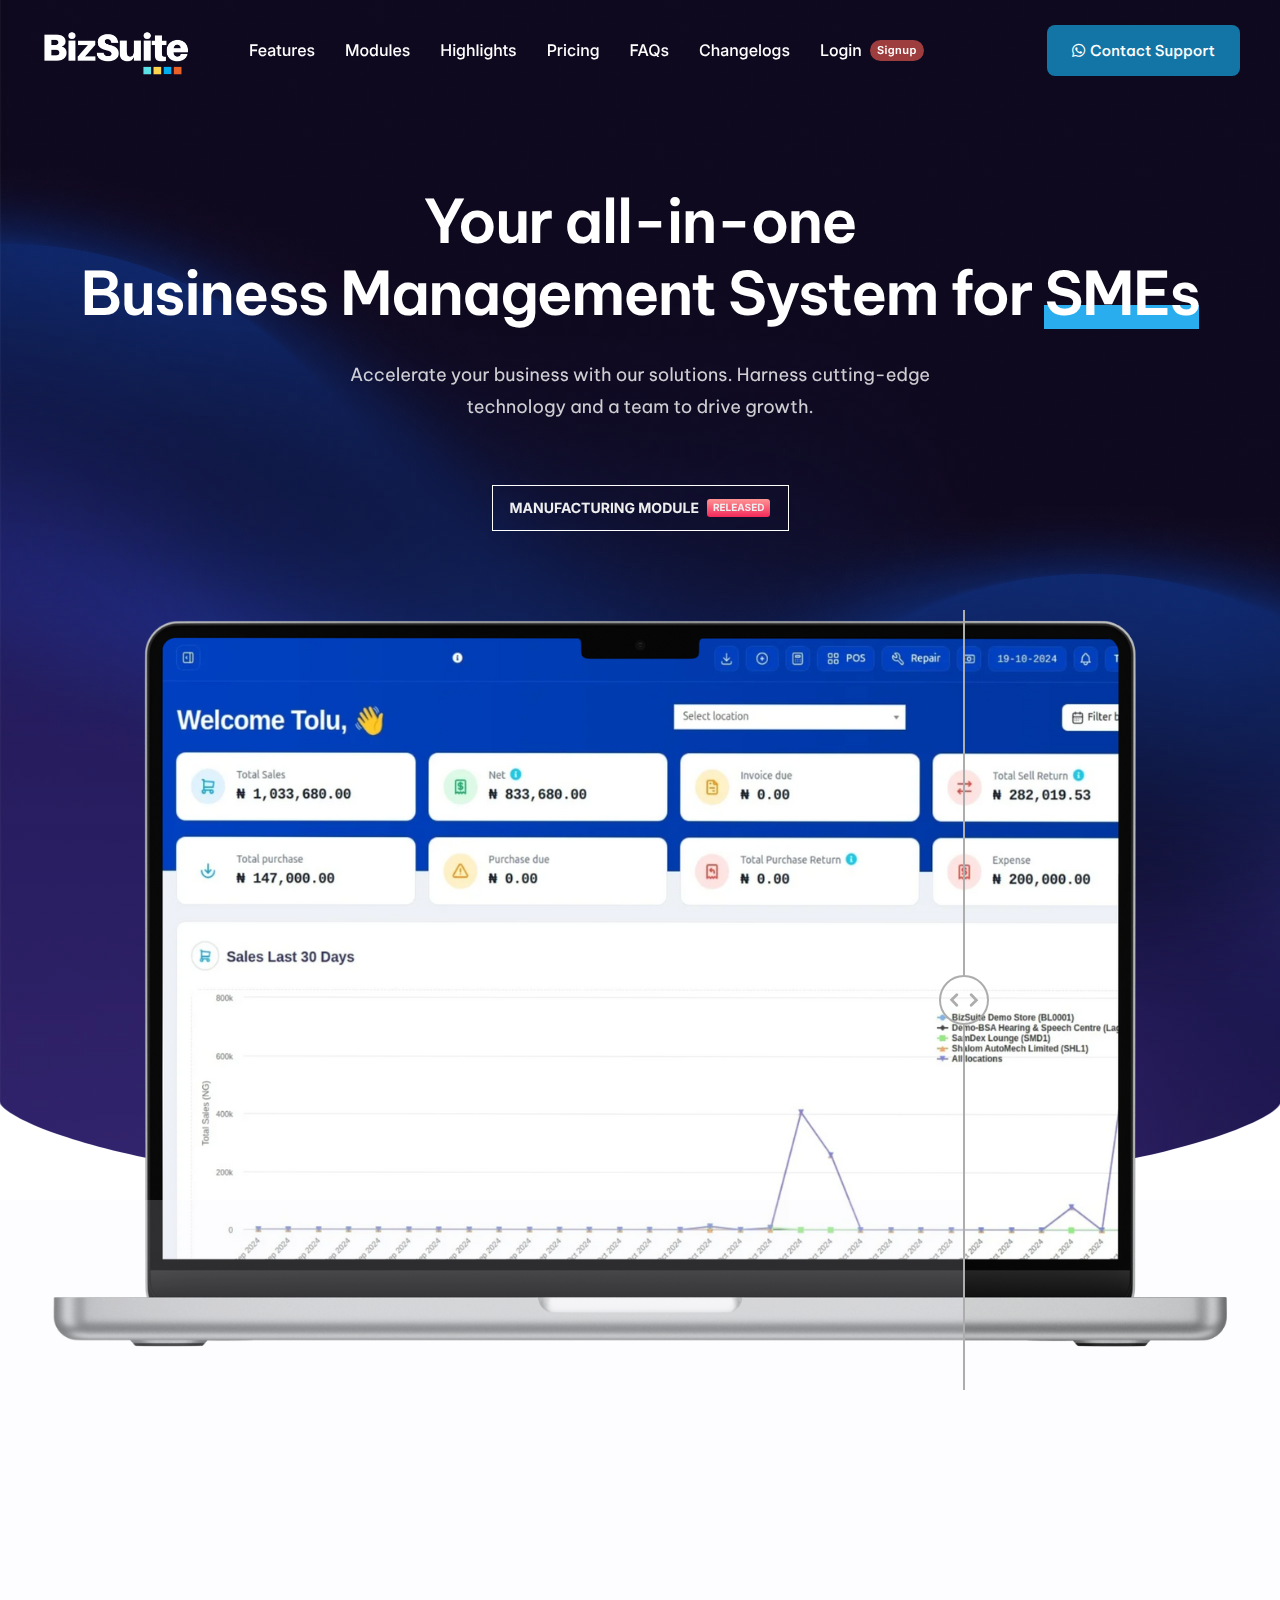
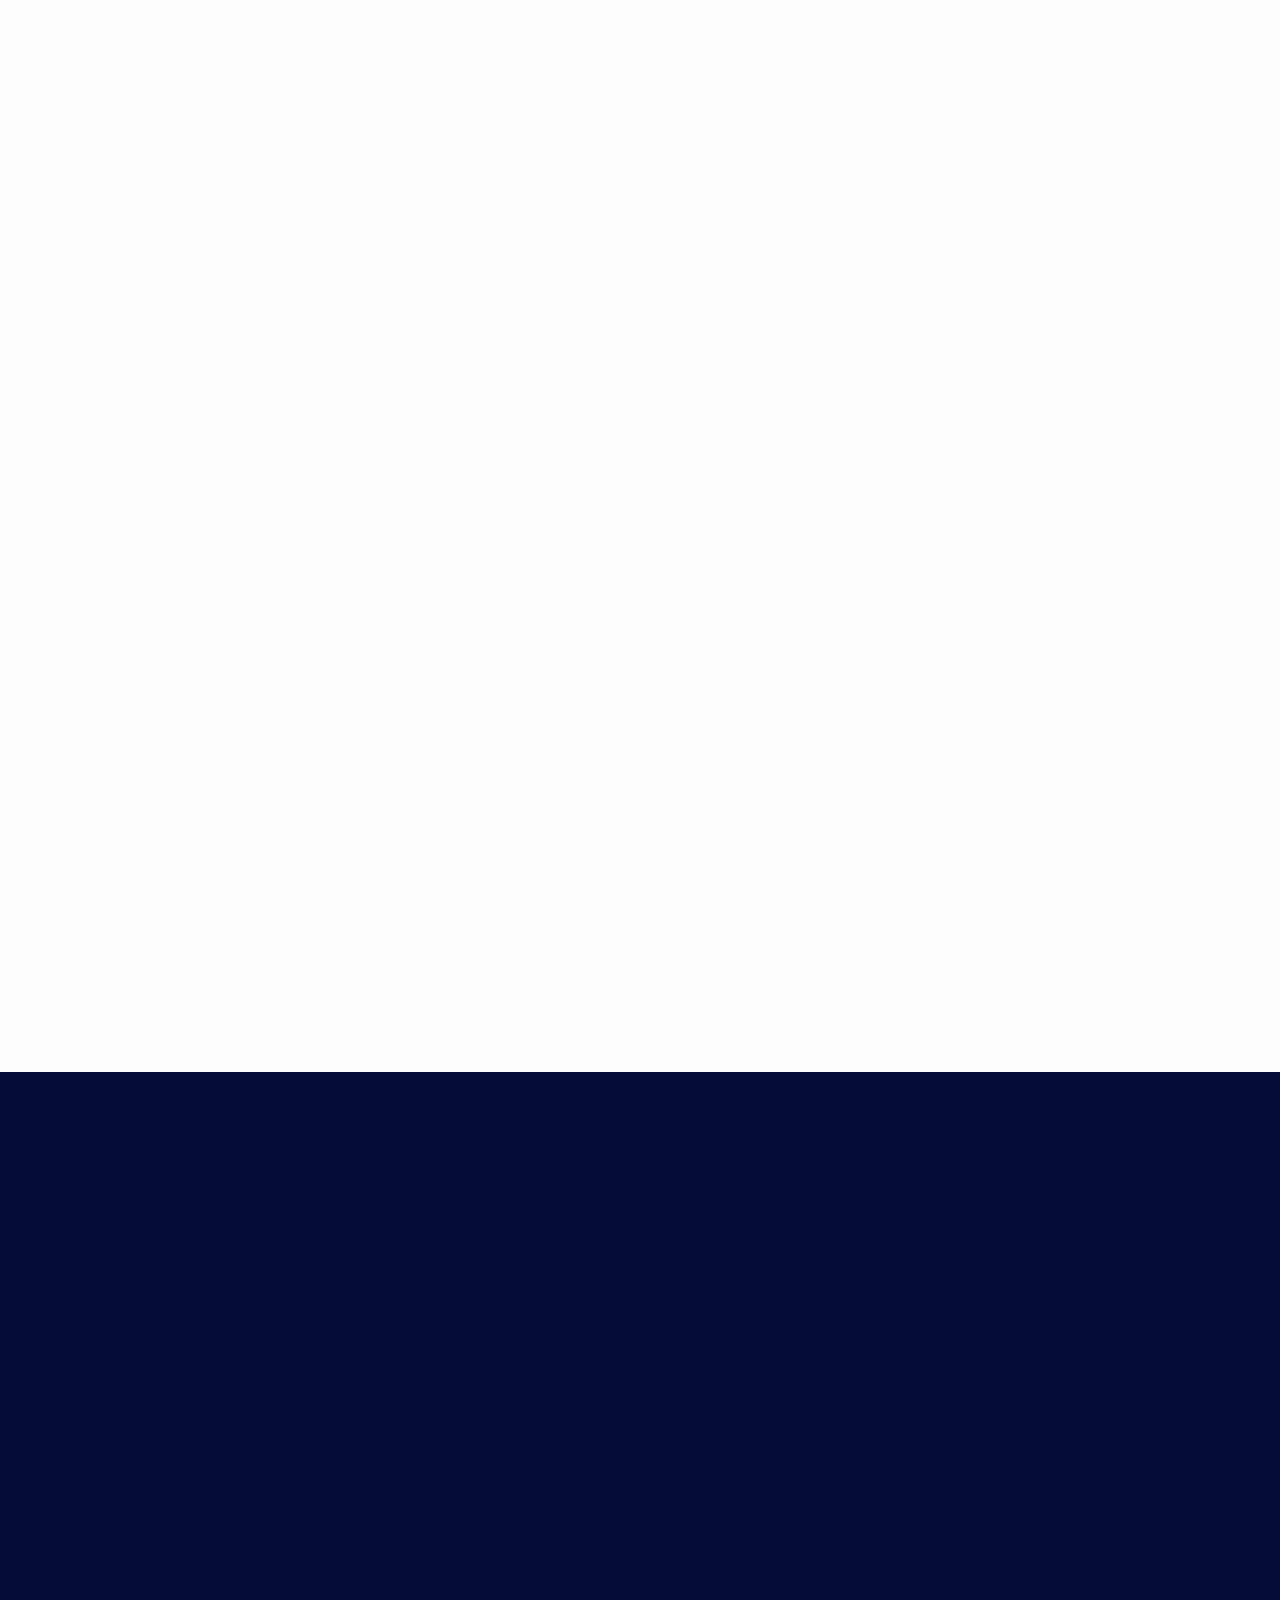
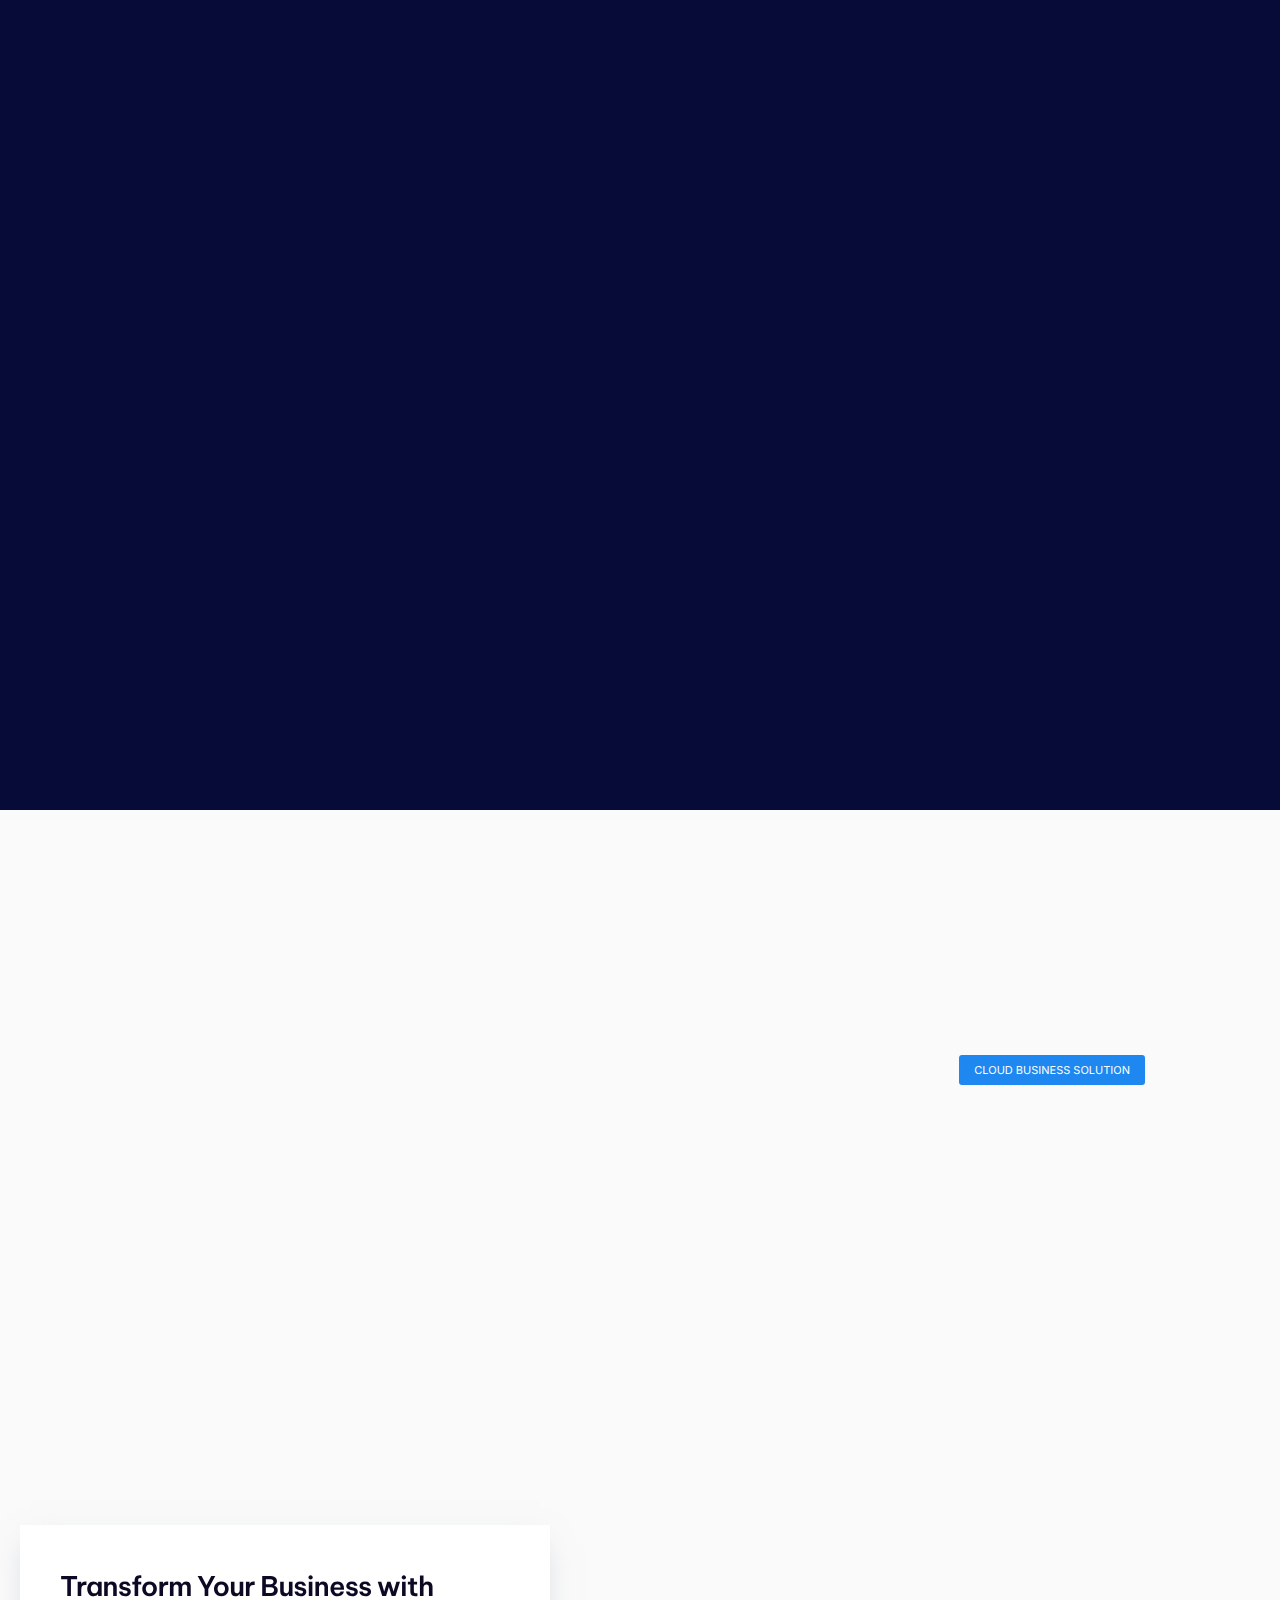
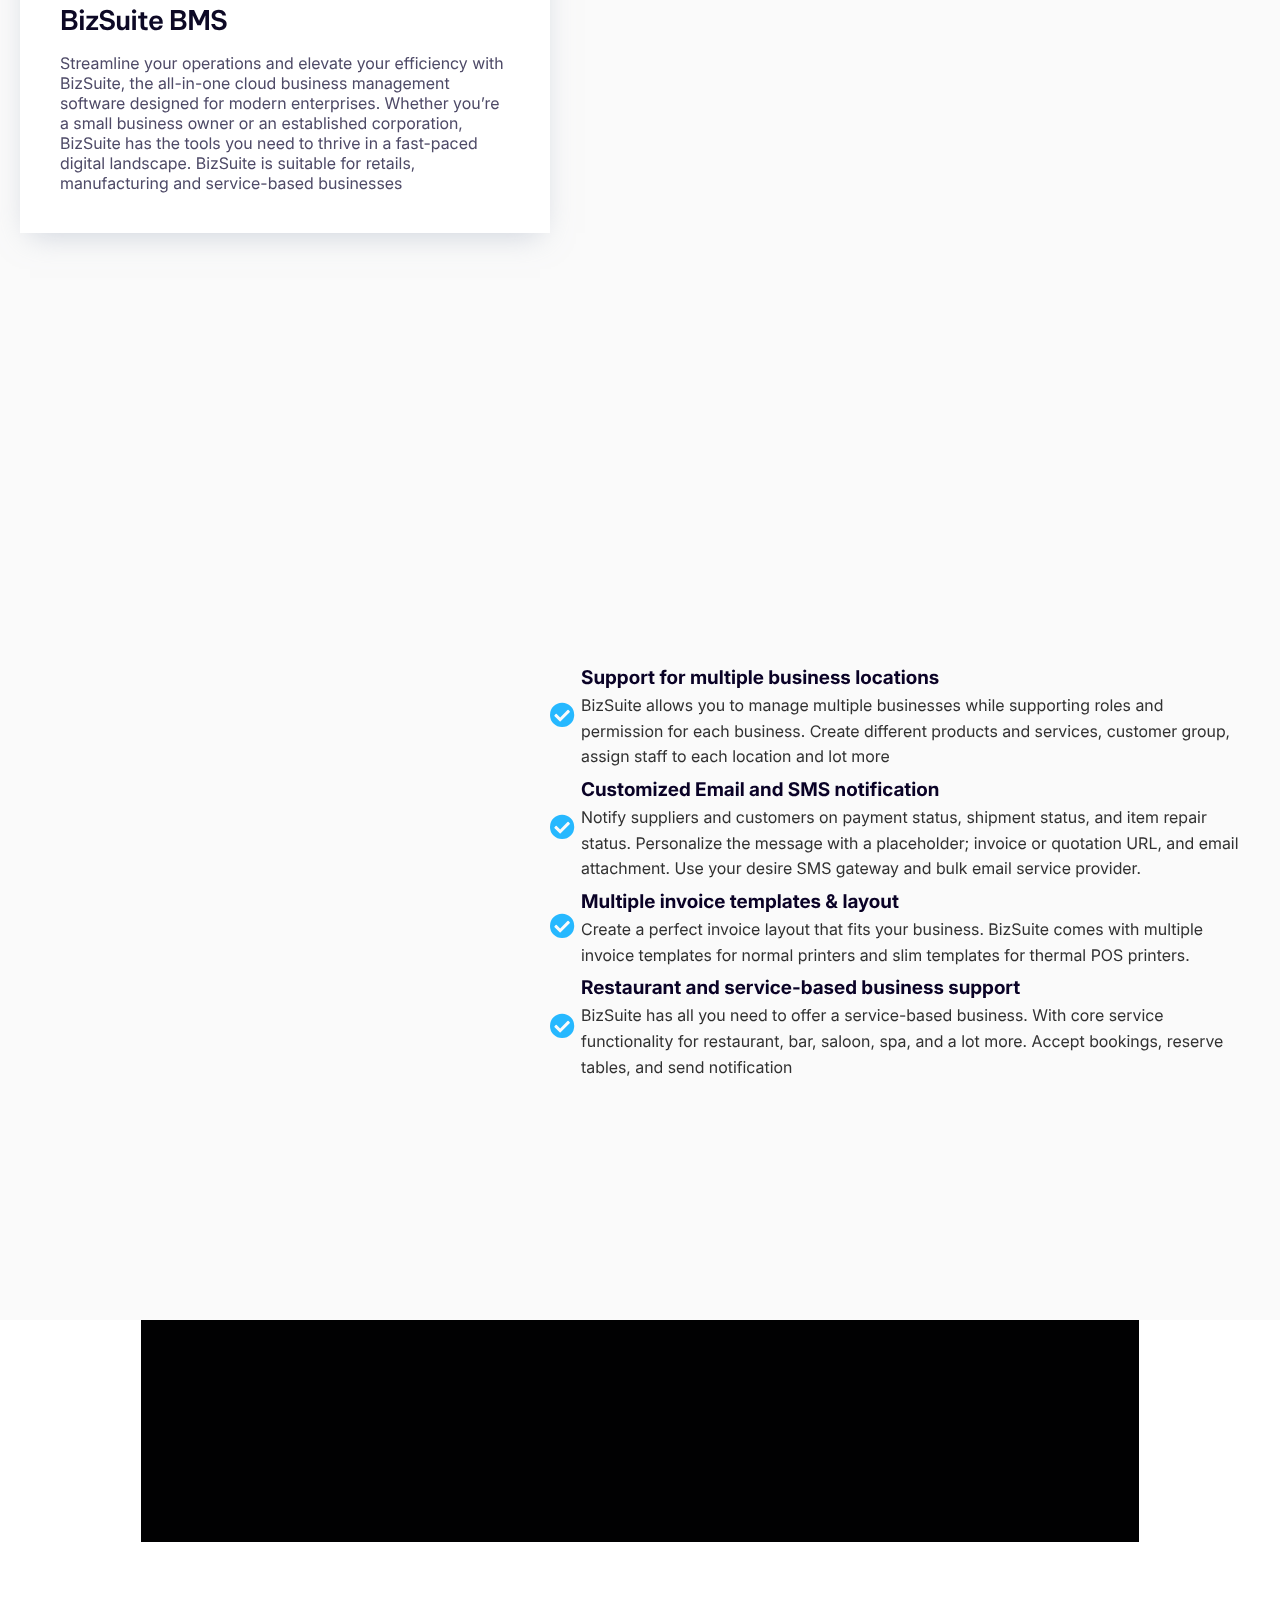
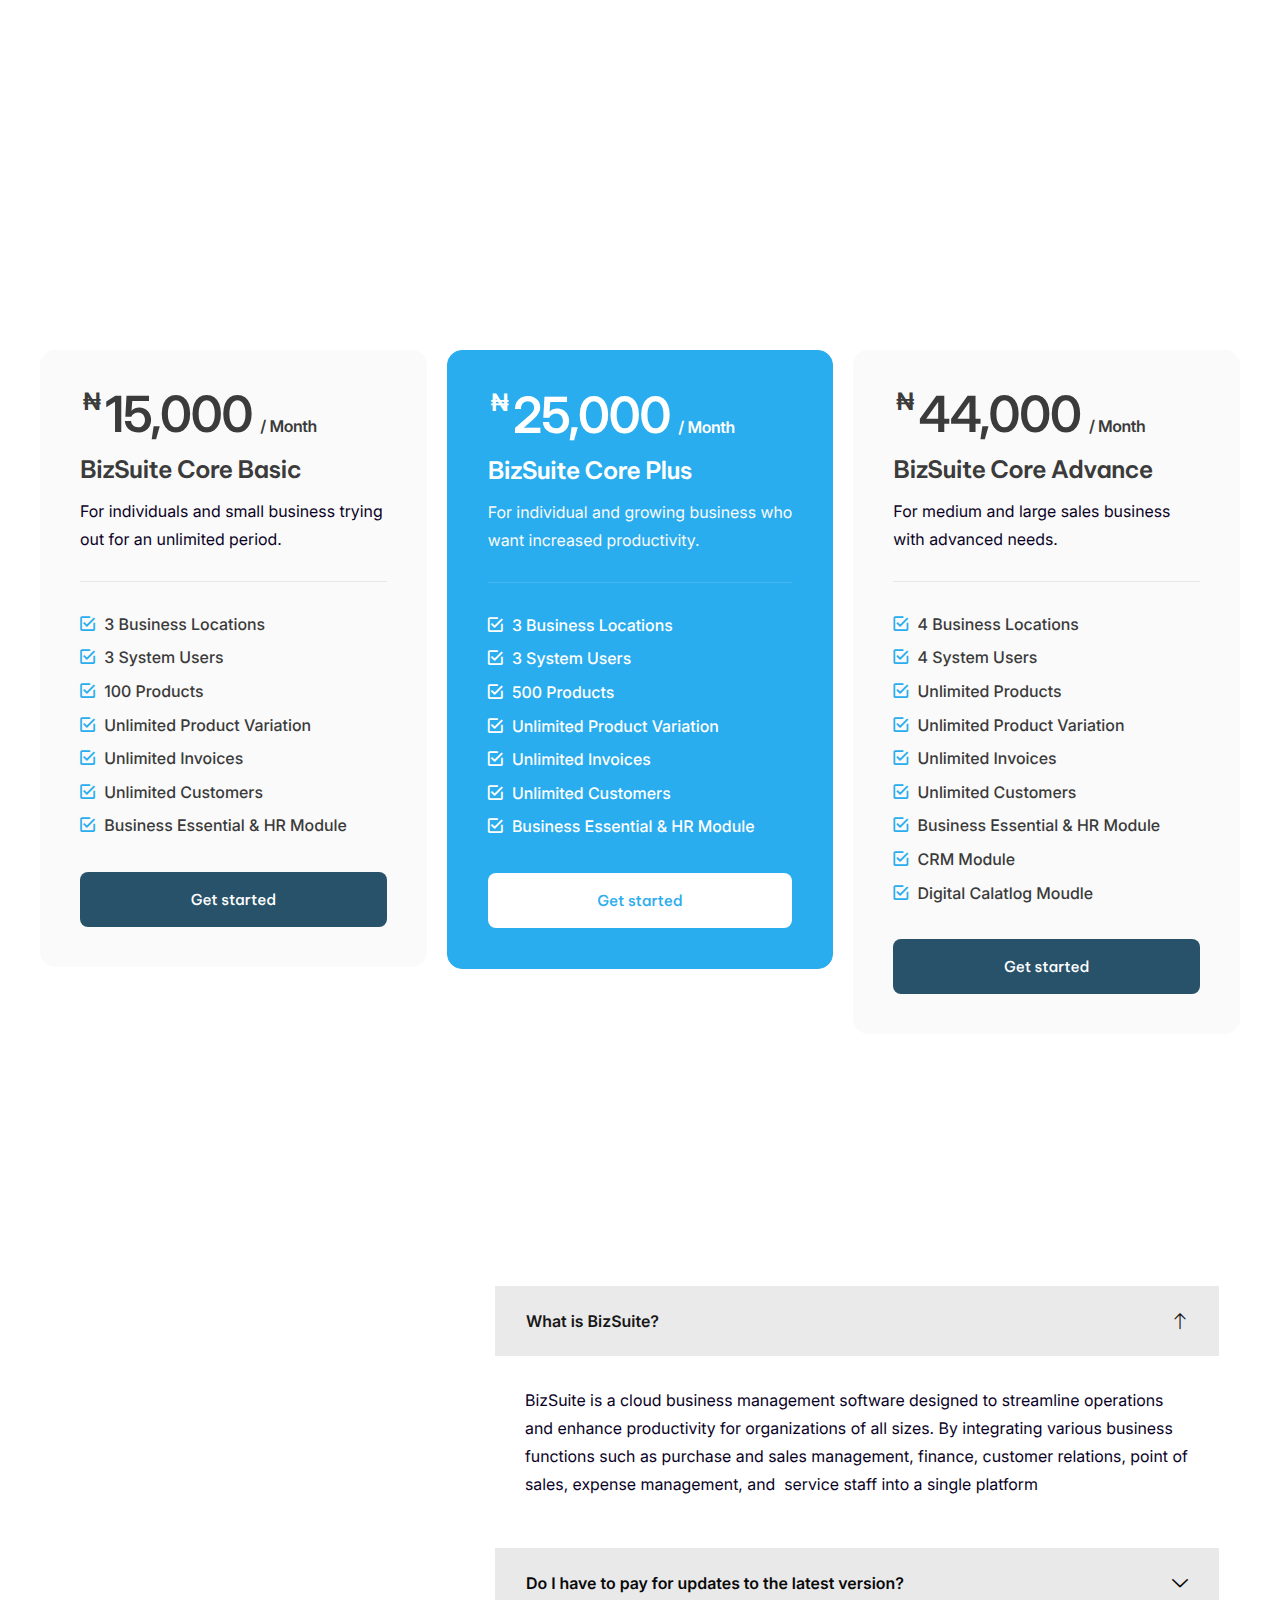
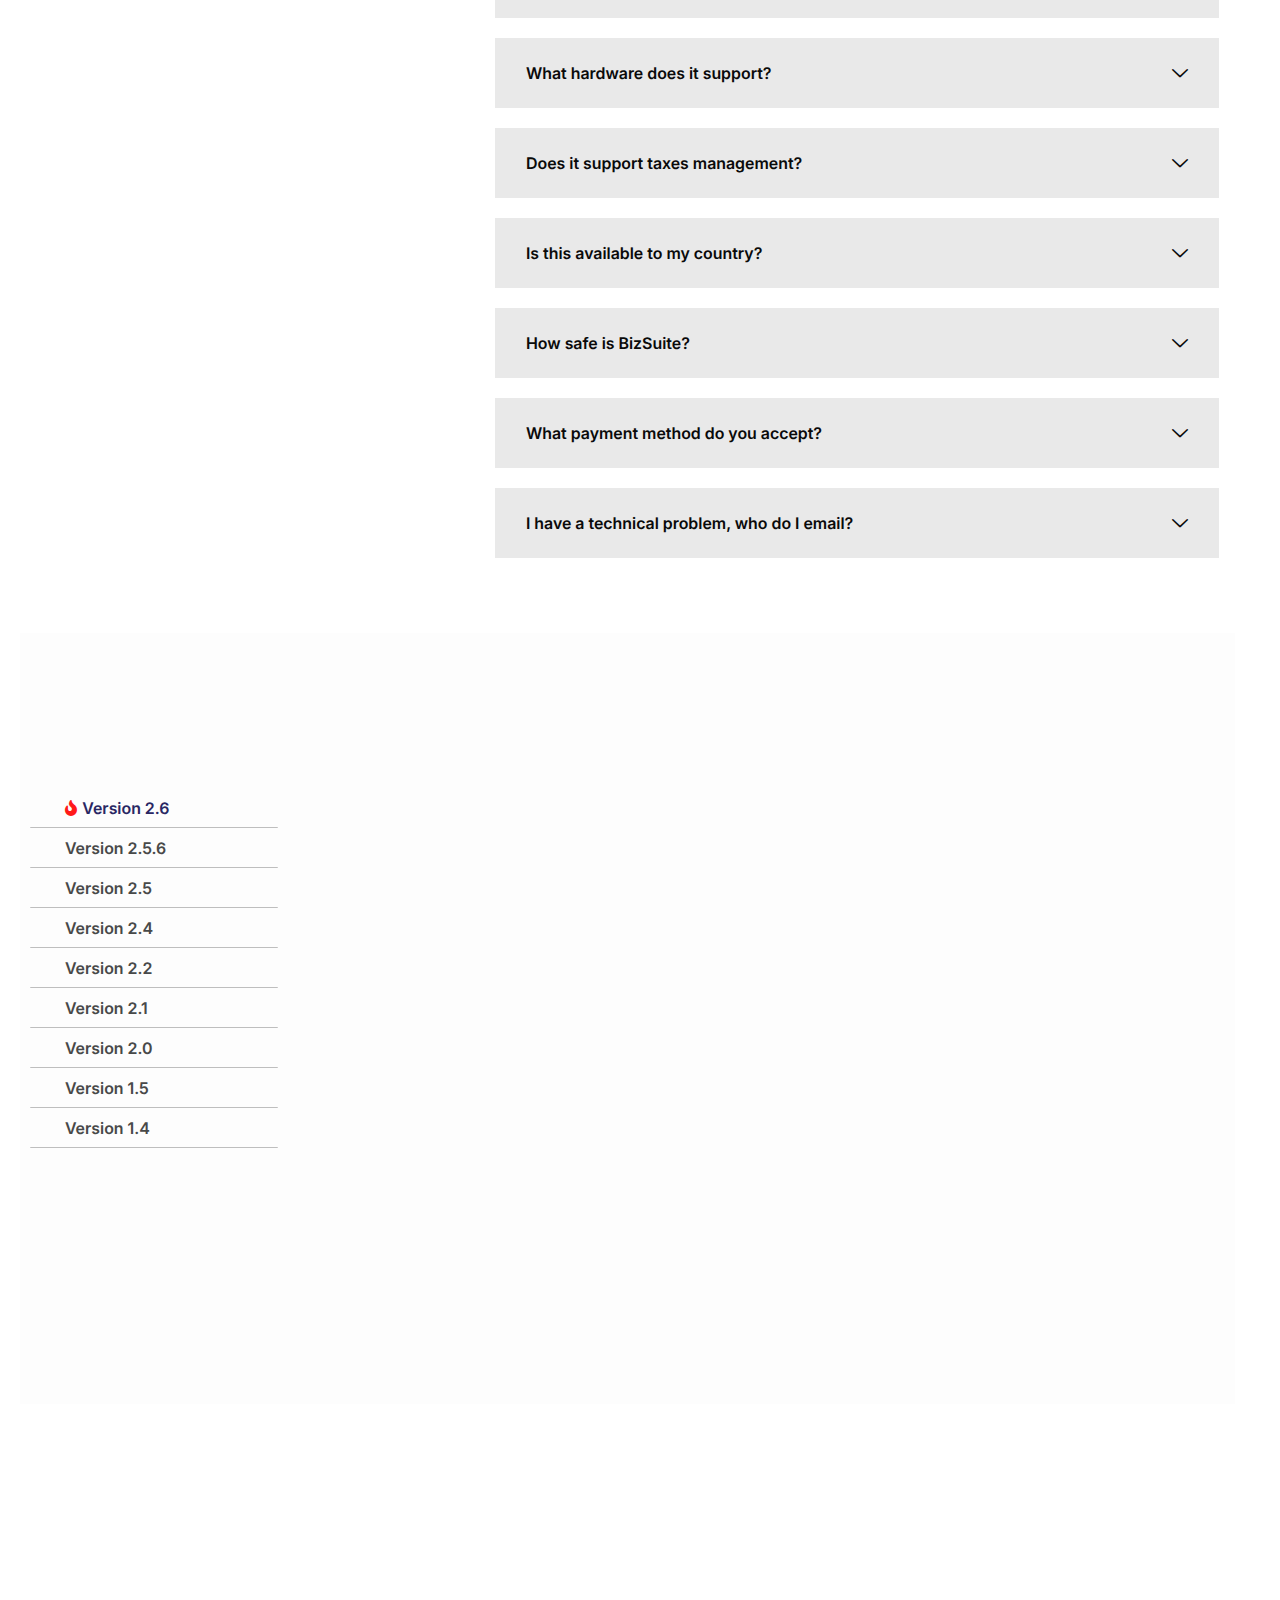
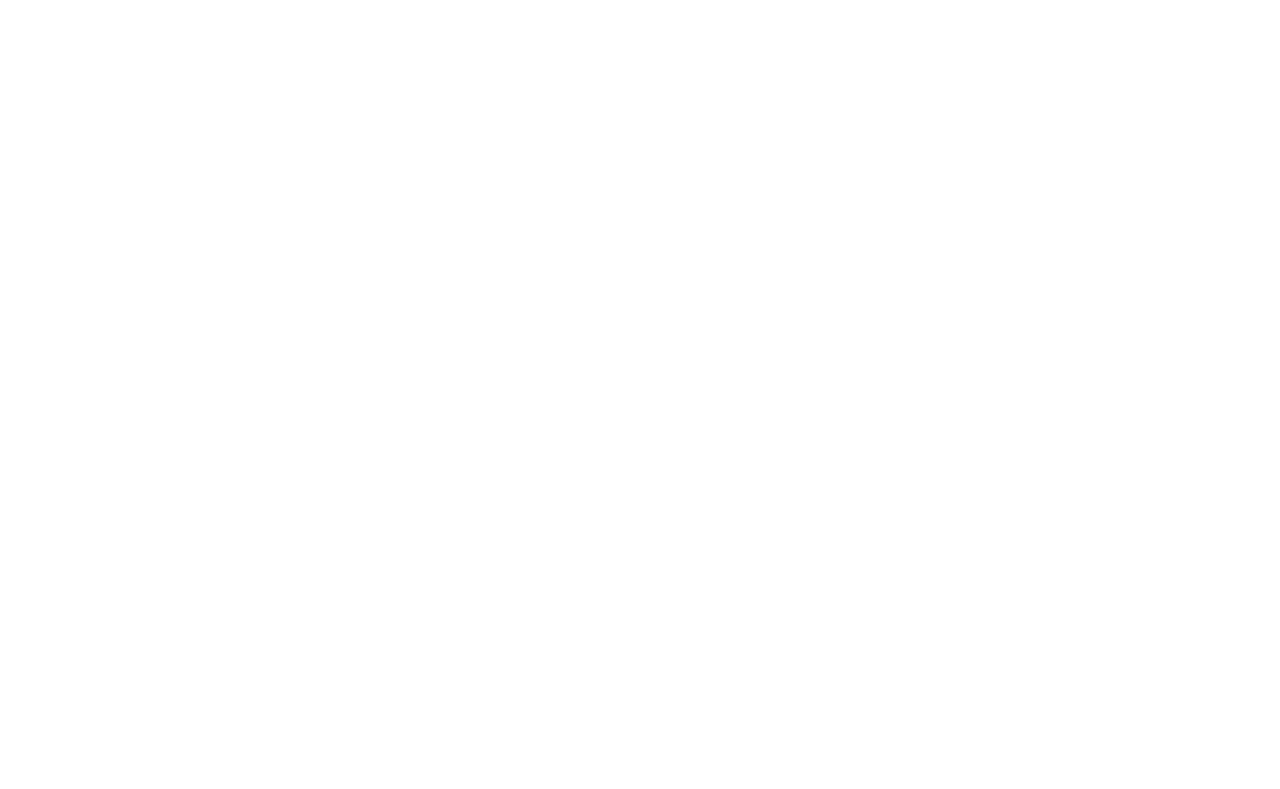
==== index.html @ a60ab734 "First upload" ====
<!DOCTYPE html>
<html lang="en-US">
<head>
	<meta charset="UTF-8">
	<meta name="viewport" content="width=device-width, initial-scale=1.0">
		<!-- Manifest added by SuperPWA - Progressive Web Apps Plugin For WordPress -->
<link rel="manifest" href="./superpwa-manifest.json">
<link rel="prefetch" href="./superpwa-manifest.json">
<meta name="theme-color" content="#1985ea">
<!-- / SuperPWA.com -->
<title>BizSuite BMS - Optimized Business Management System</title>
<meta name="robots" content="max-image-preview:large, max-snippet:-1, max-video-preview:-1">
<link rel="alternate" type="application/rss+xml" title="BizSuite BMS - Optimized Business Management System &raquo; Feed" href="./feed/index.html">
<link rel="alternate" type="application/rss+xml" title="BizSuite BMS - Optimized Business Management System &raquo; Comments Feed" href="./comments/feed/index.html">
<script type="e4d2ead0d7ed2c12fd02fa4e-text/javascript">
window._wpemojiSettings = {"baseUrl":"https:\/\/s.w.org\/images\/core\/emoji\/15.0.3\/72x72\/","ext":".png","svgUrl":"https:\/\/s.w.org\/images\/core\/emoji\/15.0.3\/svg\/","svgExt":".svg","source":{"concatemoji":".\/\/wp-includes\/js\/wp-emoji-release.min.js?ver=6.6.2"}};
/*! This file is auto-generated */
!function(i,n){var o,s,e;function c(e){try{var t={supportTests:e,timestamp:(new Date).valueOf()};sessionStorage.setItem(o,JSON.stringify(t))}catch(e){}}function p(e,t,n){e.clearRect(0,0,e.canvas.width,e.canvas.height),e.fillText(t,0,0);var t=new Uint32Array(e.getImageData(0,0,e.canvas.width,e.canvas.height).data),r=(e.clearRect(0,0,e.canvas.width,e.canvas.height),e.fillText(n,0,0),new Uint32Array(e.getImageData(0,0,e.canvas.width,e.canvas.height).data));return t.every(function(e,t){return e===r[t]})}function u(e,t,n){switch(t){case"flag":return n(e,"🏳️‍⚧️","🏳️​⚧️")?!1:!n(e,"🇺🇳","🇺​🇳")&&!n(e,"🏴󠁧󠁢󠁥󠁮󠁧󠁿","🏴​󠁧​󠁢​󠁥​󠁮​󠁧​󠁿");case"emoji":return!n(e,"🐦‍⬛","🐦​⬛")}return!1}function f(e,t,n){var r="undefined"!=typeof WorkerGlobalScope&&self instanceof WorkerGlobalScope?new OffscreenCanvas(300,150):i.createElement("canvas"),a=r.getContext("2d",{willReadFrequently:!0}),o=(a.textBaseline="top",a.font="600 32px Arial",{});return e.forEach(function(e){o[e]=t(a,e,n)}),o}function t(e){var t=i.createElement("script");t.src=e,t.defer=!0,i.head.appendChild(t)}"undefined"!=typeof Promise&&(o="wpEmojiSettingsSupports",s=["flag","emoji"],n.supports={everything:!0,everythingExceptFlag:!0},e=new Promise(function(e){i.addEventListener("DOMContentLoaded",e,{once:!0})}),new Promise(function(t){var n=function(){try{var e=JSON.parse(sessionStorage.getItem(o));if("object"==typeof e&&"number"==typeof e.timestamp&&(new Date).valueOf()<e.timestamp+604800&&"object"==typeof e.supportTests)return e.supportTests}catch(e){}return null}();if(!n){if("undefined"!=typeof Worker&&"undefined"!=typeof OffscreenCanvas&&"undefined"!=typeof URL&&URL.createObjectURL&&"undefined"!=typeof Blob)try{var e="postMessage("+f.toString()+"("+[JSON.stringify(s),u.toString(),p.toString()].join(",")+"));",r=new Blob([e],{type:"text/javascript"}),a=new Worker(URL.createObjectURL(r),{name:"wpTestEmojiSupports"});return void(a.onmessage=function(e){c(n=e.data),a.terminate(),t(n)})}catch(e){}c(n=f(s,u,p))}t(n)}).then(function(e){for(var t in e)n.supports[t]=e[t],n.supports.everything=n.supports.everything&&n.supports[t],"flag"!==t&&(n.supports.everythingExceptFlag=n.supports.everythingExceptFlag&&n.supports[t]);n.supports.everythingExceptFlag=n.supports.everythingExceptFlag&&!n.supports.flag,n.DOMReady=!1,n.readyCallback=function(){n.DOMReady=!0}}).then(function(){return e}).then(function(){var e;n.supports.everything||(n.readyCallback(),(e=n.source||{}).concatemoji?t(e.concatemoji):e.wpemoji&&e.twemoji&&(t(e.twemoji),t(e.wpemoji)))}))}((window,document),window._wpemojiSettings);
</script>
<link rel="stylesheet" id="elementor-frontend-css" href="./wp-content/plugins/elementor/assets/css/frontend.min.css?ver=3.24.7" media="all">
<link rel="stylesheet" id="elementor-post-96-css" href="./wp-content/uploads/elementor/css/post-96.css?ver=1731414564" media="all">
<link rel="stylesheet" id="elementor-post-823-css" href="./wp-content/uploads/elementor/css/post-823.css?ver=1731414564" media="all">
<style id="wp-emoji-styles-inline-css">img.wp-smiley, img.emoji {
		display: inline !important;
		border: none !important;
		box-shadow: none !important;
		height: 1em !important;
		width: 1em !important;
		margin: 0 0.07em !important;
		vertical-align: -0.1em !important;
		background: none !important;
		padding: 0 !important;
	}</style>
<link rel="stylesheet" id="contact-form-7-css" href="./wp-content/plugins/contact-form-7/includes/css/styles.css?ver=5.9.8" media="all">
<link rel="stylesheet" id="elementor-icons-css" href="./wp-content/plugins/elementor/assets/lib/eicons/css/elementor-icons.min.css?ver=5.31.0" media="all">
<link rel="stylesheet" id="swiper-css" href="./wp-content/plugins/elementor/assets/lib/swiper/v8/css/swiper.min.css?ver=8.4.5" media="all">
<link rel="stylesheet" id="e-swiper-css" href="./wp-content/plugins/elementor/assets/css/conditionals/e-swiper.min.css?ver=3.24.7" media="all">
<link rel="stylesheet" id="elementor-post-6-css" href="./wp-content/uploads/elementor/css/post-6.css?ver=1731260217" media="all">
<link rel="stylesheet" id="cotton-css" href="./wp-content/plugins/elementskit/modules/mouse-cursor/assets/css/style.css?ver=3.7.1" media="all">
<link rel="stylesheet" id="elementor-global-css" href="./wp-content/uploads/elementor/css/global.css?ver=1731260732" media="all">
<link rel="stylesheet" id="e-animation-fadeIn-css" href="./wp-content/plugins/elementor/assets/lib/animations/styles/fadeIn.min.css?ver=3.24.7" media="all">
<link rel="stylesheet" id="widget-heading-css" href="./wp-content/plugins/elementor/assets/css/widget-heading.min.css?ver=3.24.7" media="all">
<link rel="stylesheet" id="e-shapes-css" href="./wp-content/plugins/elementor/assets/css/conditionals/shapes.min.css?ver=3.24.7" media="all">
<link rel="stylesheet" id="e-animation-fadeInUp-css" href="./wp-content/plugins/elementor/assets/lib/animations/styles/fadeInUp.min.css?ver=3.24.7" media="all">
<link rel="stylesheet" id="widget-image-css" href="./wp-content/plugins/elementor/assets/css/widget-image.min.css?ver=3.24.7" media="all">
<link rel="stylesheet" id="e-animation-fadeInLeft-css" href="./wp-content/plugins/elementor/assets/lib/animations/styles/fadeInLeft.min.css?ver=3.24.7" media="all">
<link rel="stylesheet" id="widget-text-editor-css" href="./wp-content/plugins/elementor/assets/css/widget-text-editor.min.css?ver=3.24.7" media="all">
<link rel="stylesheet" id="elementor-post-21189-css" href="./wp-content/uploads/elementor/css/post-21189.css?ver=1731414532" media="all">
<link rel="stylesheet" id="ep-styles-css" href="./wp-content/uploads/element-pack/minified/css/ep-styles.css?ver=1731395729" media="all">
<link rel="stylesheet" id="font-awesome-min-css" href="./wp-content/plugins/keydesign-framework/includes/admin/lib/nuxy/metaboxes/assets/vendors/font-awesome.min.css?ver=1731414911" media="all">
<link rel="stylesheet" id="sierra-variables-css" href="./wp-content/themes/bizsuite/assets/css/variables.css?ver=1.4" media="all">
<link rel="stylesheet" id="sierra-global-css" href="./wp-content/themes/bizsuite/assets/css/global.css?ver=1.4" media="all">
<link rel="stylesheet" id="elementor-icons-ekiticons-css" href="./wp-content/plugins/elementskit-lite/modules/elementskit-icon-pack/assets/css/ekiticons.css?ver=3.2.9" media="all">
<link rel="stylesheet" id="elementskit-parallax-style-css" href="./wp-content/plugins/elementskit/modules/parallax/assets/css/style.css?ver=3.7.1" media="all">
<link rel="stylesheet" id="ekit-widget-styles-css" href="./wp-content/plugins/elementskit-lite/widgets/init/assets/css/widget-styles.css?ver=3.2.9" media="all">
<link rel="stylesheet" id="ekit-widget-styles-pro-css" href="./wp-content/plugins/elementskit/widgets/init/assets/css/widget-styles-pro.css?ver=3.7.1" media="all">
<link rel="stylesheet" id="ekit-responsive-css" href="./wp-content/plugins/elementskit-lite/widgets/init/assets/css/responsive.css?ver=3.2.9" media="all">
<link rel="stylesheet" id="keydesign-frontend-css" href="./wp-content/plugins/keydesign-framework/assets/css/keydesign-framework.css?ver=1.8.1" media="all">
<style id="keydesign-frontend-inline-css">body {}</style>
<link rel="stylesheet" id="keydesign-woocommerce-css" href="./wp-content/plugins/keydesign-framework/assets/css/keydesign-woocommerce.css?ver=1.8.1" media="all">
<link rel="stylesheet" id="bdt-uikit-css" href="./wp-content/plugins/bdthemes-element-pack/assets/css/bdt-uikit.css?ver=3.21.7" media="all">
<link rel="stylesheet" id="ep-helper-css" href="./wp-content/plugins/bdthemes-element-pack/assets/css/ep-helper.css?ver=7.17.0" media="all">
<link rel="stylesheet" id="google-fonts-1-css" href="https://fonts.googleapis.com/css?family=Be+Vietnam+Pro%3A100%2C100italic%2C200%2C200italic%2C300%2C300italic%2C400%2C400italic%2C500%2C500italic%2C600%2C600italic%2C700%2C700italic%2C800%2C800italic%2C900%2C900italic%7CInter%3A100%2C100italic%2C200%2C200italic%2C300%2C300italic%2C400%2C400italic%2C500%2C500italic%2C600%2C600italic%2C700%2C700italic%2C800%2C800italic%2C900%2C900italic&#038;display=swap&#038;ver=6.6.2" media="all">
<link rel="stylesheet" id="elementor-icons-shared-0-css" href="./wp-content/plugins/elementor/assets/lib/font-awesome/css/fontawesome.min.css?ver=5.15.3" media="all">
<link rel="stylesheet" id="elementor-icons-fa-brands-css" href="./wp-content/plugins/elementor/assets/lib/font-awesome/css/brands.min.css?ver=5.15.3" media="all">
<link rel="stylesheet" id="elementor-icons-fa-solid-css" href="./wp-content/plugins/elementor/assets/lib/font-awesome/css/solid.min.css?ver=5.15.3" media="all">
<link rel="preconnect" href="https://fonts.gstatic.com/" crossorigin>
<script src="./wp-includes/js/jquery/jquery.min.js?ver=3.7.1" id="jquery-core-js" type="e4d2ead0d7ed2c12fd02fa4e-text/javascript"></script>
<script src="./wp-includes/js/jquery/jquery-migrate.min.js?ver=3.4.1" id="jquery-migrate-js" type="e4d2ead0d7ed2c12fd02fa4e-text/javascript"></script>
<script src="./wp-content/plugins/keydesign-framework/assets/js/back-to-top.js?ver=1.8.1" id="keydesign-go-top-js" type="e4d2ead0d7ed2c12fd02fa4e-text/javascript"></script>
<script src="./wp-content/plugins/keydesign-framework/assets/js/smooth-scroll.js?ver=1.8.1" id="keydesign-smooth-scroll-js" type="e4d2ead0d7ed2c12fd02fa4e-text/javascript"></script>
<script src="./wp-content/plugins/elementskit/modules/parallax/assets/js/jarallax.js?ver=3.7.1" id="jarallax-js" type="e4d2ead0d7ed2c12fd02fa4e-text/javascript"></script>
<link rel="https://api.w.org/" href="./wp-json/index.html">
<link rel="alternate" title="JSON" type="application/json" href="./wp-json/wp/v2/pages/21189/index.html">
<link rel="EditURI" type="application/rsd+xml" title="RSD" href="./xmlrpc.php?rsd">
<meta name="generator" content="WordPress 6.6.2">
<link rel="shortlink" href="./index.html">
<link rel="alternate" title="oEmbed (JSON)" type="application/json+oembed" href="./wp-json/oembed/1.0/embed/index.html?url=https%3A%2F%2F%2F">
<link rel="alternate" title="oEmbed (XML)" type="text/xml+oembed" href="./wp-json/oembed/1.0/embed/index.html?url=https%3A%2F%2F%2F#038;format=xml">
<!--Start of Tawk.to Script-->
<script type="e4d2ead0d7ed2c12fd02fa4e-text/javascript">var Tawk_API=Tawk_API||{}, Tawk_LoadStart=new Date();
(function(){
var s1=document.createElement("script"),s0=document.getElementsByTagName("script")[0];
s1.async=true;
s1.src='https://embed.tawk.to/5545e8f7108e17b0186dddea/1efjgi04l';
s1.charset='UTF-8';
s1.setAttribute('crossorigin','*');
s0.parentNode.insertBefore(s1,s0);
})();</script>
<!--End of Tawk.to Script-->

<!-- Google tag (gtag.js) -->
<script async src="https://www.googletagmanager.com/gtag/js?id=G-Y4XBD3R45S" type="e4d2ead0d7ed2c12fd02fa4e-text/javascript"></script>
<script type="e4d2ead0d7ed2c12fd02fa4e-text/javascript">window.dataLayer = window.dataLayer || [];
  function gtag(){dataLayer.push(arguments);}
  gtag('js', new Date());

  gtag('config', 'G-Y4XBD3R45S');</script>

<!-- Google tag (gtag.js) -->
<script async src="https://www.googletagmanager.com/gtag/js?id=G-QPMZXM3EKV" type="e4d2ead0d7ed2c12fd02fa4e-text/javascript"></script>
<script type="e4d2ead0d7ed2c12fd02fa4e-text/javascript">window.dataLayer = window.dataLayer || [];
  function gtag(){dataLayer.push(arguments);}
  gtag('js', new Date());

  gtag('config', 'G-QPMZXM3EKV');</script>	<script type="e4d2ead0d7ed2c12fd02fa4e-text/javascript">var stm_wpcfto_ajaxurl = './/wp-admin/admin-ajax.php';</script>

	<style>.vue_is_disabled {
			display: none;
		}</style>
		<script type="e4d2ead0d7ed2c12fd02fa4e-text/javascript">var stm_wpcfto_nonces = {"wpcfto_save_settings":"999f11279c","get_image_url":"2c32b6c33c","wpcfto_upload_file":"22f806653e","wpcfto_search_posts":"8fe596599c"};</script>
	<meta name="generator" content="Elementor 3.24.7; features: additional_custom_breakpoints; settings: css_print_method-external, google_font-enabled, font_display-swap">
<script type="e4d2ead0d7ed2c12fd02fa4e-text/javascript">var elementskit_module_parallax_url = ".//wp-content/plugins/elementskit/modules/parallax/";</script><link rel="canonical" href="./index.html">
<meta name="description" content="Accelerate your business with our solutions. Harness cutting-edge technology and a team to drive growth.">
<meta property="og:title" content="BizSuite BMS - Optimized Business Management System">
<meta property="og:type" content="website">
<meta property="og:image" content="./wp-content/uploads/2024/11/Untitled-design-13.jpg">
<meta property="og:image:width" content="1230">
<meta property="og:image:height" content="799">
<meta property="og:image:alt" content="Untitled Design (13)">
<meta property="og:description" content="Accelerate your business with our solutions. Harness cutting-edge technology and a team to drive growth.">
<meta property="og:url" content="./index.html">
<meta property="og:locale" content="en_US">
<meta property="og:site_name" content="BizSuite BMS - Optimized Business Management System">
<meta name="twitter:card" content="summary_large_image">
<meta name="twitter:image" content="./wp-content/uploads/2024/11/Untitled-design-13.jpg">
<meta name="author" content="femijoshuao">
<meta name="date" content="2023-09-19T14:42:14+00:00">
			<style>.e-con.e-parent:nth-of-type(n+4):not(.e-lazyloaded):not(.e-no-lazyload),
				.e-con.e-parent:nth-of-type(n+4):not(.e-lazyloaded):not(.e-no-lazyload) * {
					background-image: none !important;
				}
				@media screen and (max-height: 1024px) {
					.e-con.e-parent:nth-of-type(n+3):not(.e-lazyloaded):not(.e-no-lazyload),
					.e-con.e-parent:nth-of-type(n+3):not(.e-lazyloaded):not(.e-no-lazyload) * {
						background-image: none !important;
					}
				}
				@media screen and (max-height: 640px) {
					.e-con.e-parent:nth-of-type(n+2):not(.e-lazyloaded):not(.e-no-lazyload),
					.e-con.e-parent:nth-of-type(n+2):not(.e-lazyloaded):not(.e-no-lazyload) * {
						background-image: none !important;
					}
				}</style>
			<link rel="icon" href="./wp-content/uploads/2023/09/cropped-BizSuiteLogo-Blk-X2-32x32.png" sizes="32x32">
<link rel="icon" href="./wp-content/uploads/2023/09/cropped-BizSuiteLogo-Blk-X2-192x192.png" sizes="192x192">
<link rel="apple-touch-icon" href="./wp-content/uploads/2023/09/cropped-BizSuiteLogo-Blk-X2-180x180.png">
<meta name="msapplication-TileImage" content="./wp-content/uploads/2023/09/cropped-BizSuiteLogo-Blk-X2-270x270.png">
</head>
<body class="home page-template-default page page-id-21189  underline-link-effect flip-button-effect keydesign-elementor-library elementor-default elementor-kit-6 elementor-page elementor-page-21189">
<div id="page" class="site">
<header id="site-header" class="site-header sticky-header show-on-scroll"><div class="site-header-wrapper">
<div class="ekit-template-content-markup ekit-template-content-header ekit-template-content-theme-support">
		<div data-elementor-type="wp-post" data-elementor-id="96" class="elementor elementor-96" data-elementor-settings="{&quot;element_pack_global_tooltip_width&quot;:{&quot;unit&quot;:&quot;px&quot;,&quot;size&quot;:&quot;&quot;,&quot;sizes&quot;:[]},&quot;element_pack_global_tooltip_width_tablet&quot;:{&quot;unit&quot;:&quot;px&quot;,&quot;size&quot;:&quot;&quot;,&quot;sizes&quot;:[]},&quot;element_pack_global_tooltip_width_mobile&quot;:{&quot;unit&quot;:&quot;px&quot;,&quot;size&quot;:&quot;&quot;,&quot;sizes&quot;:[]},&quot;element_pack_global_tooltip_padding&quot;:{&quot;unit&quot;:&quot;px&quot;,&quot;top&quot;:&quot;&quot;,&quot;right&quot;:&quot;&quot;,&quot;bottom&quot;:&quot;&quot;,&quot;left&quot;:&quot;&quot;,&quot;isLinked&quot;:true},&quot;element_pack_global_tooltip_padding_tablet&quot;:{&quot;unit&quot;:&quot;px&quot;,&quot;top&quot;:&quot;&quot;,&quot;right&quot;:&quot;&quot;,&quot;bottom&quot;:&quot;&quot;,&quot;left&quot;:&quot;&quot;,&quot;isLinked&quot;:true},&quot;element_pack_global_tooltip_padding_mobile&quot;:{&quot;unit&quot;:&quot;px&quot;,&quot;top&quot;:&quot;&quot;,&quot;right&quot;:&quot;&quot;,&quot;bottom&quot;:&quot;&quot;,&quot;left&quot;:&quot;&quot;,&quot;isLinked&quot;:true},&quot;element_pack_global_tooltip_border_radius&quot;:{&quot;unit&quot;:&quot;px&quot;,&quot;top&quot;:&quot;&quot;,&quot;right&quot;:&quot;&quot;,&quot;bottom&quot;:&quot;&quot;,&quot;left&quot;:&quot;&quot;,&quot;isLinked&quot;:true},&quot;element_pack_global_tooltip_border_radius_tablet&quot;:{&quot;unit&quot;:&quot;px&quot;,&quot;top&quot;:&quot;&quot;,&quot;right&quot;:&quot;&quot;,&quot;bottom&quot;:&quot;&quot;,&quot;left&quot;:&quot;&quot;,&quot;isLinked&quot;:true},&quot;element_pack_global_tooltip_border_radius_mobile&quot;:{&quot;unit&quot;:&quot;px&quot;,&quot;top&quot;:&quot;&quot;,&quot;right&quot;:&quot;&quot;,&quot;bottom&quot;:&quot;&quot;,&quot;left&quot;:&quot;&quot;,&quot;isLinked&quot;:true}}">
				<div class="elementor-element elementor-element-4e456b3b e-flex e-con-boxed e-con e-parent" data-id="4e456b3b" data-element_type="container" data-settings="{&quot;background_background&quot;:&quot;classic&quot;}">
					<div class="e-con-inner">
		<div class="elementor-element elementor-element-68e0879c e-flex e-con-boxed e-con e-child" data-id="68e0879c" data-element_type="container">
					<div class="e-con-inner">
		<div class="elementor-element elementor-element-7974dc91 e-con-full e-flex e-con e-child" data-id="7974dc91" data-element_type="container">
				<div class="elementor-element elementor-element-468a93b4 elementor-widget elementor-widget-kd_site_logo" data-id="468a93b4" data-element_type="widget" data-settings="{&quot;ekit_we_effect_on&quot;:&quot;none&quot;}" data-widget_type="kd_site_logo.default">
				<div class="elementor-widget-container">
			        <div class="site-logo-wrapper">
            <a class="site-logo" href="./index.html">
                <span class="primary-logo"><img fetchpriority="high" width="600" height="192" src="./wp-content/uploads/2023/09/BizSuiteLogo-Blk-X2.png" class="attachment-large size-large wp-image-21694" alt="Bizsuitelogo Blk X2"></span><span class="secondary-logo"><img width="600" height="192" src="./wp-content/uploads/2023/09/BizSuiteLogo-WhtX2.png" class="attachment-large size-large wp-image-21693" alt="Bizsuitelogo Whtx2"></span>            </a>
        </div>
        		</div>
				</div>
				</div>
		<div class="elementor-element elementor-element-df1de6 e-con-full e-flex e-con e-child" data-id="df1de6" data-element_type="container">
				<div class="elementor-element elementor-element-47323288 elementor-widget elementor-widget-ekit-nav-menu" data-id="47323288" data-element_type="widget" data-settings="{&quot;ekit_we_effect_on&quot;:&quot;none&quot;}" data-widget_type="ekit-nav-menu.default">
				<div class="elementor-widget-container">
					<div class="ekit-wid-con ekit_menu_responsive_tablet" data-hamburger-icon="" data-hamburger-icon-type="icon" data-responsive-breakpoint="1024">
			            <button class="elementskit-menu-hamburger elementskit-menu-toggler" type="button" aria-label="hamburger-icon">
                                    <span class="elementskit-menu-hamburger-icon"></span><span class="elementskit-menu-hamburger-icon"></span><span class="elementskit-menu-hamburger-icon"></span>
                            </button>
            <div id="ekit-megamenu-main-menu" class="elementskit-menu-container elementskit-menu-offcanvas-elements elementskit-navbar-nav-default ekit-nav-menu-one-page-yes ekit-nav-dropdown-hover">
<ul id="menu-main-menu" class="elementskit-navbar-nav elementskit-menu-po-right submenu-click-on-">
<li id="menu-item-21943" class="menu-item menu-item-type-custom menu-item-object-custom menu-item-21943 nav-item elementskit-mobile-builder-content" data-vertical-menu="750px"><a href="#features" class="ekit-menu-nav-link">Features</a></li>
<li id="menu-item-21944" class="menu-item menu-item-type-custom menu-item-object-custom menu-item-21944 nav-item elementskit-mobile-builder-content" data-vertical-menu="750px"><a href="#modules" class="ekit-menu-nav-link">Modules</a></li>
<li id="menu-item-21945" class="menu-item menu-item-type-custom menu-item-object-custom menu-item-21945 nav-item elementskit-mobile-builder-content" data-vertical-menu="750px"><a href="#highlights" class="ekit-menu-nav-link">Highlights</a></li>
<li id="menu-item-21946" class="menu-item menu-item-type-custom menu-item-object-custom menu-item-21946 nav-item elementskit-mobile-builder-content" data-vertical-menu="750px"><a href="#pricing" class="ekit-menu-nav-link">Pricing</a></li>
<li id="menu-item-21947" class="menu-item menu-item-type-custom menu-item-object-custom menu-item-21947 nav-item elementskit-mobile-builder-content" data-vertical-menu="750px"><a href="#faqs" class="ekit-menu-nav-link">FAQs</a></li>
<li id="menu-item-21948" class="menu-item menu-item-type-custom menu-item-object-custom menu-item-21948 nav-item elementskit-mobile-builder-content" data-vertical-menu="750px"><a href="#changelogs" class="ekit-menu-nav-link">Changelogs</a></li>
<li id="menu-item-21942" class="menu-item menu-item-type-custom menu-item-object-custom menu-item-21942 nav-item elementskit-mobile-builder-content" data-vertical-menu="750px"><a href="https://app.bizsuite.com.ng/" class="ekit-menu-nav-link"><span style="background:#9e3d3d; color:#ffffff" class="ekit-menu-badge">Signup<i style="border-top-color:#9e3d3d" class="ekit-menu-badge-arrow"></i></span>Login</a></li>
</ul>
<div class="elementskit-nav-identity-panel">
				<div class="elementskit-site-title">
					<a class="elementskit-nav-logo" href="./index.html" target="_self" rel="">
						<img title="" alt="">
					</a> 
				</div>
<button class="elementskit-menu-close elementskit-menu-toggler" type="button">X</button>
</div>
</div>			
			<div class="elementskit-menu-overlay elementskit-menu-offcanvas-elements elementskit-menu-toggler ekit-nav-menu--overlay"></div>		</div>
				</div>
				</div>
				</div>
		<div class="elementor-element elementor-element-767b7b43 e-con-full e-flex e-con e-child" data-id="767b7b43" data-element_type="container">
				<div class="elementor-element elementor-element-8cac915 elementor-hidden-tablet elementor-hidden-mobile elementor-widget elementor-widget-elementskit-button" data-id="8cac915" data-element_type="widget" data-settings="{&quot;ekit_we_effect_on&quot;:&quot;none&quot;}" data-widget_type="elementskit-button.default">
				<div class="elementor-widget-container">
			<div class="ekit-wid-con">		<div class="ekit-btn-wraper">
							<a href="https://wa.me/2347031010500" target="_blank" class="elementskit-btn  whitespace--normal" id="">
					<i aria-hidden="true" class="fab fa-whatsapp"></i>Contact Support				</a>
					</div>
        </div>		</div>
				</div>
				</div>
					</div>
				</div>
					</div>
				</div>
				</div>
		</div>
</div></header>
			<div id="content" class="site-content">
    <div id="primary" class="content-area" data-attr="single-page">
        	<main id="main" class="site-main" role="main">
		

<article id="post-21189" class="post-21189 page type-page status-publish hentry">

    
    <div class="entry-content">
        		<div data-elementor-type="wp-page" data-elementor-id="21189" class="elementor elementor-21189" data-elementor-settings="{&quot;element_pack_global_tooltip_width&quot;:{&quot;unit&quot;:&quot;px&quot;,&quot;size&quot;:&quot;&quot;,&quot;sizes&quot;:[]},&quot;element_pack_global_tooltip_width_tablet&quot;:{&quot;unit&quot;:&quot;px&quot;,&quot;size&quot;:&quot;&quot;,&quot;sizes&quot;:[]},&quot;element_pack_global_tooltip_width_mobile&quot;:{&quot;unit&quot;:&quot;px&quot;,&quot;size&quot;:&quot;&quot;,&quot;sizes&quot;:[]},&quot;element_pack_global_tooltip_padding&quot;:{&quot;unit&quot;:&quot;px&quot;,&quot;top&quot;:&quot;&quot;,&quot;right&quot;:&quot;&quot;,&quot;bottom&quot;:&quot;&quot;,&quot;left&quot;:&quot;&quot;,&quot;isLinked&quot;:true},&quot;element_pack_global_tooltip_padding_tablet&quot;:{&quot;unit&quot;:&quot;px&quot;,&quot;top&quot;:&quot;&quot;,&quot;right&quot;:&quot;&quot;,&quot;bottom&quot;:&quot;&quot;,&quot;left&quot;:&quot;&quot;,&quot;isLinked&quot;:true},&quot;element_pack_global_tooltip_padding_mobile&quot;:{&quot;unit&quot;:&quot;px&quot;,&quot;top&quot;:&quot;&quot;,&quot;right&quot;:&quot;&quot;,&quot;bottom&quot;:&quot;&quot;,&quot;left&quot;:&quot;&quot;,&quot;isLinked&quot;:true},&quot;element_pack_global_tooltip_border_radius&quot;:{&quot;unit&quot;:&quot;px&quot;,&quot;top&quot;:&quot;&quot;,&quot;right&quot;:&quot;&quot;,&quot;bottom&quot;:&quot;&quot;,&quot;left&quot;:&quot;&quot;,&quot;isLinked&quot;:true},&quot;element_pack_global_tooltip_border_radius_tablet&quot;:{&quot;unit&quot;:&quot;px&quot;,&quot;top&quot;:&quot;&quot;,&quot;right&quot;:&quot;&quot;,&quot;bottom&quot;:&quot;&quot;,&quot;left&quot;:&quot;&quot;,&quot;isLinked&quot;:true},&quot;element_pack_global_tooltip_border_radius_mobile&quot;:{&quot;unit&quot;:&quot;px&quot;,&quot;top&quot;:&quot;&quot;,&quot;right&quot;:&quot;&quot;,&quot;bottom&quot;:&quot;&quot;,&quot;left&quot;:&quot;&quot;,&quot;isLinked&quot;:true}}">
				<div class="elementor-element elementor-element-ecf43d0 hero-section e-flex e-con-boxed e-con e-parent" data-id="ecf43d0" data-element_type="container" data-settings="{&quot;background_background&quot;:&quot;classic&quot;,&quot;shape_divider_bottom_negative&quot;:&quot;yes&quot;,&quot;shape_divider_bottom&quot;:&quot;curve&quot;}">
					<div class="e-con-inner">
				<div class="elementor-shape elementor-shape-bottom" data-negative="true">
			<svg xmlns="http://www.w3.org/2000/svg" viewbox="0 0 1000 100" preserveaspectratio="none">
	<path class="elementor-shape-fill" d="M500,97C126.7,96.3,0.8,19.8,0,0v100l1000,0V1C1000,19.4,873.3,97.8,500,97z"></path>
</svg>		</div>
		<div class="elementor-element elementor-element-ee45c8d e-con-full e-flex e-con e-child" data-id="ee45c8d" data-element_type="container">
		<div class="elementor-element elementor-element-ccc801c e-con-full e-flex e-con e-child" data-id="ccc801c" data-element_type="container">
				<div class="elementor-element elementor-element-062e300 animated-fast elementor-invisible elementor-widget elementor-widget-elementskit-fancy-animated-text" data-id="062e300" data-element_type="widget" data-settings="{&quot;_animation&quot;:&quot;fadeIn&quot;,&quot;_animation_delay&quot;:100,&quot;ekit_we_effect_on&quot;:&quot;none&quot;}" data-widget_type="elementskit-fancy-animated-text.default">
				<div class="elementor-widget-container">
			<div class="ekit-wid-con">            <h1 class="ekit-fancy-text zoom-out" data-id="062e300" data-animation-settings="{&quot;animationStyle&quot;:&quot;animated&quot;,&quot;animationDelay&quot;:2000,&quot;loadingBar&quot;:3800,&quot;lettersDelay&quot;:50,&quot;typeLettersDelay&quot;:150,&quot;duration&quot;:500,&quot;revealDuration&quot;:600,&quot;revealAnimationDelay&quot;:1500}">
                            <span class="ekit-fancy-prefix-text">Your </span>
                        <span class="ekit-fancy-text-lists">
                                        <b class="ekit-fancy-text elementor-repeater-item-b9b00af is-visible">all-in-one</b>
                                        <b class="ekit-fancy-text elementor-repeater-item-7c0a76c ">complete</b>
                                        <b class="ekit-fancy-text elementor-repeater-item-7722b76 ">integrated</b>
                                    </span>
                        </h1>
        </div>		</div>
				</div>
				<div class="elementor-element elementor-element-18363a3 animated-fast elementor-invisible elementor-widget elementor-widget-elementskit-heading" data-id="18363a3" data-element_type="widget" data-settings="{&quot;ekit_we_effect_on&quot;:&quot;css&quot;,&quot;_animation&quot;:&quot;fadeIn&quot;,&quot;_animation_delay&quot;:100}" data-widget_type="elementskit-heading.default">
				<div class="elementor-widget-container">
			<div class="ekit-wid-con"><div class="ekit-heading elementskit-section-title-wraper text_center   ekit_heading_tablet-   ekit_heading_mobile-"><h1 class="ekit-heading--title elementskit-section-title ">Business Management System for <span><span>SMEs</span></span>
</h1></div></div>		</div>
				</div>
				<div class="elementor-element elementor-element-f97b5e0 elementor-widget__width-initial animated-fast elementor-invisible elementor-widget elementor-widget-heading" data-id="f97b5e0" data-element_type="widget" data-settings="{&quot;_animation&quot;:&quot;fadeIn&quot;,&quot;_animation_delay&quot;:100,&quot;ekit_we_effect_on&quot;:&quot;none&quot;}" data-widget_type="heading.default">
				<div class="elementor-widget-container">
			<p class="elementor-heading-title elementor-size-default">Accelerate your business with our solutions. Harness cutting-edge technology and a team to drive growth.</p>		</div>
				</div>
				</div>
				<div class="elementor-element elementor-element-64d72e2 elementor-align-center elementor-widget elementor-widget-bdt-advanced-button" data-id="64d72e2" data-element_type="widget" id="latest-dev" data-settings="{&quot;ekit_we_effect_on&quot;:&quot;none&quot;}" data-widget_type="bdt-advanced-button.default">
				<div class="elementor-widget-container">
					<div class="bdt-ep-button-wrapper">
			<a href="javascript:void(0);" class="bdt-ep-attention-button bdt-ep-button bdt-ep-button-effect-a bdt-ep-button-size-md">
						<div class="bdt-ep-button-content-wrapper bdt-flex bdt-flex-middle bdt-flex-center  " data-text="Manufacturing Module">
			
			<div class="bdt-ep-button-text">

				<span class="avdbtn-text">
					Manufacturing Module				</span>

							</div>

							<div class="bdt-ep-button-badge bdt-flex-center bdt-flex-align-right">
					<div class="bdt-ep-button-badge-inner">
						Released					</div>
				</div>
			
		</div>
					</a>
		</div>
				</div>
				</div>
		<div class="elementor-element elementor-element-93b10fc e-con-full e-flex e-con e-child" data-id="93b10fc" data-element_type="container">
		<div class="elementor-element elementor-element-33aee59 e-con-full e-flex e-con e-child" data-id="33aee59" data-element_type="container">
				<div class="elementor-element elementor-element-a4da662 elementor-widget elementor-widget-bdt-image-compare" data-id="a4da662" data-element_type="widget" data-settings="{&quot;ekit_we_effect_on&quot;:&quot;none&quot;}" data-widget_type="bdt-image-compare.default">
				<div class="elementor-widget-container">
					<div class="bdt-image-compare bdt-position-relative">
			<div id="image-compare-a4da662" class="image-compare bdt-image-compare-overlay" data-settings="{&quot;id&quot;:&quot;image-compare-a4da662&quot;,&quot;default_offset_pct&quot;:77,&quot;before_label&quot;:&quot;Light Mode&quot;,&quot;after_label&quot;:&quot;Dark Mode&quot;,&quot;no_overlay&quot;:true,&quot;on_hover&quot;:true,&quot;move_slider_on_hover&quot;:true,&quot;add_circle&quot;:true,&quot;smoothing&quot;:true,&quot;smoothing_amount&quot;:400,&quot;bar_color&quot;:&quot;#ADADAD&quot;}">
				<img decoding="async" width="1200" height="780" src="./wp-content/uploads/2024/10/Untitled-design-4.png" class="attachment-full size-full wp-image-21558" alt="Untitled Design (4)" srcset="./wp-content/uploads/2024/10/Untitled-design-4.png 1200w, ./wp-content/uploads/2024/10/Untitled-design-4-300x195.png 300w, ./wp-content/uploads/2024/10/Untitled-design-4-1024x666.png 1024w, ./wp-content/uploads/2024/10/Untitled-design-4-768x499.png 768w, ./wp-content/uploads/2024/10/Untitled-design-4-710x462.png 710w" sizes="(max-width: 1200px) 100vw, 1200px">				<img decoding="async" width="1200" height="780" src="./wp-content/uploads/2024/10/Untitled-design-4.png" class="attachment-full size-full wp-image-21558" alt="Untitled Design (4)" srcset="./wp-content/uploads/2024/10/Untitled-design-4.png 1200w, ./wp-content/uploads/2024/10/Untitled-design-4-300x195.png 300w, ./wp-content/uploads/2024/10/Untitled-design-4-1024x666.png 1024w, ./wp-content/uploads/2024/10/Untitled-design-4-768x499.png 768w, ./wp-content/uploads/2024/10/Untitled-design-4-710x462.png 710w" sizes="(max-width: 1200px) 100vw, 1200px">			</div>
		</div>

				</div>
				</div>
				</div>
				</div>
				</div>
					</div>
				</div>
		<div class="elementor-element elementor-element-bb709cb e-flex e-con-boxed e-con e-parent" data-id="bb709cb" data-element_type="container" data-settings="{&quot;background_background&quot;:&quot;classic&quot;}">
					<div class="e-con-inner">
		<div class="elementor-element elementor-element-3e24e0ab e-con-full e-flex e-con e-child" data-id="3e24e0ab" data-element_type="container" id="features">
		<div class="elementor-element elementor-element-6dab7a5b e-con-full e-flex e-con e-child" data-id="6dab7a5b" data-element_type="container">
				<div class="elementor-element elementor-element-39e24f30 animated-fast elementor-invisible elementor-widget elementor-widget-elementskit-heading" data-id="39e24f30" data-element_type="widget" data-settings="{&quot;_animation&quot;:&quot;fadeIn&quot;,&quot;_animation_delay&quot;:100,&quot;ekit_we_effect_on&quot;:&quot;none&quot;}" data-widget_type="elementskit-heading.default">
				<div class="elementor-widget-container">
			<div class="ekit-wid-con"><div class="ekit-heading elementskit-section-title-wraper text_center   ekit_heading_tablet-   ekit_heading_mobile-">
<h2 class="ekit-heading--title elementskit-section-title ">A powerful <span><span>easy-to-use</span></span> platform</h2>				<div class="ekit-heading__description">
					<p>BizSuite is a business management software focused on simplicity, functionality, and customization. Complete control over your purchases, sales, inventory, finances and costs.</p>
				</div>
			</div></div>		</div>
				</div>
				</div>
				</div>
		<div class="elementor-element elementor-element-a188f49 e-con-full e-flex e-con e-child" data-id="a188f49" data-element_type="container">
		<div class="elementor-element elementor-element-f5d1b5f e-con-full e-flex e-con e-child" data-id="f5d1b5f" data-element_type="container">
		<div class="elementor-element elementor-element-28ff8ac e-con-full e-flex e-con e-child" data-id="28ff8ac" data-element_type="container">
				<div class="elementor-element elementor-element-5f7ae90 widget-link-underline animated-fast ekit-equal-height-disable elementor-invisible elementor-widget elementor-widget-elementskit-icon-box" data-id="5f7ae90" data-element_type="widget" data-settings="{&quot;_animation&quot;:&quot;fadeInUp&quot;,&quot;_animation_delay&quot;:100,&quot;ekit_we_effect_on&quot;:&quot;none&quot;}" data-widget_type="elementskit-icon-box.default">
				<div class="elementor-widget-container">
			<div class="ekit-wid-con">        <!-- link opening -->
                <!-- end link opening -->

        <div class="elementskit-infobox text-left text-left icon-top-align elementor-animation-   ">
                    <div class="elementskit-box-header elementor-animation-">
                <div class="elementskit-info-box-icon  ">
                    <i aria-hidden="true" class="elementkit-infobox-icon icon icon-target-2"></i>
                </div>
          </div>
                        <div class="box-body">
                            <h3 class="elementskit-info-box-title">
                    Manage Sales                </h3>
                        		  <p>Never miss a sale with our powerful lead and pipeline management tools. Create a tailored sales process to increase efficiency by modeling your sales process and automating tasks.</p>
                                </div>
        
        
                </div>
        </div>		</div>
				</div>
				</div>
		<div class="elementor-element elementor-element-4002de6 e-con-full e-flex e-con e-child" data-id="4002de6" data-element_type="container">
				<div class="elementor-element elementor-element-02ee2c3 widget-link-underline animated-fast ekit-equal-height-disable elementor-invisible elementor-widget elementor-widget-elementskit-icon-box" data-id="02ee2c3" data-element_type="widget" data-settings="{&quot;_animation&quot;:&quot;fadeInUp&quot;,&quot;_animation_delay&quot;:100,&quot;ekit_we_effect_on&quot;:&quot;none&quot;}" data-widget_type="elementskit-icon-box.default">
				<div class="elementor-widget-container">
			<div class="ekit-wid-con">        <!-- link opening -->
                <!-- end link opening -->

        <div class="elementskit-infobox text-left text-left icon-top-align elementor-animation-   ">
                    <div class="elementskit-box-header elementor-animation-">
                <div class="elementskit-info-box-icon  ">
                    <i aria-hidden="true" class="elementkit-infobox-icon icon icon-squares"></i>
                </div>
          </div>
                        <div class="box-body">
                            <h3 class="elementskit-info-box-title">
                    Real-time Inventory                </h3>
                        		  <p>Synchronize every transaction with your stocks to keep your valuation up to date. BizSuite always knows what’s in stock and what’s on order. Track your inventory easily with real-time updates and reports</p>
                                </div>
        
        
                </div>
        </div>		</div>
				</div>
				</div>
		<div class="elementor-element elementor-element-0eb08c9 e-con-full e-flex e-con e-child" data-id="0eb08c9" data-element_type="container">
				<div class="elementor-element elementor-element-cc711f8 widget-link-underline animated-fast ekit-equal-height-disable elementor-invisible elementor-widget elementor-widget-elementskit-icon-box" data-id="cc711f8" data-element_type="widget" data-settings="{&quot;_animation&quot;:&quot;fadeInUp&quot;,&quot;_animation_delay&quot;:100,&quot;ekit_we_effect_on&quot;:&quot;none&quot;}" data-widget_type="elementskit-icon-box.default">
				<div class="elementor-widget-container">
			<div class="ekit-wid-con">        <!-- link opening -->
                <!-- end link opening -->

        <div class="elementskit-infobox text-left text-left icon-top-align elementor-animation-   ">
                    <div class="elementskit-box-header elementor-animation-">
                <div class="elementskit-info-box-icon  ">
                    <i aria-hidden="true" class="elementkit-infobox-icon icon icon-savings"></i>
                </div>
          </div>
                        <div class="box-body">
                            <h3 class="elementskit-info-box-title">
                    Simplified Accounting                </h3>
                        		  <p>Easily create your earnings report, balance sheet, or cash flow statements. Tracks expenses throughout the year, providing you with the data you need to better predict and manage your cash flow.</p>
                                </div>
        
        
                </div>
        </div>		</div>
				</div>
				</div>
				</div>
				</div>
		<div class="elementor-element elementor-element-7515200 e-con-full e-flex e-con e-child" data-id="7515200" data-element_type="container">
		<div class="elementor-element elementor-element-f461219 e-con-full e-flex e-con e-child" data-id="f461219" data-element_type="container">
		<div class="elementor-element elementor-element-50e18da e-con-full e-flex e-con e-child" data-id="50e18da" data-element_type="container">
				<div class="elementor-element elementor-element-f64e48a widget-link-underline animated-fast ekit-equal-height-disable elementor-invisible elementor-widget elementor-widget-elementskit-icon-box" data-id="f64e48a" data-element_type="widget" data-settings="{&quot;_animation&quot;:&quot;fadeInUp&quot;,&quot;_animation_delay&quot;:100,&quot;ekit_we_effect_on&quot;:&quot;none&quot;}" data-widget_type="elementskit-icon-box.default">
				<div class="elementor-widget-container">
			<div class="ekit-wid-con">        <!-- link opening -->
                <!-- end link opening -->

        <div class="elementskit-infobox text-left text-left icon-top-align elementor-animation-   ">
                    <div class="elementskit-box-header elementor-animation-">
                <div class="elementskit-info-box-icon  ">
                    <i aria-hidden="true" class="elementkit-infobox-icon icon icon-user1"></i>
                </div>
          </div>
                        <div class="box-body">
                            <h3 class="elementskit-info-box-title">
                    Customer Relationship Management                </h3>
                        		  <p>CRM can help you look more professional to your customers and help improve business performance at the same time. Know more about your customers with powerful CRM, Build professional, great-looking estimates and invoices with inbuilt SMS and Email notification system</p>
                                </div>
        
        
                </div>
        </div>		</div>
				</div>
				</div>
		<div class="elementor-element elementor-element-b82dbe3 e-con-full e-flex e-con e-child" data-id="b82dbe3" data-element_type="container">
				<div class="elementor-element elementor-element-cfcc190 widget-link-underline animated-fast ekit-equal-height-disable elementor-invisible elementor-widget elementor-widget-elementskit-icon-box" data-id="cfcc190" data-element_type="widget" data-settings="{&quot;_animation&quot;:&quot;fadeInUp&quot;,&quot;_animation_delay&quot;:100,&quot;ekit_we_effect_on&quot;:&quot;none&quot;}" data-widget_type="elementskit-icon-box.default">
				<div class="elementor-widget-container">
			<div class="ekit-wid-con">        <!-- link opening -->
                <!-- end link opening -->

        <div class="elementskit-infobox text-left text-left icon-top-align elementor-animation-   ">
                    <div class="elementskit-box-header elementor-animation-">
                <div class="elementskit-info-box-icon  ">
                    <i aria-hidden="true" class="elementkit-infobox-icon icon icon-shield"></i>
                </div>
          </div>
                        <div class="box-body">
                            <h3 class="elementskit-info-box-title">
                    Secure User Management &amp; Settings                </h3>
                        		  <p>Powerful user and role management system Predefined roles – Admin &amp; Cashier Create different Roles with permission as per your need. Create unlimited users with different roles.</p>
                                </div>
        
        
                </div>
        </div>		</div>
				</div>
				</div>
		<div class="elementor-element elementor-element-5f57805 e-con-full e-flex e-con e-child" data-id="5f57805" data-element_type="container">
				<div class="elementor-element elementor-element-0444372 widget-link-underline animated-fast ekit-equal-height-disable elementor-invisible elementor-widget elementor-widget-elementskit-icon-box" data-id="0444372" data-element_type="widget" data-settings="{&quot;_animation&quot;:&quot;fadeInUp&quot;,&quot;_animation_delay&quot;:100,&quot;ekit_we_effect_on&quot;:&quot;none&quot;}" data-widget_type="elementskit-icon-box.default">
				<div class="elementor-widget-container">
			<div class="ekit-wid-con">        <!-- link opening -->
                <!-- end link opening -->

        <div class="elementskit-infobox text-left text-left icon-top-align elementor-animation-   ">
                    <div class="elementskit-box-header elementor-animation-">
                <div class="elementskit-info-box-icon  ">
                    <i aria-hidden="true" class="elementkit-infobox-icon icon icon-Computer"></i>
                </div>
          </div>
                        <div class="box-body">
                            <h3 class="elementskit-info-box-title">
                    Advanced POS                </h3>
                        		  <p>Set up new stores quickly and easily with just an internet connection. Then use your Point of Sale everywhere, anytime. Support barcode scanning, multiple payment options, credit sales, discounts, and quick quotation generation.</p>
                                </div>
        
        
                </div>
        </div>		</div>
				</div>
				</div>
				</div>
				</div>
					</div>
				</div>
		<div class="elementor-element elementor-element-4849693a e-flex e-con-boxed e-con e-parent" data-id="4849693a" data-element_type="container" id="modules" data-settings="{&quot;background_background&quot;:&quot;classic&quot;}">
					<div class="e-con-inner">
		<div class="elementor-element elementor-element-6db9628a e-con-full e-flex e-con e-child" data-id="6db9628a" data-element_type="container">
		<div class="elementor-element elementor-element-2c62a2da e-con-full e-flex e-con e-child" data-id="2c62a2da" data-element_type="container">
				<div class="elementor-element elementor-element-3983bf35 animated-fast elementor-widget__width-inherit elementor-invisible elementor-widget elementor-widget-elementskit-heading" data-id="3983bf35" data-element_type="widget" data-settings="{&quot;_animation&quot;:&quot;fadeIn&quot;,&quot;_animation_delay&quot;:200,&quot;ekit_we_effect_on&quot;:&quot;none&quot;}" data-widget_type="elementskit-heading.default">
				<div class="elementor-widget-container">
			<div class="ekit-wid-con"><div class="ekit-heading elementskit-section-title-wraper text_center   ekit_heading_tablet-   ekit_heading_mobile-text_center">
<h2 class="ekit-heading--title elementskit-section-title ">Optimized Business Modules For SMEs</h2>				<div class="ekit-heading__description">
					<p>Extend functionalities with adaptive modules that suit your business. BizSuite comes with a lifetime development and integration cycle; new version releases and updates.</p>
				</div>
			</div></div>		</div>
				</div>
				</div>
				</div>
		<div class="elementor-element elementor-element-8623a6d e-con-full e-flex e-con e-child" data-id="8623a6d" data-element_type="container">
		<div class="elementor-element elementor-element-5a000495 e-con-full animated-fast e-flex elementor-invisible e-con e-child" data-id="5a000495" data-element_type="container" data-settings="{&quot;background_background&quot;:&quot;classic&quot;,&quot;animation&quot;:&quot;fadeIn&quot;,&quot;animation_delay&quot;:100}">
		<div class="elementor-element elementor-element-f481fd6 e-con-full e-flex e-con e-child" data-id="f481fd6" data-element_type="container">
				<div class="elementor-element elementor-element-92278fa widget-link-underline animated-fast ekit-equal-height-disable elementor-invisible elementor-widget elementor-widget-elementskit-icon-box" data-id="92278fa" data-element_type="widget" data-settings="{&quot;_animation&quot;:&quot;fadeInUp&quot;,&quot;_animation_delay&quot;:100,&quot;ekit_we_effect_on&quot;:&quot;none&quot;}" data-widget_type="elementskit-icon-box.default">
				<div class="elementor-widget-container">
			<div class="ekit-wid-con">        <!-- link opening -->
                <!-- end link opening -->

        <div class="elementskit-infobox text-left text-left icon-top-align elementor-animation-   ">
                    <div class="elementskit-box-header elementor-animation-">
                <div class="elementskit-info-box-icon  ">
                    <i aria-hidden="true" class="elementkit-infobox-icon fab fa-simplybuilt"></i>
                </div>
          </div>
                        <div class="box-body">
                            <h3 class="elementskit-info-box-title">
                    Manufacturing Module                </h3>
                        		  <p>Streamlines the transformation of raw materials into final products through a structured process. It encompasses two primary steps: Recipe and Production. The Recipe aspect involves specifying exact proportions of raw materials or ingredients to ensure quality in the final product</p>
                                </div>
        
        
                </div>
        </div>		</div>
				</div>
				<div class="elementor-element elementor-element-5ff0b40 widget-link-underline animated-fast ekit-equal-height-disable elementor-invisible elementor-widget elementor-widget-elementskit-icon-box" data-id="5ff0b40" data-element_type="widget" data-settings="{&quot;_animation&quot;:&quot;fadeInUp&quot;,&quot;_animation_delay&quot;:100,&quot;ekit_we_effect_on&quot;:&quot;none&quot;}" data-widget_type="elementskit-icon-box.default">
				<div class="elementor-widget-container">
			<div class="ekit-wid-con">        <!-- link opening -->
                <!-- end link opening -->

        <div class="elementskit-infobox text-left text-left icon-top-align elementor-animation-   ">
                    <div class="elementskit-box-header elementor-animation-">
                <div class="elementskit-info-box-icon  ">
                    <i aria-hidden="true" class="elementkit-infobox-icon fas fa-briefcase"></i>
                </div>
          </div>
                        <div class="box-body">
                            <h3 class="elementskit-info-box-title">
                    Advance Repair Module                </h3>
                        		  <p>It helps with complete repair service management of
electronic goods like Cellphone, Computers, Desktops, Tablets, Television, Watch, Wireless devices, Printers, Electronic instruments and many more similar devices</p>
                                </div>
        
        
                </div>
        </div>		</div>
				</div>
				</div>
		<div class="elementor-element elementor-element-b2685f2 e-con-full e-flex e-con e-child" data-id="b2685f2" data-element_type="container">
				<div class="elementor-element elementor-element-c8101c2 widget-link-underline animated-fast ekit-equal-height-disable elementor-invisible elementor-widget elementor-widget-elementskit-icon-box" data-id="c8101c2" data-element_type="widget" data-settings="{&quot;_animation&quot;:&quot;fadeInUp&quot;,&quot;_animation_delay&quot;:100,&quot;ekit_we_effect_on&quot;:&quot;none&quot;}" data-widget_type="elementskit-icon-box.default">
				<div class="elementor-widget-container">
			<div class="ekit-wid-con">        <!-- link opening -->
                <!-- end link opening -->

        <div class="elementskit-infobox text-left text-left icon-top-align elementor-animation-   ">
                    <div class="elementskit-box-header elementor-animation-">
                <div class="elementskit-info-box-icon  ">
                    <i aria-hidden="true" class="elementkit-infobox-icon fas fa-cubes"></i>
                </div>
          </div>
                        <div class="box-body">
                            <h3 class="elementskit-info-box-title">
                    Digital Product Catalog                </h3>
                        		  <p>Maintain a contactless catalog of your products with Digital Product Catalog Module. Generate a stylish QR Code to create Menus which can be used on posters, stickers, and rollers. Customers can quickly scan and start using the menu</p>
                                </div>
        
        
                </div>
        </div>		</div>
				</div>
				<div class="elementor-element elementor-element-6ecb47e widget-link-underline animated-fast ekit-equal-height-disable elementor-invisible elementor-widget elementor-widget-elementskit-icon-box" data-id="6ecb47e" data-element_type="widget" data-settings="{&quot;_animation&quot;:&quot;fadeInUp&quot;,&quot;_animation_delay&quot;:100,&quot;ekit_we_effect_on&quot;:&quot;none&quot;}" data-widget_type="elementskit-icon-box.default">
				<div class="elementor-widget-container">
			<div class="ekit-wid-con">        <!-- link opening -->
                <!-- end link opening -->

        <div class="elementskit-infobox text-left text-left icon-top-align elementor-animation-   ">
                    <div class="elementskit-box-header elementor-animation-">
                <div class="elementskit-info-box-icon  ">
                    <i aria-hidden="true" class="elementkit-infobox-icon fas fa-people-arrows"></i>
                </div>
          </div>
                        <div class="box-body">
                            <h3 class="elementskit-info-box-title">
                    Human Resource &amp; Business Essential                </h3>
                        		  <p>A simplified management interface for employees and daily communication activities. Manage employees leaves, attendance, and payroll. HR module includes the business essential module for internal; communication and document sharing

</p>
                                </div>
        
        
                </div>
        </div>		</div>
				</div>
				</div>
				</div>
		<div class="elementor-element elementor-element-26eb35e e-con-full e-flex e-con e-child" data-id="26eb35e" data-element_type="container">
				<div class="elementor-element elementor-element-f9c94b7 animated-fast elementor-invisible elementor-widget elementor-widget-image" data-id="f9c94b7" data-element_type="widget" data-settings="{&quot;_animation&quot;:&quot;fadeInUp&quot;,&quot;_animation_delay&quot;:300,&quot;ekit_we_effect_on&quot;:&quot;none&quot;}" data-widget_type="image.default">
				<div class="elementor-widget-container">
													<img loading="lazy" decoding="async" width="515" height="598" src="./wp-content/uploads/2024/11/Add-a-subheading.jpg" class="attachment-full size-full wp-image-21699" alt="Add A Subheading" srcset="./wp-content/uploads/2024/11/Add-a-subheading.jpg 515w, ./wp-content/uploads/2024/11/Add-a-subheading-258x300.jpg 258w" sizes="(max-width: 515px) 100vw, 515px">													</div>
				</div>
				</div>
				</div>
					</div>
				</div>
		<div class="elementor-element elementor-element-57bf4096 e-flex e-con-boxed e-con e-parent" data-id="57bf4096" data-element_type="container" data-settings="{&quot;background_background&quot;:&quot;classic&quot;}">
					<div class="e-con-inner">
		<div class="elementor-element elementor-element-2d4a11a0 e-con-full e-flex e-con e-child" data-id="2d4a11a0" data-element_type="container">
				<div class="elementor-element elementor-element-25ff6c2 elementor-widget__width-inherit elementor-widget elementor-widget-bdt-featured-box" data-id="25ff6c2" data-element_type="widget" data-settings="{&quot;ekit_we_effect_on&quot;:&quot;none&quot;}" data-widget_type="bdt-featured-box.default">
				<div class="elementor-widget-container">
					<div class="bdt-ep-featured-box bdt-ep-featured-box-default">

					<div class="bdt-ep-featured-box-image">
			<div class="bdt-position-relative">
				<img loading="lazy" decoding="async" width="1500" height="1000" src="./wp-content/uploads/2024/11/BizSuite-Backgrounds.jpg" class="attachment-full size-full" alt="Transform Your Business with BizSuite BMS" srcset="./wp-content/uploads/2024/11/BizSuite-Backgrounds.jpg 1500w, ./wp-content/uploads/2024/11/BizSuite-Backgrounds-300x200.jpg 300w, ./wp-content/uploads/2024/11/BizSuite-Backgrounds-1024x683.jpg 1024w, ./wp-content/uploads/2024/11/BizSuite-Backgrounds-768x512.jpg 768w, ./wp-content/uploads/2024/11/BizSuite-Backgrounds-710x473.jpg 710w" sizes="(max-width: 1500px) 100vw, 1500px">					<div class="bdt-ep-featured-box-badge bdt-position-small bdt-position-top-right">
				<span class="bdt-badge bdt-padding-small">
					CLOUD BUSINESS SOLUTION				</span>
			</div>
						</div>
		</div>
		
			<div class="bdt-ep-featured-box-content bdt-position-bottom-left">

									<div class="bdt-ep-featured-box-sub-title">
							</div>
		
					<h3 class="bdt-ep-featured-box-title">
				<span>
					Transform Your Business with BizSuite BMS				</span>
			</h3>
		
					<div class="bdt-ep-featured-box-text">
				Streamline your operations and elevate your efficiency with BizSuite, the all-in-one cloud business management software designed for modern enterprises. Whether you’re a small business owner or an established corporation, BizSuite has the tools you need to thrive in a fast-paced digital landscape.

BizSuite is suitable for retails, manufacturing and service-based businesses			</div>
		
			
			</div>

		</div>

				</div>
				</div>
				</div>
					</div>
				</div>
		<div class="elementor-element elementor-element-1e0c4aa1 e-flex e-con-boxed e-con e-parent" data-id="1e0c4aa1" data-element_type="container" id="highlights" data-settings="{&quot;background_background&quot;:&quot;classic&quot;}">
					<div class="e-con-inner">
		<div class="elementor-element elementor-element-3370100a e-con-full e-flex e-con e-child" data-id="3370100a" data-element_type="container">
				<div class="elementor-element elementor-element-74e31e6 elementor-widget elementor-widget-image" data-id="74e31e6" data-element_type="widget" data-settings="{&quot;ekit_we_effect_on&quot;:&quot;none&quot;}" data-widget_type="image.default">
				<div class="elementor-widget-container">
													<img loading="lazy" decoding="async" width="536" height="800" src="./wp-content/uploads/2024/11/samsung-galaxy-s20-mockup-e1602864226407.png" class="attachment-large size-large wp-image-21866" alt="Samsung Galaxy S20 Mockup E1602864226407" srcset="./wp-content/uploads/2024/11/samsung-galaxy-s20-mockup-e1602864226407.png 536w, ./wp-content/uploads/2024/11/samsung-galaxy-s20-mockup-e1602864226407-201x300.png 201w" sizes="(max-width: 536px) 100vw, 536px">													</div>
				</div>
				</div>
		<div class="elementor-element elementor-element-760a04bd e-con-full e-flex e-con e-child" data-id="760a04bd" data-element_type="container">
				<div class="elementor-element elementor-element-157fc5a2 animated-fast elementor-widget__width-inherit elementor-invisible elementor-widget elementor-widget-elementskit-heading" data-id="157fc5a2" data-element_type="widget" data-settings="{&quot;_animation&quot;:&quot;fadeIn&quot;,&quot;_animation_delay&quot;:100,&quot;ekit_we_effect_on&quot;:&quot;none&quot;}" data-widget_type="elementskit-heading.default">
				<div class="elementor-widget-container">
			<div class="ekit-wid-con"><div class="ekit-heading elementskit-section-title-wraper text_left   ekit_heading_tablet-   ekit_heading_mobile-">
<h6 class="elementskit-section-subtitle   ekit-heading__subtitle-has-border">
						Core Highlights
					</h6>
<h2 class="ekit-heading--title elementskit-section-title ">Monitor Your Sales Anywhere</h2>				<div class="ekit-heading__description">
					<p>BizSuite works seamlessly on any internet-enabled device with a browser. With enhanced support for touch devices, managing your business on the go has become easier.</p>
				</div>
			</div></div>		</div>
				</div>
				<div class="elementor-element elementor-element-ae46295 elementor-widget elementor-widget-elementskit-stylish-list" data-id="ae46295" data-element_type="widget" data-settings="{&quot;ekit_we_effect_on&quot;:&quot;none&quot;}" data-widget_type="elementskit-stylish-list.default">
				<div class="elementor-widget-container">
			<div class="ekit-wid-con">		<ul class="ekit-stylish-list ">
							<li class="ekit-stylish-list-content-wrapper elementor-repeater-item-c99b088">
										<div class="ekit-stylish-list-content">
																			<div class="ekit-stylish-list-content-icon">			
								<i aria-hidden="true" class="fas fa-check-circle"></i>			
							</div>
																		<div class="ekit-stylish-list-content-text">
							<span class="ekit-stylish-list-content-title">Support for multiple business locations</span>
															<span class="ekit-stylish-list-content-description">BizSuite allows you to manage multiple businesses while supporting roles and permission for each business. Create different products and services, customer group, assign staff to each location and lot more</span>
													</div>
											</div>
					
				</li>
											<li class="ekit-stylish-list-content-wrapper elementor-repeater-item-abd2663">
										<div class="ekit-stylish-list-content">
																			<div class="ekit-stylish-list-content-icon">			
								<i aria-hidden="true" class="fas fa-check-circle"></i>			
							</div>
																		<div class="ekit-stylish-list-content-text">
							<span class="ekit-stylish-list-content-title">Customized Email and SMS notification</span>
															<span class="ekit-stylish-list-content-description">Notify suppliers and customers on payment status, shipment status, and item repair status. Personalize the message with a placeholder; invoice or quotation URL, and email attachment. Use your desire SMS gateway and bulk email service provider.</span>
													</div>
											</div>
					
				</li>
											<li class="ekit-stylish-list-content-wrapper elementor-repeater-item-4896749">
										<div class="ekit-stylish-list-content">
																			<div class="ekit-stylish-list-content-icon">			
								<i aria-hidden="true" class="fas fa-check-circle"></i>			
							</div>
																		<div class="ekit-stylish-list-content-text">
							<span class="ekit-stylish-list-content-title">Multiple invoice templates &amp; layout</span>
															<span class="ekit-stylish-list-content-description">Create a perfect invoice layout that fits your business. BizSuite comes with multiple invoice templates for normal printers and slim templates for thermal POS printers.</span>
													</div>
											</div>
					
				</li>
											<li class="ekit-stylish-list-content-wrapper elementor-repeater-item-f41fe42">
										<div class="ekit-stylish-list-content">
																			<div class="ekit-stylish-list-content-icon">			
								<i aria-hidden="true" class="fas fa-check-circle"></i>			
							</div>
																		<div class="ekit-stylish-list-content-text">
							<span class="ekit-stylish-list-content-title">Restaurant and service-based business support</span>
															<span class="ekit-stylish-list-content-description">BizSuite has all you need to offer a service-based business. With core service functionality for restaurant, bar, saloon, spa, and a lot more. Accept bookings, reserve tables, and send notification</span>
													</div>
											</div>
					
				</li>
									</ul>
	</div>		</div>
				</div>
				</div>
					</div>
				</div>
		<div class="elementor-element elementor-element-5654413 e-con-full e-flex e-con e-parent" data-id="5654413" data-element_type="container" data-settings="{&quot;background_background&quot;:&quot;classic&quot;}">
		<div class="elementor-element elementor-element-4458541 e-con-full animated-fast e-flex elementor-invisible e-con e-child" data-id="4458541" data-element_type="container" data-settings="{&quot;background_background&quot;:&quot;classic&quot;,&quot;animation&quot;:&quot;fadeIn&quot;,&quot;animation_delay&quot;:100}">
		<div class="elementor-element elementor-element-4639e3ec e-con-full e-flex e-con e-child" data-id="4639e3ec" data-element_type="container">
				<div class="elementor-element elementor-element-4e10b261 animated-fast ekit-equal-height-disable elementor-invisible elementor-widget elementor-widget-elementskit-icon-box" data-id="4e10b261" data-element_type="widget" data-settings="{&quot;_animation&quot;:&quot;fadeIn&quot;,&quot;_animation_delay&quot;:300,&quot;ekit_we_effect_on&quot;:&quot;none&quot;}" data-widget_type="elementskit-icon-box.default">
				<div class="elementor-widget-container">
			<div class="ekit-wid-con">        <!-- link opening -->
                <a href="#" class="ekit_global_links">
                <!-- end link opening -->

        <div class="elementskit-infobox text-left text- icon-lef-right-aligin elementor-animation-   ">
                        <div class="box-body">
                            <h4 class="elementskit-info-box-title">
                    Sign Up                </h4>
                        		  <p>Sign up and complete the business details, business settings and owner progressive form</p>
                                </div>
        
        
                    <div class="ekit-icon-box-badge ekit_position_top_right">
                <span class="ekit-badge">STEP 1</span>
            </div>
                </div>
                </a>
        </div>		</div>
				</div>
				<div class="elementor-element elementor-element-46c0b622 elementor-widget__width-initial elementor-absolute elementor-hidden-tablet elementor-hidden-mobile animated-fast elementor-view-default elementor-invisible elementor-widget elementor-widget-icon" data-id="46c0b622" data-element_type="widget" data-settings="{&quot;_position&quot;:&quot;absolute&quot;,&quot;_animation&quot;:&quot;fadeInLeft&quot;,&quot;_animation_delay&quot;:300,&quot;ekit_we_effect_on&quot;:&quot;none&quot;}" data-widget_type="icon.default">
				<div class="elementor-widget-container">
					<div class="elementor-icon-wrapper">
			<div class="elementor-icon">
			<i aria-hidden="true" class="icon icon-right-arrow"></i>			</div>
		</div>
				</div>
				</div>
				</div>
		<div class="elementor-element elementor-element-2dce7c50 e-con-full e-flex e-con e-child" data-id="2dce7c50" data-element_type="container">
				<div class="elementor-element elementor-element-20261850 animated-fast ekit-equal-height-disable elementor-invisible elementor-widget elementor-widget-elementskit-icon-box" data-id="20261850" data-element_type="widget" data-settings="{&quot;_animation&quot;:&quot;fadeIn&quot;,&quot;_animation_delay&quot;:300,&quot;ekit_we_effect_on&quot;:&quot;none&quot;}" data-widget_type="elementskit-icon-box.default">
				<div class="elementor-widget-container">
			<div class="ekit-wid-con">        <!-- link opening -->
                <a href="#" class="ekit_global_links">
                <!-- end link opening -->

        <div class="elementskit-infobox text-left text- icon-lef-right-aligin elementor-animation-   ">
                        <div class="box-body">
                            <h4 class="elementskit-info-box-title">
                    Select a Plan                </h4>
                        		  <p>Login after successful signup process and click on settings and then select package plan to subscribe</p>
                                </div>
        
        
                    <div class="ekit-icon-box-badge ekit_position_top_right">
                <span class="ekit-badge">STEP 2</span>
            </div>
                </div>
                </a>
        </div>		</div>
				</div>
				</div>
				</div>
				</div>
		<div class="elementor-element elementor-element-58c46af e-flex e-con-boxed e-con e-parent" data-id="58c46af" data-element_type="container" id="pricing">
					<div class="e-con-inner">
		<div class="elementor-element elementor-element-1e6052c2 e-con-full e-flex e-con e-child" data-id="1e6052c2" data-element_type="container">
		<div class="elementor-element elementor-element-565e68c e-con-full e-flex e-con e-child" data-id="565e68c" data-element_type="container">
				<div class="elementor-element elementor-element-12825347 animated-fast elementor-invisible elementor-widget elementor-widget-elementskit-heading" data-id="12825347" data-element_type="widget" data-settings="{&quot;_animation&quot;:&quot;fadeIn&quot;,&quot;_animation_delay&quot;:100,&quot;ekit_we_effect_on&quot;:&quot;none&quot;}" data-widget_type="elementskit-heading.default">
				<div class="elementor-widget-container">
			<div class="ekit-wid-con"><div class="ekit-heading elementskit-section-title-wraper text_center   ekit_heading_tablet-   ekit_heading_mobile-">
<h6 class="elementskit-section-subtitle   ekit-heading__subtitle-has-border">
						Flexible Pricing
					</h6>
<h2 class="ekit-heading--title elementskit-section-title ">Simple Pricing, Instant Sign Up</h2>				<div class="ekit-heading__description">
					<p>Affordable and transparent pricing that suits Small and Scale Enterprises</p>
				</div>
			</div></div>		</div>
				</div>
				</div>
				</div>
		<div class="elementor-element elementor-element-f7d78d8 e-con-full e-flex e-con e-child" data-id="f7d78d8" data-element_type="container">
		<div class="elementor-element elementor-element-5d6607a e-con-full animated-fast e-flex elementor-invisible e-con e-child" data-id="5d6607a" data-element_type="container" data-settings="{&quot;animation&quot;:&quot;fadeIn&quot;,&quot;animation_delay&quot;:100}">
				<div class="elementor-element elementor-element-cde3d0c elementor-widget elementor-widget-elementskit-advanced-toggle" data-id="cde3d0c" data-element_type="widget" data-settings="{&quot;ekit_we_effect_on&quot;:&quot;none&quot;}" data-widget_type="elementskit-advanced-toggle.default">
				<div class="elementor-widget-container">
			<div class="ekit-wid-con">
<div class="ekit-slide-toggle-wraper">
    <div class="ekit-switch-nav-wraper-outer" role="tablist">
        <label class="nav nav-tabs ekit-slide-toggle" id="nav-tab-cde3d0c">
                    <a class="nav-item nav-link elementskit-switch-nav-link elementskit-switch-nav-link-1  active  elementor-repeater-item-ed823ec" id="content-ed823ec67334b7f57399-tab" data-ekit-toggle="tab" href="#content-ed823ec67334b7f57399" role="tab" aria-controls="content-ed823ec67334b7f57399" aria-selected="true" data-toggled="">
                            <span class="elementskit-tab-title">Monthly</span>
                        </a>
                            
                <input type="checkbox" class="ekit-custom-control-input">
                <i class="ekit-custom-control-label elementor-repeater-item-ed823ec"></i>
                                    <a class="nav-item nav-link elementskit-switch-nav-link elementskit-switch-nav-link-2   elementor-repeater-item-a43fd2c" id="content-a43fd2c67334b7f57399-tab" data-ekit-toggle="tab" href="#content-a43fd2c67334b7f57399" role="tab" aria-controls="content-a43fd2c67334b7f57399" aria-selected="true" data-toggled="1">
                            <span class="elementskit-tab-title">Annually</span>
                        </a>
                                </label>
    </div>

    <div class="tab-content" id="nav-tabContent-cde3d0c">
            <div class="tab-pane fade ekit-toggle-switch-content elementor-repeater-item-ed823ec  active show" id="content-ed823ec67334b7f57399" role="tabpanel" aria-labelledby="content-ed823ec67334b7f57399-tab">   
            <div class="animated fadeIn">
                
		<div class="widgetarea_warper widgetarea_warper_editable" data-elementskit-widgetarea-key="cde3d0c" data-elementskit-widgetarea-index="1">
			<div class="widgetarea_warper_edit" data-elementskit-widgetarea-key="cde3d0c" data-elementskit-widgetarea-index="1">
				<i class="eicon-edit" aria-hidden="true"></i>
				<span>Edit Content</span>
			</div>

								<div class="elementor-widget-container">
							<div data-elementor-type="wp-post" data-elementor-id="112" class="elementor elementor-112" data-elementor-settings="{&quot;element_pack_global_tooltip_width&quot;:{&quot;unit&quot;:&quot;px&quot;,&quot;size&quot;:&quot;&quot;,&quot;sizes&quot;:[]},&quot;element_pack_global_tooltip_width_tablet&quot;:{&quot;unit&quot;:&quot;px&quot;,&quot;size&quot;:&quot;&quot;,&quot;sizes&quot;:[]},&quot;element_pack_global_tooltip_width_mobile&quot;:{&quot;unit&quot;:&quot;px&quot;,&quot;size&quot;:&quot;&quot;,&quot;sizes&quot;:[]},&quot;element_pack_global_tooltip_padding&quot;:{&quot;unit&quot;:&quot;px&quot;,&quot;top&quot;:&quot;&quot;,&quot;right&quot;:&quot;&quot;,&quot;bottom&quot;:&quot;&quot;,&quot;left&quot;:&quot;&quot;,&quot;isLinked&quot;:true},&quot;element_pack_global_tooltip_padding_tablet&quot;:{&quot;unit&quot;:&quot;px&quot;,&quot;top&quot;:&quot;&quot;,&quot;right&quot;:&quot;&quot;,&quot;bottom&quot;:&quot;&quot;,&quot;left&quot;:&quot;&quot;,&quot;isLinked&quot;:true},&quot;element_pack_global_tooltip_padding_mobile&quot;:{&quot;unit&quot;:&quot;px&quot;,&quot;top&quot;:&quot;&quot;,&quot;right&quot;:&quot;&quot;,&quot;bottom&quot;:&quot;&quot;,&quot;left&quot;:&quot;&quot;,&quot;isLinked&quot;:true},&quot;element_pack_global_tooltip_border_radius&quot;:{&quot;unit&quot;:&quot;px&quot;,&quot;top&quot;:&quot;&quot;,&quot;right&quot;:&quot;&quot;,&quot;bottom&quot;:&quot;&quot;,&quot;left&quot;:&quot;&quot;,&quot;isLinked&quot;:true},&quot;element_pack_global_tooltip_border_radius_tablet&quot;:{&quot;unit&quot;:&quot;px&quot;,&quot;top&quot;:&quot;&quot;,&quot;right&quot;:&quot;&quot;,&quot;bottom&quot;:&quot;&quot;,&quot;left&quot;:&quot;&quot;,&quot;isLinked&quot;:true},&quot;element_pack_global_tooltip_border_radius_mobile&quot;:{&quot;unit&quot;:&quot;px&quot;,&quot;top&quot;:&quot;&quot;,&quot;right&quot;:&quot;&quot;,&quot;bottom&quot;:&quot;&quot;,&quot;left&quot;:&quot;&quot;,&quot;isLinked&quot;:true}}">
				<div class="elementor-element elementor-element-30aed60 e-con-full e-flex e-con e-child" data-id="30aed60" data-element_type="container">
		<div class="elementor-element elementor-element-829eff4 e-con-full e-flex e-con e-child" data-id="829eff4" data-element_type="container">
				<div class="elementor-element elementor-element-6e17ffb elementor-widget elementor-widget-elementskit-pricing" data-id="6e17ffb" data-element_type="widget" data-settings="{&quot;ekit_we_effect_on&quot;:&quot;none&quot;}" data-widget_type="elementskit-pricing.default">
				<div class="elementor-widget-container">
			<div class="ekit-wid-con">

        <div class="elementskit-single-pricing d-flex flex-column">
            <div class="elementskit-pricing-header order-2">
								
				                	<h3 class=" elementskit-pricing-title">BizSuite Core Basic					</h3>
								                	<p class=" elementskit-pricing-subtitle">For individuals and small business trying out for an unlimited period.</p>
				            </div>
			            <div class=" elementskit-pricing-price-wraper has-tag order-1">
                <div class="elementskit-pricing-tag"></div>
                <span class="elementskit-pricing-price">
											<sup class="currency">₦</sup>
										<span>15,000</span>
					
										<sub class="period">/ Month</sub>
									</span>
            </div>
			            <div class="elementskit-pricing-content order-3">

                                                    <ul class="elementskit-pricing-lists">
                        							<li class="elementor-repeater-item-7812a8f">
								<i aria-hidden="true" class="icon icon-checkmark"></i>								
								3 Business Locations								
															</li>
                        							<li class="elementor-repeater-item-e839fa5">
								<i aria-hidden="true" class="icon icon-checkmark"></i>								
								3 System Users								
															</li>
                        							<li class="elementor-repeater-item-d945bf6">
								<i aria-hidden="true" class="icon icon-checkmark"></i>								
								100 Products								
															</li>
                        							<li class="elementor-repeater-item-654c828">
								<i aria-hidden="true" class="icon icon-checkmark"></i>								
								Unlimited Product Variation								
															</li>
                        							<li class="elementor-repeater-item-9667910">
								<i aria-hidden="true" class="icon icon-checkmark"></i>								
								Unlimited Invoices								
															</li>
                        							<li class="elementor-repeater-item-fe3157f">
								<i aria-hidden="true" class="icon icon-checkmark"></i>								
								Unlimited Customers								
															</li>
                        							<li class="elementor-repeater-item-af27832">
								<i aria-hidden="true" class="icon icon-checkmark"></i>								
								Business Essential &amp; HR Module								
															</li>
                                            </ul>
                            </div>
            <div class="elementskit-pricing-btn-wraper order-4">
				<a href="https://app.bizsuite.com.ng/login" class="elementskit-pricing-btn  ekit-pricing-btn-icon-pos-">
					Get started				</a>
            </div>
        </div>

    </div>		</div>
				</div>
				</div>
		<div class="elementor-element elementor-element-def0266 e-con-full e-flex e-con e-child" data-id="def0266" data-element_type="container">
				<div class="elementor-element elementor-element-852ffc6 elementor-widget elementor-widget-elementskit-pricing" data-id="852ffc6" data-element_type="widget" data-settings="{&quot;ekit_we_effect_on&quot;:&quot;none&quot;}" data-widget_type="elementskit-pricing.default">
				<div class="elementor-widget-container">
			<div class="ekit-wid-con">

        <div class="elementskit-single-pricing d-flex flex-column">
            <div class="elementskit-pricing-header order-2">
								
				                	<h3 class=" elementskit-pricing-title">BizSuite Core Plus					</h3>
								                	<p class=" elementskit-pricing-subtitle">For individual and growing business who want increased productivity.</p>
				            </div>
			            <div class=" elementskit-pricing-price-wraper has-tag order-1">
                <div class="elementskit-pricing-tag"></div>
                <span class="elementskit-pricing-price">
											<sup class="currency">₦</sup>
										<span>25,000</span>
					
										<sub class="period">/ Month</sub>
									</span>
            </div>
			            <div class="elementskit-pricing-content order-3">

                                                    <ul class="elementskit-pricing-lists">
                        							<li class="elementor-repeater-item-7812a8f">
								<i aria-hidden="true" class="icon icon-checkmark"></i>								
								3 Business Locations								
															</li>
                        							<li class="elementor-repeater-item-c8bb59b">
								<i aria-hidden="true" class="icon icon-checkmark"></i>								
								3 System Users								
															</li>
                        							<li class="elementor-repeater-item-eb35192">
								<i aria-hidden="true" class="icon icon-checkmark"></i>								
								500 Products								
															</li>
                        							<li class="elementor-repeater-item-2b3ccf6">
								<i aria-hidden="true" class="icon icon-checkmark"></i>								
								Unlimited Product Variation								
															</li>
                        							<li class="elementor-repeater-item-5039de8">
								<i aria-hidden="true" class="icon icon-checkmark"></i>								
								Unlimited Invoices								
															</li>
                        							<li class="elementor-repeater-item-26176a3">
								<i aria-hidden="true" class="icon icon-checkmark"></i>								
								Unlimited Customers								
															</li>
                        							<li class="elementor-repeater-item-837c52a">
								<i aria-hidden="true" class="icon icon-checkmark"></i>								
								Business Essential &amp; HR Module								
															</li>
                                            </ul>
                            </div>
            <div class="elementskit-pricing-btn-wraper order-4">
				<a href="https://app.bizsuite.com.ng/login" class="elementskit-pricing-btn  ekit-pricing-btn-icon-pos-">
					Get started				</a>
            </div>
        </div>

    </div>		</div>
				</div>
				</div>
		<div class="elementor-element elementor-element-dc47950 e-con-full e-flex e-con e-child" data-id="dc47950" data-element_type="container">
				<div class="elementor-element elementor-element-96ee519 elementor-widget elementor-widget-elementskit-pricing" data-id="96ee519" data-element_type="widget" data-settings="{&quot;ekit_we_effect_on&quot;:&quot;none&quot;}" data-widget_type="elementskit-pricing.default">
				<div class="elementor-widget-container">
			<div class="ekit-wid-con">

        <div class="elementskit-single-pricing d-flex flex-column">
            <div class="elementskit-pricing-header order-2">
								
				                	<h3 class=" elementskit-pricing-title">BizSuite Core Advance					</h3>
								                	<p class=" elementskit-pricing-subtitle">For medium and large sales business with advanced needs.</p>
				            </div>
			            <div class=" elementskit-pricing-price-wraper has-tag order-1">
                <div class="elementskit-pricing-tag"></div>
                <span class="elementskit-pricing-price">
											<sup class="currency">₦</sup>
										<span>44,000</span>
					
										<sub class="period">/ Month</sub>
									</span>
            </div>
			            <div class="elementskit-pricing-content order-3">

                                                    <ul class="elementskit-pricing-lists">
                        							<li class="elementor-repeater-item-7812a8f">
								<i aria-hidden="true" class="icon icon-checkmark"></i>								
								4 Business Locations								
															</li>
                        							<li class="elementor-repeater-item-e839fa5">
								<i aria-hidden="true" class="icon icon-checkmark"></i>								
								4 System Users								
															</li>
                        							<li class="elementor-repeater-item-d945bf6">
								<i aria-hidden="true" class="icon icon-checkmark"></i>								
								Unlimited Products								
															</li>
                        							<li class="elementor-repeater-item-9667910">
								<i aria-hidden="true" class="icon icon-checkmark"></i>								
								Unlimited Product Variation								
															</li>
                        							<li class="elementor-repeater-item-fe3157f">
								<i aria-hidden="true" class="icon icon-checkmark"></i>								
								Unlimited Invoices								
															</li>
                        							<li class="elementor-repeater-item-e191e7f">
								<i aria-hidden="true" class="icon icon-checkmark"></i>								
								Unlimited Customers								
															</li>
                        							<li class="elementor-repeater-item-44babb6">
								<i aria-hidden="true" class="icon icon-checkmark"></i>								
								Business Essential &amp; HR Module								
															</li>
                        							<li class="elementor-repeater-item-9e65fe3">
								<i aria-hidden="true" class="icon icon-checkmark"></i>								
								CRM Module								
															</li>
                        							<li class="elementor-repeater-item-981ab98">
								<i aria-hidden="true" class="icon icon-checkmark"></i>								
								Digital Calatlog Moudle								
															</li>
                                            </ul>
                            </div>
            <div class="elementskit-pricing-btn-wraper order-4">
				<a href="https://app.bizsuite.com.ng/login" class="elementskit-pricing-btn  ekit-pricing-btn-icon-pos-">
					Get started				</a>
            </div>
        </div>

    </div>		</div>
				</div>
				</div>
				</div>
				</div>
							</div>
						</div>
		            </div>
        </div>
            <div class="tab-pane fade ekit-toggle-switch-content elementor-repeater-item-a43fd2c " id="content-a43fd2c67334b7f57399" role="tabpanel" aria-labelledby="content-a43fd2c67334b7f57399-tab">   
            <div class="animated fadeIn">
                
		<div class="widgetarea_warper widgetarea_warper_editable" data-elementskit-widgetarea-key="cde3d0c" data-elementskit-widgetarea-index="2">
			<div class="widgetarea_warper_edit" data-elementskit-widgetarea-key="cde3d0c" data-elementskit-widgetarea-index="2">
				<i class="eicon-edit" aria-hidden="true"></i>
				<span>Edit Content</span>
			</div>

								<div class="elementor-widget-container">
							<div data-elementor-type="wp-post" data-elementor-id="116" class="elementor elementor-116" data-elementor-settings="{&quot;element_pack_global_tooltip_width&quot;:{&quot;unit&quot;:&quot;px&quot;,&quot;size&quot;:&quot;&quot;,&quot;sizes&quot;:[]},&quot;element_pack_global_tooltip_width_tablet&quot;:{&quot;unit&quot;:&quot;px&quot;,&quot;size&quot;:&quot;&quot;,&quot;sizes&quot;:[]},&quot;element_pack_global_tooltip_width_mobile&quot;:{&quot;unit&quot;:&quot;px&quot;,&quot;size&quot;:&quot;&quot;,&quot;sizes&quot;:[]},&quot;element_pack_global_tooltip_padding&quot;:{&quot;unit&quot;:&quot;px&quot;,&quot;top&quot;:&quot;&quot;,&quot;right&quot;:&quot;&quot;,&quot;bottom&quot;:&quot;&quot;,&quot;left&quot;:&quot;&quot;,&quot;isLinked&quot;:true},&quot;element_pack_global_tooltip_padding_tablet&quot;:{&quot;unit&quot;:&quot;px&quot;,&quot;top&quot;:&quot;&quot;,&quot;right&quot;:&quot;&quot;,&quot;bottom&quot;:&quot;&quot;,&quot;left&quot;:&quot;&quot;,&quot;isLinked&quot;:true},&quot;element_pack_global_tooltip_padding_mobile&quot;:{&quot;unit&quot;:&quot;px&quot;,&quot;top&quot;:&quot;&quot;,&quot;right&quot;:&quot;&quot;,&quot;bottom&quot;:&quot;&quot;,&quot;left&quot;:&quot;&quot;,&quot;isLinked&quot;:true},&quot;element_pack_global_tooltip_border_radius&quot;:{&quot;unit&quot;:&quot;px&quot;,&quot;top&quot;:&quot;&quot;,&quot;right&quot;:&quot;&quot;,&quot;bottom&quot;:&quot;&quot;,&quot;left&quot;:&quot;&quot;,&quot;isLinked&quot;:true},&quot;element_pack_global_tooltip_border_radius_tablet&quot;:{&quot;unit&quot;:&quot;px&quot;,&quot;top&quot;:&quot;&quot;,&quot;right&quot;:&quot;&quot;,&quot;bottom&quot;:&quot;&quot;,&quot;left&quot;:&quot;&quot;,&quot;isLinked&quot;:true},&quot;element_pack_global_tooltip_border_radius_mobile&quot;:{&quot;unit&quot;:&quot;px&quot;,&quot;top&quot;:&quot;&quot;,&quot;right&quot;:&quot;&quot;,&quot;bottom&quot;:&quot;&quot;,&quot;left&quot;:&quot;&quot;,&quot;isLinked&quot;:true}}">
				<div class="elementor-element elementor-element-92ea0fe e-con-full e-flex e-con e-child" data-id="92ea0fe" data-element_type="container">
		<div class="elementor-element elementor-element-68e43a9 e-con-full e-flex e-con e-child" data-id="68e43a9" data-element_type="container">
				<div class="elementor-element elementor-element-e7196a3 elementor-widget elementor-widget-elementskit-pricing" data-id="e7196a3" data-element_type="widget" data-settings="{&quot;ekit_we_effect_on&quot;:&quot;none&quot;}" data-widget_type="elementskit-pricing.default">
				<div class="elementor-widget-container">
			<div class="ekit-wid-con">

        <div class="elementskit-single-pricing d-flex flex-column">
            <div class="elementskit-pricing-header order-2">
								
				                	<h3 class=" elementskit-pricing-title">BizSuite Core Basic					</h3>
								                	<p class=" elementskit-pricing-subtitle">For individuals and small business trying out for an unlimited period.</p>
				            </div>
			            <div class=" elementskit-pricing-price-wraper has-tag order-1">
                <div class="elementskit-pricing-tag"></div>
                <span class="elementskit-pricing-price">
											<sup class="currency">₦ </sup>
										<span>180,000</span>
					
										<sub class="period">/ Year</sub>
									</span>
            </div>
			            <div class="elementskit-pricing-content order-3">

                                                    <ul class="elementskit-pricing-lists">
                        							<li class="elementor-repeater-item-7812a8f">
								<i aria-hidden="true" class="icon icon-checkmark"></i>								
								3 Business Locations								
															</li>
                        							<li class="elementor-repeater-item-e839fa5">
								<i aria-hidden="true" class="icon icon-checkmark"></i>								
								 3 System Users								
															</li>
                        							<li class="elementor-repeater-item-d945bf6">
								<i aria-hidden="true" class="icon icon-checkmark"></i>								
								100 Products								
															</li>
                        							<li class="elementor-repeater-item-9667910">
								<i aria-hidden="true" class="icon icon-checkmark"></i>								
								Unlimited Product Variation								
															</li>
                        							<li class="elementor-repeater-item-fe3157f">
								<i aria-hidden="true" class="icon icon-checkmark"></i>								
								Unlimited Invoices								
															</li>
                        							<li class="elementor-repeater-item-ba33006">
								<i aria-hidden="true" class="icon icon-checkmark"></i>								
								Unlimited Customers								
															</li>                        							
                        							<li class="elementor-repeater-item-d779179">
								<i aria-hidden="true" class="icon icon-checkmark"></i>								
								 Business Essential &amp; HR Module								
															</li>
                                            </ul>
                            </div>
            <div class="elementskit-pricing-btn-wraper order-4">
				<a href="https://app.bizsuite.com.ng/login" target="_blank" class="elementskit-pricing-btn  ekit-pricing-btn-icon-pos-">
					Get started				</a>
            </div>
        </div>

    </div>		</div>
				</div>
				</div>
		<div class="elementor-element elementor-element-fc1d9ce e-con-full e-flex e-con e-child" data-id="fc1d9ce" data-element_type="container">
				<div class="elementor-element elementor-element-9ad7f90 elementor-widget elementor-widget-elementskit-pricing" data-id="9ad7f90" data-element_type="widget" data-settings="{&quot;ekit_we_effect_on&quot;:&quot;none&quot;}" data-widget_type="elementskit-pricing.default">
				<div class="elementor-widget-container">
			<div class="ekit-wid-con">

        <div class="elementskit-single-pricing d-flex flex-column">
            <div class="elementskit-pricing-header order-2">
								
				                	<h3 class=" elementskit-pricing-title">BizSuite Core Plus					</h3>
								                	<p class=" elementskit-pricing-subtitle">For individual and growing business who want increased productivity.</p>
				            </div>
			            <div class=" elementskit-pricing-price-wraper has-tag order-1">
                <div class="elementskit-pricing-tag"></div>
                <span class="elementskit-pricing-price">
											<sup class="currency">₦</sup>
										<span>300,000</span>
					
										<sub class="period">/ Year</sub>
									</span>
            </div>
			            <div class="elementskit-pricing-content order-3">

                                                    <ul class="elementskit-pricing-lists">
                        							<li class="elementor-repeater-item-7812a8f">
								<i aria-hidden="true" class="icon icon-checkmark"></i>								
								3 Business Locations								
															</li>
                        							<li class="elementor-repeater-item-c8bb59b">
								<i aria-hidden="true" class="icon icon-checkmark"></i>								
								3 System Users								
															</li>
                        							<li class="elementor-repeater-item-eb35192">
								<i aria-hidden="true" class="icon icon-checkmark"></i>								
								500 Products								
															</li>
                        							<li class="elementor-repeater-item-2b3ccf6">
								<i aria-hidden="true" class="icon icon-checkmark"></i>								
								Unlimited Product Variation								
															</li>
                        							<li class="elementor-repeater-item-5039de8">
								<i aria-hidden="true" class="icon icon-checkmark"></i>								
								Unlimited Invoices								
															</li>
                        							<li class="elementor-repeater-item-0674eee">
								<i aria-hidden="true" class="icon icon-checkmark"></i>								
								Unlimited Customers								
															</li>
                        							<li class="elementor-repeater-item-26d66be">
								<i aria-hidden="true" class="icon icon-checkmark"></i>								
								Business Essential &amp; HR Module								
															</li>
                                            </ul>
                            </div>
            <div class="elementskit-pricing-btn-wraper order-4">
				<a href="https://app.bizsuite.com.ng/login" target="_blank" class="elementskit-pricing-btn  ekit-pricing-btn-icon-pos-">
					Get started				</a>
            </div>
        </div>

    </div>		</div>
				</div>
				</div>
		<div class="elementor-element elementor-element-a85d499 e-con-full e-flex e-con e-child" data-id="a85d499" data-element_type="container" data-settings="{&quot;background_background&quot;:&quot;classic&quot;}">
				<div class="elementor-element elementor-element-c63da1e elementor-widget elementor-widget-elementskit-pricing" data-id="c63da1e" data-element_type="widget" data-settings="{&quot;ekit_we_effect_on&quot;:&quot;none&quot;}" data-widget_type="elementskit-pricing.default">
				<div class="elementor-widget-container">
			<div class="ekit-wid-con">

        <div class="elementskit-single-pricing d-flex flex-column">
            <div class="elementskit-pricing-header order-2">
								
				                	<h4 class=" elementskit-pricing-title">BizSuite Core Advance					</h4>
								                	<p class=" elementskit-pricing-subtitle">For medium and large sales business with advanced needs.</p>
				            </div>
			            <div class=" elementskit-pricing-price-wraper has-tag order-1">
                <div class="elementskit-pricing-tag"></div>
                <span class="elementskit-pricing-price">
											<sup class="currency">₦</sup>
										<span>528,000</span>
					
										<sub class="period">/ Year</sub>
									</span>
            </div>
			            <div class="elementskit-pricing-content order-3">

                                                    <ul class="elementskit-pricing-lists">
                        							<li class="elementor-repeater-item-7812a8f">
								<i aria-hidden="true" class="icon icon-checkmark"></i>								
								4 Business Locations								
															</li>
                        							<li class="elementor-repeater-item-e839fa5">
								<i aria-hidden="true" class="icon icon-checkmark"></i>								
								4 System Users								
															</li>
                        							<li class="elementor-repeater-item-d945bf6">
								<i aria-hidden="true" class="icon icon-checkmark"></i>								
								Unlimited Products								
															</li>
                        							<li class="elementor-repeater-item-9667910">
								<i aria-hidden="true" class="icon icon-checkmark"></i>								
								Unlimited Product Variation								
															</li>
                        							<li class="elementor-repeater-item-fe3157f">
								<i aria-hidden="true" class="icon icon-checkmark"></i>								
								Unlimited Invoices								
															</li>
                        							<li class="elementor-repeater-item-7518aca">
								<i aria-hidden="true" class="icon icon-checkmark"></i>								
								Unlimited Customers								
															</li>
                        							<li class="elementor-repeater-item-e9cf177">
								<i aria-hidden="true" class="icon icon-checkmark"></i>								
								Business Essential &amp; HR Module								
															</li>
                        							<li class="elementor-repeater-item-f33061d">
								<i aria-hidden="true" class="icon icon-checkmark"></i>								
								CRM Module								
															</li>
                        							<li class="elementor-repeater-item-d9b53bb">
								<i aria-hidden="true" class="icon icon-checkmark"></i>								
								 Digital Calatlog Moudle								
															</li>
                                            </ul>
                            </div>
            <div class="elementskit-pricing-btn-wraper order-4">
				<a href="https://app.bizsuite.com.ng/login" target="_blank" class="elementskit-pricing-btn  ekit-pricing-btn-icon-pos-">
					Get started				</a>
            </div>
        </div>

    </div>		</div>
				</div>
				</div>
				</div>
				</div>
							</div>
						</div>
		            </div>
        </div>
        </div>
</div>
</div>		</div>
				</div>
				<div class="elementor-element elementor-element-dc43b2c elementor-widget elementor-widget-text-editor" data-id="dc43b2c" data-element_type="widget" data-settings="{&quot;ep_scroll_box_enable&quot;:&quot;yes&quot;,&quot;ekit_we_effect_on&quot;:&quot;none&quot;}" data-widget_type="text-editor.default">
				<div class="elementor-widget-container">
							<p>Pricing is billed yearly after the first month</p>						</div>
				</div>
				<div class="elementor-element elementor-element-1d0551f elementor-align-center elementor-widget elementor-widget-bdt-advanced-button" data-id="1d0551f" data-element_type="widget" data-settings="{&quot;ekit_we_effect_on&quot;:&quot;none&quot;}" data-widget_type="bdt-advanced-button.default">
				<div class="elementor-widget-container">
					<div class="bdt-ep-button-wrapper">
			<a href="https://app.bizsuite.com.ng/pricing" class="bdt-ep-button bdt-ep-button-effect-a bdt-ep-button-size-sm">
						<div class="bdt-ep-button-content-wrapper bdt-flex bdt-flex-middle bdt-flex-center  " data-text="Check all subscription plans">
			
			<div class="bdt-ep-button-text">

				<span class="avdbtn-text">
					Check all subscription plans				</span>

							</div>

							<div class="bdt-ep-button-badge bdt-flex-center bdt-flex-align-right">
					<div class="bdt-ep-button-badge-inner">
						Extended					</div>
				</div>
			
		</div>
					</a>
		</div>
				</div>
				</div>
				</div>
				</div>
					</div>
				</div>
		<div class="elementor-element elementor-element-6f6ac06 e-flex e-con-boxed e-con e-parent" data-id="6f6ac06" data-element_type="container" id="faqs">
					<div class="e-con-inner">
		<div class="elementor-element elementor-element-364b081 e-con-full e-flex e-con e-child" data-id="364b081" data-element_type="container">
				<div class="elementor-element elementor-element-4fb8854 animated-fast elementor-invisible elementor-widget elementor-widget-elementskit-heading" data-id="4fb8854" data-element_type="widget" data-settings="{&quot;_animation&quot;:&quot;fadeIn&quot;,&quot;_animation_delay&quot;:100,&quot;ekit_we_effect_on&quot;:&quot;none&quot;}" data-widget_type="elementskit-heading.default">
				<div class="elementor-widget-container">
			<div class="ekit-wid-con"><div class="ekit-heading elementskit-section-title-wraper text_center   ekit_heading_tablet-   ekit_heading_mobile-">
<h2 class="ekit-heading--title elementskit-section-title ">Frequently Asked Questions</h2>				<div class="ekit-heading__description">
					<p>Affordable and transparent pricing that suits Small and Scale Enterprises</p>
				</div>
			</div></div>		</div>
				</div>
				</div>
		<div class="elementor-element elementor-element-f49c926 e-con-full e-flex e-con e-child" data-id="f49c926" data-element_type="container">
				<div class="elementor-element elementor-element-953e305 elementor-widget__width-initial elementor-widget elementor-widget-elementskit-accordion" data-id="953e305" data-element_type="widget" data-settings="{&quot;ekit_we_effect_on&quot;:&quot;none&quot;}" data-widget_type="elementskit-accordion.default">
				<div class="elementor-widget-container">
			<div class="ekit-wid-con">
        <div class="elementskit-accordion accoedion-primary" id="accordion-67334b7f6c4ef">

            
                <div class="elementskit-card active">
                    <div class="elementskit-card-header" id="primaryHeading-0-953e305">
                        <a href="#collapse-77ed3dc67334b7f6c4ef" class="ekit-accordion--toggler elementskit-btn-link collapsed" data-ekit-toggle="collapse" data-target="#Collapse-77ed3dc67334b7f6c4ef" aria-expanded="true" aria-controls="Collapse-77ed3dc67334b7f6c4ef">
                            
                            <span class="ekit-accordion-title">What is BizSuite?</span>

                            
                                <div class="ekit_accordion_icon_group">
                                    <div class="ekit_accordion_normal_icon">
                                        <!-- Normal Icon -->
                                        <i aria-hidden="true" class="icon-open icon-right icon icon-down-arrow1"></i>                                    </div>

                                    <div class="ekit_accordion_active_icon">
                                        <!-- Active Icon -->
                                        <i aria-hidden="true" class="icon-closed icon-right icon icon-up-arrow"></i>                                    </div>

                                </div>

                            
                                                    </a>
                    </div>

                    <div id="Collapse-77ed3dc67334b7f6c4ef" class=" show collapse" aria-labelledby="primaryHeading-0-953e305" data-parent="#accordion-67334b7f6c4ef">

                        <div class="elementskit-card-body ekit-accordion--content">
                            <p>BizSuite is a cloud business management software designed to streamline operations and enhance productivity for organizations of all sizes. By integrating various business functions such as purchase and sales management, finance, customer relations, point of sales, expense management, and  service staff into a single platform</p>                        </div>

                    </div>

                </div>
<!-- .elementskit-card END -->

                
                <div class="elementskit-card ">
                    <div class="elementskit-card-header" id="primaryHeading-1-953e305">
                        <a href="#collapse-8d6cbad67334b7f6c4ef" class="ekit-accordion--toggler elementskit-btn-link collapsed" data-ekit-toggle="collapse" data-target="#Collapse-8d6cbad67334b7f6c4ef" aria-expanded="false" aria-controls="Collapse-8d6cbad67334b7f6c4ef">
                            
                            <span class="ekit-accordion-title">Do I have to pay for updates to the latest version?</span>

                            
                                <div class="ekit_accordion_icon_group">
                                    <div class="ekit_accordion_normal_icon">
                                        <!-- Normal Icon -->
                                        <i aria-hidden="true" class="icon-open icon-right icon icon-down-arrow1"></i>                                    </div>

                                    <div class="ekit_accordion_active_icon">
                                        <!-- Active Icon -->
                                        <i aria-hidden="true" class="icon-closed icon-right icon icon-up-arrow"></i>                                    </div>

                                </div>

                            
                                                    </a>
                    </div>

                    <div id="Collapse-8d6cbad67334b7f6c4ef" class=" collapse" aria-labelledby="primaryHeading-1-953e305" data-parent="#accordion-67334b7f6c4ef">

                        <div class="elementskit-card-body ekit-accordion--content">
                            <p>No. Updates are available to everyone. Being a SaaS solution, all our subscribers receive same update at the same time.</p>                        </div>

                    </div>

                </div>
<!-- .elementskit-card END -->

                
                <div class="elementskit-card ">
                    <div class="elementskit-card-header" id="primaryHeading-2-953e305">
                        <a href="#collapse-2629afb67334b7f6c4ef" class="ekit-accordion--toggler elementskit-btn-link collapsed" data-ekit-toggle="collapse" data-target="#Collapse-2629afb67334b7f6c4ef" aria-expanded="false" aria-controls="Collapse-2629afb67334b7f6c4ef">
                            
                            <span class="ekit-accordion-title">What hardware does it support?</span>

                            
                                <div class="ekit_accordion_icon_group">
                                    <div class="ekit_accordion_normal_icon">
                                        <!-- Normal Icon -->
                                        <i aria-hidden="true" class="icon-open icon-right icon icon-down-arrow1"></i>                                    </div>

                                    <div class="ekit_accordion_active_icon">
                                        <!-- Active Icon -->
                                        <i aria-hidden="true" class="icon-closed icon-right icon icon-up-arrow"></i>                                    </div>

                                </div>

                            
                                                    </a>
                    </div>

                    <div id="Collapse-2629afb67334b7f6c4ef" class=" collapse" aria-labelledby="primaryHeading-2-953e305" data-parent="#accordion-67334b7f6c4ef">

                        <div class="elementskit-card-body ekit-accordion--content">
                            <p>It supports all internet-enabled devices with modern browsers. It supports all major Barcode Scanners, thermal printers (Printer with ESC/POS commands), and label printers</p>                        </div>

                    </div>

                </div>
<!-- .elementskit-card END -->

                
                <div class="elementskit-card ">
                    <div class="elementskit-card-header" id="primaryHeading-3-953e305">
                        <a href="#collapse-7ed522367334b7f6c4ef" class="ekit-accordion--toggler elementskit-btn-link collapsed" data-ekit-toggle="collapse" data-target="#Collapse-7ed522367334b7f6c4ef" aria-expanded="false" aria-controls="Collapse-7ed522367334b7f6c4ef">
                            
                            <span class="ekit-accordion-title">Does it support taxes management?</span>

                            
                                <div class="ekit_accordion_icon_group">
                                    <div class="ekit_accordion_normal_icon">
                                        <!-- Normal Icon -->
                                        <i aria-hidden="true" class="icon-open icon-right icon icon-down-arrow1"></i>                                    </div>

                                    <div class="ekit_accordion_active_icon">
                                        <!-- Active Icon -->
                                        <i aria-hidden="true" class="icon-closed icon-right icon icon-up-arrow"></i>                                    </div>

                                </div>

                            
                                                    </a>
                    </div>

                    <div id="Collapse-7ed522367334b7f6c4ef" class=" collapse" aria-labelledby="primaryHeading-3-953e305" data-parent="#accordion-67334b7f6c4ef">

                        <div class="elementskit-card-body ekit-accordion--content">
                            <p>The tax is completely customizable. You can define GST, VAT, and Group taxes like a combination of CGST + SGST. These taxes can be selected while adding purchase &amp; sale. You can view the tax report to view details of input &amp; output tax during a period.</p>                        </div>

                    </div>

                </div>
<!-- .elementskit-card END -->

                
                <div class="elementskit-card ">
                    <div class="elementskit-card-header" id="primaryHeading-4-953e305">
                        <a href="#collapse-dbc3a7567334b7f6c4ef" class="ekit-accordion--toggler elementskit-btn-link collapsed" data-ekit-toggle="collapse" data-target="#Collapse-dbc3a7567334b7f6c4ef" aria-expanded="false" aria-controls="Collapse-dbc3a7567334b7f6c4ef">
                            
                            <span class="ekit-accordion-title">Is this available to my country?</span>

                            
                                <div class="ekit_accordion_icon_group">
                                    <div class="ekit_accordion_normal_icon">
                                        <!-- Normal Icon -->
                                        <i aria-hidden="true" class="icon-open icon-right icon icon-down-arrow1"></i>                                    </div>

                                    <div class="ekit_accordion_active_icon">
                                        <!-- Active Icon -->
                                        <i aria-hidden="true" class="icon-closed icon-right icon icon-up-arrow"></i>                                    </div>

                                </div>

                            
                                                    </a>
                    </div>

                    <div id="Collapse-dbc3a7567334b7f6c4ef" class=" collapse" aria-labelledby="primaryHeading-4-953e305" data-parent="#accordion-67334b7f6c4ef">

                        <div class="elementskit-card-body ekit-accordion--content">
                            <p>Yes. BizSuite is accessible in most countries</p>                        </div>

                    </div>

                </div>
<!-- .elementskit-card END -->

                
                <div class="elementskit-card ">
                    <div class="elementskit-card-header" id="primaryHeading-5-953e305">
                        <a href="#collapse-04f999467334b7f6c4ef" class="ekit-accordion--toggler elementskit-btn-link collapsed" data-ekit-toggle="collapse" data-target="#Collapse-04f999467334b7f6c4ef" aria-expanded="false" aria-controls="Collapse-04f999467334b7f6c4ef">
                            
                            <span class="ekit-accordion-title">How safe is BizSuite?</span>

                            
                                <div class="ekit_accordion_icon_group">
                                    <div class="ekit_accordion_normal_icon">
                                        <!-- Normal Icon -->
                                        <i aria-hidden="true" class="icon-open icon-right icon icon-down-arrow1"></i>                                    </div>

                                    <div class="ekit_accordion_active_icon">
                                        <!-- Active Icon -->
                                        <i aria-hidden="true" class="icon-closed icon-right icon icon-up-arrow"></i>                                    </div>

                                </div>

                            
                                                    </a>
                    </div>

                    <div id="Collapse-04f999467334b7f6c4ef" class=" collapse" aria-labelledby="primaryHeading-5-953e305" data-parent="#accordion-67334b7f6c4ef">

                        <div class="elementskit-card-body ekit-accordion--content">
                            <p>The safety and security of your BizSuite account is our highest priority and here are some of the steps we take to ensure accounts are safe. Requiring HTTPS on all pages, and use HSTS to ensure browsers only ever connect to us over a secure connection. We never store or log your password in plain text. We perform a routine backup of all accounts every 24 hours, which means we have the last 24 hours of your data. Our backups are stored in a remote dedicated server</p>                        </div>

                    </div>

                </div>
<!-- .elementskit-card END -->

                
                <div class="elementskit-card ">
                    <div class="elementskit-card-header" id="primaryHeading-6-953e305">
                        <a href="#collapse-2a3b71e67334b7f6c4ef" class="ekit-accordion--toggler elementskit-btn-link collapsed" data-ekit-toggle="collapse" data-target="#Collapse-2a3b71e67334b7f6c4ef" aria-expanded="false" aria-controls="Collapse-2a3b71e67334b7f6c4ef">
                            
                            <span class="ekit-accordion-title">What payment method do you accept?</span>

                            
                                <div class="ekit_accordion_icon_group">
                                    <div class="ekit_accordion_normal_icon">
                                        <!-- Normal Icon -->
                                        <i aria-hidden="true" class="icon-open icon-right icon icon-down-arrow1"></i>                                    </div>

                                    <div class="ekit_accordion_active_icon">
                                        <!-- Active Icon -->
                                        <i aria-hidden="true" class="icon-closed icon-right icon icon-up-arrow"></i>                                    </div>

                                </div>

                            
                                                    </a>
                    </div>

                    <div id="Collapse-2a3b71e67334b7f6c4ef" class=" collapse" aria-labelledby="primaryHeading-6-953e305" data-parent="#accordion-67334b7f6c4ef">

                        <div class="elementskit-card-body ekit-accordion--content">
                            <p>We accept online payment via Flutterwave and offline bank transfer</p>                        </div>

                    </div>

                </div>
<!-- .elementskit-card END -->

                
                <div class="elementskit-card ">
                    <div class="elementskit-card-header" id="primaryHeading-7-953e305">
                        <a href="#collapse-e94fcf867334b7f6c4ef" class="ekit-accordion--toggler elementskit-btn-link collapsed" data-ekit-toggle="collapse" data-target="#Collapse-e94fcf867334b7f6c4ef" aria-expanded="false" aria-controls="Collapse-e94fcf867334b7f6c4ef">
                            
                            <span class="ekit-accordion-title">I have a technical problem, who do I email?</span>

                            
                                <div class="ekit_accordion_icon_group">
                                    <div class="ekit_accordion_normal_icon">
                                        <!-- Normal Icon -->
                                        <i aria-hidden="true" class="icon-open icon-right icon icon-down-arrow1"></i>                                    </div>

                                    <div class="ekit_accordion_active_icon">
                                        <!-- Active Icon -->
                                        <i aria-hidden="true" class="icon-closed icon-right icon icon-up-arrow"></i>                                    </div>

                                </div>

                            
                                                    </a>
                    </div>

                    <div id="Collapse-e94fcf867334b7f6c4ef" class=" collapse" aria-labelledby="primaryHeading-7-953e305" data-parent="#accordion-67334b7f6c4ef">

                        <div class="elementskit-card-body ekit-accordion--content">
                            <p>Contact <a href="./cdn-cgi/l/email-protection/index.html" class="__cf_email__" data-cfemail="244c4148484b644b4c56575d57504149570a4a43">[email&#160;protected]</a> or chat directly with our representative at <a href="https://wa.me/2347031010500" target="_blank" rel="noopener">https://wa.me/2347031010500</a></p>                        </div>

                    </div>

                </div>
<!-- .elementskit-card END -->

                                        </div>
    </div>		</div>
				</div>
				</div>
					</div>
				</div>
		<div class="elementor-element elementor-element-ae9c92a e-flex e-con-boxed e-con e-parent" data-id="ae9c92a" data-element_type="container" id="changelogs">
					<div class="e-con-inner">
		<div class="elementor-element elementor-element-d9662a0 e-con-full e-flex e-con e-child" data-id="d9662a0" data-element_type="container" data-settings="{&quot;background_background&quot;:&quot;classic&quot;}">
				<div class="elementor-element elementor-element-3d4c563 animated-fast elementor-invisible elementor-widget elementor-widget-elementskit-heading" data-id="3d4c563" data-element_type="widget" data-settings="{&quot;_animation&quot;:&quot;fadeIn&quot;,&quot;_animation_delay&quot;:100,&quot;ekit_we_effect_on&quot;:&quot;none&quot;}" data-widget_type="elementskit-heading.default">
				<div class="elementor-widget-container">
			<div class="ekit-wid-con"><div class="ekit-heading elementskit-section-title-wraper text_center   ekit_heading_tablet-   ekit_heading_mobile-">
<h2 class="ekit-heading--title elementskit-section-title ">Changelog</h2>				<div class="ekit-heading__description">
					<p>Notable changes made to BizSuite over time. It typically includes updates, bug fixes, new features, improvements, and sometimes even deprecated features.</p>
				</div>
			</div></div>		</div>
				</div>
				<div class="elementor-element elementor-element-d1a7332 elementor-widget elementor-widget-elementskit-tab" data-id="d1a7332" data-element_type="widget" data-settings="{&quot;ekit_we_effect_on&quot;:&quot;none&quot;}" data-widget_type="elementskit-tab.default">
				<div class="elementor-widget-container">
			<div class="ekit-wid-con">        <div class="elementkit-tab-wraper vertical  elementskit-fitcontent-tab ">
            <ul class="nav nav-tabs elementkit-tab-nav  tab-nav-fluid">
                                    <li class="elementkit-nav-item elementor-repeater-item-ce0cb3e">
                        <a class="elementkit-nav-link  active left-pos" id="content-ce0cb3e67334b7f71591-tab" data-ekit-handler-id="version-2-6" data-ekit-toggle="tab" data-target="#content-ce0cb3e67334b7f71591" href="#content-ce0cb3e67334b7f71591" data-ekit-toggle-trigger="click" aria-describedby="content-ce0cb3e67334b7f71591">
                            <span class="fas fa-fire elementskit-tab-icon" aria-hidden="true"></span>                            <div class="ekit-tab-title-group">
                                                                <span class="elementskit-tab-title">Version 2.6</span>
                            </div>
                        </a>
                    </li>
                                        <li class="elementkit-nav-item elementor-repeater-item-8b7e234">
                        <a class="elementkit-nav-link  left-pos" id="content-8b7e23467334b7f71591-tab" data-ekit-handler-id="version-2-5-6" data-ekit-toggle="tab" data-target="#content-8b7e23467334b7f71591" href="#content-8b7e23467334b7f71591" data-ekit-toggle-trigger="click" aria-describedby="content-8b7e23467334b7f71591">
                                                        <div class="ekit-tab-title-group">
                                                                <span class="elementskit-tab-title">Version 2.5.6</span>
                            </div>
                        </a>
                    </li>
                                        <li class="elementkit-nav-item elementor-repeater-item-771e722">
                        <a class="elementkit-nav-link  left-pos" id="content-771e72267334b7f71591-tab" data-ekit-handler-id="version-2-5" data-ekit-toggle="tab" data-target="#content-771e72267334b7f71591" href="#content-771e72267334b7f71591" data-ekit-toggle-trigger="click" aria-describedby="content-771e72267334b7f71591">
                                                        <div class="ekit-tab-title-group">
                                                                <span class="elementskit-tab-title">Version 2.5</span>
                            </div>
                        </a>
                    </li>
                                        <li class="elementkit-nav-item elementor-repeater-item-37edf5e">
                        <a class="elementkit-nav-link  left-pos" id="content-37edf5e67334b7f71591-tab" data-ekit-handler-id="version-2-4" data-ekit-toggle="tab" data-target="#content-37edf5e67334b7f71591" href="#content-37edf5e67334b7f71591" data-ekit-toggle-trigger="click" aria-describedby="content-37edf5e67334b7f71591">
                                                        <div class="ekit-tab-title-group">
                                                                <span class="elementskit-tab-title">Version 2.4</span>
                            </div>
                        </a>
                    </li>
                                        <li class="elementkit-nav-item elementor-repeater-item-9a09239">
                        <a class="elementkit-nav-link  left-pos" id="content-9a0923967334b7f71591-tab" data-ekit-handler-id="version-2-2" data-ekit-toggle="tab" data-target="#content-9a0923967334b7f71591" href="#content-9a0923967334b7f71591" data-ekit-toggle-trigger="click" aria-describedby="content-9a0923967334b7f71591">
                                                        <div class="ekit-tab-title-group">
                                                                <span class="elementskit-tab-title">Version 2.2</span>
                            </div>
                        </a>
                    </li>
                                        <li class="elementkit-nav-item elementor-repeater-item-14c49ad">
                        <a class="elementkit-nav-link  left-pos" id="content-14c49ad67334b7f71591-tab" data-ekit-handler-id="version-2-1" data-ekit-toggle="tab" data-target="#content-14c49ad67334b7f71591" href="#content-14c49ad67334b7f71591" data-ekit-toggle-trigger="click" aria-describedby="content-14c49ad67334b7f71591">
                                                        <div class="ekit-tab-title-group">
                                                                <span class="elementskit-tab-title">Version 2.1</span>
                            </div>
                        </a>
                    </li>
                                        <li class="elementkit-nav-item elementor-repeater-item-a0efeac">
                        <a class="elementkit-nav-link  left-pos" id="content-a0efeac67334b7f71591-tab" data-ekit-handler-id="version-2-0" data-ekit-toggle="tab" data-target="#content-a0efeac67334b7f71591" href="#content-a0efeac67334b7f71591" data-ekit-toggle-trigger="click" aria-describedby="content-a0efeac67334b7f71591">
                                                        <div class="ekit-tab-title-group">
                                                                <span class="elementskit-tab-title">Version 2.0</span>
                            </div>
                        </a>
                    </li>
                                        <li class="elementkit-nav-item elementor-repeater-item-eec3eb5">
                        <a class="elementkit-nav-link  left-pos" id="content-eec3eb567334b7f71591-tab" data-ekit-handler-id="version-1-5" data-ekit-toggle="tab" data-target="#content-eec3eb567334b7f71591" href="#content-eec3eb567334b7f71591" data-ekit-toggle-trigger="click" aria-describedby="content-eec3eb567334b7f71591">
                                                        <div class="ekit-tab-title-group">
                                                                <span class="elementskit-tab-title">Version 1.5</span>
                            </div>
                        </a>
                    </li>
                                        <li class="elementkit-nav-item elementor-repeater-item-7e7520c">
                        <a class="elementkit-nav-link  left-pos" id="content-7e7520c67334b7f71591-tab" data-ekit-handler-id="version-1-4" data-ekit-toggle="tab" data-target="#content-7e7520c67334b7f71591" href="#content-7e7520c67334b7f71591" data-ekit-toggle-trigger="click" aria-describedby="content-7e7520c67334b7f71591">
                                                        <div class="ekit-tab-title-group">
                                                                <span class="elementskit-tab-title">Version 1.4</span>
                            </div>
                        </a>
                    </li>
                                </ul>

            <div class="tab-content elementkit-tab-content">
                                    <div class="tab-pane elementkit-tab-pane elementor-repeater-item-ce0cb3e  active show" id="content-ce0cb3e67334b7f71591" role="tabpanel" aria-labelledby="content-ce0cb3e67334b7f71591-tab">
                        <div class="animated fadeIn">
                            
		<div class="widgetarea_warper widgetarea_warper_editable" data-elementskit-widgetarea-key="d1a7332" data-elementskit-widgetarea-index="ce0cb3e">
			<div class="widgetarea_warper_edit" data-elementskit-widgetarea-key="d1a7332" data-elementskit-widgetarea-index="ce0cb3e">
				<i class="eicon-edit" aria-hidden="true"></i>
				<span>Edit Content</span>
			</div>

								<div class="elementor-widget-container">
							<div data-elementor-type="wp-post" data-elementor-id="21958" class="elementor elementor-21958" data-elementor-settings="{&quot;element_pack_global_tooltip_width&quot;:{&quot;unit&quot;:&quot;px&quot;,&quot;size&quot;:&quot;&quot;,&quot;sizes&quot;:[]},&quot;element_pack_global_tooltip_width_tablet&quot;:{&quot;unit&quot;:&quot;px&quot;,&quot;size&quot;:&quot;&quot;,&quot;sizes&quot;:[]},&quot;element_pack_global_tooltip_width_mobile&quot;:{&quot;unit&quot;:&quot;px&quot;,&quot;size&quot;:&quot;&quot;,&quot;sizes&quot;:[]},&quot;element_pack_global_tooltip_padding&quot;:{&quot;unit&quot;:&quot;px&quot;,&quot;top&quot;:&quot;&quot;,&quot;right&quot;:&quot;&quot;,&quot;bottom&quot;:&quot;&quot;,&quot;left&quot;:&quot;&quot;,&quot;isLinked&quot;:true},&quot;element_pack_global_tooltip_padding_tablet&quot;:{&quot;unit&quot;:&quot;px&quot;,&quot;top&quot;:&quot;&quot;,&quot;right&quot;:&quot;&quot;,&quot;bottom&quot;:&quot;&quot;,&quot;left&quot;:&quot;&quot;,&quot;isLinked&quot;:true},&quot;element_pack_global_tooltip_padding_mobile&quot;:{&quot;unit&quot;:&quot;px&quot;,&quot;top&quot;:&quot;&quot;,&quot;right&quot;:&quot;&quot;,&quot;bottom&quot;:&quot;&quot;,&quot;left&quot;:&quot;&quot;,&quot;isLinked&quot;:true},&quot;element_pack_global_tooltip_border_radius&quot;:{&quot;unit&quot;:&quot;px&quot;,&quot;top&quot;:&quot;&quot;,&quot;right&quot;:&quot;&quot;,&quot;bottom&quot;:&quot;&quot;,&quot;left&quot;:&quot;&quot;,&quot;isLinked&quot;:true},&quot;element_pack_global_tooltip_border_radius_tablet&quot;:{&quot;unit&quot;:&quot;px&quot;,&quot;top&quot;:&quot;&quot;,&quot;right&quot;:&quot;&quot;,&quot;bottom&quot;:&quot;&quot;,&quot;left&quot;:&quot;&quot;,&quot;isLinked&quot;:true},&quot;element_pack_global_tooltip_border_radius_mobile&quot;:{&quot;unit&quot;:&quot;px&quot;,&quot;top&quot;:&quot;&quot;,&quot;right&quot;:&quot;&quot;,&quot;bottom&quot;:&quot;&quot;,&quot;left&quot;:&quot;&quot;,&quot;isLinked&quot;:true}}">
				<div class="elementor-element elementor-element-f948fa6 e-flex e-con-boxed e-con e-parent" data-id="f948fa6" data-element_type="container">
					<div class="e-con-inner">
				<div class="elementor-element elementor-element-6c566de elementor-widget elementor-widget-bdt-changelog" data-id="6c566de" data-element_type="widget" data-settings="{&quot;ekit_we_effect_on&quot;:&quot;none&quot;}" data-widget_type="bdt-changelog.default">
				<div class="elementor-widget-container">
			<div class="bdt-ep-changelog" data-bdt-scrollspy="target: > ul > li; cls: bdt-animation-slide-right-small; delay: 50">
<h3>ADDED</h3>
<ul>
<li>
<span class="bdt-label bdt-added">Added</span>New:Mobile Compatible POS Screen Design on Mobile Devices</li>
<li>
<span class="bdt-label bdt-added">Added</span>New: Service Staff Availability and Replacement modals on POS Screen</li>
</ul>
<h3>UPDATED</h3>
<ul>
<li>
<span class="bdt-label bdt-update">Updated</span>Improvement: Running Order Modal Improved Layout with Categorization(0-1hour = new 1-24hours = delayed 24hours+ = Pending)</li>
<li>
<span class="bdt-label bdt-update">Updated</span>Improvement: POS Screen has basic improvements in terms of Responsiveness</li>
<li>
<span class="bdt-label bdt-update">Updated</span>Improvement: POS header turns dropdown on smaller Screens
Improvement: Add/Edit Invoice Screen Improvement with All features enabled</li>
<li>
<span class="bdt-label bdt-update">Updated</span>Improvement: Default Date range set to 30 days in Filters</li>
<li>
<span class="bdt-label bdt-update">Updated</span>Improvement: Application Fully Optimized RTL Mode for Arabic and Farsi</li>
<li>
<span class="bdt-label bdt-update">Updated</span>Improvement: All Plain Language Strings Translated, BizSuite BMS is now fully Multi Language Compatible</li>
<li>
<span class="bdt-label bdt-update">Updated</span>Improvement: Hover Effect added on sidebar menu links</li>
</ul>
<h3>FIXED</h3>
<ul>
<li>
<span class="bdt-label bdt-fixed">Fixed</span>Fix: Add Reminder Toggle not working on Show Invoice Page</li>
<li>
<span class="bdt-label bdt-fixed">Fixed</span>Fix: View Invoice From URL Amount not formatted</li>
<li>
<span class="bdt-label bdt-fixed">Fixed</span>Fix: Discount update on customer display screen</li>
<li>
<span class="bdt-label bdt-fixed">Fixed</span>Fix: Date/Time Mismatch on POS Screen</li>
<li>
<span class="bdt-label bdt-fixed">Fixed</span>Fix: Calculator On POS Screen is fixed</li>
<li>
<span class="bdt-label bdt-fixed">Fixed</span>Fix: Row ID Duplication issue on Slow internet connections</li>
<li>
<span class="bdt-label bdt-fixed">Fixed</span>Fix: Dark Mode white flash when page loading</li>
</ul>
</div>		</div>
				</div>
					</div>
				</div>
				</div>
							</div>
						</div>
		                        </div>
                    </div>
                                    <div class="tab-pane elementkit-tab-pane elementor-repeater-item-8b7e234 " id="content-8b7e23467334b7f71591" role="tabpanel" aria-labelledby="content-8b7e23467334b7f71591-tab">
                        <div class="animated fadeIn">
                            
		<div class="widgetarea_warper widgetarea_warper_editable" data-elementskit-widgetarea-key="d1a7332" data-elementskit-widgetarea-index="8b7e234">
			<div class="widgetarea_warper_edit" data-elementskit-widgetarea-key="d1a7332" data-elementskit-widgetarea-index="8b7e234">
				<i class="eicon-edit" aria-hidden="true"></i>
				<span>Edit Content</span>
			</div>

								<div class="elementor-widget-container">
							<div data-elementor-type="wp-post" data-elementor-id="21993" class="elementor elementor-21993" data-elementor-settings="{&quot;element_pack_global_tooltip_width&quot;:{&quot;unit&quot;:&quot;px&quot;,&quot;size&quot;:&quot;&quot;,&quot;sizes&quot;:[]},&quot;element_pack_global_tooltip_width_tablet&quot;:{&quot;unit&quot;:&quot;px&quot;,&quot;size&quot;:&quot;&quot;,&quot;sizes&quot;:[]},&quot;element_pack_global_tooltip_width_mobile&quot;:{&quot;unit&quot;:&quot;px&quot;,&quot;size&quot;:&quot;&quot;,&quot;sizes&quot;:[]},&quot;element_pack_global_tooltip_padding&quot;:{&quot;unit&quot;:&quot;px&quot;,&quot;top&quot;:&quot;&quot;,&quot;right&quot;:&quot;&quot;,&quot;bottom&quot;:&quot;&quot;,&quot;left&quot;:&quot;&quot;,&quot;isLinked&quot;:true},&quot;element_pack_global_tooltip_padding_tablet&quot;:{&quot;unit&quot;:&quot;px&quot;,&quot;top&quot;:&quot;&quot;,&quot;right&quot;:&quot;&quot;,&quot;bottom&quot;:&quot;&quot;,&quot;left&quot;:&quot;&quot;,&quot;isLinked&quot;:true},&quot;element_pack_global_tooltip_padding_mobile&quot;:{&quot;unit&quot;:&quot;px&quot;,&quot;top&quot;:&quot;&quot;,&quot;right&quot;:&quot;&quot;,&quot;bottom&quot;:&quot;&quot;,&quot;left&quot;:&quot;&quot;,&quot;isLinked&quot;:true},&quot;element_pack_global_tooltip_border_radius&quot;:{&quot;unit&quot;:&quot;px&quot;,&quot;top&quot;:&quot;&quot;,&quot;right&quot;:&quot;&quot;,&quot;bottom&quot;:&quot;&quot;,&quot;left&quot;:&quot;&quot;,&quot;isLinked&quot;:true},&quot;element_pack_global_tooltip_border_radius_tablet&quot;:{&quot;unit&quot;:&quot;px&quot;,&quot;top&quot;:&quot;&quot;,&quot;right&quot;:&quot;&quot;,&quot;bottom&quot;:&quot;&quot;,&quot;left&quot;:&quot;&quot;,&quot;isLinked&quot;:true},&quot;element_pack_global_tooltip_border_radius_mobile&quot;:{&quot;unit&quot;:&quot;px&quot;,&quot;top&quot;:&quot;&quot;,&quot;right&quot;:&quot;&quot;,&quot;bottom&quot;:&quot;&quot;,&quot;left&quot;:&quot;&quot;,&quot;isLinked&quot;:true}}">
				<div class="elementor-element elementor-element-66538d9a e-flex e-con-boxed e-con e-parent" data-id="66538d9a" data-element_type="container">
					<div class="e-con-inner">
				<div class="elementor-element elementor-element-39b81005 elementor-widget elementor-widget-bdt-changelog" data-id="39b81005" data-element_type="widget" data-settings="{&quot;ekit_we_effect_on&quot;:&quot;none&quot;}" data-widget_type="bdt-changelog.default">
				<div class="elementor-widget-container">
			<div class="bdt-ep-changelog" data-bdt-scrollspy="target: > ul > li; cls: bdt-animation-slide-right-small; delay: 50">
<h3>FIXED</h3>
<ul>
<li>
<span class="bdt-label bdt-fixed">Fixed</span>Fix: Resolved an issue with Saving Redeem Points: values over 1,000 were not saving correctly.</li>
<li>
<span class="bdt-label bdt-fixed">Fixed</span>Fix: Contact Table Columns not aligned properly when RewardPoints are Enabled</li>
<li>
<span class="bdt-label bdt-fixed">Fixed</span>Fix: COGS Formula Corrected (opening stock + purchases − closing stock)</li>
<li>
<span class="bdt-label bdt-fixed">Fixed</span>Fix: Fixed the selling price group selection on the POS screen: now updates correctly when no price group is assigned upon customer selection.</li>
<li>
<span class="bdt-label bdt-fixed">Fixed</span>Fix: Printing KOT from Show-Invoice / Print-Invoice, instead of printing Invoice for Running Restaurant Orders</li>
<li>
<span class="bdt-label bdt-fixed">Fixed</span>Fix: Footer Totals Alignment for the Invoice List Table</li>
</ul>
</div>		</div>
				</div>
					</div>
				</div>
				</div>
							</div>
						</div>
		                        </div>
                    </div>
                                    <div class="tab-pane elementkit-tab-pane elementor-repeater-item-771e722 " id="content-771e72267334b7f71591" role="tabpanel" aria-labelledby="content-771e72267334b7f71591-tab">
                        <div class="animated fadeIn">
                            
		<div class="widgetarea_warper widgetarea_warper_editable" data-elementskit-widgetarea-key="d1a7332" data-elementskit-widgetarea-index="771e722">
			<div class="widgetarea_warper_edit" data-elementskit-widgetarea-key="d1a7332" data-elementskit-widgetarea-index="771e722">
				<i class="eicon-edit" aria-hidden="true"></i>
				<span>Edit Content</span>
			</div>

								<div class="elementor-widget-container">
							<div data-elementor-type="wp-post" data-elementor-id="21998" class="elementor elementor-21998" data-elementor-settings="{&quot;element_pack_global_tooltip_width&quot;:{&quot;unit&quot;:&quot;px&quot;,&quot;size&quot;:&quot;&quot;,&quot;sizes&quot;:[]},&quot;element_pack_global_tooltip_width_tablet&quot;:{&quot;unit&quot;:&quot;px&quot;,&quot;size&quot;:&quot;&quot;,&quot;sizes&quot;:[]},&quot;element_pack_global_tooltip_width_mobile&quot;:{&quot;unit&quot;:&quot;px&quot;,&quot;size&quot;:&quot;&quot;,&quot;sizes&quot;:[]},&quot;element_pack_global_tooltip_padding&quot;:{&quot;unit&quot;:&quot;px&quot;,&quot;top&quot;:&quot;&quot;,&quot;right&quot;:&quot;&quot;,&quot;bottom&quot;:&quot;&quot;,&quot;left&quot;:&quot;&quot;,&quot;isLinked&quot;:true},&quot;element_pack_global_tooltip_padding_tablet&quot;:{&quot;unit&quot;:&quot;px&quot;,&quot;top&quot;:&quot;&quot;,&quot;right&quot;:&quot;&quot;,&quot;bottom&quot;:&quot;&quot;,&quot;left&quot;:&quot;&quot;,&quot;isLinked&quot;:true},&quot;element_pack_global_tooltip_padding_mobile&quot;:{&quot;unit&quot;:&quot;px&quot;,&quot;top&quot;:&quot;&quot;,&quot;right&quot;:&quot;&quot;,&quot;bottom&quot;:&quot;&quot;,&quot;left&quot;:&quot;&quot;,&quot;isLinked&quot;:true},&quot;element_pack_global_tooltip_border_radius&quot;:{&quot;unit&quot;:&quot;px&quot;,&quot;top&quot;:&quot;&quot;,&quot;right&quot;:&quot;&quot;,&quot;bottom&quot;:&quot;&quot;,&quot;left&quot;:&quot;&quot;,&quot;isLinked&quot;:true},&quot;element_pack_global_tooltip_border_radius_tablet&quot;:{&quot;unit&quot;:&quot;px&quot;,&quot;top&quot;:&quot;&quot;,&quot;right&quot;:&quot;&quot;,&quot;bottom&quot;:&quot;&quot;,&quot;left&quot;:&quot;&quot;,&quot;isLinked&quot;:true},&quot;element_pack_global_tooltip_border_radius_mobile&quot;:{&quot;unit&quot;:&quot;px&quot;,&quot;top&quot;:&quot;&quot;,&quot;right&quot;:&quot;&quot;,&quot;bottom&quot;:&quot;&quot;,&quot;left&quot;:&quot;&quot;,&quot;isLinked&quot;:true}}">
				<div class="elementor-element elementor-element-11c50c34 e-flex e-con-boxed e-con e-parent" data-id="11c50c34" data-element_type="container">
					<div class="e-con-inner">
				<div class="elementor-element elementor-element-77c1db4d elementor-widget elementor-widget-bdt-changelog" data-id="77c1db4d" data-element_type="widget" data-settings="{&quot;ekit_we_effect_on&quot;:&quot;none&quot;}" data-widget_type="bdt-changelog.default">
				<div class="elementor-widget-container">
			<div class="bdt-ep-changelog" data-bdt-scrollspy="target: > ul > li; cls: bdt-animation-slide-right-small; delay: 50">
<h3>ADDED</h3>
<ul>
<li>
<span class="bdt-label bdt-added">Added</span>NEW: Adding COGS in Profit-Loss Report</li>
<li>
<span class="bdt-label bdt-added">Added</span>NEW: Displayed product stock remaining in POS screen</li>
<li>
<span class="bdt-label bdt-added">Added</span>NEW: Displayed product image in POS screen</li>
<li>
<span class="bdt-label bdt-added">Added</span>NEW: Add Header on Login page with Repair Module Data</li>
</ul>
<h3>UPDATED</h3>
<ul>
<li>
<span class="bdt-label bdt-update">Updated</span>Improvement: Customer Display to show more details like totals order tax and modifier details</li>
<li>
<span class="bdt-label bdt-update">Updated</span>Improvement: Products adding on POS Screen Speed improved</li>
<li>
<span class="bdt-label bdt-update">Updated</span>Improvement: POS Screen Load Time Improved</li>
<li>
<span class="bdt-label bdt-update">Updated</span>Improvement: Profit Loss Report</li>
<li>
<span class="bdt-label bdt-update">Updated</span>Improvement: POS Screen Layout</li>
</ul>
<h3>FIXED</h3>
<ul>
<li>
<span class="bdt-label bdt-fixed">Fixed</span>Fix: App update not changing Version Fixed</li>
<li>
<span class="bdt-label bdt-fixed">Fixed</span>Fix: Edit/Update Modifier</li>
<li>
<span class="bdt-label bdt-fixed">Fixed</span>Fix: Dark Mode Layout Fixes</li>
</ul>
</div>		</div>
				</div>
					</div>
				</div>
				</div>
							</div>
						</div>
		                        </div>
                    </div>
                                    <div class="tab-pane elementkit-tab-pane elementor-repeater-item-37edf5e " id="content-37edf5e67334b7f71591" role="tabpanel" aria-labelledby="content-37edf5e67334b7f71591-tab">
                        <div class="animated fadeIn">
                            
		<div class="widgetarea_warper widgetarea_warper_editable" data-elementskit-widgetarea-key="d1a7332" data-elementskit-widgetarea-index="37edf5e">
			<div class="widgetarea_warper_edit" data-elementskit-widgetarea-key="d1a7332" data-elementskit-widgetarea-index="37edf5e">
				<i class="eicon-edit" aria-hidden="true"></i>
				<span>Edit Content</span>
			</div>

								<div class="elementor-widget-container">
							<div data-elementor-type="wp-post" data-elementor-id="22003" class="elementor elementor-22003" data-elementor-settings="{&quot;element_pack_global_tooltip_width&quot;:{&quot;unit&quot;:&quot;px&quot;,&quot;size&quot;:&quot;&quot;,&quot;sizes&quot;:[]},&quot;element_pack_global_tooltip_width_tablet&quot;:{&quot;unit&quot;:&quot;px&quot;,&quot;size&quot;:&quot;&quot;,&quot;sizes&quot;:[]},&quot;element_pack_global_tooltip_width_mobile&quot;:{&quot;unit&quot;:&quot;px&quot;,&quot;size&quot;:&quot;&quot;,&quot;sizes&quot;:[]},&quot;element_pack_global_tooltip_padding&quot;:{&quot;unit&quot;:&quot;px&quot;,&quot;top&quot;:&quot;&quot;,&quot;right&quot;:&quot;&quot;,&quot;bottom&quot;:&quot;&quot;,&quot;left&quot;:&quot;&quot;,&quot;isLinked&quot;:true},&quot;element_pack_global_tooltip_padding_tablet&quot;:{&quot;unit&quot;:&quot;px&quot;,&quot;top&quot;:&quot;&quot;,&quot;right&quot;:&quot;&quot;,&quot;bottom&quot;:&quot;&quot;,&quot;left&quot;:&quot;&quot;,&quot;isLinked&quot;:true},&quot;element_pack_global_tooltip_padding_mobile&quot;:{&quot;unit&quot;:&quot;px&quot;,&quot;top&quot;:&quot;&quot;,&quot;right&quot;:&quot;&quot;,&quot;bottom&quot;:&quot;&quot;,&quot;left&quot;:&quot;&quot;,&quot;isLinked&quot;:true},&quot;element_pack_global_tooltip_border_radius&quot;:{&quot;unit&quot;:&quot;px&quot;,&quot;top&quot;:&quot;&quot;,&quot;right&quot;:&quot;&quot;,&quot;bottom&quot;:&quot;&quot;,&quot;left&quot;:&quot;&quot;,&quot;isLinked&quot;:true},&quot;element_pack_global_tooltip_border_radius_tablet&quot;:{&quot;unit&quot;:&quot;px&quot;,&quot;top&quot;:&quot;&quot;,&quot;right&quot;:&quot;&quot;,&quot;bottom&quot;:&quot;&quot;,&quot;left&quot;:&quot;&quot;,&quot;isLinked&quot;:true},&quot;element_pack_global_tooltip_border_radius_mobile&quot;:{&quot;unit&quot;:&quot;px&quot;,&quot;top&quot;:&quot;&quot;,&quot;right&quot;:&quot;&quot;,&quot;bottom&quot;:&quot;&quot;,&quot;left&quot;:&quot;&quot;,&quot;isLinked&quot;:true}}">
				<div class="elementor-element elementor-element-7dc5485e e-flex e-con-boxed e-con e-parent" data-id="7dc5485e" data-element_type="container">
					<div class="e-con-inner">
				<div class="elementor-element elementor-element-aaaa0fa elementor-widget elementor-widget-bdt-changelog" data-id="aaaa0fa" data-element_type="widget" data-settings="{&quot;ekit_we_effect_on&quot;:&quot;none&quot;}" data-widget_type="bdt-changelog.default">
				<div class="elementor-widget-container">
			<div class="bdt-ep-changelog" data-bdt-scrollspy="target: > ul > li; cls: bdt-animation-slide-right-small; delay: 50">
<h3>ADDED</h3>
<ul>
<li>
<span class="bdt-label bdt-added">Added</span>New: Google ReCAPTCHA Protection in Login screen</li>
<li>
<span class="bdt-label bdt-added">Added</span>New: Enhanced Footer added to main application</li>
<li>
<span class="bdt-label bdt-added">Added</span>New: Added light logo to main sidebar used when dark-mode is toggled</li>
<li>
<span class="bdt-label bdt-added">Added</span>New: Now you can select Default Order type from Business Settings -&gt; Restaurant</li>
<li>
<span class="bdt-label bdt-added">Added</span>New: You can Make the order type field required from Business Settings -&gt; Restaurant</li>
</ul>
<h3>UPDATED</h3>
<ul>
<li>
<span class="bdt-label bdt-update">Updated</span>Improvement: Variation on Product screen</li>
<li>
<span class="bdt-label bdt-update">Updated</span>Improvement: Edit/Create user modal added additional fields</li>
<li>
<span class="bdt-label bdt-update">Updated</span>Improvement: Contact Payment Modal added business name if contact name is not present</li>
</ul>
<h3>FIXED</h3>
<ul>
<li>
<span class="bdt-label bdt-fixed">Fixed</span>Fix: Edit button on user edit screen</li>
<li>
<span class="bdt-label bdt-fixed">Fixed</span>Fix: Variation on product screen</li>
<li>
<span class="bdt-label bdt-fixed">Fixed</span>Fix: Dark Mode Layout issues</li>
<li>
<span class="bdt-label bdt-fixed">Fixed</span>Fix: TODO Button on Quick links</li>
<li>
<span class="bdt-label bdt-fixed">Fixed</span>Fix: Item Discount Calculation on POS</li>
</ul>
</div>		</div>
				</div>
					</div>
				</div>
				</div>
							</div>
						</div>
		                        </div>
                    </div>
                                    <div class="tab-pane elementkit-tab-pane elementor-repeater-item-9a09239 " id="content-9a0923967334b7f71591" role="tabpanel" aria-labelledby="content-9a0923967334b7f71591-tab">
                        <div class="animated fadeIn">
                            
		<div class="widgetarea_warper widgetarea_warper_editable" data-elementskit-widgetarea-key="d1a7332" data-elementskit-widgetarea-index="9a09239">
			<div class="widgetarea_warper_edit" data-elementskit-widgetarea-key="d1a7332" data-elementskit-widgetarea-index="9a09239">
				<i class="eicon-edit" aria-hidden="true"></i>
				<span>Edit Content</span>
			</div>

								<div class="elementor-widget-container">
							<div data-elementor-type="wp-post" data-elementor-id="22008" class="elementor elementor-22008" data-elementor-settings="{&quot;element_pack_global_tooltip_width&quot;:{&quot;unit&quot;:&quot;px&quot;,&quot;size&quot;:&quot;&quot;,&quot;sizes&quot;:[]},&quot;element_pack_global_tooltip_width_tablet&quot;:{&quot;unit&quot;:&quot;px&quot;,&quot;size&quot;:&quot;&quot;,&quot;sizes&quot;:[]},&quot;element_pack_global_tooltip_width_mobile&quot;:{&quot;unit&quot;:&quot;px&quot;,&quot;size&quot;:&quot;&quot;,&quot;sizes&quot;:[]},&quot;element_pack_global_tooltip_padding&quot;:{&quot;unit&quot;:&quot;px&quot;,&quot;top&quot;:&quot;&quot;,&quot;right&quot;:&quot;&quot;,&quot;bottom&quot;:&quot;&quot;,&quot;left&quot;:&quot;&quot;,&quot;isLinked&quot;:true},&quot;element_pack_global_tooltip_padding_tablet&quot;:{&quot;unit&quot;:&quot;px&quot;,&quot;top&quot;:&quot;&quot;,&quot;right&quot;:&quot;&quot;,&quot;bottom&quot;:&quot;&quot;,&quot;left&quot;:&quot;&quot;,&quot;isLinked&quot;:true},&quot;element_pack_global_tooltip_padding_mobile&quot;:{&quot;unit&quot;:&quot;px&quot;,&quot;top&quot;:&quot;&quot;,&quot;right&quot;:&quot;&quot;,&quot;bottom&quot;:&quot;&quot;,&quot;left&quot;:&quot;&quot;,&quot;isLinked&quot;:true},&quot;element_pack_global_tooltip_border_radius&quot;:{&quot;unit&quot;:&quot;px&quot;,&quot;top&quot;:&quot;&quot;,&quot;right&quot;:&quot;&quot;,&quot;bottom&quot;:&quot;&quot;,&quot;left&quot;:&quot;&quot;,&quot;isLinked&quot;:true},&quot;element_pack_global_tooltip_border_radius_tablet&quot;:{&quot;unit&quot;:&quot;px&quot;,&quot;top&quot;:&quot;&quot;,&quot;right&quot;:&quot;&quot;,&quot;bottom&quot;:&quot;&quot;,&quot;left&quot;:&quot;&quot;,&quot;isLinked&quot;:true},&quot;element_pack_global_tooltip_border_radius_mobile&quot;:{&quot;unit&quot;:&quot;px&quot;,&quot;top&quot;:&quot;&quot;,&quot;right&quot;:&quot;&quot;,&quot;bottom&quot;:&quot;&quot;,&quot;left&quot;:&quot;&quot;,&quot;isLinked&quot;:true}}">
				<div class="elementor-element elementor-element-769b5f0c e-flex e-con-boxed e-con e-parent" data-id="769b5f0c" data-element_type="container">
					<div class="e-con-inner">
				<div class="elementor-element elementor-element-6d46a92d elementor-widget elementor-widget-bdt-changelog" data-id="6d46a92d" data-element_type="widget" data-settings="{&quot;ekit_we_effect_on&quot;:&quot;none&quot;}" data-widget_type="bdt-changelog.default">
				<div class="elementor-widget-container">
			<div class="bdt-ep-changelog" data-bdt-scrollspy="target: > ul > li; cls: bdt-animation-slide-right-small; delay: 50">
<h3>ADDED</h3>
<ul>
<li>
<span class="bdt-label bdt-added">Added</span>New: Add Print KOT Option in Restaurant Screen via Details Button</li>
<li>
<span class="bdt-label bdt-added">Added</span>New: Added Order Status to Running Orders</li>
<li>
<span class="bdt-label bdt-added">Added</span>New: Only Running Orders will be sent to Kitchen Screen</li>
<li>
<span class="bdt-label bdt-added">Added</span>New: Added Custom labels to product page</li>
<li>
<span class="bdt-label bdt-added">Added</span>New: Added Print Label to Product actions</li>
<li>
<span class="bdt-label bdt-added">Added</span>New: Added Barcode Settings in Settings-&gt;Barcodes</li>
<li>
<span class="bdt-label bdt-added">Added</span>New: Added POS Printer settings in Settings-&gt;Printers</li>
</ul>
<h3>UPDATED</h3>
<ul>
<li>
<span class="bdt-label bdt-update">Updated</span>Improvement: Redesigned Menu ScrollBar to include a thin, clickable scroll bar, replacing the previous scroll buttons for a better user experience.</li>
<li>
<span class="bdt-label bdt-update">Updated</span>Improvement: Main Header Menus optimized opening and closing</li>
</ul>
<h3>FIXED</h3>
<ul>
<li>
<span class="bdt-label bdt-fixed">Fixed</span>Fix: Fix Sidebar Reports</li>
<li>
<span class="bdt-label bdt-fixed">Fixed</span>Fix: Fix Dark Mode button in mobile layout</li>
<li>
<span class="bdt-label bdt-fixed">Fixed</span>Fix: Fixed Fetching Combo Products issue</li>
<li>
<span class="bdt-label bdt-fixed">Fixed</span>Fix: Fixed menu scroll button on mobile screens</li>
<li>
<span class="bdt-label bdt-fixed">Fixed</span>Fix: Fixed Sending ledger via email</li>
<li>
<span class="bdt-label bdt-fixed">Fixed</span>Fix: Fixed Location on Edit Product</li>
<li>
<span class="bdt-label bdt-fixed">Fixed</span>Fix: Fixed Action Buttons layout at Tax Rates Screen</li>
<li>
<span class="bdt-label bdt-fixed">Fixed</span>Fix: Fixed all Select issues throughout the code</li>
<li>
<span class="bdt-label bdt-fixed">Fixed</span>Fix: Fixed Action buttons layout throughout the application</li>
<li>
<span class="bdt-label bdt-fixed">Fixed</span>Fix: Fixed Contact Show Layout</li>
<li>
<span class="bdt-label bdt-fixed">Fixed</span>Fix: Edit Button Layout fixed throughout the application</li>
</ul>
</div>		</div>
				</div>
					</div>
				</div>
				</div>
							</div>
						</div>
		                        </div>
                    </div>
                                    <div class="tab-pane elementkit-tab-pane elementor-repeater-item-14c49ad " id="content-14c49ad67334b7f71591" role="tabpanel" aria-labelledby="content-14c49ad67334b7f71591-tab">
                        <div class="animated fadeIn">
                            
		<div class="widgetarea_warper widgetarea_warper_editable" data-elementskit-widgetarea-key="d1a7332" data-elementskit-widgetarea-index="14c49ad">
			<div class="widgetarea_warper_edit" data-elementskit-widgetarea-key="d1a7332" data-elementskit-widgetarea-index="14c49ad">
				<i class="eicon-edit" aria-hidden="true"></i>
				<span>Edit Content</span>
			</div>

								<div class="elementor-widget-container">
							<div data-elementor-type="wp-post" data-elementor-id="22013" class="elementor elementor-22013" data-elementor-settings="{&quot;element_pack_global_tooltip_width&quot;:{&quot;unit&quot;:&quot;px&quot;,&quot;size&quot;:&quot;&quot;,&quot;sizes&quot;:[]},&quot;element_pack_global_tooltip_width_tablet&quot;:{&quot;unit&quot;:&quot;px&quot;,&quot;size&quot;:&quot;&quot;,&quot;sizes&quot;:[]},&quot;element_pack_global_tooltip_width_mobile&quot;:{&quot;unit&quot;:&quot;px&quot;,&quot;size&quot;:&quot;&quot;,&quot;sizes&quot;:[]},&quot;element_pack_global_tooltip_padding&quot;:{&quot;unit&quot;:&quot;px&quot;,&quot;top&quot;:&quot;&quot;,&quot;right&quot;:&quot;&quot;,&quot;bottom&quot;:&quot;&quot;,&quot;left&quot;:&quot;&quot;,&quot;isLinked&quot;:true},&quot;element_pack_global_tooltip_padding_tablet&quot;:{&quot;unit&quot;:&quot;px&quot;,&quot;top&quot;:&quot;&quot;,&quot;right&quot;:&quot;&quot;,&quot;bottom&quot;:&quot;&quot;,&quot;left&quot;:&quot;&quot;,&quot;isLinked&quot;:true},&quot;element_pack_global_tooltip_padding_mobile&quot;:{&quot;unit&quot;:&quot;px&quot;,&quot;top&quot;:&quot;&quot;,&quot;right&quot;:&quot;&quot;,&quot;bottom&quot;:&quot;&quot;,&quot;left&quot;:&quot;&quot;,&quot;isLinked&quot;:true},&quot;element_pack_global_tooltip_border_radius&quot;:{&quot;unit&quot;:&quot;px&quot;,&quot;top&quot;:&quot;&quot;,&quot;right&quot;:&quot;&quot;,&quot;bottom&quot;:&quot;&quot;,&quot;left&quot;:&quot;&quot;,&quot;isLinked&quot;:true},&quot;element_pack_global_tooltip_border_radius_tablet&quot;:{&quot;unit&quot;:&quot;px&quot;,&quot;top&quot;:&quot;&quot;,&quot;right&quot;:&quot;&quot;,&quot;bottom&quot;:&quot;&quot;,&quot;left&quot;:&quot;&quot;,&quot;isLinked&quot;:true},&quot;element_pack_global_tooltip_border_radius_mobile&quot;:{&quot;unit&quot;:&quot;px&quot;,&quot;top&quot;:&quot;&quot;,&quot;right&quot;:&quot;&quot;,&quot;bottom&quot;:&quot;&quot;,&quot;left&quot;:&quot;&quot;,&quot;isLinked&quot;:true}}">
				<div class="elementor-element elementor-element-67d82d8b e-flex e-con-boxed e-con e-parent" data-id="67d82d8b" data-element_type="container">
					<div class="e-con-inner">
				<div class="elementor-element elementor-element-62340506 elementor-widget elementor-widget-bdt-changelog" data-id="62340506" data-element_type="widget" data-settings="{&quot;ekit_we_effect_on&quot;:&quot;none&quot;}" data-widget_type="bdt-changelog.default">
				<div class="elementor-widget-container">
			<div class="bdt-ep-changelog" data-bdt-scrollspy="target: > ul > li; cls: bdt-animation-slide-right-small; delay: 50">
<h3>ADDED</h3>
<ul>
<li>
<span class="bdt-label bdt-added">Added</span>NEW: KOT (Kitchen Order Ticket).</li>
<li>
<span class="bdt-label bdt-added">Added</span>NEW: ORDER TYPE on POS Page. You can choose order type (Dine-in, Takeaway, Delivery) before placing an order.</li>
<li>
<span class="bdt-label bdt-added">Added</span>NEW: the ability to see and manage modifiers for combo products on the POS page.</li>
<li>
<span class="bdt-label bdt-added">Added</span>NEW: Combo Modifiers on the Product page.</li>
<li>
<span class="bdt-label bdt-added">Added</span>NEW: Running Order modal with real-time updates and options to Edit/Modify Order, Reprint KOT, and Print Pre-Bill.</li>
<li>
<span class="bdt-label bdt-added">Added</span>NEW: Order Notes before placing an order. They’ll reflect on KOT, Invoice, and Running Orders.
-NEW: (+) Dropdown on the Main POS Header with additional options.
-NEW: Setting Restaurant to enable/disable Restaurant module with order type, KOT, and running orders.</li>
</ul>
<h3>UPDATED</h3>
<ul>
<li>
<span class="bdt-label bdt-update">Updated</span>IMPROVEMENT: Dark theme button on Mobile screen is moved to a dropdown + button.</li>
<li>
<span class="bdt-label bdt-update">Updated</span>IMPROVEMENT: Added “Add repair attendance calendar todo” to the main app header.</li>
<li>
<span class="bdt-label bdt-update">Updated</span>IMPROVEMENT: Logo removed from the header on Mobile screen.</li>
<li>
<span class="bdt-label bdt-update">Updated</span>IMPROVEMENT: POS Mobile Screen Layout updated to make it look like a mobile application.</li>
<li>
<span class="bdt-label bdt-update">Updated</span>IMPROVEMENT: POS Mobile Screen Layout is set to fixed to improve UX.</li>
<li>
<span class="bdt-label bdt-update">Updated</span>IMPROVEMENT: Categories and Brands Layout is changed so users can easily select the categories.</li>
<li>
<span class="bdt-label bdt-update">Updated</span>IMPROVEMENT: Featured Products Layout is fixed.</li>
<li>
<span class="bdt-label bdt-update">Updated</span>IMPROVEMENT: New Mobile Check Library added.</li>
<li>
<span class="bdt-label bdt-update">Updated</span>IMPROVEMENT: Overall Code Improvements and Optimizations.</li>
</ul>
<h3>FIXED</h3>
<ul>
<li>
<span class="bdt-label bdt-fixed">Fixed</span>FIX: Fixed Invoice Layout add button.</li>
</ul>
</div>		</div>
				</div>
					</div>
				</div>
				</div>
							</div>
						</div>
		                        </div>
                    </div>
                                    <div class="tab-pane elementkit-tab-pane elementor-repeater-item-a0efeac " id="content-a0efeac67334b7f71591" role="tabpanel" aria-labelledby="content-a0efeac67334b7f71591-tab">
                        <div class="animated fadeIn">
                            
		<div class="widgetarea_warper widgetarea_warper_editable" data-elementskit-widgetarea-key="d1a7332" data-elementskit-widgetarea-index="a0efeac">
			<div class="widgetarea_warper_edit" data-elementskit-widgetarea-key="d1a7332" data-elementskit-widgetarea-index="a0efeac">
				<i class="eicon-edit" aria-hidden="true"></i>
				<span>Edit Content</span>
			</div>

								<div class="elementor-widget-container">
							<div data-elementor-type="wp-post" data-elementor-id="22018" class="elementor elementor-22018" data-elementor-settings="{&quot;element_pack_global_tooltip_width&quot;:{&quot;unit&quot;:&quot;px&quot;,&quot;size&quot;:&quot;&quot;,&quot;sizes&quot;:[]},&quot;element_pack_global_tooltip_width_tablet&quot;:{&quot;unit&quot;:&quot;px&quot;,&quot;size&quot;:&quot;&quot;,&quot;sizes&quot;:[]},&quot;element_pack_global_tooltip_width_mobile&quot;:{&quot;unit&quot;:&quot;px&quot;,&quot;size&quot;:&quot;&quot;,&quot;sizes&quot;:[]},&quot;element_pack_global_tooltip_padding&quot;:{&quot;unit&quot;:&quot;px&quot;,&quot;top&quot;:&quot;&quot;,&quot;right&quot;:&quot;&quot;,&quot;bottom&quot;:&quot;&quot;,&quot;left&quot;:&quot;&quot;,&quot;isLinked&quot;:true},&quot;element_pack_global_tooltip_padding_tablet&quot;:{&quot;unit&quot;:&quot;px&quot;,&quot;top&quot;:&quot;&quot;,&quot;right&quot;:&quot;&quot;,&quot;bottom&quot;:&quot;&quot;,&quot;left&quot;:&quot;&quot;,&quot;isLinked&quot;:true},&quot;element_pack_global_tooltip_padding_mobile&quot;:{&quot;unit&quot;:&quot;px&quot;,&quot;top&quot;:&quot;&quot;,&quot;right&quot;:&quot;&quot;,&quot;bottom&quot;:&quot;&quot;,&quot;left&quot;:&quot;&quot;,&quot;isLinked&quot;:true},&quot;element_pack_global_tooltip_border_radius&quot;:{&quot;unit&quot;:&quot;px&quot;,&quot;top&quot;:&quot;&quot;,&quot;right&quot;:&quot;&quot;,&quot;bottom&quot;:&quot;&quot;,&quot;left&quot;:&quot;&quot;,&quot;isLinked&quot;:true},&quot;element_pack_global_tooltip_border_radius_tablet&quot;:{&quot;unit&quot;:&quot;px&quot;,&quot;top&quot;:&quot;&quot;,&quot;right&quot;:&quot;&quot;,&quot;bottom&quot;:&quot;&quot;,&quot;left&quot;:&quot;&quot;,&quot;isLinked&quot;:true},&quot;element_pack_global_tooltip_border_radius_mobile&quot;:{&quot;unit&quot;:&quot;px&quot;,&quot;top&quot;:&quot;&quot;,&quot;right&quot;:&quot;&quot;,&quot;bottom&quot;:&quot;&quot;,&quot;left&quot;:&quot;&quot;,&quot;isLinked&quot;:true}}">
				<div class="elementor-element elementor-element-36a86c40 e-flex e-con-boxed e-con e-parent" data-id="36a86c40" data-element_type="container">
					<div class="e-con-inner">
				<div class="elementor-element elementor-element-2150d212 elementor-widget elementor-widget-bdt-changelog" data-id="2150d212" data-element_type="widget" data-settings="{&quot;ekit_we_effect_on&quot;:&quot;none&quot;}" data-widget_type="bdt-changelog.default">
				<div class="elementor-widget-container">
			<div class="bdt-ep-changelog" data-bdt-scrollspy="target: > ul > li; cls: bdt-animation-slide-right-small; delay: 50">
<h3>ADDED</h3>
<ul>
<li>
<span class="bdt-label bdt-added">Added</span>NEW: Download Excel for all products</li>
<li>
<span class="bdt-label bdt-added">Added</span>NEW: Sell Return on POS Screen</li>
<li>
<span class="bdt-label bdt-added">Added</span>NEW: Expense on POS Screen</li>
<li>
<span class="bdt-label bdt-added">Added</span>NEW: Calculator on POS Screen with keyboard input</li>
<li>
<span class="bdt-label bdt-added">Added</span>NEW: Invoice Schemes</li>
</ul>
<h3>UPDATED</h3>
<ul>
<li>
<span class="bdt-label bdt-update">Updated</span>IMPROVEMENT: Enhanced Product Add/Edit Screen</li>
<li>
<span class="bdt-label bdt-update">Updated</span>IMPROVEMENT: Improved Overall POS Screen layout</li>
<li>
<span class="bdt-label bdt-update">Updated</span>IMPROVEMENT: POS screen layout now fits the screen, eliminating scroll bars when additional items are present</li>
<li>
<span class="bdt-label bdt-update">Updated</span>IMPROVEMENT: Enhanced Product Add/Edit Screen</li>
<li>
<span class="bdt-label bdt-update">Updated</span>IMPROVEMENT: Improved Overall POS Screen layout</li>
<li>
<span class="bdt-label bdt-update">Updated</span>IMPROVEMENT: POS screen layout now fits the screen, eliminating scroll bars when additional items are present
IMPROVEMENT: Improved POS Screen Product list
IMPROVEMENT: Improved Currency Exchange Rate on POS Screen
IMPROVEMENT: Improved default Datatable entriesIMPROVEMENT: Improved POS Screen Product list
IMPROVEMENT: Improved Currency Exchange Rate on POS Screen
IMPROVEMENT: Improved default Datatable entries</li>
</ul>
<h3>FIXED</h3>
<ul>
<li>
<span class="bdt-label bdt-fixed">Fixed</span>FIX: Dashboard Graph real-time update issue</li>
<li>
<span class="bdt-label bdt-fixed">Fixed</span>FIX: Auto Email Notification Send issue</li>
<li>
<span class="bdt-label bdt-fixed">Fixed</span>FIX: Datatables to show all entries</li>
</ul>
</div>		</div>
				</div>
					</div>
				</div>
				</div>
							</div>
						</div>
		                        </div>
                    </div>
                                    <div class="tab-pane elementkit-tab-pane elementor-repeater-item-eec3eb5 " id="content-eec3eb567334b7f71591" role="tabpanel" aria-labelledby="content-eec3eb567334b7f71591-tab">
                        <div class="animated fadeIn">
                            
		<div class="widgetarea_warper widgetarea_warper_editable" data-elementskit-widgetarea-key="d1a7332" data-elementskit-widgetarea-index="eec3eb5">
			<div class="widgetarea_warper_edit" data-elementskit-widgetarea-key="d1a7332" data-elementskit-widgetarea-index="eec3eb5">
				<i class="eicon-edit" aria-hidden="true"></i>
				<span>Edit Content</span>
			</div>

								<div class="elementor-widget-container">
							<div data-elementor-type="wp-post" data-elementor-id="22023" class="elementor elementor-22023" data-elementor-settings="{&quot;element_pack_global_tooltip_width&quot;:{&quot;unit&quot;:&quot;px&quot;,&quot;size&quot;:&quot;&quot;,&quot;sizes&quot;:[]},&quot;element_pack_global_tooltip_width_tablet&quot;:{&quot;unit&quot;:&quot;px&quot;,&quot;size&quot;:&quot;&quot;,&quot;sizes&quot;:[]},&quot;element_pack_global_tooltip_width_mobile&quot;:{&quot;unit&quot;:&quot;px&quot;,&quot;size&quot;:&quot;&quot;,&quot;sizes&quot;:[]},&quot;element_pack_global_tooltip_padding&quot;:{&quot;unit&quot;:&quot;px&quot;,&quot;top&quot;:&quot;&quot;,&quot;right&quot;:&quot;&quot;,&quot;bottom&quot;:&quot;&quot;,&quot;left&quot;:&quot;&quot;,&quot;isLinked&quot;:true},&quot;element_pack_global_tooltip_padding_tablet&quot;:{&quot;unit&quot;:&quot;px&quot;,&quot;top&quot;:&quot;&quot;,&quot;right&quot;:&quot;&quot;,&quot;bottom&quot;:&quot;&quot;,&quot;left&quot;:&quot;&quot;,&quot;isLinked&quot;:true},&quot;element_pack_global_tooltip_padding_mobile&quot;:{&quot;unit&quot;:&quot;px&quot;,&quot;top&quot;:&quot;&quot;,&quot;right&quot;:&quot;&quot;,&quot;bottom&quot;:&quot;&quot;,&quot;left&quot;:&quot;&quot;,&quot;isLinked&quot;:true},&quot;element_pack_global_tooltip_border_radius&quot;:{&quot;unit&quot;:&quot;px&quot;,&quot;top&quot;:&quot;&quot;,&quot;right&quot;:&quot;&quot;,&quot;bottom&quot;:&quot;&quot;,&quot;left&quot;:&quot;&quot;,&quot;isLinked&quot;:true},&quot;element_pack_global_tooltip_border_radius_tablet&quot;:{&quot;unit&quot;:&quot;px&quot;,&quot;top&quot;:&quot;&quot;,&quot;right&quot;:&quot;&quot;,&quot;bottom&quot;:&quot;&quot;,&quot;left&quot;:&quot;&quot;,&quot;isLinked&quot;:true},&quot;element_pack_global_tooltip_border_radius_mobile&quot;:{&quot;unit&quot;:&quot;px&quot;,&quot;top&quot;:&quot;&quot;,&quot;right&quot;:&quot;&quot;,&quot;bottom&quot;:&quot;&quot;,&quot;left&quot;:&quot;&quot;,&quot;isLinked&quot;:true}}">
				<div class="elementor-element elementor-element-383c1b91 e-flex e-con-boxed e-con e-parent" data-id="383c1b91" data-element_type="container">
					<div class="e-con-inner">
				<div class="elementor-element elementor-element-3d8b613 elementor-widget elementor-widget-bdt-changelog" data-id="3d8b613" data-element_type="widget" data-settings="{&quot;ekit_we_effect_on&quot;:&quot;none&quot;}" data-widget_type="bdt-changelog.default">
				<div class="elementor-widget-container">
			<div class="bdt-ep-changelog" data-bdt-scrollspy="target: > ul > li; cls: bdt-animation-slide-right-small; delay: 50">
<h3>ADDED</h3>
<ul>
<li>
<span class="bdt-label bdt-added">Added</span>Added new widgets to Home Screen</li>
<li>
<span class="bdt-label bdt-added">Added</span>Added sales order</li>
<li>
<span class="bdt-label bdt-added">Added</span>Added reward points</li>
<li>
<span class="bdt-label bdt-added">Added</span>Improvement settings interface</li>
<li>
<span class="bdt-label bdt-added">Added</span>Improvement invoice preview email sending</li>
</ul>
<h3>FIX</h3>
<ul>
<li>Fixed media upload issue</li>
<li>Fixed invoice edit issue for some users</li>
<li>Fixed minor language issues</li>
<li>Fixed invoice delete issues</li>
</ul>
</div>		</div>
				</div>
					</div>
				</div>
				</div>
							</div>
						</div>
		                        </div>
                    </div>
                                    <div class="tab-pane elementkit-tab-pane elementor-repeater-item-7e7520c " id="content-7e7520c67334b7f71591" role="tabpanel" aria-labelledby="content-7e7520c67334b7f71591-tab">
                        <div class="animated fadeIn">
                            
		<div class="widgetarea_warper widgetarea_warper_editable" data-elementskit-widgetarea-key="d1a7332" data-elementskit-widgetarea-index="7e7520c">
			<div class="widgetarea_warper_edit" data-elementskit-widgetarea-key="d1a7332" data-elementskit-widgetarea-index="7e7520c">
				<i class="eicon-edit" aria-hidden="true"></i>
				<span>Edit Content</span>
			</div>

								<div class="elementor-widget-container">
							<div data-elementor-type="wp-post" data-elementor-id="22028" class="elementor elementor-22028" data-elementor-settings="{&quot;element_pack_global_tooltip_width&quot;:{&quot;unit&quot;:&quot;px&quot;,&quot;size&quot;:&quot;&quot;,&quot;sizes&quot;:[]},&quot;element_pack_global_tooltip_width_tablet&quot;:{&quot;unit&quot;:&quot;px&quot;,&quot;size&quot;:&quot;&quot;,&quot;sizes&quot;:[]},&quot;element_pack_global_tooltip_width_mobile&quot;:{&quot;unit&quot;:&quot;px&quot;,&quot;size&quot;:&quot;&quot;,&quot;sizes&quot;:[]},&quot;element_pack_global_tooltip_padding&quot;:{&quot;unit&quot;:&quot;px&quot;,&quot;top&quot;:&quot;&quot;,&quot;right&quot;:&quot;&quot;,&quot;bottom&quot;:&quot;&quot;,&quot;left&quot;:&quot;&quot;,&quot;isLinked&quot;:true},&quot;element_pack_global_tooltip_padding_tablet&quot;:{&quot;unit&quot;:&quot;px&quot;,&quot;top&quot;:&quot;&quot;,&quot;right&quot;:&quot;&quot;,&quot;bottom&quot;:&quot;&quot;,&quot;left&quot;:&quot;&quot;,&quot;isLinked&quot;:true},&quot;element_pack_global_tooltip_padding_mobile&quot;:{&quot;unit&quot;:&quot;px&quot;,&quot;top&quot;:&quot;&quot;,&quot;right&quot;:&quot;&quot;,&quot;bottom&quot;:&quot;&quot;,&quot;left&quot;:&quot;&quot;,&quot;isLinked&quot;:true},&quot;element_pack_global_tooltip_border_radius&quot;:{&quot;unit&quot;:&quot;px&quot;,&quot;top&quot;:&quot;&quot;,&quot;right&quot;:&quot;&quot;,&quot;bottom&quot;:&quot;&quot;,&quot;left&quot;:&quot;&quot;,&quot;isLinked&quot;:true},&quot;element_pack_global_tooltip_border_radius_tablet&quot;:{&quot;unit&quot;:&quot;px&quot;,&quot;top&quot;:&quot;&quot;,&quot;right&quot;:&quot;&quot;,&quot;bottom&quot;:&quot;&quot;,&quot;left&quot;:&quot;&quot;,&quot;isLinked&quot;:true},&quot;element_pack_global_tooltip_border_radius_mobile&quot;:{&quot;unit&quot;:&quot;px&quot;,&quot;top&quot;:&quot;&quot;,&quot;right&quot;:&quot;&quot;,&quot;bottom&quot;:&quot;&quot;,&quot;left&quot;:&quot;&quot;,&quot;isLinked&quot;:true}}">
				<div class="elementor-element elementor-element-6e4d31db e-flex e-con-boxed e-con e-parent" data-id="6e4d31db" data-element_type="container">
					<div class="e-con-inner">
				<div class="elementor-element elementor-element-2232bf4b elementor-widget elementor-widget-bdt-changelog" data-id="2232bf4b" data-element_type="widget" data-settings="{&quot;ekit_we_effect_on&quot;:&quot;none&quot;}" data-widget_type="bdt-changelog.default">
				<div class="elementor-widget-container">
			<div class="bdt-ep-changelog" data-bdt-scrollspy="target: > ul > li; cls: bdt-animation-slide-right-small; delay: 50">
<h3>ADDED</h3>
<ul>
<li>
<span class="bdt-label bdt-added">Added</span>Added support for multi currency module</li>
</ul>
<h3>FIXED</h3>
<ul>
<li>
<span class="bdt-label bdt-fixed">Fixed</span>Account issue fixed</li>
<li>
<span class="bdt-label bdt-fixed">Fixed</span>Misc fixes</li>
</ul>
</div>		</div>
				</div>
					</div>
				</div>
				</div>
							</div>
						</div>
		                        </div>
                    </div>
                            </div>
        </div>
    </div>		</div>
				</div>
				</div>
					</div>
				</div>
		<div class="elementor-element elementor-element-ebf5521 e-flex e-con-boxed e-con e-parent" data-id="ebf5521" data-element_type="container">
					<div class="e-con-inner">
		<div class="elementor-element elementor-element-11fd47c e-con-full e-flex e-con e-child" data-id="11fd47c" data-element_type="container">
				</div>
					</div>
				</div>
		<div class="elementor-element elementor-element-39db76f1 e-con-full e-flex e-con e-parent" data-id="39db76f1" data-element_type="container" data-settings="{&quot;background_background&quot;:&quot;gradient&quot;}">
		<div class="elementor-element elementor-element-4a292fc4 e-con-full e-flex e-con e-child" data-id="4a292fc4" data-element_type="container">
		<div class="elementor-element elementor-element-2b440c89 e-con-full animated-fast e-flex elementor-invisible e-con e-child" data-id="2b440c89" data-element_type="container" data-settings="{&quot;background_background&quot;:&quot;classic&quot;,&quot;animation&quot;:&quot;fadeIn&quot;,&quot;animation_delay&quot;:100}">
		<div class="elementor-element elementor-element-1801d806 e-con-full e-flex e-con e-child" data-id="1801d806" data-element_type="container" data-settings="{&quot;background_background&quot;:&quot;classic&quot;}">
				<div class="elementor-element elementor-element-38b264c5 animated-fast elementor-invisible elementor-widget elementor-widget-elementskit-heading" data-id="38b264c5" data-element_type="widget" data-settings="{&quot;_animation&quot;:&quot;fadeIn&quot;,&quot;_animation_delay&quot;:200,&quot;ekit_we_effect_on&quot;:&quot;none&quot;}" data-widget_type="elementskit-heading.default">
				<div class="elementor-widget-container">
			<div class="ekit-wid-con"><div class="ekit-heading elementskit-section-title-wraper text_left   ekit_heading_tablet-   ekit_heading_mobile-">
<h2 class="ekit-heading--title elementskit-section-title ">Do you need assistance? Let’s discuss</h2>				<div class="ekit-heading__description">
					<p>Setting up may require expert guiding. Our consultants are available to assist you anytime; either you are starting a new business or migrating from an existing solution rest assured that we got you covered.</p>
				</div>
			</div></div>		</div>
				</div>
				</div>
		<div class="elementor-element elementor-element-28d68628 e-con-full e-flex e-con e-child" data-id="28d68628" data-element_type="container">
				<div class="elementor-element elementor-element-fde29c2 elementor-widget elementor-widget-bdt-advanced-button" data-id="fde29c2" data-element_type="widget" data-settings="{&quot;ekit_we_effect_on&quot;:&quot;none&quot;}" data-widget_type="bdt-advanced-button.default">
				<div class="elementor-widget-container">
					<div class="bdt-ep-button-wrapper">
			<a href="https://wa.me/2347031010500" target="_blank" class="bdt-ep-attention-button bdt-ep-button bdt-ep-button-effect-b bdt-ep-button-size-lg">
						<div class="bdt-ep-button-content-wrapper bdt-flex bdt-flex-middle bdt-flex-center  " data-text="Contact Us">
			
			<div class="bdt-ep-button-text">

				<span class="avdbtn-text">
					Contact Us				</span>

							</div>

			
		</div>
					</a>
		</div>
				</div>
				</div>
				</div>
				</div>
				</div>
				</div>
				</div>
		    </div>

    
</article>

	</main><!-- #main -->
	    </div>
<!-- #primary -->

</div>
<!-- #content --><footer id="site-footer" class="site-footer sticky-footer" role="contentinfo"><div class="ekit-template-content-markup ekit-template-content-footer ekit-template-content-theme-support">
		<div data-elementor-type="wp-post" data-elementor-id="823" class="elementor elementor-823" data-elementor-settings="{&quot;element_pack_global_tooltip_width&quot;:{&quot;unit&quot;:&quot;px&quot;,&quot;size&quot;:&quot;&quot;,&quot;sizes&quot;:[]},&quot;element_pack_global_tooltip_width_tablet&quot;:{&quot;unit&quot;:&quot;px&quot;,&quot;size&quot;:&quot;&quot;,&quot;sizes&quot;:[]},&quot;element_pack_global_tooltip_width_mobile&quot;:{&quot;unit&quot;:&quot;px&quot;,&quot;size&quot;:&quot;&quot;,&quot;sizes&quot;:[]},&quot;element_pack_global_tooltip_padding&quot;:{&quot;unit&quot;:&quot;px&quot;,&quot;top&quot;:&quot;&quot;,&quot;right&quot;:&quot;&quot;,&quot;bottom&quot;:&quot;&quot;,&quot;left&quot;:&quot;&quot;,&quot;isLinked&quot;:true},&quot;element_pack_global_tooltip_padding_tablet&quot;:{&quot;unit&quot;:&quot;px&quot;,&quot;top&quot;:&quot;&quot;,&quot;right&quot;:&quot;&quot;,&quot;bottom&quot;:&quot;&quot;,&quot;left&quot;:&quot;&quot;,&quot;isLinked&quot;:true},&quot;element_pack_global_tooltip_padding_mobile&quot;:{&quot;unit&quot;:&quot;px&quot;,&quot;top&quot;:&quot;&quot;,&quot;right&quot;:&quot;&quot;,&quot;bottom&quot;:&quot;&quot;,&quot;left&quot;:&quot;&quot;,&quot;isLinked&quot;:true},&quot;element_pack_global_tooltip_border_radius&quot;:{&quot;unit&quot;:&quot;px&quot;,&quot;top&quot;:&quot;&quot;,&quot;right&quot;:&quot;&quot;,&quot;bottom&quot;:&quot;&quot;,&quot;left&quot;:&quot;&quot;,&quot;isLinked&quot;:true},&quot;element_pack_global_tooltip_border_radius_tablet&quot;:{&quot;unit&quot;:&quot;px&quot;,&quot;top&quot;:&quot;&quot;,&quot;right&quot;:&quot;&quot;,&quot;bottom&quot;:&quot;&quot;,&quot;left&quot;:&quot;&quot;,&quot;isLinked&quot;:true},&quot;element_pack_global_tooltip_border_radius_mobile&quot;:{&quot;unit&quot;:&quot;px&quot;,&quot;top&quot;:&quot;&quot;,&quot;right&quot;:&quot;&quot;,&quot;bottom&quot;:&quot;&quot;,&quot;left&quot;:&quot;&quot;,&quot;isLinked&quot;:true}}">
				<div class="elementor-element elementor-element-573213b8 e-flex e-con-boxed e-con e-parent" data-id="573213b8" data-element_type="container" data-settings="{&quot;background_background&quot;:&quot;classic&quot;}">
					<div class="e-con-inner">
		<div class="elementor-element elementor-element-d3fb197 e-con-full e-flex e-con e-child" data-id="d3fb197" data-element_type="container">
		<div class="elementor-element elementor-element-572f0beb e-con-full e-flex e-con e-child" data-id="572f0beb" data-element_type="container">
		<div class="elementor-element elementor-element-685f65b8 e-con-full e-flex e-con e-child" data-id="685f65b8" data-element_type="container">
				<div class="elementor-element elementor-element-5a8ed320 elementor-widget elementor-widget-image" data-id="5a8ed320" data-element_type="widget" data-settings="{&quot;ekit_we_effect_on&quot;:&quot;none&quot;}" data-widget_type="image.default">
				<div class="elementor-widget-container">
														<a href="#">
							<img width="600" height="192" src="./wp-content/uploads/2023/09/BizSuiteLogo-Blk-X2.png" class="attachment-full size-full wp-image-21694" alt="Bizsuitelogo Blk X2" srcset="./wp-content/uploads/2023/09/BizSuiteLogo-Blk-X2.png 600w, ./wp-content/uploads/2023/09/BizSuiteLogo-Blk-X2-300x96.png 300w" sizes="(max-width: 600px) 100vw, 600px">								</a>
													</div>
				</div>
				<div class="elementor-element elementor-element-45cf5347 elementor-widget__width-initial elementor-widget elementor-widget-heading" data-id="45cf5347" data-element_type="widget" data-settings="{&quot;ekit_we_effect_on&quot;:&quot;none&quot;}" data-widget_type="heading.default">
				<div class="elementor-widget-container">
			<p class="elementor-heading-title elementor-size-default">We help entrepreneurs taking their first steps online, business owners scaling up, large companies, and the partners who help them succeed.</p>		</div>
				</div>
				<div class="elementor-element elementor-element-40a1a0d4 elementor-widget elementor-widget-elementskit-social-media" data-id="40a1a0d4" data-element_type="widget" data-settings="{&quot;ekit_we_effect_on&quot;:&quot;none&quot;}" data-widget_type="elementskit-social-media.default">
				<div class="elementor-widget-container">
			<div class="ekit-wid-con">			 <ul class="ekit_social_media">
														<li class="elementor-repeater-item-172011e">
					    <a href="https://facebook.com/bizsuiteerp" aria-label="Facebook" class="f">
														
							<i aria-hidden="true" class="fab fa-facebook-f"></i>									
                                                                                                            </a>
                    </li>
                    														<li class="elementor-repeater-item-0825b5a">
					    <a href="http://x.com/bizsuiteerp" target="_blank" aria-label="Twitter" class="twitter">
														
							<i aria-hidden="true" class="fasicon icon-twitter"></i>									
                                                                                                            </a>
                    </li>
                    														<li class="elementor-repeater-item-fa40825">
					    <a href="https://instagram.com/bizsuiteerp" target="_blank" aria-label="Instagram" class="instagram">
														
							<i aria-hidden="true" class="fab fa-instagram"></i>									
                                                                                                            </a>
                    </li>
                    							</ul>
		</div>		</div>
				</div>
				</div>
		<div class="elementor-element elementor-element-46af6e08 e-con-full e-flex e-con e-child" data-id="46af6e08" data-element_type="container">
				<div class="elementor-element elementor-element-53071a29 elementor-widget elementor-widget-heading" data-id="53071a29" data-element_type="widget" data-settings="{&quot;ekit_we_effect_on&quot;:&quot;none&quot;}" data-widget_type="heading.default">
				<div class="elementor-widget-container">
			<h5 class="elementor-heading-title elementor-size-default">Resources</h5>		</div>
				</div>
				<div class="elementor-element elementor-element-5661f4ac elementor-list-item-link-inline elementor-icon-list--layout-traditional elementor-widget elementor-widget-icon-list" data-id="5661f4ac" data-element_type="widget" data-settings="{&quot;ekit_we_effect_on&quot;:&quot;none&quot;}" data-widget_type="icon-list.default">
				<div class="elementor-widget-container">
					<ul class="elementor-icon-list-items">
							<li class="elementor-icon-list-item">
											<a href="#" target="_blank">

											<span class="elementor-icon-list-text">Changelogs</span>
											</a>
									</li>
								<li class="elementor-icon-list-item">
											<a href="#" target="_blank">

											<span class="elementor-icon-list-text">Support center</span>
											</a>
									</li>
								<li class="elementor-icon-list-item">
											<a href="#" target="_blank">

											<span class="elementor-icon-list-text">Documentation</span>
											</a>
									</li>
						</ul>
				</div>
				</div>
				</div>
		<div class="elementor-element elementor-element-3b7ea538 e-con-full e-flex e-con e-child" data-id="3b7ea538" data-element_type="container">
				<div class="elementor-element elementor-element-5f3f4ad1 elementor-widget elementor-widget-heading" data-id="5f3f4ad1" data-element_type="widget" data-settings="{&quot;ekit_we_effect_on&quot;:&quot;none&quot;}" data-widget_type="heading.default">
				<div class="elementor-widget-container">
			<h5 class="elementor-heading-title elementor-size-default">Company</h5>		</div>
				</div>
				<div class="elementor-element elementor-element-611cb28a elementor-list-item-link-inline elementor-icon-list--layout-traditional elementor-widget elementor-widget-icon-list" data-id="611cb28a" data-element_type="widget" data-settings="{&quot;ekit_we_effect_on&quot;:&quot;none&quot;}" data-widget_type="icon-list.default">
				<div class="elementor-widget-container">
					<ul class="elementor-icon-list-items">
							<li class="elementor-icon-list-item">
											<a href="https://ohrsystems.ng/" target="_blank">

											<span class="elementor-icon-list-text">About us</span>
											</a>
									</li>
								<li class="elementor-icon-list-item">
											<a href="#">

											<span class="elementor-icon-list-text">Contact us</span>
											</a>
									</li>
						</ul>
				</div>
				</div>
				</div>
		<div class="elementor-element elementor-element-1216ad86 e-con-full e-flex e-con e-child" data-id="1216ad86" data-element_type="container">
				<div class="elementor-element elementor-element-535937a8 elementor-widget elementor-widget-heading" data-id="535937a8" data-element_type="widget" data-settings="{&quot;ekit_we_effect_on&quot;:&quot;none&quot;}" data-widget_type="heading.default">
				<div class="elementor-widget-container">
			<h5 class="elementor-heading-title elementor-size-default">Social</h5>		</div>
				</div>
				<div class="elementor-element elementor-element-48e1a7fe elementor-list-item-link-inline elementor-icon-list--layout-traditional elementor-widget elementor-widget-icon-list" data-id="48e1a7fe" data-element_type="widget" data-settings="{&quot;ekit_we_effect_on&quot;:&quot;none&quot;}" data-widget_type="icon-list.default">
				<div class="elementor-widget-container">
					<ul class="elementor-icon-list-items">
							<li class="elementor-icon-list-item">
											<a href="#">

											<span class="elementor-icon-list-text">Facebook</span>
											</a>
									</li>
								<li class="elementor-icon-list-item">
											<a href="#">

											<span class="elementor-icon-list-text">Instagram</span>
											</a>
									</li>
								<li class="elementor-icon-list-item">
											<a href="#">

											<span class="elementor-icon-list-text">X (Twitter)</span>
											</a>
									</li>
						</ul>
				</div>
				</div>
				</div>
				</div>
		<div class="elementor-element elementor-element-9a4eee4 e-con-full e-flex e-con e-child" data-id="9a4eee4" data-element_type="container">
		<div class="elementor-element elementor-element-9e72ae8 e-con-full e-flex e-con e-child" data-id="9e72ae8" data-element_type="container">
				<div class="elementor-element elementor-element-57784b08 elementor-widget elementor-widget-text-editor" data-id="57784b08" data-element_type="widget" data-settings="{&quot;ekit_we_effect_on&quot;:&quot;none&quot;}" data-widget_type="text-editor.default">
				<div class="elementor-widget-container">
							<p><span style="color: #000000;">© <a href="https://ohrsystems.ng/" target="_blank" rel="noopener">OHR Systems</a>. All Rights Reserved.</span><br><span style="color: #808080;">BizSuite support and consultancy services are managed by IChannel Technologies</span></p>						</div>
				</div>
				</div>
		<div class="elementor-element elementor-element-8b3c766 e-con-full e-flex e-con e-child" data-id="8b3c766" data-element_type="container">
				<div class="elementor-element elementor-element-1ab1e03f elementor-mobile-align-left elementor-icon-list--layout-inline elementor-align-right elementor-tablet-align-right elementor-list-item-link-full_width elementor-widget elementor-widget-icon-list" data-id="1ab1e03f" data-element_type="widget" data-settings="{&quot;ekit_we_effect_on&quot;:&quot;none&quot;}" data-widget_type="icon-list.default">
				<div class="elementor-widget-container">
					<ul class="elementor-icon-list-items elementor-inline-items">
							<li class="elementor-icon-list-item elementor-inline-item">
											<a href="https://sierra.keydesign.xyz/crm/terms-and-conditions/">

											<span class="elementor-icon-list-text">Terms & Conditions</span>
											</a>
									</li>
								<li class="elementor-icon-list-item elementor-inline-item">
											<a href="#">

											<span class="elementor-icon-list-text">Privacy Policy</span>
											</a>
									</li>
						</ul>
				</div>
				</div>
				</div>
				</div>
				</div>
					</div>
				</div>
				</div>
		</div>
</footer>
</div>
<!-- #page --><div class="back-to-top right-aligned primary-color scroll-position-style">
    <span class="icon-arrow-up"></span>
            <svg height="50" width="50"><circle cx="25" cy="25" r="24"></circle></svg>
    </div>
<script data-cfasync="false" src="./cdn-cgi/scripts/5c5dd728/cloudflare-static/email-decode.min.js"></script><script type="application/ld+json" id="slim-seo-schema">{"@context":"https://schema.org","@graph":[{"@type":"WebSite","@id":".//#website","url":".//","name":"BizSuite BMS - Optimized Business Management System","potentialAction":{"@id":".//#searchaction"},"publisher":{"@id":".//#organization"}},{"@type":"SearchAction","@id":".//#searchaction","target":".//?s={search_term_string}","query-input":"required name=search_term_string"},{"@type":"WebPage","@id":".//#webpage","url":".//","inLanguage":"en_US","name":"BizSuite BMS - Optimized Business Management System","description":"Accelerate your business with our solutions. Harness cutting-edge technology and a team to drive growth.","datePublished":"2023-09-19T14:42:14+00:00","dateModified":"2024-11-12T12:28:54+00:00","isPartOf":{"@id":".//#website"},"primaryImageOfPage":{"@id":".//#thumbnail"},"image":{"@id":".//#thumbnail"}},{"@type":"Organization","@id":".//#organization","url":".//","name":"BizSuite BMS - Optimized Business Management System"},{"@type":"ImageObject","@id":".//#thumbnail","url":".//wp-content/uploads/2024/10/Untitled-design-4.png","width":1200,"height":780}]}</script>			<script type="e4d2ead0d7ed2c12fd02fa4e-text/javascript">const lazyloadRunObserver = () => {
					const lazyloadBackgrounds = document.querySelectorAll( `.e-con.e-parent:not(.e-lazyloaded)` );
					const lazyloadBackgroundObserver = new IntersectionObserver( ( entries ) => {
						entries.forEach( ( entry ) => {
							if ( entry.isIntersecting ) {
								let lazyloadBackground = entry.target;
								if( lazyloadBackground ) {
									lazyloadBackground.classList.add( 'e-lazyloaded' );
								}
								lazyloadBackgroundObserver.unobserve( entry.target );
							}
						});
					}, { rootMargin: '200px 0px 200px 0px' } );
					lazyloadBackgrounds.forEach( ( lazyloadBackground ) => {
						lazyloadBackgroundObserver.observe( lazyloadBackground );
					} );
				};
				const events = [
					'DOMContentLoaded',
					'elementor/lazyload/observe',
				];
				events.forEach( ( event ) => {
					document.addEventListener( event, lazyloadRunObserver );
				} );</script>
			<link rel="stylesheet" id="elementor-post-112-css" href="./wp-content/uploads/elementor/css/post-112.css?ver=1731262814" media="all">
<link rel="stylesheet" id="elementor-post-116-css" href="./wp-content/uploads/elementor/css/post-116.css?ver=1731345801" media="all">
<link rel="stylesheet" id="elementor-post-21958-css" href="./wp-content/uploads/elementor/css/post-21958.css?ver=1731406760" media="all">
<link rel="stylesheet" id="elementor-post-21993-css" href="./wp-content/uploads/elementor/css/post-21993.css?ver=1731406960" media="all">
<link rel="stylesheet" id="elementor-post-21998-css" href="./wp-content/uploads/elementor/css/post-21998.css?ver=1731407045" media="all">
<link rel="stylesheet" id="elementor-post-22003-css" href="./wp-content/uploads/elementor/css/post-22003.css?ver=1731407137" media="all">
<link rel="stylesheet" id="elementor-post-22008-css" href="./wp-content/uploads/elementor/css/post-22008.css?ver=1731407262" media="all">
<link rel="stylesheet" id="elementor-post-22013-css" href="./wp-content/uploads/elementor/css/post-22013.css?ver=1731407372" media="all">
<link rel="stylesheet" id="elementor-post-22018-css" href="./wp-content/uploads/elementor/css/post-22018.css?ver=1731407478" media="all">
<link rel="stylesheet" id="elementor-post-22023-css" href="./wp-content/uploads/elementor/css/post-22023.css?ver=1731407563" media="all">
<link rel="stylesheet" id="elementor-post-22028-css" href="./wp-content/uploads/elementor/css/post-22028.css?ver=1731407644" media="all">
<link rel="stylesheet" id="widget-icon-list-css" href="./wp-content/plugins/elementor/assets/css/widget-icon-list.min.css?ver=3.24.7" media="all">
<script src="./wp-includes/js/dist/hooks.min.js?ver=2810c76e705dd1a53b18" id="wp-hooks-js" type="e4d2ead0d7ed2c12fd02fa4e-text/javascript"></script>
<script src="./wp-includes/js/dist/i18n.min.js?ver=5e580eb46a90c2b997e6" id="wp-i18n-js" type="e4d2ead0d7ed2c12fd02fa4e-text/javascript"></script>
<script id="wp-i18n-js-after" type="e4d2ead0d7ed2c12fd02fa4e-text/javascript">
wp.i18n.setLocaleData( { 'text directionltr': [ 'ltr' ] } );
</script>
<script src="./wp-content/plugins/contact-form-7/includes/swv/js/index.js?ver=5.9.8" id="swv-js" type="e4d2ead0d7ed2c12fd02fa4e-text/javascript"></script>
<script id="contact-form-7-js-extra" type="e4d2ead0d7ed2c12fd02fa4e-text/javascript">var wpcf7 = {"api":{"root":".\/\/wp-json\/","namespace":"contact-form-7\/v1"}};</script>
<script src="./wp-content/plugins/contact-form-7/includes/js/index.js?ver=5.9.8" id="contact-form-7-js" type="e4d2ead0d7ed2c12fd02fa4e-text/javascript"></script>
<script id="superpwa-register-sw-js-extra" type="e4d2ead0d7ed2c12fd02fa4e-text/javascript">var superpwa_sw = {"url":"\/superpwa-sw.js?2.2.31","disable_addtohome":"1","enableOnDesktop":"","offline_message":"1","offline_message_txt":"You are currently offline."};</script>
<script src="./wp-content/plugins/super-progressive-web-apps/public/js/register-sw.js?ver=2.2.31" id="superpwa-register-sw-js" type="e4d2ead0d7ed2c12fd02fa4e-text/javascript"></script>
<script src="./wp-content/themes/bizsuite/assets/js/front-end.js?ver=1.4" id="sierra-scripts-js" type="e4d2ead0d7ed2c12fd02fa4e-text/javascript"></script>
<script src="./wp-content/plugins/elementskit-lite/libs/framework/assets/js/frontend-script.js?ver=3.2.9" id="elementskit-framework-js-frontend-js" type="e4d2ead0d7ed2c12fd02fa4e-text/javascript"></script>
<script id="elementskit-framework-js-frontend-js-after" type="e4d2ead0d7ed2c12fd02fa4e-text/javascript">var elementskit = {
			resturl: './/wp-json/elementskit/v1/',
		}</script>
<script src="./wp-content/plugins/elementskit-lite/widgets/init/assets/js/widget-scripts.js?ver=3.2.9" id="ekit-widget-scripts-js" type="e4d2ead0d7ed2c12fd02fa4e-text/javascript"></script>
<script src="./wp-content/plugins/elementskit/modules/parallax/assets/js/anime.js?ver=3.7.1" id="animejs-js" type="e4d2ead0d7ed2c12fd02fa4e-text/javascript"></script>
<script defer src="./wp-content/plugins/elementskit/modules/parallax/assets/js/parallax-frontend.js?ver=3.7.1" id="elementskit-parallax-frontend-defer-js" type="e4d2ead0d7ed2c12fd02fa4e-text/javascript"></script>
<script src="./wp-content/plugins/keydesign-framework/assets/js/keydesign-framework.js?ver=1.8.1" id="keydesign-scripts-js" type="e4d2ead0d7ed2c12fd02fa4e-text/javascript"></script>
<script src="./wp-content/plugins/bdthemes-element-pack/assets/vendor/js/image-compare-viewer.min.js?ver=0.0.1" id="image-compare-viewer-js" type="e4d2ead0d7ed2c12fd02fa4e-text/javascript"></script>
<script id="bdt-uikit-js-extra" type="e4d2ead0d7ed2c12fd02fa4e-text/javascript">var element_pack_ajax_login_config = {"ajaxurl":".\/\/wp-admin\/admin-ajax.php","language":"en","loadingmessage":"Sending user info, please wait...","unknownerror":"Unknown error, make sure access is correct!"};
var ElementPackConfig = {"ajaxurl":".\/\/wp-admin\/admin-ajax.php","nonce":"e68b6ffb69","data_table":{"language":{"sLengthMenu":"Show _MENU_ Entries","sInfo":"Showing _START_ to _END_ of _TOTAL_ entries","sSearch":"Search :","sZeroRecords":"No matching records found","oPaginate":{"sPrevious":"Previous","sNext":"Next"}}},"contact_form":{"sending_msg":"Sending message please wait...","captcha_nd":"Invisible captcha not defined!","captcha_nr":"Could not get invisible captcha response!"},"mailchimp":{"subscribing":"Subscribing you please wait..."},"search":{"more_result":"More Results","search_result":"SEARCH RESULT","not_found":"not found"},"words_limit":{"read_more":"[read more]","read_less":"[read less]"},"elements_data":{"sections":[],"columns":[],"widgets":[]}};</script>
<script src="./wp-content/plugins/bdthemes-element-pack/assets/js/bdt-uikit.min.js?ver=3.21.7" id="bdt-uikit-js" type="e4d2ead0d7ed2c12fd02fa4e-text/javascript"></script>
<script src="./wp-content/uploads/element-pack/minified/js/ep-scripts.js?ver=1731395729" id="ep-scripts-js" type="e4d2ead0d7ed2c12fd02fa4e-text/javascript"></script>
<script src="./wp-content/plugins/elementor/assets/js/webpack.runtime.min.js?ver=3.24.7" id="elementor-webpack-runtime-js" type="e4d2ead0d7ed2c12fd02fa4e-text/javascript"></script>
<script src="./wp-content/plugins/elementor/assets/js/frontend-modules.min.js?ver=3.24.7" id="elementor-frontend-modules-js" type="e4d2ead0d7ed2c12fd02fa4e-text/javascript"></script>
<script src="./wp-includes/js/jquery/ui/core.min.js?ver=1.13.3" id="jquery-ui-core-js" type="e4d2ead0d7ed2c12fd02fa4e-text/javascript"></script>
<script id="elementor-frontend-js-before" type="e4d2ead0d7ed2c12fd02fa4e-text/javascript">var elementorFrontendConfig = {"environmentMode":{"edit":false,"wpPreview":false,"isScriptDebug":false},"i18n":{"shareOnFacebook":"Share on Facebook","shareOnTwitter":"Share on Twitter","pinIt":"Pin it","download":"Download","downloadImage":"Download image","fullscreen":"Fullscreen","zoom":"Zoom","share":"Share","playVideo":"Play Video","previous":"Previous","next":"Next","close":"Close","a11yCarouselWrapperAriaLabel":"Carousel | Horizontal scrolling: Arrow Left & Right","a11yCarouselPrevSlideMessage":"Previous slide","a11yCarouselNextSlideMessage":"Next slide","a11yCarouselFirstSlideMessage":"This is the first slide","a11yCarouselLastSlideMessage":"This is the last slide","a11yCarouselPaginationBulletMessage":"Go to slide"},"is_rtl":false,"breakpoints":{"xs":0,"sm":480,"md":768,"lg":1025,"xl":1440,"xxl":1600},"responsive":{"breakpoints":{"mobile":{"label":"Mobile Portrait","value":767,"default_value":767,"direction":"max","is_enabled":true},"mobile_extra":{"label":"Mobile Landscape","value":880,"default_value":880,"direction":"max","is_enabled":false},"tablet":{"label":"Tablet Portrait","value":1024,"default_value":1024,"direction":"max","is_enabled":true},"tablet_extra":{"label":"Tablet Landscape","value":1200,"default_value":1200,"direction":"max","is_enabled":false},"laptop":{"label":"Laptop","value":1366,"default_value":1366,"direction":"max","is_enabled":false},"widescreen":{"label":"Widescreen","value":2400,"default_value":2400,"direction":"min","is_enabled":false}},"hasCustomBreakpoints":false},"version":"3.24.7","is_static":false,"experimentalFeatures":{"additional_custom_breakpoints":true,"container":true,"e_swiper_latest":true,"e_nested_atomic_repeaters":true,"e_onboarding":true,"home_screen":true,"editor_v2":true,"link-in-bio":true,"floating-buttons":true},"urls":{"assets":".\/\/wp-content\/plugins\/elementor\/assets\/","ajaxurl":".\/\/wp-admin\/admin-ajax.php","uploadUrl":".\/\/wp-content\/uploads"},"nonces":{"floatingButtonsClickTracking":"43d6aabf1f"},"swiperClass":"swiper","settings":{"page":{"element_pack_global_tooltip_width":{"unit":"px","size":"","sizes":[]},"element_pack_global_tooltip_width_tablet":{"unit":"px","size":"","sizes":[]},"element_pack_global_tooltip_width_mobile":{"unit":"px","size":"","sizes":[]},"element_pack_global_tooltip_padding":{"unit":"px","top":"","right":"","bottom":"","left":"","isLinked":true},"element_pack_global_tooltip_padding_tablet":{"unit":"px","top":"","right":"","bottom":"","left":"","isLinked":true},"element_pack_global_tooltip_padding_mobile":{"unit":"px","top":"","right":"","bottom":"","left":"","isLinked":true},"element_pack_global_tooltip_border_radius":{"unit":"px","top":"","right":"","bottom":"","left":"","isLinked":true},"element_pack_global_tooltip_border_radius_tablet":{"unit":"px","top":"","right":"","bottom":"","left":"","isLinked":true},"element_pack_global_tooltip_border_radius_mobile":{"unit":"px","top":"","right":"","bottom":"","left":"","isLinked":true}},"editorPreferences":[]},"kit":{"active_breakpoints":["viewport_mobile","viewport_tablet"],"global_image_lightbox":"yes","lightbox_enable_counter":"yes","lightbox_enable_fullscreen":"yes","lightbox_enable_zoom":"yes","lightbox_enable_share":"yes","lightbox_title_src":"title","lightbox_description_src":"description"},"post":{"id":21189,"title":"BizSuite%20BMS%20-%20Optimized%20Business%20Management%20System","excerpt":"","featuredImage":false}};</script>
<script src="./wp-content/plugins/elementor/assets/js/frontend.min.js?ver=3.24.7" id="elementor-frontend-js" type="e4d2ead0d7ed2c12fd02fa4e-text/javascript"></script>
<script src="./wp-content/plugins/elementskit-lite/widgets/init/assets/js/animate-circle.min.js?ver=3.2.9" id="animate-circle-js" type="e4d2ead0d7ed2c12fd02fa4e-text/javascript"></script>
<script id="elementskit-elementor-js-extra" type="e4d2ead0d7ed2c12fd02fa4e-text/javascript">var ekit_config = {"ajaxurl":".\/\/wp-admin\/admin-ajax.php","nonce":"290ab288b9"};</script>
<script src="./wp-content/plugins/elementskit-lite/widgets/init/assets/js/elementor.js?ver=3.2.9" id="elementskit-elementor-js" type="e4d2ead0d7ed2c12fd02fa4e-text/javascript"></script>
<script src="./wp-content/plugins/elementskit/widgets/init/assets/js/elementor.js?ver=3.7.1" id="elementskit-elementor-pro-js" type="e4d2ead0d7ed2c12fd02fa4e-text/javascript"></script>
<script defer src="./wp-content/plugins/elementskit/modules/sticky-content/assets/js/elementskit-sticky-content.js?ver=3.7.1" id="elementskit-sticky-content-script-init-defer-js" type="e4d2ead0d7ed2c12fd02fa4e-text/javascript"></script>
<script defer src="./wp-content/plugins/elementskit/modules/parallax/assets/js/parallax-admin.js?ver=3.7.1" id="elementskit-parallax-admin-defer-js" type="e4d2ead0d7ed2c12fd02fa4e-text/javascript"></script>
<script src="./wp-content/plugins/elementskit/modules/wrapper-link/assets/js/wrapper.js?ver=3.7.1" id="elementskit-wrapper-js" type="e4d2ead0d7ed2c12fd02fa4e-text/javascript"></script>
<script src="./wp-content/plugins/elementskit/modules/mouse-cursor/assets/js/cotton.min.js?ver=3.7.1" id="cotton-js" type="e4d2ead0d7ed2c12fd02fa4e-text/javascript"></script>
<script src="./wp-content/plugins/elementskit/modules/mouse-cursor/assets/js/mouse-cursor-scripts.js?ver=3.7.1" id="mouse-cursor-js" type="e4d2ead0d7ed2c12fd02fa4e-text/javascript"></script>

<script src="./cdn-cgi/scripts/7d0fa10a/cloudflare-static/rocket-loader.min.js" data-cf-settings="e4d2ead0d7ed2c12fd02fa4e-|49" defer></script>
</body>
</html>
---- wp-content/uploads/elementor/css/post-96.css ----
.elementor-96 .elementor-element.elementor-element-4e456b3b{--display:flex;--background-transition:0.3s;border-style:none;--border-style:none;--border-radius:0% 0% 0% 0%;--padding-top:0px;--padding-bottom:0px;--padding-left:0px;--padding-right:0px;overflow:visible;}.elementor-96 .elementor-element.elementor-element-4e456b3b:not(.elementor-motion-effects-element-type-background), .elementor-96 .elementor-element.elementor-element-4e456b3b > .elementor-motion-effects-container > .elementor-motion-effects-layer{background-color:#FFFFFF;}.elementor-96 .elementor-element.elementor-element-4e456b3b, .elementor-96 .elementor-element.elementor-element-4e456b3b::before{--border-transition:0.3s;}.elementor-96 .elementor-element.elementor-element-68e0879c{--display:flex;--flex-direction:row;--container-widget-width:calc( ( 1 - var( --container-widget-flex-grow ) ) * 100% );--container-widget-height:100%;--container-widget-flex-grow:1;--container-widget-align-self:stretch;--flex-wrap-mobile:wrap;--justify-content:space-between;--align-items:center;--gap:30px 30px;--background-transition:0.3s;--padding-top:0px;--padding-bottom:0px;--padding-left:10px;--padding-right:10px;overflow:visible;}.elementor-96 .elementor-element.elementor-element-7974dc91{--display:flex;max-width:91%;--background-transition:0.3s;overflow:visible;}.elementor-96 .elementor-element.elementor-element-7974dc91.e-con{--order:-99999 /* order start hack */;--flex-grow:0;--flex-shrink:0;}.elementor-96 .elementor-element.elementor-element-468a93b4 img{width:159px;}.elementor-96 .elementor-element.elementor-element-df1de6{--display:flex;--align-items:flex-end;--container-widget-width:calc( ( 1 - var( --container-widget-flex-grow ) ) * 100% );--background-transition:0.3s;--margin-top:0;--margin-bottom:0;--margin-left:0;--margin-right:auto;--padding-top:0px;--padding-bottom:0px;--padding-left:10px;--padding-right:10px;overflow:visible;}.elementor-96 .elementor-element.elementor-element-47323288 .elementskit-menu-container{height:80px;border-radius:0px 0px 0px 0px;}.elementor-96 .elementor-element.elementor-element-47323288 .elementskit-navbar-nav > li > a{border-style:none;padding:0px 0px 0px 0px;}.elementor-96 .elementor-element.elementor-element-47323288 .elementskit-navbar-nav > li{margin:0px 10px 0px 0px;}.elementor-96 .elementor-element.elementor-element-47323288 .elementskit-navbar-nav .elementskit-submenu-panel > li > a{padding:0px 0px 0px 0px;border-style:none;}.elementor-96 .elementor-element.elementor-element-47323288 .elementskit-navbar-nav .elementskit-submenu-panel > li:last-child > a{border-style:none;}.elementor-96 .elementor-element.elementor-element-47323288 .elementskit-navbar-nav .elementskit-submenu-panel > li:first-child > a{border-style:none;}.elementor-96 .elementor-element.elementor-element-47323288 .elementskit-navbar-nav .elementskit-submenu-panel{border-radius:0px 0px 0px 0px;}.elementor-96 .elementor-element.elementor-element-47323288 .elementskit-menu-hamburger{border-style:none;}.elementor-96 .elementor-element.elementor-element-47323288 .elementskit-menu-close{border-style:none;}.elementor-96 .elementor-element.elementor-element-47323288 > .elementor-widget-container{border-style:none;}.elementor-96 .elementor-element.elementor-element-767b7b43{--display:flex;--flex-direction:row;--container-widget-width:calc( ( 1 - var( --container-widget-flex-grow ) ) * 100% );--container-widget-height:100%;--container-widget-flex-grow:1;--container-widget-align-self:stretch;--flex-wrap-mobile:wrap;--align-items:center;--gap:10px 10px;--flex-wrap:nowrap;--background-transition:0.3s;overflow:visible;}.elementor-96 .elementor-element.elementor-element-8cac915 .ekit-btn-wraper{text-align:center;}.elementor-96 .elementor-element.elementor-element-8cac915 .elementskit-btn{color:#FFFFFF;background-color:#1275A5;border-style:none;}.elementor-96 .elementor-element.elementor-element-8cac915 .elementskit-btn svg path{stroke:#FFFFFF;fill:#FFFFFF;}.elementor-96 .elementor-element.elementor-element-8cac915 .elementskit-btn:hover{color:#ffffff;background-color:var( --e-global-color-secondary );}.elementor-96 .elementor-element.elementor-element-8cac915 .elementskit-btn:hover svg path{stroke:#ffffff;fill:#ffffff;}.elementor-96 .elementor-element.elementor-element-8cac915 .elementskit-btn > i, .elementor-96 .elementor-element.elementor-element-8cac915 .elementskit-btn > svg{margin-right:5px;}.rtl .elementor-96 .elementor-element.elementor-element-8cac915 .elementskit-btn > i, .rtl .elementor-96 .elementor-element.elementor-element-8cac915 .elementskit-btn > svg{margin-left:5px;margin-right:0;}.elementor-widget .tippy-tooltip .tippy-content{text-align:center;}@media(max-width:1024px){.elementor-96 .elementor-element.elementor-element-68e0879c{--min-height:70px;}.elementor-96 .elementor-element.elementor-element-df1de6{--margin-top:0px;--margin-bottom:0px;--margin-left:0px;--margin-right:0px;}.elementor-96 .elementor-element.elementor-element-df1de6.e-con{--order:99999 /* order end hack */;}.elementor-96 .elementor-element.elementor-element-47323288 .elementskit-navbar-nav > li > a{padding:12px 0px 12px 0px;}.elementor-96 .elementor-element.elementor-element-47323288 .elementskit-navbar-nav .elementskit-submenu-panel > li > a{padding:12px 0px 12px 0px;}.elementor-96 .elementor-element.elementor-element-47323288 .elementskit-menu-hamburger{border-radius:0%;}.elementor-96 .elementor-element.elementor-element-47323288 .elementskit-nav-logo > img{max-width:160px;max-height:60px;}.elementor-96 .elementor-element.elementor-element-47323288 .elementskit-nav-logo{margin:5px 0px 5px 0px;padding:5px 5px 5px 5px;}.elementor-96 .elementor-element.elementor-element-767b7b43{--margin-top:0;--margin-bottom:0;--margin-left:auto;--margin-right:0;}}@media(max-width:767px){.elementor-96 .elementor-element.elementor-element-7974dc91{--width:auto;}.elementor-96 .elementor-element.elementor-element-468a93b4 img{width:100px;}.elementor-96 .elementor-element.elementor-element-df1de6{--width:auto;}.elementor-96 .elementor-element.elementor-element-767b7b43{--width:auto;}.elementor-96 .elementor-element.elementor-element-8cac915 .elementskit-btn{width:100%;border-radius:0px 0px 0px 0px;}}@media(min-width:768px){.elementor-96 .elementor-element.elementor-element-7974dc91{--width:auto;}.elementor-96 .elementor-element.elementor-element-df1de6{--width:auto;}.elementor-96 .elementor-element.elementor-element-767b7b43{--width:auto;}}
---- wp-content/uploads/elementor/css/post-823.css ----
.elementor-823 .elementor-element.elementor-element-573213b8{--display:flex;--flex-direction:row;--container-widget-width:calc( ( 1 - var( --container-widget-flex-grow ) ) * 100% );--container-widget-height:100%;--container-widget-flex-grow:1;--container-widget-align-self:stretch;--flex-wrap-mobile:wrap;--align-items:stretch;--gap:0px 0px;--background-transition:0.3s;overflow:visible;}.elementor-823 .elementor-element.elementor-element-573213b8:not(.elementor-motion-effects-element-type-background), .elementor-823 .elementor-element.elementor-element-573213b8 > .elementor-motion-effects-container > .elementor-motion-effects-layer{background-color:#FFFFFF;}.elementor-823 .elementor-element.elementor-element-573213b8, .elementor-823 .elementor-element.elementor-element-573213b8::before{--border-transition:0.3s;}.elementor-823 .elementor-element.elementor-element-d3fb197{--display:flex;--background-transition:0.3s;overflow:visible;}.elementor-823 .elementor-element.elementor-element-572f0beb{--display:flex;--flex-direction:row;--container-widget-width:calc( ( 1 - var( --container-widget-flex-grow ) ) * 100% );--container-widget-height:100%;--container-widget-flex-grow:1;--container-widget-align-self:stretch;--flex-wrap-mobile:wrap;--align-items:stretch;--gap:10px 10px;--background-transition:0.3s;--padding-top:60px;--padding-bottom:60px;--padding-left:0px;--padding-right:0px;overflow:visible;}.elementor-823 .elementor-element.elementor-element-685f65b8{--display:flex;max-width:45%;--background-transition:0.3s;overflow:visible;}.elementor-823 .elementor-element.elementor-element-685f65b8.e-con{--flex-grow:0;--flex-shrink:0;}.elementor-823 .elementor-element.elementor-element-5a8ed320 img{pointer-events:all;width:110px;border-radius:0px 0px 0px 0px;}.elementor-823 .elementor-element.elementor-element-5a8ed320{text-align:left;}.elementor-823 .elementor-element.elementor-element-45cf5347 .elementor-heading-title{color:#757575;font-family:var( --e-global-typography-text-font-family ), Sans-serif;font-weight:var( --e-global-typography-text-font-weight );}.elementor-823 .elementor-element.elementor-element-45cf5347{width:var( --container-widget-width, 90% );max-width:90%;--container-widget-width:90%;--container-widget-flex-grow:0;}.elementor-823 .elementor-element.elementor-element-40a1a0d4 .elementor-repeater-item-172011e > a{color:var( --e-global-color-primary );background-color:var( --e-global-color-light );}.elementor-823 .elementor-element.elementor-element-40a1a0d4 .elementor-repeater-item-172011e > a svg path{stroke:var( --e-global-color-primary );fill:var( --e-global-color-primary );}.elementor-823 .elementor-element.elementor-element-40a1a0d4 .elementor-repeater-item-172011e > a:hover{color:#ffffff;background-color:var( --e-global-color-primary );}.elementor-823 .elementor-element.elementor-element-40a1a0d4 .elementor-repeater-item-172011e > a:hover svg path{stroke:#ffffff;fill:#ffffff;}.elementor-823 .elementor-element.elementor-element-40a1a0d4 .elementor-repeater-item-0825b5a > a{color:var( --e-global-color-primary );background-color:var( --e-global-color-light );}.elementor-823 .elementor-element.elementor-element-40a1a0d4 .elementor-repeater-item-0825b5a > a svg path{stroke:var( --e-global-color-primary );fill:var( --e-global-color-primary );}.elementor-823 .elementor-element.elementor-element-40a1a0d4 .elementor-repeater-item-0825b5a > a:hover{color:#ffffff;background-color:var( --e-global-color-primary );}.elementor-823 .elementor-element.elementor-element-40a1a0d4 .elementor-repeater-item-0825b5a > a:hover svg path{stroke:#ffffff;fill:#ffffff;}.elementor-823 .elementor-element.elementor-element-40a1a0d4 .elementor-repeater-item-fa40825 > a{color:var( --e-global-color-primary );background-color:var( --e-global-color-light );}.elementor-823 .elementor-element.elementor-element-40a1a0d4 .elementor-repeater-item-fa40825 > a svg path{stroke:var( --e-global-color-primary );fill:var( --e-global-color-primary );}.elementor-823 .elementor-element.elementor-element-40a1a0d4 .elementor-repeater-item-fa40825 > a:hover{color:#ffffff;background-color:var( --e-global-color-primary );}.elementor-823 .elementor-element.elementor-element-40a1a0d4 .elementor-repeater-item-fa40825 > a:hover svg path{stroke:#ffffff;fill:#ffffff;}.elementor-823 .elementor-element.elementor-element-40a1a0d4 .ekit_social_media > li > a{text-align:center;text-decoration:none;padding:0px 0px 0px 0px;width:50px;height:50px;line-height:49px;}.elementor-823 .elementor-element.elementor-element-40a1a0d4 .ekit_social_media > li{display:inline-block;margin:0px 6px 0px 0px;}.elementor-823 .elementor-element.elementor-element-40a1a0d4 > .elementor-widget-container{margin:10px 0px 0px 0px;}.elementor-823 .elementor-element.elementor-element-46af6e08{--display:flex;--background-transition:0.3s;overflow:visible;}.elementor-823 .elementor-element.elementor-element-53071a29 .elementor-heading-title{color:var( --e-global-color-text );}.elementor-823 .elementor-element.elementor-element-5661f4ac .elementor-icon-list-items:not(.elementor-inline-items) .elementor-icon-list-item:not(:last-child){padding-bottom:calc(10px/2);}.elementor-823 .elementor-element.elementor-element-5661f4ac .elementor-icon-list-items:not(.elementor-inline-items) .elementor-icon-list-item:not(:first-child){margin-top:calc(10px/2);}.elementor-823 .elementor-element.elementor-element-5661f4ac .elementor-icon-list-items.elementor-inline-items .elementor-icon-list-item{margin-right:calc(10px/2);margin-left:calc(10px/2);}.elementor-823 .elementor-element.elementor-element-5661f4ac .elementor-icon-list-items.elementor-inline-items{margin-right:calc(-10px/2);margin-left:calc(-10px/2);}body.rtl .elementor-823 .elementor-element.elementor-element-5661f4ac .elementor-icon-list-items.elementor-inline-items .elementor-icon-list-item:after{left:calc(-10px/2);}body:not(.rtl) .elementor-823 .elementor-element.elementor-element-5661f4ac .elementor-icon-list-items.elementor-inline-items .elementor-icon-list-item:after{right:calc(-10px/2);}.elementor-823 .elementor-element.elementor-element-5661f4ac .elementor-icon-list-icon i{transition:color 0.3s;}.elementor-823 .elementor-element.elementor-element-5661f4ac .elementor-icon-list-icon svg{transition:fill 0.3s;}.elementor-823 .elementor-element.elementor-element-5661f4ac{--e-icon-list-icon-size:14px;--icon-vertical-offset:0px;}.elementor-823 .elementor-element.elementor-element-5661f4ac .elementor-icon-list-text{color:var( --e-global-color-text );}.elementor-823 .elementor-element.elementor-element-5661f4ac .elementor-icon-list-item:hover .elementor-icon-list-text{color:var( --e-global-color-primary );}.underline-link-effect .elementor-823 .elementor-element.elementor-element-5661f4ac .elementor-icon-list-item:hover .elementor-icon-list-text:after{background-color:var( --e-global-color-primary );}.elementor-823 .elementor-element.elementor-element-3b7ea538{--display:flex;--background-transition:0.3s;overflow:visible;}.elementor-823 .elementor-element.elementor-element-5f3f4ad1 .elementor-heading-title{color:var( --e-global-color-text );}.elementor-823 .elementor-element.elementor-element-611cb28a .elementor-icon-list-items:not(.elementor-inline-items) .elementor-icon-list-item:not(:last-child){padding-bottom:calc(10px/2);}.elementor-823 .elementor-element.elementor-element-611cb28a .elementor-icon-list-items:not(.elementor-inline-items) .elementor-icon-list-item:not(:first-child){margin-top:calc(10px/2);}.elementor-823 .elementor-element.elementor-element-611cb28a .elementor-icon-list-items.elementor-inline-items .elementor-icon-list-item{margin-right:calc(10px/2);margin-left:calc(10px/2);}.elementor-823 .elementor-element.elementor-element-611cb28a .elementor-icon-list-items.elementor-inline-items{margin-right:calc(-10px/2);margin-left:calc(-10px/2);}body.rtl .elementor-823 .elementor-element.elementor-element-611cb28a .elementor-icon-list-items.elementor-inline-items .elementor-icon-list-item:after{left:calc(-10px/2);}body:not(.rtl) .elementor-823 .elementor-element.elementor-element-611cb28a .elementor-icon-list-items.elementor-inline-items .elementor-icon-list-item:after{right:calc(-10px/2);}.elementor-823 .elementor-element.elementor-element-611cb28a .elementor-icon-list-icon i{transition:color 0.3s;}.elementor-823 .elementor-element.elementor-element-611cb28a .elementor-icon-list-icon svg{transition:fill 0.3s;}.elementor-823 .elementor-element.elementor-element-611cb28a{--e-icon-list-icon-size:14px;--icon-vertical-offset:0px;}.elementor-823 .elementor-element.elementor-element-611cb28a .elementor-icon-list-text{color:var( --e-global-color-text );}.elementor-823 .elementor-element.elementor-element-611cb28a .elementor-icon-list-item:hover .elementor-icon-list-text{color:var( --e-global-color-primary );}.underline-link-effect .elementor-823 .elementor-element.elementor-element-611cb28a .elementor-icon-list-item:hover .elementor-icon-list-text:after{background-color:var( --e-global-color-primary );}.elementor-823 .elementor-element.elementor-element-1216ad86{--display:flex;--background-transition:0.3s;overflow:visible;}.elementor-823 .elementor-element.elementor-element-535937a8 .elementor-heading-title{color:var( --e-global-color-text );}.elementor-823 .elementor-element.elementor-element-48e1a7fe .elementor-icon-list-items:not(.elementor-inline-items) .elementor-icon-list-item:not(:last-child){padding-bottom:calc(10px/2);}.elementor-823 .elementor-element.elementor-element-48e1a7fe .elementor-icon-list-items:not(.elementor-inline-items) .elementor-icon-list-item:not(:first-child){margin-top:calc(10px/2);}.elementor-823 .elementor-element.elementor-element-48e1a7fe .elementor-icon-list-items.elementor-inline-items .elementor-icon-list-item{margin-right:calc(10px/2);margin-left:calc(10px/2);}.elementor-823 .elementor-element.elementor-element-48e1a7fe .elementor-icon-list-items.elementor-inline-items{margin-right:calc(-10px/2);margin-left:calc(-10px/2);}body.rtl .elementor-823 .elementor-element.elementor-element-48e1a7fe .elementor-icon-list-items.elementor-inline-items .elementor-icon-list-item:after{left:calc(-10px/2);}body:not(.rtl) .elementor-823 .elementor-element.elementor-element-48e1a7fe .elementor-icon-list-items.elementor-inline-items .elementor-icon-list-item:after{right:calc(-10px/2);}.elementor-823 .elementor-element.elementor-element-48e1a7fe .elementor-icon-list-icon i{transition:color 0.3s;}.elementor-823 .elementor-element.elementor-element-48e1a7fe .elementor-icon-list-icon svg{transition:fill 0.3s;}.elementor-823 .elementor-element.elementor-element-48e1a7fe{--e-icon-list-icon-size:14px;--icon-vertical-offset:0px;}.elementor-823 .elementor-element.elementor-element-48e1a7fe .elementor-icon-list-text{color:var( --e-global-color-text );}.elementor-823 .elementor-element.elementor-element-48e1a7fe .elementor-icon-list-item:hover .elementor-icon-list-text{color:var( --e-global-color-primary );}.underline-link-effect .elementor-823 .elementor-element.elementor-element-48e1a7fe .elementor-icon-list-item:hover .elementor-icon-list-text:after{background-color:var( --e-global-color-primary );}.elementor-823 .elementor-element.elementor-element-9a4eee4{--display:flex;--flex-direction:row;--container-widget-width:calc( ( 1 - var( --container-widget-flex-grow ) ) * 100% );--container-widget-height:100%;--container-widget-flex-grow:1;--container-widget-align-self:stretch;--flex-wrap-mobile:wrap;--align-items:stretch;--gap:10px 10px;--background-transition:0.3s;border-style:solid;--border-style:solid;border-width:1px 0px 0px 0px;--border-top-width:1px;--border-right-width:0px;--border-bottom-width:0px;--border-left-width:0px;border-color:#E7E7E7;--border-color:#E7E7E7;--padding-top:20px;--padding-bottom:0px;--padding-left:0px;--padding-right:0px;overflow:visible;}.elementor-823 .elementor-element.elementor-element-9a4eee4, .elementor-823 .elementor-element.elementor-element-9a4eee4::before{--border-transition:0.3s;}.elementor-823 .elementor-element.elementor-element-9e72ae8{--display:flex;--justify-content:center;--background-transition:0.3s;overflow:visible;}.elementor-823 .elementor-element.elementor-element-57784b08{color:#757575;}.elementor-823 .elementor-element.elementor-element-8b3c766{--display:flex;--background-transition:0.3s;overflow:visible;}.elementor-823 .elementor-element.elementor-element-1ab1e03f .elementor-icon-list-icon i{color:var( --e-global-color-primary );}.elementor-823 .elementor-element.elementor-element-1ab1e03f .elementor-icon-list-icon svg{fill:var( --e-global-color-primary );}.elementor-823 .elementor-element.elementor-element-1ab1e03f .elementor-icon-list-text{color:var( --e-global-color-text );}.elementor-823 .elementor-element.elementor-element-1ab1e03f .elementor-icon-list-item:hover .elementor-icon-list-text{color:var( --e-global-color-primary );}.underline-link-effect .elementor-823 .elementor-element.elementor-element-1ab1e03f .elementor-icon-list-item:hover .elementor-icon-list-text:after{background-color:var( --e-global-color-primary );}.elementor-823 .elementor-element.elementor-element-1ab1e03f > .elementor-widget-container{padding:10px 10px 10px 10px;}.elementor-widget .tippy-tooltip .tippy-content{text-align:center;}@media(max-width:1024px){.elementor-823 .elementor-element.elementor-element-573213b8{--padding-top:10px;--padding-bottom:10px;--padding-left:0px;--padding-right:0px;}.elementor-823 .elementor-element.elementor-element-46af6e08{--gap:20px 20px;}.elementor-823 .elementor-element.elementor-element-3b7ea538{--gap:20px 20px;}.elementor-823 .elementor-element.elementor-element-1216ad86{--gap:20px 20px;}}@media(max-width:767px){.elementor-823 .elementor-element.elementor-element-572f0beb{--padding-top:30px;--padding-bottom:20px;--padding-left:0px;--padding-right:0px;}.elementor-823 .elementor-element.elementor-element-46af6e08{--width:100%;}.elementor-823 .elementor-element.elementor-element-3b7ea538{--width:100%;}.elementor-823 .elementor-element.elementor-element-1216ad86{--width:100%;}.elementor-823 .elementor-element.elementor-element-9a4eee4{--flex-direction:column;--container-widget-width:calc( ( 1 - var( --container-widget-flex-grow ) ) * 100% );--container-widget-height:initial;--container-widget-flex-grow:0;--container-widget-align-self:initial;--flex-wrap-mobile:wrap;--justify-content:flex-start;--align-items:flex-start;--gap:0px 0px;--padding-top:30px;--padding-bottom:10px;--padding-left:0px;--padding-right:0px;}.elementor-823 .elementor-element.elementor-element-1ab1e03f .elementor-icon-list-items:not(.elementor-inline-items) .elementor-icon-list-item:not(:last-child){padding-bottom:calc(32px/2);}.elementor-823 .elementor-element.elementor-element-1ab1e03f .elementor-icon-list-items:not(.elementor-inline-items) .elementor-icon-list-item:not(:first-child){margin-top:calc(32px/2);}.elementor-823 .elementor-element.elementor-element-1ab1e03f .elementor-icon-list-items.elementor-inline-items .elementor-icon-list-item{margin-right:calc(32px/2);margin-left:calc(32px/2);}.elementor-823 .elementor-element.elementor-element-1ab1e03f .elementor-icon-list-items.elementor-inline-items{margin-right:calc(-32px/2);margin-left:calc(-32px/2);}body.rtl .elementor-823 .elementor-element.elementor-element-1ab1e03f .elementor-icon-list-items.elementor-inline-items .elementor-icon-list-item:after{left:calc(-32px/2);}body:not(.rtl) .elementor-823 .elementor-element.elementor-element-1ab1e03f .elementor-icon-list-items.elementor-inline-items .elementor-icon-list-item:after{right:calc(-32px/2);}.elementor-823 .elementor-element.elementor-element-1ab1e03f > .elementor-widget-container{padding:10px 0px 10px 0px;}}@media(min-width:768px){.elementor-823 .elementor-element.elementor-element-685f65b8{--width:100%;}.elementor-823 .elementor-element.elementor-element-46af6e08{--width:17%;}.elementor-823 .elementor-element.elementor-element-3b7ea538{--width:17%;}.elementor-823 .elementor-element.elementor-element-1216ad86{--width:17%;}.elementor-823 .elementor-element.elementor-element-9e72ae8{--width:60%;}.elementor-823 .elementor-element.elementor-element-8b3c766{--width:40%;}}@media(max-width:1024px) and (min-width:768px){.elementor-823 .elementor-element.elementor-element-9e72ae8{--width:100%;}.elementor-823 .elementor-element.elementor-element-8b3c766{--width:100%;}}
---- wp-content/plugins/contact-form-7/includes/css/styles.css ----
.wpcf7 .screen-reader-response {
	position: absolute;
	overflow: hidden;
	clip: rect(1px, 1px, 1px, 1px);
	clip-path: inset(50%);
	height: 1px;
	width: 1px;
	margin: -1px;
	padding: 0;
	border: 0;
	word-wrap: normal !important;
}

.wpcf7 form .wpcf7-response-output {
	margin: 2em 0.5em 1em;
	padding: 0.2em 1em;
	border: 2px solid #00a0d2; /* Blue */
}

.wpcf7 form.init .wpcf7-response-output,
.wpcf7 form.resetting .wpcf7-response-output,
.wpcf7 form.submitting .wpcf7-response-output {
	display: none;
}

.wpcf7 form.sent .wpcf7-response-output {
	border-color: #46b450; /* Green */
}

.wpcf7 form.failed .wpcf7-response-output,
.wpcf7 form.aborted .wpcf7-response-output {
	border-color: #dc3232; /* Red */
}

.wpcf7 form.spam .wpcf7-response-output {
	border-color: #f56e28; /* Orange */
}

.wpcf7 form.invalid .wpcf7-response-output,
.wpcf7 form.unaccepted .wpcf7-response-output,
.wpcf7 form.payment-required .wpcf7-response-output {
	border-color: #ffb900; /* Yellow */
}

.wpcf7-form-control-wrap {
	position: relative;
}

.wpcf7-not-valid-tip {
	color: #dc3232; /* Red */
	font-size: 1em;
	font-weight: normal;
	display: block;
}

.use-floating-validation-tip .wpcf7-not-valid-tip {
	position: relative;
	top: -2ex;
	left: 1em;
	z-index: 100;
	border: 1px solid #dc3232;
	background: #fff;
	padding: .2em .8em;
	width: 24em;
}

.wpcf7-list-item {
	display: inline-block;
	margin: 0 0 0 1em;
}

.wpcf7-list-item-label::before,
.wpcf7-list-item-label::after {
	content: " ";
}

.wpcf7-spinner {
	visibility: hidden;
	display: inline-block;
	background-color: #23282d; /* Dark Gray 800 */
	opacity: 0.75;
	width: 24px;
	height: 24px;
	border: none;
	border-radius: 100%;
	padding: 0;
	margin: 0 24px;
	position: relative;
}

form.submitting .wpcf7-spinner {
	visibility: visible;
}

.wpcf7-spinner::before {
	content: '';
	position: absolute;
	background-color: #fbfbfc; /* Light Gray 100 */
	top: 4px;
	left: 4px;
	width: 6px;
	height: 6px;
	border: none;
	border-radius: 100%;
	transform-origin: 8px 8px;
	animation-name: spin;
	animation-duration: 1000ms;
	animation-timing-function: linear;
	animation-iteration-count: infinite;
}

@media (prefers-reduced-motion: reduce) {
	.wpcf7-spinner::before {
		animation-name: blink;
		animation-duration: 2000ms;
	}
}

@keyframes spin {
	from {
		transform: rotate(0deg);
	}

	to {
		transform: rotate(360deg);
	}
}

@keyframes blink {
	from {
		opacity: 0;
	}

	50% {
		opacity: 1;
	}

	to {
		opacity: 0;
	}
}

.wpcf7 [inert] {
	opacity: 0.5;
}

.wpcf7 input[type="file"] {
	cursor: pointer;
}

.wpcf7 input[type="file"]:disabled {
	cursor: default;
}

.wpcf7 .wpcf7-submit:disabled {
	cursor: not-allowed;
}

.wpcf7 input[type="url"],
.wpcf7 input[type="email"],
.wpcf7 input[type="tel"] {
	direction: ltr;
}

.wpcf7-reflection > output {
	display: list-item;
	list-style: none;
}

.wpcf7-reflection > output[hidden] {
	display: none;
}
---- wp-content/plugins/elementor/assets/lib/eicons/css/elementor-icons.min.css ----
/*! elementor-icons - v5.31.0 - 20-08-2024 */
@font-face{font-family:eicons;src:url(./../fonts/eicons.eot?5_31_0);src:url(./../fonts/eicons.eot?5_31_0#iefix) format("embedded-opentype"),url(./../fonts/eicons.woff2?5_31_0) format("woff2"),url(./../fonts/eicons.woff?5_31_0) format("woff"),url(./../fonts/eicons.ttf?5_31_0) format("truetype"),url(./../fonts/eicons.svg?5_31_0#eicon) format("svg");font-weight:400;font-style:normal}[class*=" eicon-"],[class^=eicon]{display:inline-block;font-family:eicons;font-size:inherit;font-weight:400;font-style:normal;font-variant:normal;line-height:1;text-rendering:auto;-webkit-font-smoothing:antialiased;-moz-osx-font-smoothing:grayscale}@keyframes a{0%{transform:rotate(0deg)}to{transform:rotate(359deg)}}.eicon-animation-spin{animation:a 2s infinite linear}.eicon-editor-link:before{content:"\e800"}.eicon-editor-unlink:before{content:"\e801"}.eicon-editor-external-link:before{content:"\e802"}.eicon-editor-close:before{content:"\e803"}.eicon-editor-list-ol:before{content:"\e804"}.eicon-editor-list-ul:before{content:"\e805"}.eicon-editor-bold:before{content:"\e806"}.eicon-editor-italic:before{content:"\e807"}.eicon-editor-underline:before{content:"\e808"}.eicon-editor-paragraph:before{content:"\e809"}.eicon-editor-h1:before{content:"\e80a"}.eicon-editor-h2:before{content:"\e80b"}.eicon-editor-h3:before{content:"\e80c"}.eicon-editor-h4:before{content:"\e80d"}.eicon-editor-h5:before{content:"\e80e"}.eicon-editor-h6:before{content:"\e80f"}.eicon-editor-quote:before{content:"\e810"}.eicon-editor-code:before{content:"\e811"}.eicon-elementor:before{content:"\e812"}.eicon-elementor-circle:before{content:"\e813"}.eicon-pojome:before{content:"\e814"}.eicon-plus:before{content:"\e815"}.eicon-menu-bar:before{content:"\e816"}.eicon-apps:before{content:"\e817"}.eicon-accordion:before{content:"\e818"}.eicon-alert:before{content:"\e819"}.eicon-animation-text:before{content:"\e81a"}.eicon-animation:before{content:"\e81b"}.eicon-banner:before{content:"\e81c"}.eicon-blockquote:before{content:"\e81d"}.eicon-button:before{content:"\e81e"}.eicon-call-to-action:before{content:"\e81f"}.eicon-captcha:before{content:"\e820"}.eicon-carousel:before{content:"\e821"}.eicon-checkbox:before{content:"\e822"}.eicon-columns:before{content:"\e823"}.eicon-countdown:before{content:"\e824"}.eicon-counter:before{content:"\e825"}.eicon-date:before{content:"\e826"}.eicon-divider-shape:before{content:"\e827"}.eicon-divider:before{content:"\e828"}.eicon-download-button:before{content:"\e829"}.eicon-dual-button:before{content:"\e82a"}.eicon-email-field:before{content:"\e82b"}.eicon-facebook-comments:before{content:"\e82c"}.eicon-facebook-like-box:before{content:"\e82d"}.eicon-form-horizontal:before{content:"\e82e"}.eicon-form-vertical:before{content:"\e82f"}.eicon-gallery-grid:before{content:"\e830"}.eicon-gallery-group:before{content:"\e831"}.eicon-gallery-justified:before{content:"\e832"}.eicon-gallery-masonry:before{content:"\e833"}.eicon-icon-box:before{content:"\e834"}.eicon-image-before-after:before{content:"\e835"}.eicon-image-box:before{content:"\e836"}.eicon-image-hotspot:before{content:"\e837"}.eicon-image-rollover:before{content:"\e838"}.eicon-info-box:before{content:"\e839"}.eicon-inner-section:before{content:"\e83a"}.eicon-mailchimp:before{content:"\e83b"}.eicon-menu-card:before{content:"\e83c"}.eicon-navigation-horizontal:before{content:"\e83d"}.eicon-nav-menu:before{content:"\e83e"}.eicon-navigation-vertical:before{content:"\e83f"}.eicon-number-field:before{content:"\e840"}.eicon-parallax:before{content:"\e841"}.eicon-php7:before{content:"\e842"}.eicon-post-list:before{content:"\e843"}.eicon-post-slider:before{content:"\e844"}.eicon-post:before{content:"\e845"}.eicon-posts-carousel:before{content:"\e846"}.eicon-posts-grid:before{content:"\e847"}.eicon-posts-group:before{content:"\e848"}.eicon-posts-justified:before{content:"\e849"}.eicon-posts-masonry:before{content:"\e84a"}.eicon-posts-ticker:before{content:"\e84b"}.eicon-price-list:before{content:"\e84c"}.eicon-price-table:before{content:"\e84d"}.eicon-radio:before{content:"\e84e"}.eicon-rtl:before{content:"\e84f"}.eicon-scroll:before{content:"\e850"}.eicon-search:before{content:"\e851"}.eicon-select:before{content:"\e852"}.eicon-share:before{content:"\e853"}.eicon-sidebar:before{content:"\e854"}.eicon-skill-bar:before{content:"\e855"}.eicon-slider-3d:before{content:"\e856"}.eicon-slider-album:before{content:"\e857"}.eicon-slider-device:before{content:"\e858"}.eicon-slider-full-screen:before{content:"\e859"}.eicon-slider-push:before{content:"\e85a"}.eicon-slider-vertical:before{content:"\e85b"}.eicon-slider-video:before{content:"\e85c"}.eicon-slides:before{content:"\e85d"}.eicon-social-icons:before{content:"\e85e"}.eicon-spacer:before{content:"\e85f"}.eicon-table:before{content:"\e860"}.eicon-tabs:before{content:"\e861"}.eicon-tel-field:before{content:"\e862"}.eicon-text-area:before{content:"\e863"}.eicon-text-field:before{content:"\e864"}.eicon-thumbnails-down:before{content:"\e865"}.eicon-thumbnails-half:before{content:"\e866"}.eicon-thumbnails-right:before{content:"\e867"}.eicon-time-line:before{content:"\e868"}.eicon-toggle:before{content:"\e869"}.eicon-url:before{content:"\e86a"}.eicon-t-letter:before{content:"\e86b"}.eicon-wordpress:before{content:"\e86c"}.eicon-text:before{content:"\e86d"}.eicon-anchor:before{content:"\e86e"}.eicon-bullet-list:before{content:"\e86f"}.eicon-code:before{content:"\e870"}.eicon-favorite:before{content:"\e871"}.eicon-google-maps:before{content:"\e872"}.eicon-image:before{content:"\e873"}.eicon-photo-library:before{content:"\e874"}.eicon-woocommerce:before{content:"\e875"}.eicon-youtube:before{content:"\e876"}.eicon-flip-box:before{content:"\e877"}.eicon-settings:before{content:"\e878"}.eicon-headphones:before{content:"\e879"}.eicon-testimonial:before{content:"\e87a"}.eicon-counter-circle:before{content:"\e87b"}.eicon-person:before{content:"\e87c"}.eicon-chevron-right:before{content:"\e87d"}.eicon-chevron-left:before{content:"\e87e"}.eicon-close:before{content:"\e87f"}.eicon-file-download:before{content:"\e880"}.eicon-save:before{content:"\e881"}.eicon-zoom-in:before{content:"\e882"}.eicon-shortcode:before{content:"\e883"}.eicon-nerd:before{content:"\e884"}.eicon-device-desktop:before{content:"\e885"}.eicon-device-tablet:before{content:"\e886"}.eicon-device-mobile:before{content:"\e887"}.eicon-document-file:before{content:"\e888"}.eicon-folder-o:before{content:"\e889"}.eicon-hypster:before{content:"\e88a"}.eicon-h-align-left:before{content:"\e88b"}.eicon-h-align-right:before{content:"\e88c"}.eicon-h-align-center:before{content:"\e88d"}.eicon-h-align-stretch:before{content:"\e88e"}.eicon-v-align-top:before{content:"\e88f"}.eicon-v-align-bottom:before{content:"\e890"}.eicon-v-align-middle:before{content:"\e891"}.eicon-v-align-stretch:before{content:"\e892"}.eicon-pro-icon:before{content:"\e893"}.eicon-mail:before{content:"\e894"}.eicon-lock-user:before{content:"\e895"}.eicon-testimonial-carousel:before{content:"\e896"}.eicon-media-carousel:before{content:"\e897"}.eicon-section:before{content:"\e898"}.eicon-column:before{content:"\e899"}.eicon-edit:before{content:"\e89a"}.eicon-clone:before{content:"\e89b"}.eicon-trash:before{content:"\e89c"}.eicon-play:before{content:"\e89d"}.eicon-angle-right:before{content:"\e89e"}.eicon-angle-left:before{content:"\e89f"}.eicon-animated-headline:before{content:"\e8a0"}.eicon-menu-toggle:before{content:"\e8a1"}.eicon-fb-embed:before{content:"\e8a2"}.eicon-fb-feed:before{content:"\e8a3"}.eicon-twitter-embed:before{content:"\e8a4"}.eicon-twitter-feed:before{content:"\e8a5"}.eicon-sync:before{content:"\e8a6"}.eicon-import-export:before{content:"\e8a7"}.eicon-check-circle:before{content:"\e8a8"}.eicon-library-save:before{content:"\e8a9"}.eicon-library-download:before{content:"\e8aa"}.eicon-insert:before{content:"\e8ab"}.eicon-preview-medium:before{content:"\e8ac"}.eicon-sort-down:before{content:"\e8ad"}.eicon-sort-up:before{content:"\e8ae"}.eicon-heading:before{content:"\e8af"}.eicon-logo:before{content:"\e8b0"}.eicon-meta-data:before{content:"\e8b1"}.eicon-post-content:before{content:"\e8b2"}.eicon-post-excerpt:before{content:"\e8b3"}.eicon-post-navigation:before{content:"\e8b4"}.eicon-yoast:before{content:"\e8b5"}.eicon-nerd-chuckle:before{content:"\e8b6"}.eicon-nerd-wink:before{content:"\e8b7"}.eicon-comments:before{content:"\e8b8"}.eicon-download-circle-o:before{content:"\e8b9"}.eicon-library-upload:before{content:"\e8ba"}.eicon-save-o:before{content:"\e8bb"}.eicon-upload-circle-o:before{content:"\e8bc"}.eicon-ellipsis-h:before{content:"\e8bd"}.eicon-ellipsis-v:before{content:"\e8be"}.eicon-arrow-left:before{content:"\e8bf"}.eicon-arrow-right:before{content:"\e8c0"}.eicon-arrow-up:before{content:"\e8c1"}.eicon-arrow-down:before{content:"\e8c2"}.eicon-play-o:before{content:"\e8c3"}.eicon-archive-posts:before{content:"\e8c4"}.eicon-archive-title:before{content:"\e8c5"}.eicon-featured-image:before{content:"\e8c6"}.eicon-post-info:before{content:"\e8c7"}.eicon-post-title:before{content:"\e8c8"}.eicon-site-logo:before{content:"\e8c9"}.eicon-site-search:before{content:"\e8ca"}.eicon-site-title:before{content:"\e8cb"}.eicon-plus-square:before{content:"\e8cc"}.eicon-minus-square:before{content:"\e8cd"}.eicon-cloud-check:before{content:"\e8ce"}.eicon-drag-n-drop:before{content:"\e8cf"}.eicon-welcome:before{content:"\e8d0"}.eicon-handle:before{content:"\e8d1"}.eicon-cart:before{content:"\e8d2"}.eicon-product-add-to-cart:before{content:"\e8d3"}.eicon-product-breadcrumbs:before{content:"\e8d4"}.eicon-product-categories:before{content:"\e8d5"}.eicon-product-description:before{content:"\e8d6"}.eicon-product-images:before{content:"\e8d7"}.eicon-product-info:before{content:"\e8d8"}.eicon-product-meta:before{content:"\e8d9"}.eicon-product-pages:before{content:"\e8da"}.eicon-product-price:before{content:"\e8db"}.eicon-product-rating:before{content:"\e8dc"}.eicon-product-related:before{content:"\e8dd"}.eicon-product-stock:before{content:"\e8de"}.eicon-product-tabs:before{content:"\e8df"}.eicon-product-title:before{content:"\e8e0"}.eicon-product-upsell:before{content:"\e8e1"}.eicon-products:before{content:"\e8e2"}.eicon-bag-light:before{content:"\e8e3"}.eicon-bag-medium:before{content:"\e8e4"}.eicon-bag-solid:before{content:"\e8e5"}.eicon-basket-light:before{content:"\e8e6"}.eicon-basket-medium:before{content:"\e8e7"}.eicon-basket-solid:before{content:"\e8e8"}.eicon-cart-light:before{content:"\e8e9"}.eicon-cart-medium:before{content:"\e8ea"}.eicon-cart-solid:before{content:"\e8eb"}.eicon-exchange:before{content:"\e8ec"}.eicon-preview-thin:before{content:"\e8ed"}.eicon-device-laptop:before{content:"\e8ee"}.eicon-collapse:before{content:"\e8ef"}.eicon-expand:before{content:"\e8f0"}.eicon-navigator:before{content:"\e8f1"}.eicon-plug:before{content:"\e8f2"}.eicon-dashboard:before{content:"\e8f3"}.eicon-typography:before{content:"\e8f4"}.eicon-info-circle-o:before{content:"\e8f5"}.eicon-integration:before{content:"\e8f6"}.eicon-plus-circle-o:before{content:"\e8f7"}.eicon-rating:before{content:"\e8f8"}.eicon-review:before{content:"\e8f9"}.eicon-tools:before{content:"\e8fa"}.eicon-loading:before{content:"\e8fb"}.eicon-sitemap:before{content:"\e8fc"}.eicon-click:before{content:"\e8fd"}.eicon-clock:before{content:"\e8fe"}.eicon-library-open:before{content:"\e8ff"}.eicon-warning:before{content:"\e900"}.eicon-flow:before{content:"\e901"}.eicon-cursor-move:before{content:"\e902"}.eicon-arrow-circle-left:before{content:"\e903"}.eicon-flash:before{content:"\e904"}.eicon-redo:before{content:"\e905"}.eicon-ban:before{content:"\e906"}.eicon-barcode:before{content:"\e907"}.eicon-calendar:before{content:"\e908"}.eicon-caret-left:before{content:"\e909"}.eicon-caret-right:before{content:"\e90a"}.eicon-caret-up:before{content:"\e90b"}.eicon-chain-broken:before{content:"\e90c"}.eicon-check-circle-o:before{content:"\e90d"}.eicon-check:before{content:"\e90e"}.eicon-chevron-double-left:before{content:"\e90f"}.eicon-chevron-double-right:before{content:"\e910"}.eicon-undo:before{content:"\e911"}.eicon-filter:before{content:"\e912"}.eicon-circle-o:before{content:"\e913"}.eicon-circle:before{content:"\e914"}.eicon-clock-o:before{content:"\e915"}.eicon-cog:before{content:"\e916"}.eicon-cogs:before{content:"\e917"}.eicon-commenting-o:before{content:"\e918"}.eicon-copy:before{content:"\e919"}.eicon-database:before{content:"\e91a"}.eicon-dot-circle-o:before{content:"\e91b"}.eicon-envelope:before{content:"\e91c"}.eicon-external-link-square:before{content:"\e91d"}.eicon-eyedropper:before{content:"\e91e"}.eicon-folder:before{content:"\e91f"}.eicon-font:before{content:"\e920"}.eicon-adjust:before{content:"\e921"}.eicon-lightbox:before{content:"\e922"}.eicon-heart-o:before{content:"\e923"}.eicon-history:before{content:"\e924"}.eicon-image-bold:before{content:"\e925"}.eicon-info-circle:before{content:"\e926"}.eicon-link:before{content:"\e927"}.eicon-long-arrow-left:before{content:"\e928"}.eicon-long-arrow-right:before{content:"\e929"}.eicon-caret-down:before{content:"\e92a"}.eicon-paint-brush:before{content:"\e92b"}.eicon-pencil:before{content:"\e92c"}.eicon-plus-circle:before{content:"\e92d"}.eicon-zoom-in-bold:before{content:"\e92e"}.eicon-sort-amount-desc:before{content:"\e92f"}.eicon-sign-out:before{content:"\e930"}.eicon-spinner:before{content:"\e931"}.eicon-square:before{content:"\e932"}.eicon-star-o:before{content:"\e933"}.eicon-star:before{content:"\e934"}.eicon-text-align-justify:before{content:"\e935"}.eicon-text-align-center:before{content:"\e936"}.eicon-tags:before{content:"\e937"}.eicon-text-align-left:before{content:"\e938"}.eicon-text-align-right:before{content:"\e939"}.eicon-close-circle:before{content:"\e93a"}.eicon-trash-o:before{content:"\e93b"}.eicon-font-awesome:before{content:"\e93c"}.eicon-user-circle-o:before{content:"\e93d"}.eicon-video-camera:before{content:"\e93e"}.eicon-heart:before{content:"\e93f"}.eicon-wrench:before{content:"\e940"}.eicon-help:before{content:"\e941"}.eicon-help-o:before{content:"\e942"}.eicon-zoom-out-bold:before{content:"\e943"}.eicon-plus-square-o:before{content:"\e944"}.eicon-minus-square-o:before{content:"\e945"}.eicon-minus-circle:before{content:"\e946"}.eicon-minus-circle-o:before{content:"\e947"}.eicon-code-bold:before{content:"\e948"}.eicon-cloud-upload:before{content:"\e949"}.eicon-search-bold:before{content:"\e94a"}.eicon-map-pin:before{content:"\e94b"}.eicon-meetup:before{content:"\e94c"}.eicon-slideshow:before{content:"\e94d"}.eicon-t-letter-bold:before{content:"\e94e"}.eicon-preferences:before{content:"\e94f"}.eicon-table-of-contents:before{content:"\e950"}.eicon-tv:before{content:"\e951"}.eicon-upload:before{content:"\e952"}.eicon-instagram-comments:before{content:"\e953"}.eicon-instagram-nested-gallery:before{content:"\e954"}.eicon-instagram-post:before{content:"\e955"}.eicon-instagram-video:before{content:"\e956"}.eicon-instagram-gallery:before{content:"\e957"}.eicon-instagram-likes:before{content:"\e958"}.eicon-facebook:before{content:"\e959"}.eicon-twitter:before{content:"\e95a"}.eicon-pinterest:before{content:"\e95b"}.eicon-frame-expand:before{content:"\e95c"}.eicon-frame-minimize:before{content:"\e95d"}.eicon-archive:before{content:"\e95e"}.eicon-colors-typography:before{content:"\e95f"}.eicon-custom:before{content:"\e960"}.eicon-footer:before{content:"\e961"}.eicon-header:before{content:"\e962"}.eicon-layout-settings:before{content:"\e963"}.eicon-lightbox-expand:before{content:"\e964"}.eicon-error-404:before{content:"\e965"}.eicon-theme-style:before{content:"\e966"}.eicon-search-results:before{content:"\e967"}.eicon-single-post:before{content:"\e968"}.eicon-site-identity:before{content:"\e969"}.eicon-theme-builder:before{content:"\e96a"}.eicon-download-bold:before{content:"\e96b"}.eicon-share-arrow:before{content:"\e96c"}.eicon-global-settings:before{content:"\e96d"}.eicon-user-preferences:before{content:"\e96e"}.eicon-lock:before{content:"\e96f"}.eicon-export-kit:before{content:"\e970"}.eicon-import-kit:before{content:"\e971"}.eicon-lottie:before{content:"\e972"}.eicon-products-archive:before{content:"\e973"}.eicon-single-product:before{content:"\e974"}.eicon-disable-trash-o:before{content:"\e975"}.eicon-single-page:before{content:"\e976"}.eicon-wordpress-light:before{content:"\e977"}.eicon-cogs-check:before{content:"\e978"}.eicon-custom-css:before{content:"\e979"}.eicon-global-colors:before{content:"\e97a"}.eicon-globe:before{content:"\e97b"}.eicon-typography-1:before{content:"\e97c"}.eicon-background:before{content:"\e97d"}.eicon-device-responsive:before{content:"\e97e"}.eicon-device-wide:before{content:"\e97f"}.eicon-code-highlight:before{content:"\e980"}.eicon-video-playlist:before{content:"\e981"}.eicon-download-kit:before{content:"\e982"}.eicon-kit-details:before{content:"\e983"}.eicon-kit-parts:before{content:"\e984"}.eicon-kit-upload:before{content:"\e985"}.eicon-kit-plugins:before{content:"\e986"}.eicon-kit-upload-alt:before{content:"\e987"}.eicon-hotspot:before{content:"\e988"}.eicon-paypal-button:before{content:"\e989"}.eicon-shape:before{content:"\e98a"}.eicon-wordart:before{content:"\e98b"}.eicon-checkout:before{content:"\e98c"}.eicon-container:before{content:"\e98d"}.eicon-flip:before{content:"\e98e"}.eicon-info:before{content:"\e98f"}.eicon-my-account:before{content:"\e990"}.eicon-purchase-summary:before{content:"\e991"}.eicon-page-transition:before{content:"\e992"}.eicon-spotify:before{content:"\e993"}.eicon-stripe-button:before{content:"\e994"}.eicon-woo-settings:before{content:"\e995"}.eicon-woo-cart:before{content:"\e996"}.eicon-grow:before{content:"\e997"}.eicon-order-end:before{content:"\e998"}.eicon-nowrap:before{content:"\e999"}.eicon-order-start:before{content:"\e99a"}.eicon-progress-tracker:before{content:"\e99b"}.eicon-shrink:before{content:"\e99c"}.eicon-wrap:before{content:"\e99d"}.eicon-align-center-h:before{content:"\e99e"}.eicon-align-center-v:before{content:"\e99f"}.eicon-align-end-h:before{content:"\e9a0"}.eicon-align-end-v:before{content:"\e9a1"}.eicon-align-start-h:before{content:"\e9a2"}.eicon-align-start-v:before{content:"\e9a3"}.eicon-align-stretch-h:before{content:"\e9a4"}.eicon-align-stretch-v:before{content:"\e9a5"}.eicon-justify-center-h:before{content:"\e9a6"}.eicon-justify-center-v:before{content:"\e9a7"}.eicon-justify-end-h:before{content:"\e9a8"}.eicon-justify-end-v:before{content:"\e9a9"}.eicon-justify-space-around-h:before{content:"\e9aa"}.eicon-justify-space-around-v:before{content:"\e9ab"}.eicon-justify-space-between-h:before{content:"\e9ac"}.eicon-justify-space-between-v:before{content:"\e9ad"}.eicon-justify-space-evenly-h:before{content:"\e9ae"}.eicon-justify-space-evenly-v:before{content:"\e9af"}.eicon-justify-start-h:before{content:"\e9b0"}.eicon-justify-start-v:before{content:"\e9b1"}.eicon-woocommerce-cross-sells:before{content:"\e9b2"}.eicon-woocommerce-notices:before{content:"\e9b3"}.eicon-inner-container:before{content:"\e9b4"}.eicon-warning-full:before{content:"\e9b5"}.eicon-exit:before{content:"\e9b6"}.eicon-loop-builder:before{content:"\e9b7"}.eicon-notes:before{content:"\e9b8"}.eicon-read:before{content:"\e9b9"}.eicon-unread:before{content:"\e9ba"}.eicon-carousel-loop:before{content:"\e9bb"}.eicon-mega-menu:before{content:"\eb78"}.eicon-nested-carousel:before{content:"\e9bd"}.eicon-ai:before{content:"\e9be"}.eicon-taxonomy-filter:before{content:"\eb7d"}.eicon-container-grid:before{content:"\ef02"}.eicon-upgrade:before{content:"\e9c1"}.eicon-advanced:before{content:"\eb84"}.eicon-notification:before{content:"\e9c3"}.eicon-light-mode:before{content:"\e9c4"}.eicon-dark-mode:before{content:"\e9c5"}.eicon-upgrade-crown:before{content:"\e9c6"}.eicon-off-canvas:before{content:"\e9c7"}.eicon-speakerphone:before{content:"\e9c9"}.eicon-eye:before{content:"\e8ac"}.eicon-elementor-square:before{content:"\e813"}
---- wp-content/uploads/elementor/css/post-6.css ----
.elementor-kit-6{--e-global-color-primary:#29ADEE;--e-global-color-secondary:#0A0226;--e-global-color-text:#3B3B3B;--e-global-color-accent:#3AACFA;--e-global-color-light:#FAFAFA;--e-global-typography-primary-font-family:"Be Vietnam Pro";--e-global-typography-primary-font-weight:600;--e-global-typography-secondary-font-family:"Be Vietnam Pro";--e-global-typography-secondary-font-weight:600;--e-global-typography-text-font-family:"Inter";--e-global-typography-text-font-weight:400;--e-global-typography-accent-font-family:"Be Vietnam Pro";--e-global-typography-accent-font-weight:500;--color-text:#0A0226;--font-size-default:15px;}.elementor-section.elementor-section-boxed > .elementor-container{max-width:1240px;}.e-con{--container-max-width:1240px;}body{--global-border-radius:15px 15px 15px 15px;--button-border-radius:8px 8px 8px 8px;}.elementor-widget:not(:last-child){margin-block-end:20px;}.elementor-element{--widgets-spacing:20px 20px;}{}h1.entry-title{display:var(--page-title-display);}@media(max-width:1024px){.elementor-section.elementor-section-boxed > .elementor-container{max-width:1024px;}.e-con{--container-max-width:1024px;}}@media(max-width:767px){.elementor-section.elementor-section-boxed > .elementor-container{max-width:767px;}.e-con{--container-max-width:767px;}}
---- wp-content/plugins/elementskit/modules/mouse-cursor/assets/css/style.css ----
.ekit-cursor-settings{position:fixed;z-index:999;top:10px;left:20px;overflow:hidden;pointer-events:none;-webkit-transition:opacity .3s;transition:opacity .3s}.ekit-cursor-settings.show{opacity:1;display:block}.ekit-cursor .ekit-cursor-text{display:inline-block}.ekit-cursor{display:none;transition:.3s}.model-active .ekit-cursor{display:block;transition:.3s}
---- wp-content/uploads/elementor/css/global.css ----
.elementor-widget-heading .elementor-heading-title{color:var( --e-global-color-primary );font-family:var( --e-global-typography-primary-font-family ), Sans-serif;font-weight:var( --e-global-typography-primary-font-weight );}.elementor-widget-image .widget-image-caption{color:var( --e-global-color-text );font-family:var( --e-global-typography-text-font-family ), Sans-serif;font-weight:var( --e-global-typography-text-font-weight );}.elementor-widget-text-editor{color:var( --e-global-color-text );font-family:var( --e-global-typography-text-font-family ), Sans-serif;font-weight:var( --e-global-typography-text-font-weight );}.elementor-widget-text-editor.elementor-drop-cap-view-stacked .elementor-drop-cap{background-color:var( --e-global-color-primary );}.elementor-widget-text-editor.elementor-drop-cap-view-framed .elementor-drop-cap, .elementor-widget-text-editor.elementor-drop-cap-view-default .elementor-drop-cap{color:var( --e-global-color-primary );border-color:var( --e-global-color-primary );}.elementor-widget-button .elementor-button{font-family:var( --e-global-typography-accent-font-family ), Sans-serif;font-weight:var( --e-global-typography-accent-font-weight );background-color:var( --e-global-color-accent );}.elementor-widget-divider{--divider-color:var( --e-global-color-secondary );}.elementor-widget-divider .elementor-divider__text{color:var( --e-global-color-secondary );font-family:var( --e-global-typography-secondary-font-family ), Sans-serif;font-weight:var( --e-global-typography-secondary-font-weight );}.elementor-widget-divider.elementor-view-stacked .elementor-icon{background-color:var( --e-global-color-secondary );}.elementor-widget-divider.elementor-view-framed .elementor-icon, .elementor-widget-divider.elementor-view-default .elementor-icon{color:var( --e-global-color-secondary );border-color:var( --e-global-color-secondary );}.elementor-widget-divider.elementor-view-framed .elementor-icon, .elementor-widget-divider.elementor-view-default .elementor-icon svg{fill:var( --e-global-color-secondary );}.elementor-widget-image-box .elementor-image-box-title{color:var( --e-global-color-primary );font-family:var( --e-global-typography-primary-font-family ), Sans-serif;font-weight:var( --e-global-typography-primary-font-weight );}.elementor-widget-image-box .elementor-image-box-description{color:var( --e-global-color-text );font-family:var( --e-global-typography-text-font-family ), Sans-serif;font-weight:var( --e-global-typography-text-font-weight );}.elementor-widget-icon.elementor-view-stacked .elementor-icon{background-color:var( --e-global-color-primary );}.elementor-widget-icon.elementor-view-framed .elementor-icon, .elementor-widget-icon.elementor-view-default .elementor-icon{color:var( --e-global-color-primary );border-color:var( --e-global-color-primary );}.elementor-widget-icon.elementor-view-framed .elementor-icon, .elementor-widget-icon.elementor-view-default .elementor-icon svg{fill:var( --e-global-color-primary );}.elementor-widget-icon-box.elementor-view-stacked .elementor-icon{background-color:var( --e-global-color-primary );}.elementor-widget-icon-box.elementor-view-framed .elementor-icon, .elementor-widget-icon-box.elementor-view-default .elementor-icon{fill:var( --e-global-color-primary );color:var( --e-global-color-primary );border-color:var( --e-global-color-primary );}.elementor-widget-icon-box .elementor-icon-box-title{color:var( --e-global-color-primary );}.elementor-widget-icon-box .elementor-icon-box-title, .elementor-widget-icon-box .elementor-icon-box-title a{font-family:var( --e-global-typography-primary-font-family ), Sans-serif;font-weight:var( --e-global-typography-primary-font-weight );}.elementor-widget-icon-box .elementor-icon-box-description{color:var( --e-global-color-text );font-family:var( --e-global-typography-text-font-family ), Sans-serif;font-weight:var( --e-global-typography-text-font-weight );}.elementor-widget-star-rating .elementor-star-rating__title{color:var( --e-global-color-text );font-family:var( --e-global-typography-text-font-family ), Sans-serif;font-weight:var( --e-global-typography-text-font-weight );}.elementor-widget-image-gallery .gallery-item .gallery-caption{font-family:var( --e-global-typography-accent-font-family ), Sans-serif;font-weight:var( --e-global-typography-accent-font-weight );}.elementor-widget-icon-list .elementor-icon-list-item:not(:last-child):after{border-color:var( --e-global-color-text );}.elementor-widget-icon-list .elementor-icon-list-icon i{color:var( --e-global-color-primary );}.elementor-widget-icon-list .elementor-icon-list-icon svg{fill:var( --e-global-color-primary );}.elementor-widget-icon-list .elementor-icon-list-item > .elementor-icon-list-text, .elementor-widget-icon-list .elementor-icon-list-item > a{font-family:var( --e-global-typography-text-font-family ), Sans-serif;font-weight:var( --e-global-typography-text-font-weight );}.elementor-widget-icon-list .elementor-icon-list-text{color:var( --e-global-color-secondary );}.elementor-widget-counter .elementor-counter-number-wrapper{color:var( --e-global-color-primary );font-family:var( --e-global-typography-primary-font-family ), Sans-serif;font-weight:var( --e-global-typography-primary-font-weight );}.elementor-widget-counter .elementor-counter-title{color:var( --e-global-color-secondary );font-family:var( --e-global-typography-secondary-font-family ), Sans-serif;font-weight:var( --e-global-typography-secondary-font-weight );}.elementor-widget-progress .elementor-progress-wrapper .elementor-progress-bar{background-color:var( --e-global-color-primary );}.elementor-widget-progress .elementor-title{color:var( --e-global-color-primary );font-family:var( --e-global-typography-text-font-family ), Sans-serif;font-weight:var( --e-global-typography-text-font-weight );}.elementor-widget-testimonial .elementor-testimonial-content{color:var( --e-global-color-text );font-family:var( --e-global-typography-text-font-family ), Sans-serif;font-weight:var( --e-global-typography-text-font-weight );}.elementor-widget-testimonial .elementor-testimonial-name{color:var( --e-global-color-primary );font-family:var( --e-global-typography-primary-font-family ), Sans-serif;font-weight:var( --e-global-typography-primary-font-weight );}.elementor-widget-testimonial .elementor-testimonial-job{color:var( --e-global-color-secondary );font-family:var( --e-global-typography-secondary-font-family ), Sans-serif;font-weight:var( --e-global-typography-secondary-font-weight );}.elementor-widget-tabs .elementor-tab-title, .elementor-widget-tabs .elementor-tab-title a{color:var( --e-global-color-primary );}.elementor-widget-tabs .elementor-tab-title.elementor-active,
					 .elementor-widget-tabs .elementor-tab-title.elementor-active a{color:var( --e-global-color-accent );}.elementor-widget-tabs .elementor-tab-title{font-family:var( --e-global-typography-primary-font-family ), Sans-serif;font-weight:var( --e-global-typography-primary-font-weight );}.elementor-widget-tabs .elementor-tab-content{color:var( --e-global-color-text );font-family:var( --e-global-typography-text-font-family ), Sans-serif;font-weight:var( --e-global-typography-text-font-weight );}.elementor-widget-accordion .elementor-accordion-icon, .elementor-widget-accordion .elementor-accordion-title{color:var( --e-global-color-primary );}.elementor-widget-accordion .elementor-accordion-icon svg{fill:var( --e-global-color-primary );}.elementor-widget-accordion .elementor-active .elementor-accordion-icon, .elementor-widget-accordion .elementor-active .elementor-accordion-title{color:var( --e-global-color-accent );}.elementor-widget-accordion .elementor-active .elementor-accordion-icon svg{fill:var( --e-global-color-accent );}.elementor-widget-accordion .elementor-accordion-title{font-family:var( --e-global-typography-primary-font-family ), Sans-serif;font-weight:var( --e-global-typography-primary-font-weight );}.elementor-widget-accordion .elementor-tab-content{color:var( --e-global-color-text );font-family:var( --e-global-typography-text-font-family ), Sans-serif;font-weight:var( --e-global-typography-text-font-weight );}.elementor-widget-toggle .elementor-toggle-title, .elementor-widget-toggle .elementor-toggle-icon{color:var( --e-global-color-primary );}.elementor-widget-toggle .elementor-toggle-icon svg{fill:var( --e-global-color-primary );}.elementor-widget-toggle .elementor-tab-title.elementor-active a, .elementor-widget-toggle .elementor-tab-title.elementor-active .elementor-toggle-icon{color:var( --e-global-color-accent );}.elementor-widget-toggle .elementor-toggle-title{font-family:var( --e-global-typography-primary-font-family ), Sans-serif;font-weight:var( --e-global-typography-primary-font-weight );}.elementor-widget-toggle .elementor-tab-content{color:var( --e-global-color-text );font-family:var( --e-global-typography-text-font-family ), Sans-serif;font-weight:var( --e-global-typography-text-font-weight );}.elementor-widget-alert .elementor-alert-title{font-family:var( --e-global-typography-primary-font-family ), Sans-serif;font-weight:var( --e-global-typography-primary-font-weight );}.elementor-widget-alert .elementor-alert-description{font-family:var( --e-global-typography-text-font-family ), Sans-serif;font-weight:var( --e-global-typography-text-font-weight );}.elementor-widget-text-path{font-family:var( --e-global-typography-text-font-family ), Sans-serif;font-weight:var( --e-global-typography-text-font-weight );}
---- wp-content/plugins/elementor/assets/lib/animations/styles/fadeIn.min.css ----
@keyframes fadeIn{from{opacity:0}to{opacity:1}}.fadeIn{animation-name:fadeIn}
---- wp-content/plugins/elementor/assets/css/widget-heading.min.css ----
/*! elementor - v3.24.0 - 15-10-2024 */
.elementor-widget-heading .elementor-heading-title[class*=elementor-size-]>a{color:inherit;font-size:inherit;line-height:inherit}.elementor-widget-heading .elementor-heading-title.elementor-size-small{font-size:15px}.elementor-widget-heading .elementor-heading-title.elementor-size-medium{font-size:19px}.elementor-widget-heading .elementor-heading-title.elementor-size-large{font-size:29px}.elementor-widget-heading .elementor-heading-title.elementor-size-xl{font-size:39px}.elementor-widget-heading .elementor-heading-title.elementor-size-xxl{font-size:59px}
---- wp-content/plugins/elementor/assets/css/conditionals/shapes.min.css ----
.elementor-shape{overflow:hidden;position:absolute;left:0;width:100%;line-height:0;direction:ltr}.elementor-shape-top{top:-1px}.elementor-shape-top:not([data-negative=false]) svg{z-index:-1}.elementor-shape-bottom{bottom:-1px}.elementor-shape-bottom:not([data-negative=true]) svg{z-index:-1}.elementor-shape[data-negative=false].elementor-shape-bottom,.elementor-shape[data-negative=true].elementor-shape-top{transform:rotate(180deg)}.elementor-shape svg{display:block;width:calc(100% + 1.3px);position:relative;left:50%;transform:translateX(-50%)}.elementor-shape .elementor-shape-fill{fill:#fff;transform-origin:center;transform:rotateY(0deg)}
---- wp-content/plugins/elementor/assets/lib/animations/styles/fadeInUp.min.css ----
@keyframes fadeInUp{from{opacity:0;transform:translate3d(0,100%,0)}to{opacity:1;transform:none}}.fadeInUp{animation-name:fadeInUp}
---- wp-content/plugins/elementor/assets/css/widget-image.min.css ----
/*! elementor - v3.24.0 - 15-10-2024 */
.elementor-widget-image{text-align:center}.elementor-widget-image a{display:inline-block}.elementor-widget-image a img[src$=".svg"]{width:48px}.elementor-widget-image img{vertical-align:middle;display:inline-block}
---- wp-content/plugins/elementor/assets/lib/animations/styles/fadeInLeft.min.css ----
@keyframes fadeInLeft{from{opacity:0;transform:translate3d(-100%,0,0)}to{opacity:1;transform:none}}.fadeInLeft{animation-name:fadeInLeft}
---- wp-content/plugins/elementor/assets/css/widget-text-editor.min.css ----
/*! elementor - v3.24.0 - 15-10-2024 */
.elementor-widget-text-editor.elementor-drop-cap-view-stacked .elementor-drop-cap{background-color:#69727d;color:#fff}.elementor-widget-text-editor.elementor-drop-cap-view-framed .elementor-drop-cap{color:#69727d;border:3px solid;background-color:transparent}.elementor-widget-text-editor:not(.elementor-drop-cap-view-default) .elementor-drop-cap{margin-top:8px}.elementor-widget-text-editor:not(.elementor-drop-cap-view-default) .elementor-drop-cap-letter{width:1em;height:1em}.elementor-widget-text-editor .elementor-drop-cap{float:left;text-align:center;line-height:1;font-size:50px}.elementor-widget-text-editor .elementor-drop-cap-letter{display:inline-block}
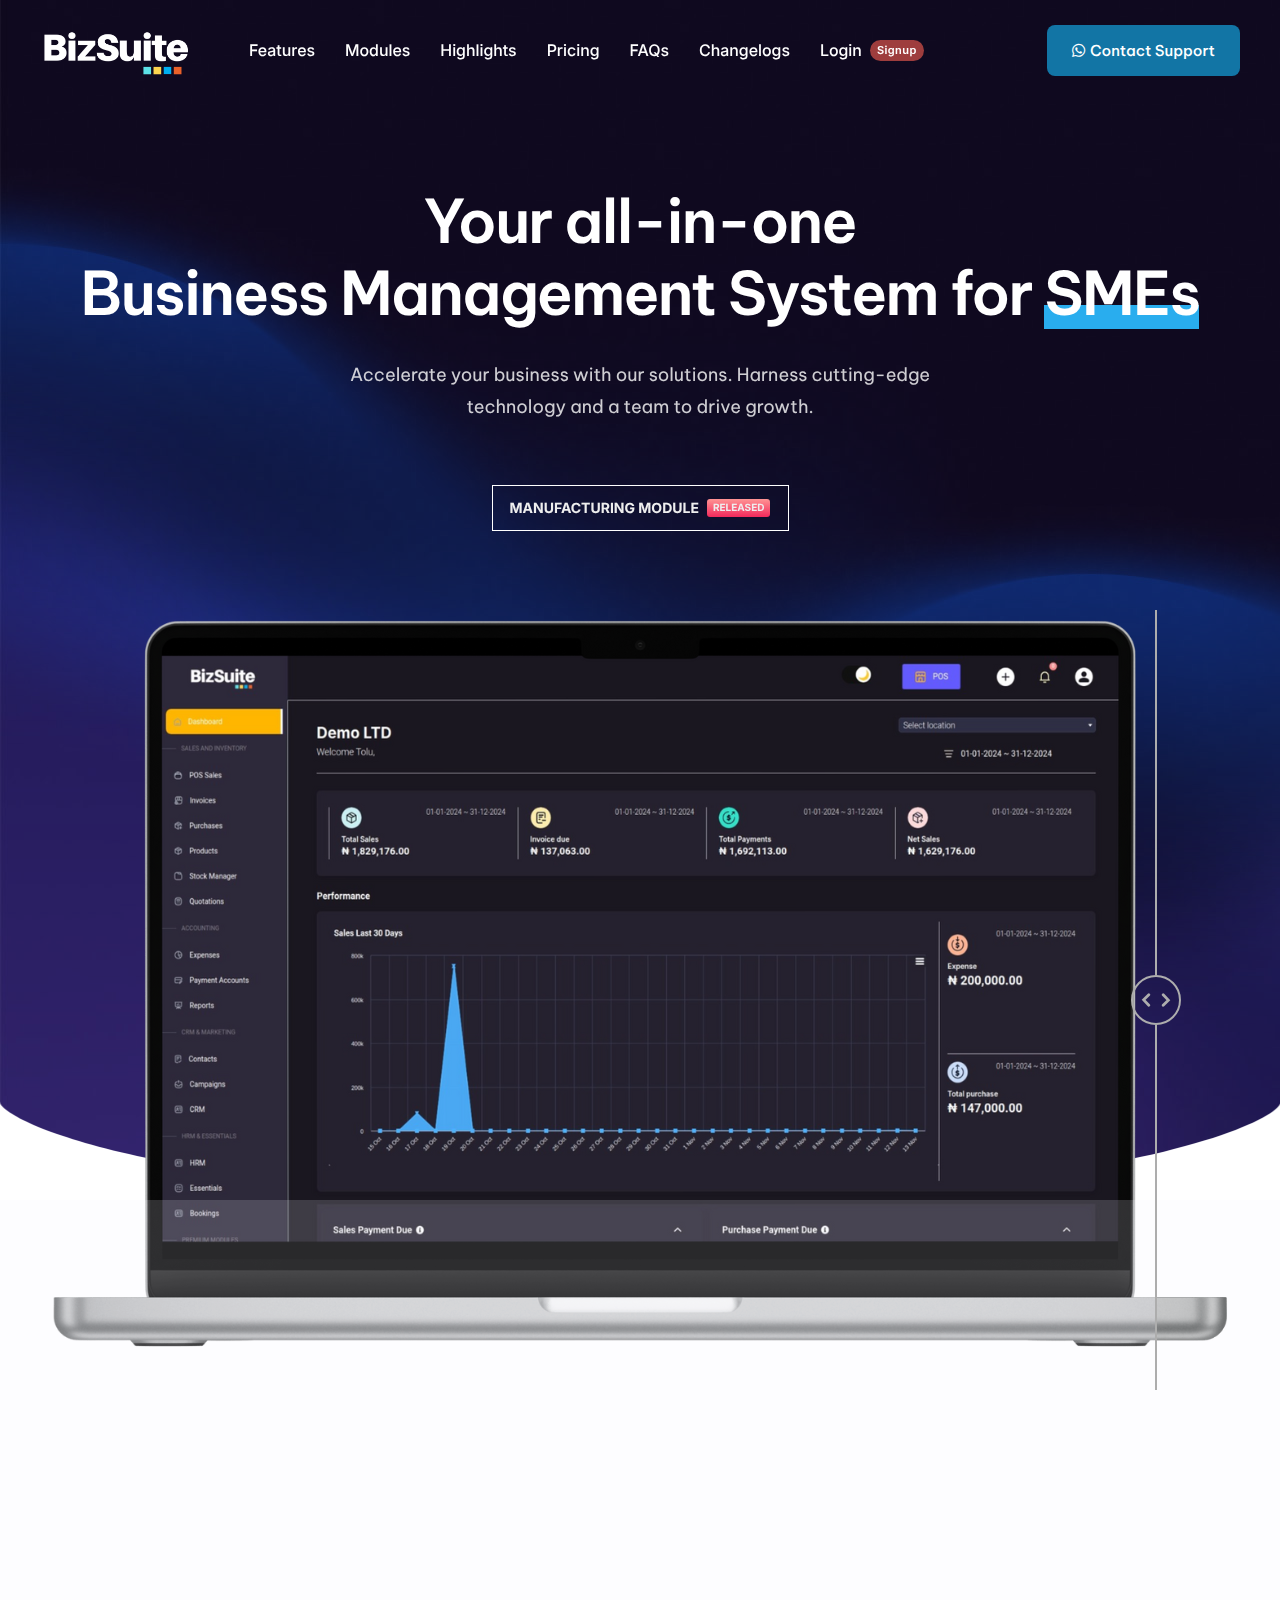
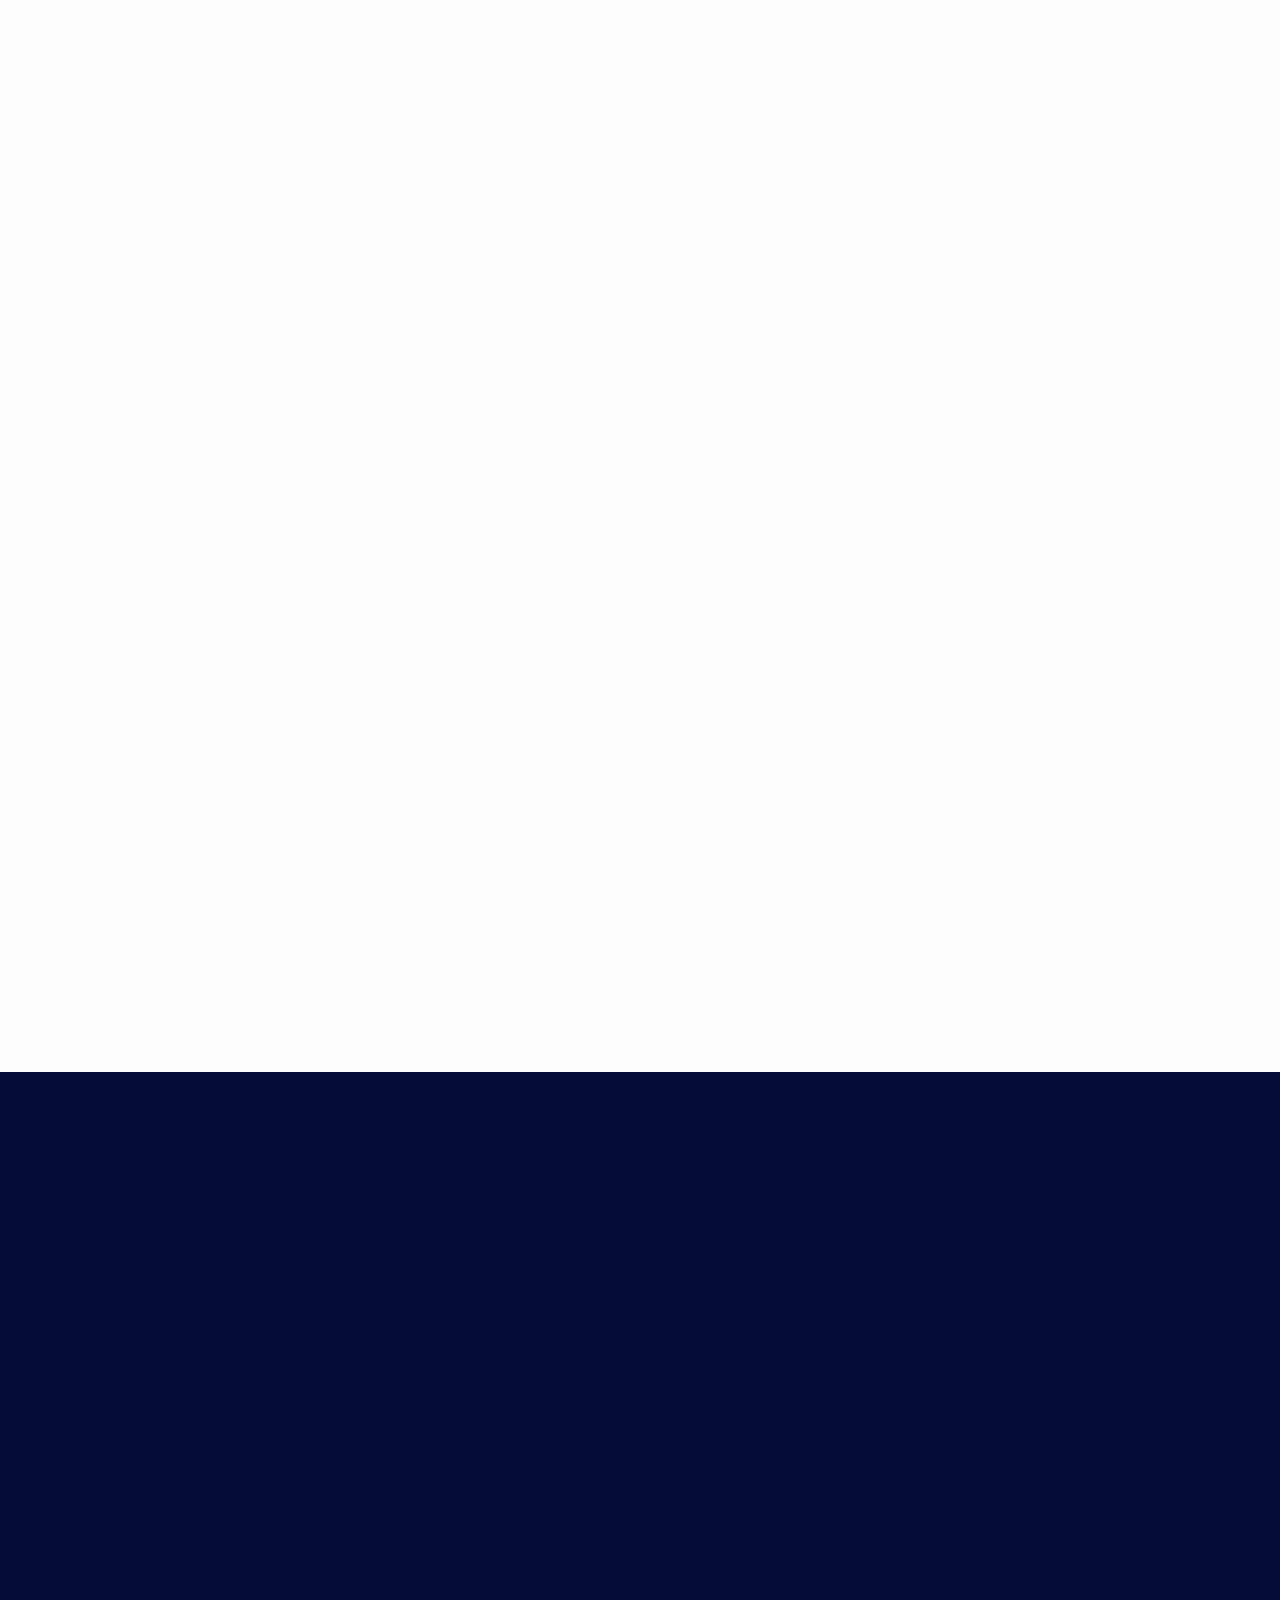
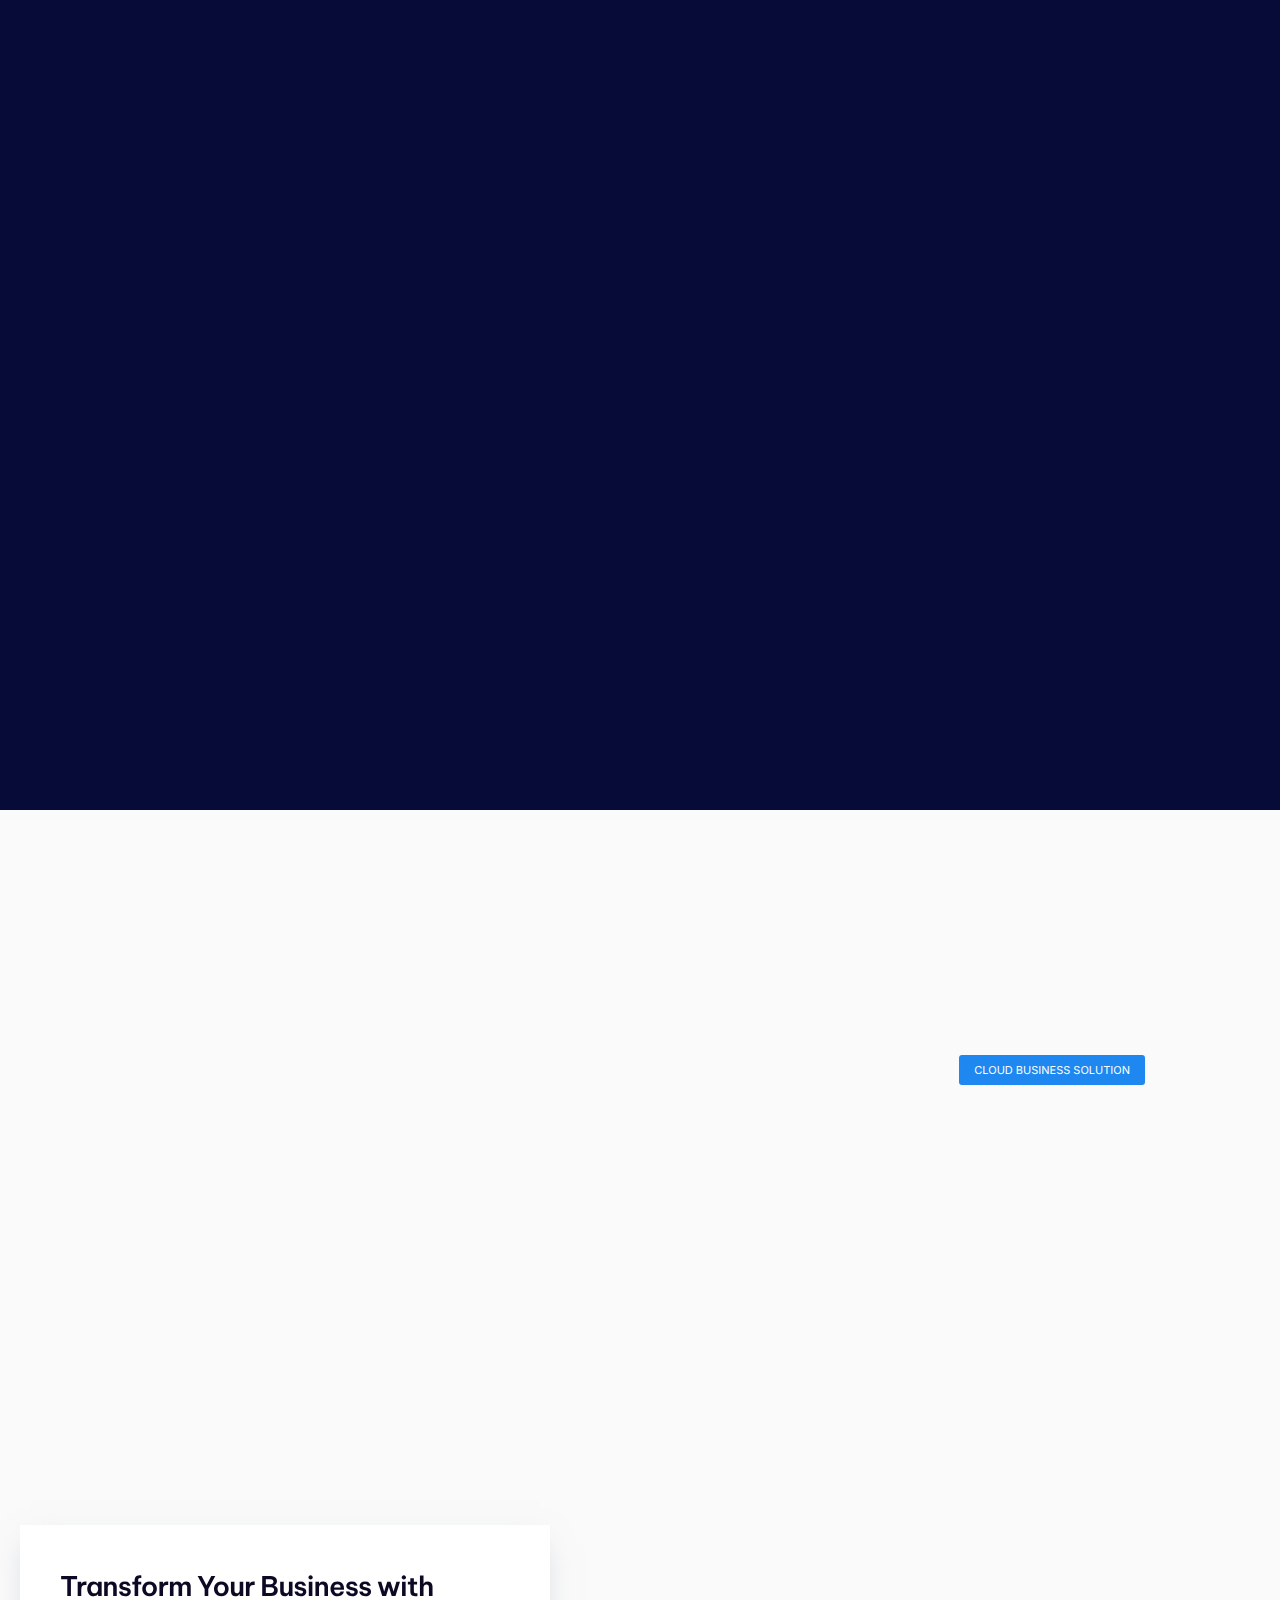
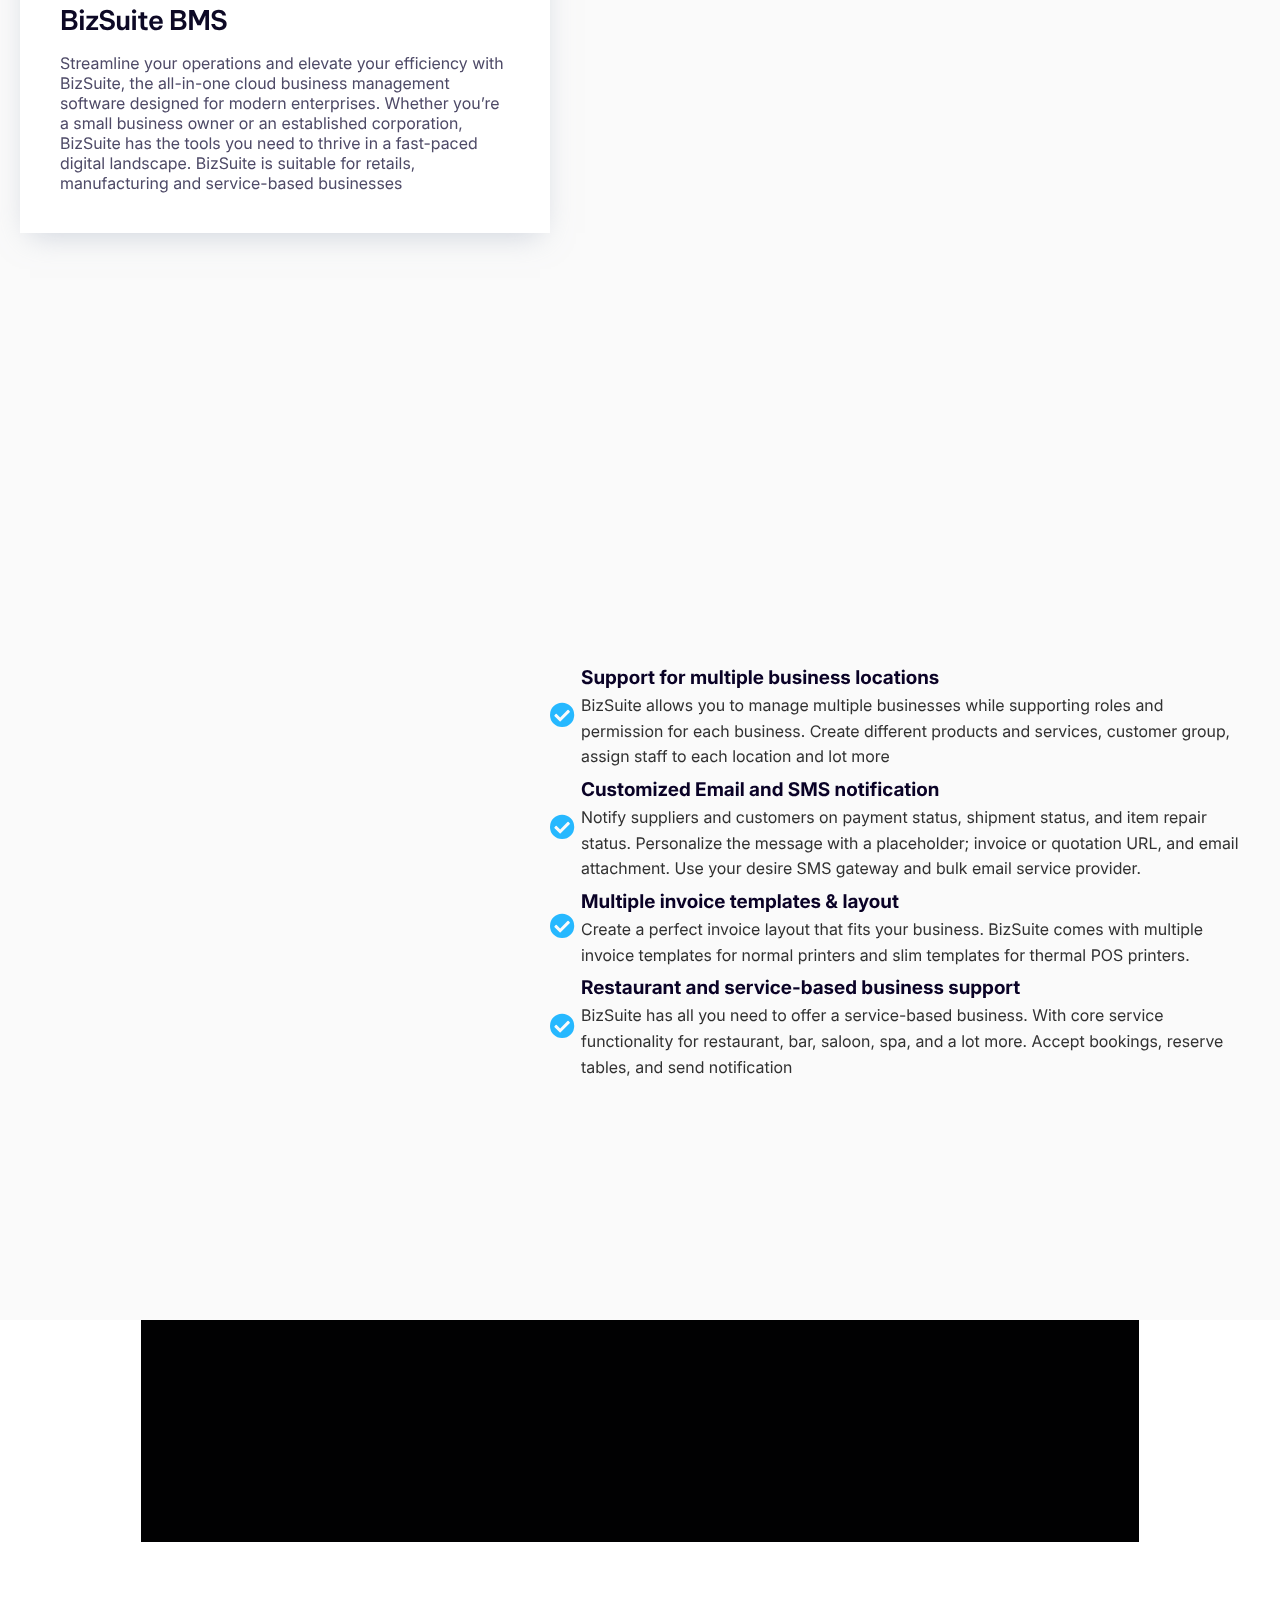
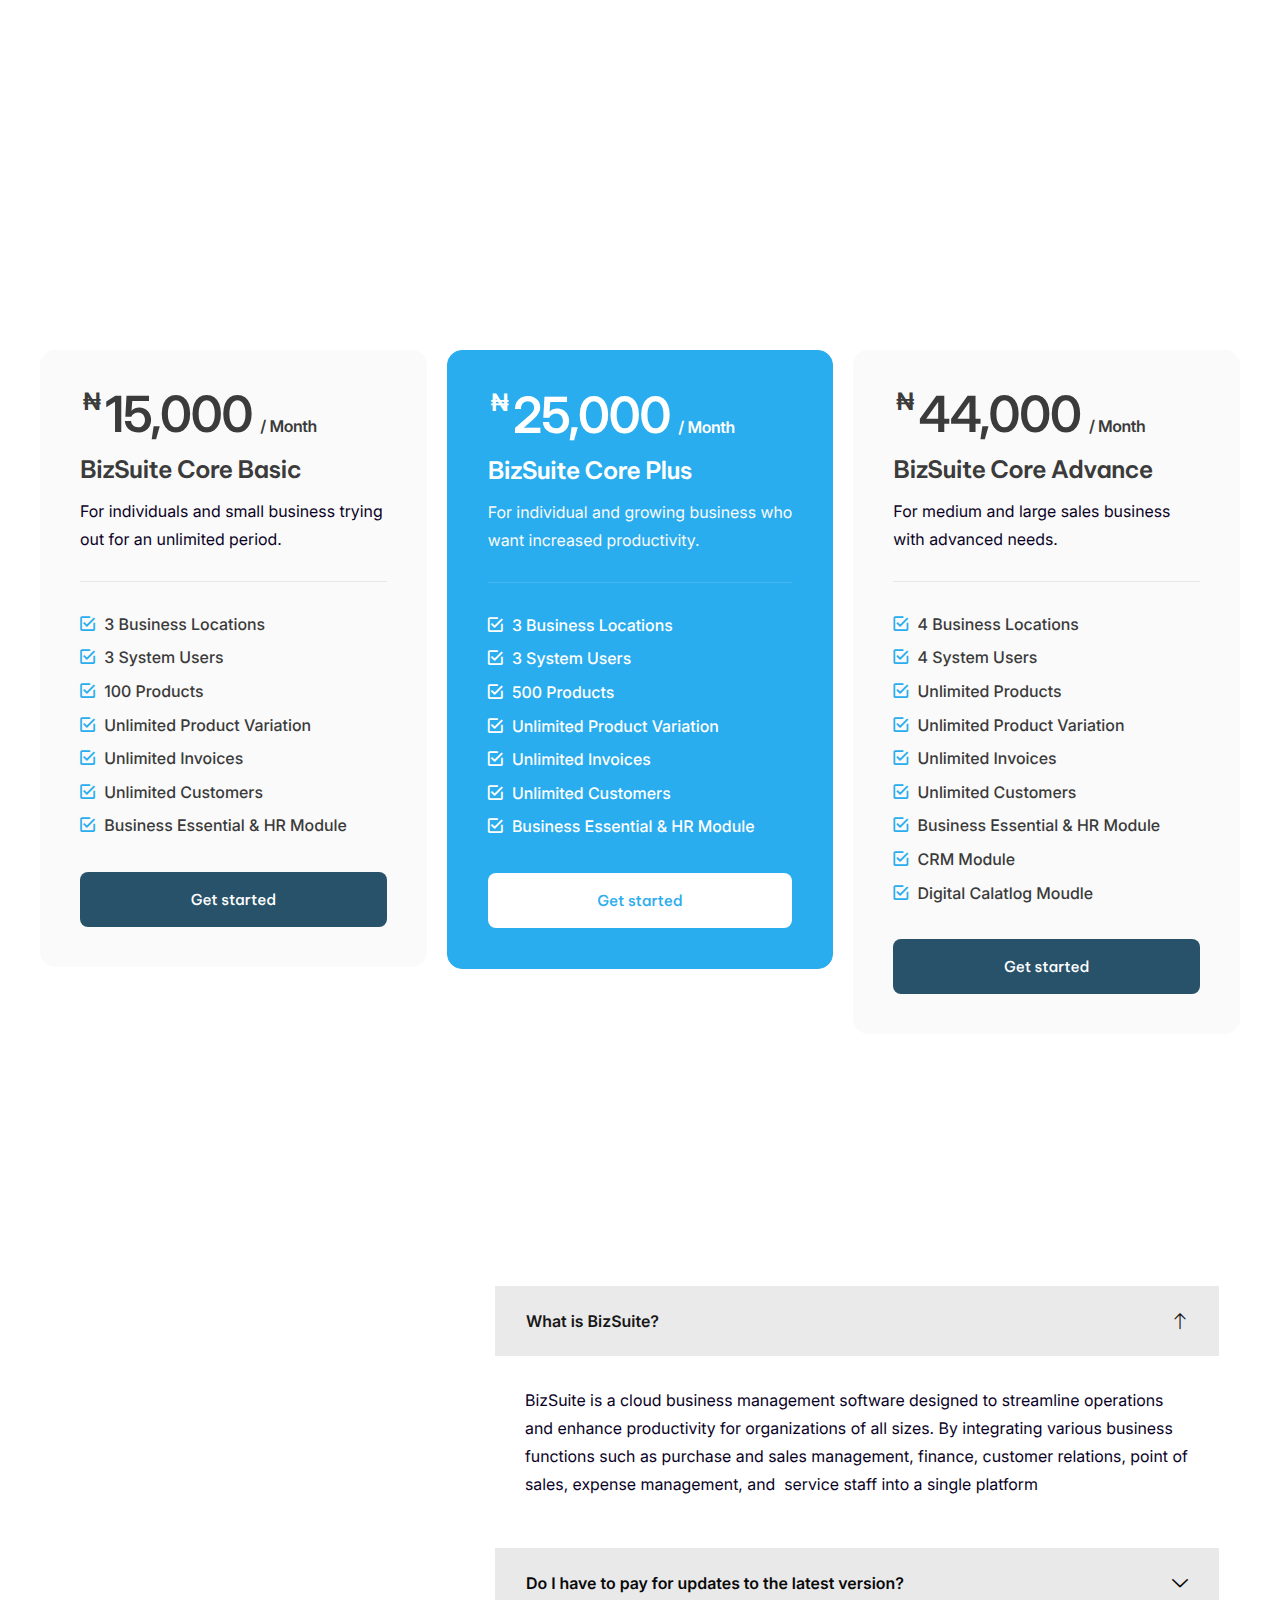
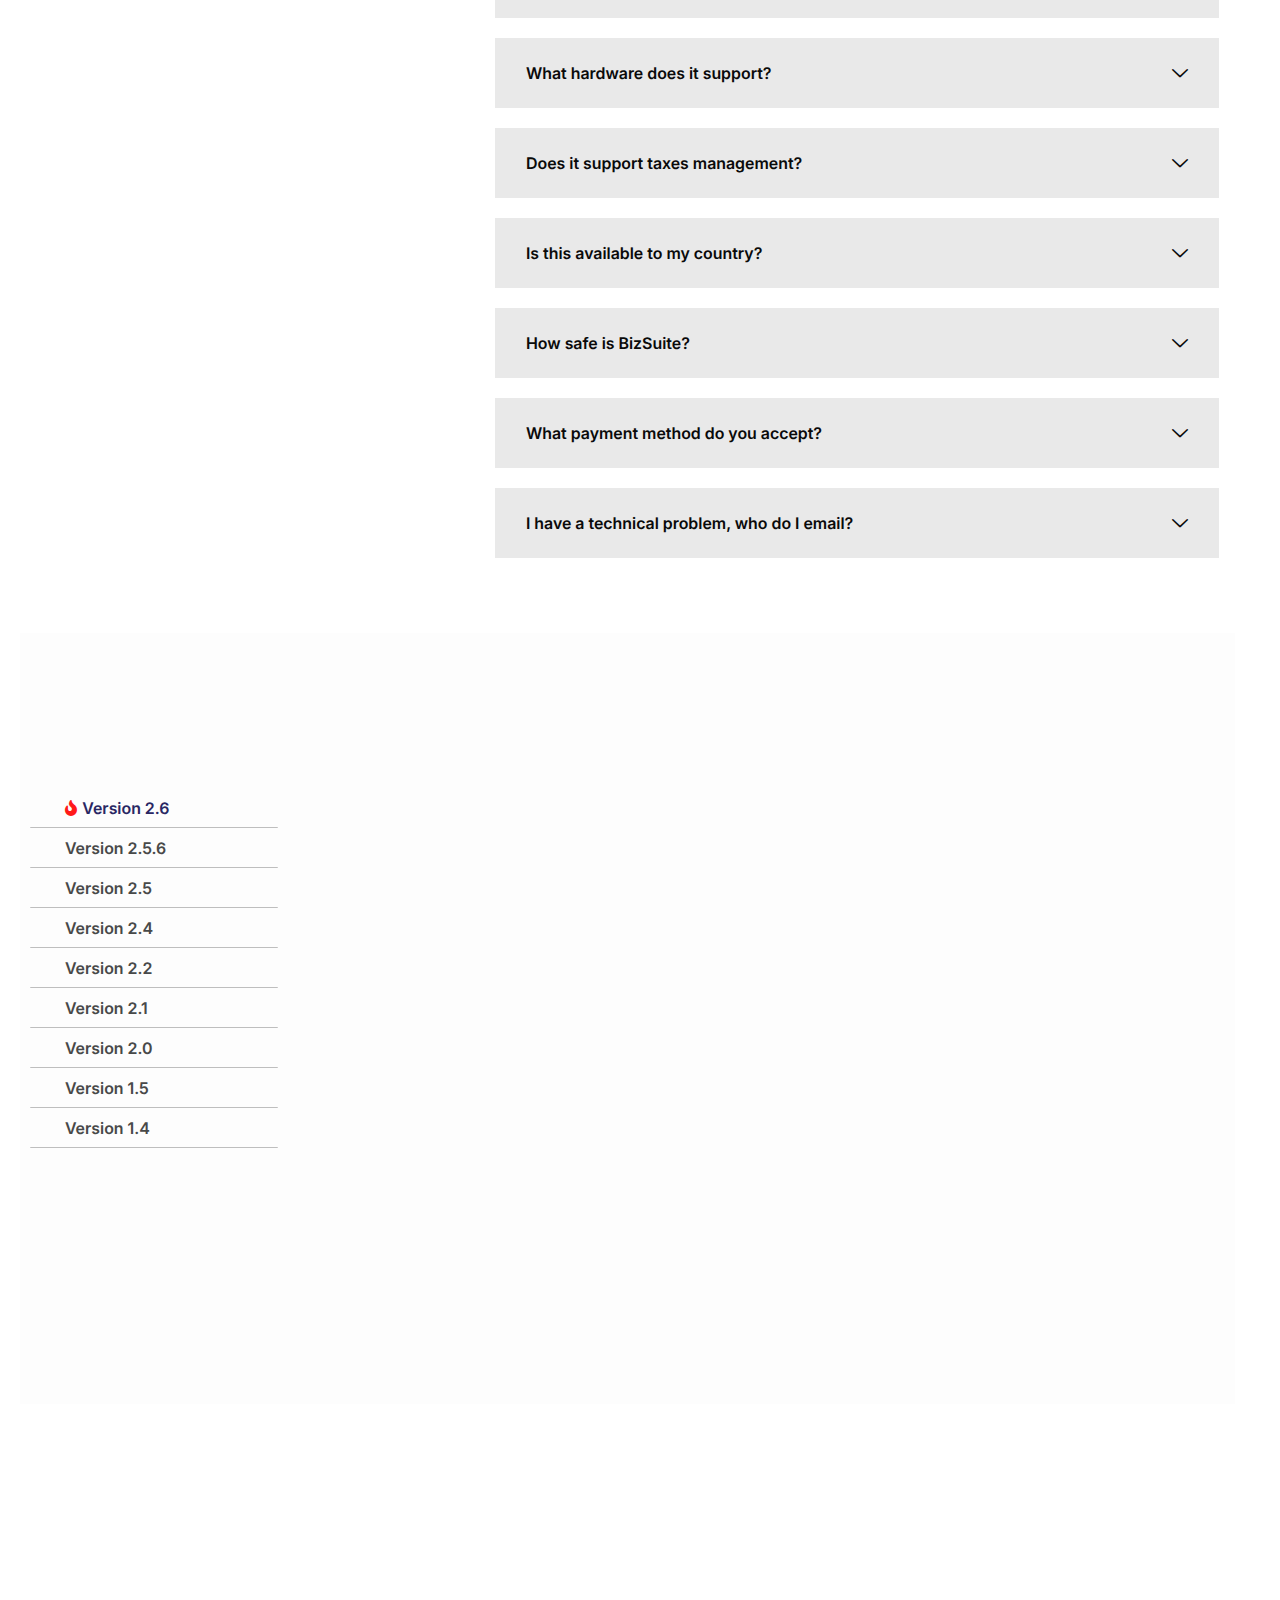
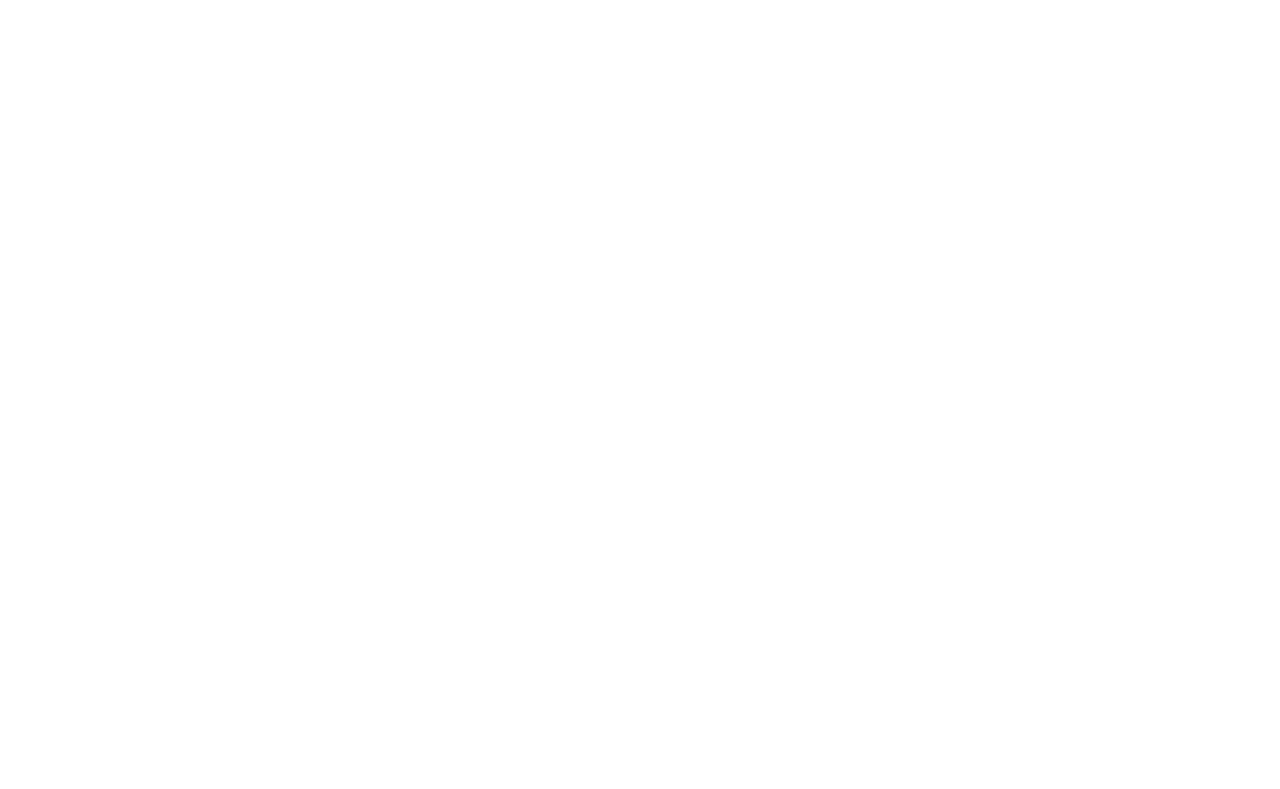
==== commit 9cb354e1: "home slide adjusted" ====
--- a/index.html
+++ b/index.html
@@ -12,14 +12,14 @@
 <meta name="robots" content="max-image-preview:large, max-snippet:-1, max-video-preview:-1">
 <link rel="alternate" type="application/rss+xml" title="BizSuite BMS - Optimized Business Management System &raquo; Feed" href="./feed/index.html">
 <link rel="alternate" type="application/rss+xml" title="BizSuite BMS - Optimized Business Management System &raquo; Comments Feed" href="./comments/feed/index.html">
-<script type="e4d2ead0d7ed2c12fd02fa4e-text/javascript">
+<script type="800f70fc25b7a315965d1740-text/javascript">
 window._wpemojiSettings = {"baseUrl":"https:\/\/s.w.org\/images\/core\/emoji\/15.0.3\/72x72\/","ext":".png","svgUrl":"https:\/\/s.w.org\/images\/core\/emoji\/15.0.3\/svg\/","svgExt":".svg","source":{"concatemoji":".\/\/wp-includes\/js\/wp-emoji-release.min.js?ver=6.6.2"}};
 /*! This file is auto-generated */
 !function(i,n){var o,s,e;function c(e){try{var t={supportTests:e,timestamp:(new Date).valueOf()};sessionStorage.setItem(o,JSON.stringify(t))}catch(e){}}function p(e,t,n){e.clearRect(0,0,e.canvas.width,e.canvas.height),e.fillText(t,0,0);var t=new Uint32Array(e.getImageData(0,0,e.canvas.width,e.canvas.height).data),r=(e.clearRect(0,0,e.canvas.width,e.canvas.height),e.fillText(n,0,0),new Uint32Array(e.getImageData(0,0,e.canvas.width,e.canvas.height).data));return t.every(function(e,t){return e===r[t]})}function u(e,t,n){switch(t){case"flag":return n(e,"🏳️‍⚧️","🏳️​⚧️")?!1:!n(e,"🇺🇳","🇺​🇳")&&!n(e,"🏴󠁧󠁢󠁥󠁮󠁧󠁿","🏴​󠁧​󠁢​󠁥​󠁮​󠁧​󠁿");case"emoji":return!n(e,"🐦‍⬛","🐦​⬛")}return!1}function f(e,t,n){var r="undefined"!=typeof WorkerGlobalScope&&self instanceof WorkerGlobalScope?new OffscreenCanvas(300,150):i.createElement("canvas"),a=r.getContext("2d",{willReadFrequently:!0}),o=(a.textBaseline="top",a.font="600 32px Arial",{});return e.forEach(function(e){o[e]=t(a,e,n)}),o}function t(e){var t=i.createElement("script");t.src=e,t.defer=!0,i.head.appendChild(t)}"undefined"!=typeof Promise&&(o="wpEmojiSettingsSupports",s=["flag","emoji"],n.supports={everything:!0,everythingExceptFlag:!0},e=new Promise(function(e){i.addEventListener("DOMContentLoaded",e,{once:!0})}),new Promise(function(t){var n=function(){try{var e=JSON.parse(sessionStorage.getItem(o));if("object"==typeof e&&"number"==typeof e.timestamp&&(new Date).valueOf()<e.timestamp+604800&&"object"==typeof e.supportTests)return e.supportTests}catch(e){}return null}();if(!n){if("undefined"!=typeof Worker&&"undefined"!=typeof OffscreenCanvas&&"undefined"!=typeof URL&&URL.createObjectURL&&"undefined"!=typeof Blob)try{var e="postMessage("+f.toString()+"("+[JSON.stringify(s),u.toString(),p.toString()].join(",")+"));",r=new Blob([e],{type:"text/javascript"}),a=new Worker(URL.createObjectURL(r),{name:"wpTestEmojiSupports"});return void(a.onmessage=function(e){c(n=e.data),a.terminate(),t(n)})}catch(e){}c(n=f(s,u,p))}t(n)}).then(function(e){for(var t in e)n.supports[t]=e[t],n.supports.everything=n.supports.everything&&n.supports[t],"flag"!==t&&(n.supports.everythingExceptFlag=n.supports.everythingExceptFlag&&n.supports[t]);n.supports.everythingExceptFlag=n.supports.everythingExceptFlag&&!n.supports.flag,n.DOMReady=!1,n.readyCallback=function(){n.DOMReady=!0}}).then(function(){return e}).then(function(){var e;n.supports.everything||(n.readyCallback(),(e=n.source||{}).concatemoji?t(e.concatemoji):e.wpemoji&&e.twemoji&&(t(e.twemoji),t(e.wpemoji)))}))}((window,document),window._wpemojiSettings);
 </script>
 <link rel="stylesheet" id="elementor-frontend-css" href="./wp-content/plugins/elementor/assets/css/frontend.min.css?ver=3.24.7" media="all">
-<link rel="stylesheet" id="elementor-post-96-css" href="./wp-content/uploads/elementor/css/post-96.css?ver=1731414564" media="all">
-<link rel="stylesheet" id="elementor-post-823-css" href="./wp-content/uploads/elementor/css/post-823.css?ver=1731414564" media="all">
+<link rel="stylesheet" id="elementor-post-96-css" href="./wp-content/uploads/elementor/css/post-96.css?ver=1731509852" media="all">
+<link rel="stylesheet" id="elementor-post-823-css" href="./wp-content/uploads/elementor/css/post-823.css?ver=1731509852" media="all">
 <style id="wp-emoji-styles-inline-css">img.wp-smiley, img.emoji {
 		display: inline !important;
 		border: none !important;
@@ -35,9 +35,9 @@
 <link rel="stylesheet" id="elementor-icons-css" href="./wp-content/plugins/elementor/assets/lib/eicons/css/elementor-icons.min.css?ver=5.31.0" media="all">
 <link rel="stylesheet" id="swiper-css" href="./wp-content/plugins/elementor/assets/lib/swiper/v8/css/swiper.min.css?ver=8.4.5" media="all">
 <link rel="stylesheet" id="e-swiper-css" href="./wp-content/plugins/elementor/assets/css/conditionals/e-swiper.min.css?ver=3.24.7" media="all">
-<link rel="stylesheet" id="elementor-post-6-css" href="./wp-content/uploads/elementor/css/post-6.css?ver=1731260217" media="all">
+<link rel="stylesheet" id="elementor-post-6-css" href="./wp-content/uploads/elementor/css/post-6.css?ver=1731509852" media="all">
 <link rel="stylesheet" id="cotton-css" href="./wp-content/plugins/elementskit/modules/mouse-cursor/assets/css/style.css?ver=3.7.1" media="all">
-<link rel="stylesheet" id="elementor-global-css" href="./wp-content/uploads/elementor/css/global.css?ver=1731260732" media="all">
+<link rel="stylesheet" id="elementor-global-css" href="./wp-content/uploads/elementor/css/global.css?ver=1731509854" media="all">
 <link rel="stylesheet" id="e-animation-fadeIn-css" href="./wp-content/plugins/elementor/assets/lib/animations/styles/fadeIn.min.css?ver=3.24.7" media="all">
 <link rel="stylesheet" id="widget-heading-css" href="./wp-content/plugins/elementor/assets/css/widget-heading.min.css?ver=3.24.7" media="all">
 <link rel="stylesheet" id="e-shapes-css" href="./wp-content/plugins/elementor/assets/css/conditionals/shapes.min.css?ver=3.24.7" media="all">
@@ -45,9 +45,9 @@
 <link rel="stylesheet" id="widget-image-css" href="./wp-content/plugins/elementor/assets/css/widget-image.min.css?ver=3.24.7" media="all">
 <link rel="stylesheet" id="e-animation-fadeInLeft-css" href="./wp-content/plugins/elementor/assets/lib/animations/styles/fadeInLeft.min.css?ver=3.24.7" media="all">
 <link rel="stylesheet" id="widget-text-editor-css" href="./wp-content/plugins/elementor/assets/css/widget-text-editor.min.css?ver=3.24.7" media="all">
-<link rel="stylesheet" id="elementor-post-21189-css" href="./wp-content/uploads/elementor/css/post-21189.css?ver=1731414532" media="all">
+<link rel="stylesheet" id="elementor-post-21189-css" href="./wp-content/uploads/elementor/css/post-21189.css?ver=1731511863" media="all">
 <link rel="stylesheet" id="ep-styles-css" href="./wp-content/uploads/element-pack/minified/css/ep-styles.css?ver=1731395729" media="all">
-<link rel="stylesheet" id="font-awesome-min-css" href="./wp-content/plugins/keydesign-framework/includes/admin/lib/nuxy/metaboxes/assets/vendors/font-awesome.min.css?ver=1731414911" media="all">
+<link rel="stylesheet" id="font-awesome-min-css" href="./wp-content/plugins/keydesign-framework/includes/admin/lib/nuxy/metaboxes/assets/vendors/font-awesome.min.css?ver=1731511913" media="all">
 <link rel="stylesheet" id="sierra-variables-css" href="./wp-content/themes/bizsuite/assets/css/variables.css?ver=1.4" media="all">
 <link rel="stylesheet" id="sierra-global-css" href="./wp-content/themes/bizsuite/assets/css/global.css?ver=1.4" media="all">
 <link rel="stylesheet" id="elementor-icons-ekiticons-css" href="./wp-content/plugins/elementskit-lite/modules/elementskit-icon-pack/assets/css/ekiticons.css?ver=3.2.9" media="all">
@@ -65,11 +65,11 @@
 <link rel="stylesheet" id="elementor-icons-fa-brands-css" href="./wp-content/plugins/elementor/assets/lib/font-awesome/css/brands.min.css?ver=5.15.3" media="all">
 <link rel="stylesheet" id="elementor-icons-fa-solid-css" href="./wp-content/plugins/elementor/assets/lib/font-awesome/css/solid.min.css?ver=5.15.3" media="all">
 <link rel="preconnect" href="https://fonts.gstatic.com/" crossorigin>
-<script src="./wp-includes/js/jquery/jquery.min.js?ver=3.7.1" id="jquery-core-js" type="e4d2ead0d7ed2c12fd02fa4e-text/javascript"></script>
-<script src="./wp-includes/js/jquery/jquery-migrate.min.js?ver=3.4.1" id="jquery-migrate-js" type="e4d2ead0d7ed2c12fd02fa4e-text/javascript"></script>
-<script src="./wp-content/plugins/keydesign-framework/assets/js/back-to-top.js?ver=1.8.1" id="keydesign-go-top-js" type="e4d2ead0d7ed2c12fd02fa4e-text/javascript"></script>
-<script src="./wp-content/plugins/keydesign-framework/assets/js/smooth-scroll.js?ver=1.8.1" id="keydesign-smooth-scroll-js" type="e4d2ead0d7ed2c12fd02fa4e-text/javascript"></script>
-<script src="./wp-content/plugins/elementskit/modules/parallax/assets/js/jarallax.js?ver=3.7.1" id="jarallax-js" type="e4d2ead0d7ed2c12fd02fa4e-text/javascript"></script>
+<script src="./wp-includes/js/jquery/jquery.min.js?ver=3.7.1" id="jquery-core-js" type="800f70fc25b7a315965d1740-text/javascript"></script>
+<script src="./wp-includes/js/jquery/jquery-migrate.min.js?ver=3.4.1" id="jquery-migrate-js" type="800f70fc25b7a315965d1740-text/javascript"></script>
+<script src="./wp-content/plugins/keydesign-framework/assets/js/back-to-top.js?ver=1.8.1" id="keydesign-go-top-js" type="800f70fc25b7a315965d1740-text/javascript"></script>
+<script src="./wp-content/plugins/keydesign-framework/assets/js/smooth-scroll.js?ver=1.8.1" id="keydesign-smooth-scroll-js" type="800f70fc25b7a315965d1740-text/javascript"></script>
+<script src="./wp-content/plugins/elementskit/modules/parallax/assets/js/jarallax.js?ver=3.7.1" id="jarallax-js" type="800f70fc25b7a315965d1740-text/javascript"></script>
 <link rel="https://api.w.org/" href="./wp-json/index.html">
 <link rel="alternate" title="JSON" type="application/json" href="./wp-json/wp/v2/pages/21189/index.html">
 <link rel="EditURI" type="application/rsd+xml" title="RSD" href="./xmlrpc.php?rsd">
@@ -77,40 +77,40 @@
 <link rel="shortlink" href="./index.html">
 <link rel="alternate" title="oEmbed (JSON)" type="application/json+oembed" href="./wp-json/oembed/1.0/embed/index.html?url=https%3A%2F%2F%2F">
 <link rel="alternate" title="oEmbed (XML)" type="text/xml+oembed" href="./wp-json/oembed/1.0/embed/index.html?url=https%3A%2F%2F%2F#038;format=xml">
-<!--Start of Tawk.to Script-->
-<script type="e4d2ead0d7ed2c12fd02fa4e-text/javascript">var Tawk_API=Tawk_API||{}, Tawk_LoadStart=new Date();
-(function(){
-var s1=document.createElement("script"),s0=document.getElementsByTagName("script")[0];
-s1.async=true;
-s1.src='https://embed.tawk.to/5545e8f7108e17b0186dddea/1efjgi04l';
-s1.charset='UTF-8';
-s1.setAttribute('crossorigin','*');
-s0.parentNode.insertBefore(s1,s0);
-})();</script>
-<!--End of Tawk.to Script-->
-
-<!-- Google tag (gtag.js) -->
-<script async src="https://www.googletagmanager.com/gtag/js?id=G-Y4XBD3R45S" type="e4d2ead0d7ed2c12fd02fa4e-text/javascript"></script>
-<script type="e4d2ead0d7ed2c12fd02fa4e-text/javascript">window.dataLayer = window.dataLayer || [];
-  function gtag(){dataLayer.push(arguments);}
-  gtag('js', new Date());
-
-  gtag('config', 'G-Y4XBD3R45S');</script>
-
-<!-- Google tag (gtag.js) -->
-<script async src="https://www.googletagmanager.com/gtag/js?id=G-QPMZXM3EKV" type="e4d2ead0d7ed2c12fd02fa4e-text/javascript"></script>
-<script type="e4d2ead0d7ed2c12fd02fa4e-text/javascript">window.dataLayer = window.dataLayer || [];
-  function gtag(){dataLayer.push(arguments);}
-  gtag('js', new Date());
-
-  gtag('config', 'G-QPMZXM3EKV');</script>	<script type="e4d2ead0d7ed2c12fd02fa4e-text/javascript">var stm_wpcfto_ajaxurl = './/wp-admin/admin-ajax.php';</script>
+<!--Start of Tawk.to Script-->
+<script type="800f70fc25b7a315965d1740-text/javascript">var Tawk_API=Tawk_API||{}, Tawk_LoadStart=new Date();
+(function(){
+var s1=document.createElement("script"),s0=document.getElementsByTagName("script")[0];
+s1.async=true;
+s1.src='https://embed.tawk.to/5545e8f7108e17b0186dddea/1efjgi04l';
+s1.charset='UTF-8';
+s1.setAttribute('crossorigin','*');
+s0.parentNode.insertBefore(s1,s0);
+})();</script>
+<!--End of Tawk.to Script-->
+
+<!-- Google tag (gtag.js) -->
+<script async src="https://www.googletagmanager.com/gtag/js?id=G-Y4XBD3R45S" type="800f70fc25b7a315965d1740-text/javascript"></script>
+<script type="800f70fc25b7a315965d1740-text/javascript">window.dataLayer = window.dataLayer || [];
+  function gtag(){dataLayer.push(arguments);}
+  gtag('js', new Date());
+
+  gtag('config', 'G-Y4XBD3R45S');</script>
+
+<!-- Google tag (gtag.js) -->
+<script async src="https://www.googletagmanager.com/gtag/js?id=G-QPMZXM3EKV" type="800f70fc25b7a315965d1740-text/javascript"></script>
+<script type="800f70fc25b7a315965d1740-text/javascript">window.dataLayer = window.dataLayer || [];
+  function gtag(){dataLayer.push(arguments);}
+  gtag('js', new Date());
+
+  gtag('config', 'G-QPMZXM3EKV');</script>	<script type="800f70fc25b7a315965d1740-text/javascript">var stm_wpcfto_ajaxurl = './/wp-admin/admin-ajax.php';</script>
 
 	<style>.vue_is_disabled {
 			display: none;
 		}</style>
-		<script type="e4d2ead0d7ed2c12fd02fa4e-text/javascript">var stm_wpcfto_nonces = {"wpcfto_save_settings":"999f11279c","get_image_url":"2c32b6c33c","wpcfto_upload_file":"22f806653e","wpcfto_search_posts":"8fe596599c"};</script>
+		<script type="800f70fc25b7a315965d1740-text/javascript">var stm_wpcfto_nonces = {"wpcfto_save_settings":"4cadece3a4","get_image_url":"cabe97c46d","wpcfto_upload_file":"b5ec179f2b","wpcfto_search_posts":"06a5ec4cea"};</script>
 	<meta name="generator" content="Elementor 3.24.7; features: additional_custom_breakpoints; settings: css_print_method-external, google_font-enabled, font_display-swap">
-<script type="e4d2ead0d7ed2c12fd02fa4e-text/javascript">var elementskit_module_parallax_url = ".//wp-content/plugins/elementskit/modules/parallax/";</script><link rel="canonical" href="./index.html">
+<script type="800f70fc25b7a315965d1740-text/javascript">var elementskit_module_parallax_url = ".//wp-content/plugins/elementskit/modules/parallax/";</script><link rel="canonical" href="./index.html">
 <meta name="description" content="Accelerate your business with our solutions. Harness cutting-edge technology and a team to drive growth.">
 <meta property="og:title" content="BizSuite BMS - Optimized Business Management System">
 <meta property="og:type" content="website">
@@ -215,7 +215,7 @@
 </div></header>
 			<div id="content" class="site-content">
     <div id="primary" class="content-area" data-attr="single-page">
-        	<main id="main" class="site-main" role="main">
+        	<main id="main" class="site-main" role="main">
 		
 
 <article id="post-21189" class="post-21189 page type-page status-publish hentry">
@@ -281,8 +281,8 @@
 				<div class="elementor-element elementor-element-a4da662 elementor-widget elementor-widget-bdt-image-compare" data-id="a4da662" data-element_type="widget" data-settings="{&quot;ekit_we_effect_on&quot;:&quot;none&quot;}" data-widget_type="bdt-image-compare.default">
 				<div class="elementor-widget-container">
 					<div class="bdt-image-compare bdt-position-relative">
-			<div id="image-compare-a4da662" class="image-compare bdt-image-compare-overlay" data-settings="{&quot;id&quot;:&quot;image-compare-a4da662&quot;,&quot;default_offset_pct&quot;:77,&quot;before_label&quot;:&quot;Light Mode&quot;,&quot;after_label&quot;:&quot;Dark Mode&quot;,&quot;no_overlay&quot;:true,&quot;on_hover&quot;:true,&quot;move_slider_on_hover&quot;:true,&quot;add_circle&quot;:true,&quot;smoothing&quot;:true,&quot;smoothing_amount&quot;:400,&quot;bar_color&quot;:&quot;#ADADAD&quot;}">
-				<img decoding="async" width="1200" height="780" src="./wp-content/uploads/2024/10/Untitled-design-4.png" class="attachment-full size-full wp-image-21558" alt="Untitled Design (4)" srcset="./wp-content/uploads/2024/10/Untitled-design-4.png 1200w, ./wp-content/uploads/2024/10/Untitled-design-4-300x195.png 300w, ./wp-content/uploads/2024/10/Untitled-design-4-1024x666.png 1024w, ./wp-content/uploads/2024/10/Untitled-design-4-768x499.png 768w, ./wp-content/uploads/2024/10/Untitled-design-4-710x462.png 710w" sizes="(max-width: 1200px) 100vw, 1200px">				<img decoding="async" width="1200" height="780" src="./wp-content/uploads/2024/10/Untitled-design-4.png" class="attachment-full size-full wp-image-21558" alt="Untitled Design (4)" srcset="./wp-content/uploads/2024/10/Untitled-design-4.png 1200w, ./wp-content/uploads/2024/10/Untitled-design-4-300x195.png 300w, ./wp-content/uploads/2024/10/Untitled-design-4-1024x666.png 1024w, ./wp-content/uploads/2024/10/Untitled-design-4-768x499.png 768w, ./wp-content/uploads/2024/10/Untitled-design-4-710x462.png 710w" sizes="(max-width: 1200px) 100vw, 1200px">			</div>
+			<div id="image-compare-a4da662" class="image-compare bdt-image-compare-overlay" data-settings="{&quot;id&quot;:&quot;image-compare-a4da662&quot;,&quot;default_offset_pct&quot;:93,&quot;before_label&quot;:&quot;Light Mode&quot;,&quot;after_label&quot;:&quot;Dark Mode&quot;,&quot;no_overlay&quot;:true,&quot;on_hover&quot;:true,&quot;move_slider_on_hover&quot;:true,&quot;add_circle&quot;:true,&quot;smoothing&quot;:true,&quot;smoothing_amount&quot;:400,&quot;bar_color&quot;:&quot;#ADADAD&quot;}">
+				<img decoding="async" width="1200" height="780" src="./wp-content/uploads/2024/11/dark.png" class="attachment-full size-full wp-image-22120" alt="Dark" srcset="./wp-content/uploads/2024/11/dark.png 1200w, ./wp-content/uploads/2024/11/dark-300x195.png 300w, ./wp-content/uploads/2024/11/dark-1024x666.png 1024w, ./wp-content/uploads/2024/11/dark-768x499.png 768w, ./wp-content/uploads/2024/11/dark-710x462.png 710w" sizes="(max-width: 1200px) 100vw, 1200px">				<img loading="lazy" decoding="async" width="1200" height="780" src="./wp-content/uploads/2024/11/Light.png" class="attachment-full size-full wp-image-22121" alt="Light" srcset="./wp-content/uploads/2024/11/Light.png 1200w, ./wp-content/uploads/2024/11/Light-300x195.png 300w, ./wp-content/uploads/2024/11/Light-1024x666.png 1024w, ./wp-content/uploads/2024/11/Light-768x499.png 768w, ./wp-content/uploads/2024/11/Light-710x462.png 710w" sizes="(max-width: 1200px) 100vw, 1200px">			</div>
 		</div>
 
 				</div>
@@ -772,20 +772,20 @@
 <div class="ekit-slide-toggle-wraper">
     <div class="ekit-switch-nav-wraper-outer" role="tablist">
         <label class="nav nav-tabs ekit-slide-toggle" id="nav-tab-cde3d0c">
-                    <a class="nav-item nav-link elementskit-switch-nav-link elementskit-switch-nav-link-1  active  elementor-repeater-item-ed823ec" id="content-ed823ec67334b7f57399-tab" data-ekit-toggle="tab" href="#content-ed823ec67334b7f57399" role="tab" aria-controls="content-ed823ec67334b7f57399" aria-selected="true" data-toggled="">
+                    <a class="nav-item nav-link elementskit-switch-nav-link elementskit-switch-nav-link-1  active  elementor-repeater-item-ed823ec" id="content-ed823ec6734c6697d547-tab" data-ekit-toggle="tab" href="#content-ed823ec6734c6697d547" role="tab" aria-controls="content-ed823ec6734c6697d547" aria-selected="true" data-toggled="">
                             <span class="elementskit-tab-title">Monthly</span>
                         </a>
                             
                 <input type="checkbox" class="ekit-custom-control-input">
                 <i class="ekit-custom-control-label elementor-repeater-item-ed823ec"></i>
-                                    <a class="nav-item nav-link elementskit-switch-nav-link elementskit-switch-nav-link-2   elementor-repeater-item-a43fd2c" id="content-a43fd2c67334b7f57399-tab" data-ekit-toggle="tab" href="#content-a43fd2c67334b7f57399" role="tab" aria-controls="content-a43fd2c67334b7f57399" aria-selected="true" data-toggled="1">
+                                    <a class="nav-item nav-link elementskit-switch-nav-link elementskit-switch-nav-link-2   elementor-repeater-item-a43fd2c" id="content-a43fd2c6734c6697d547-tab" data-ekit-toggle="tab" href="#content-a43fd2c6734c6697d547" role="tab" aria-controls="content-a43fd2c6734c6697d547" aria-selected="true" data-toggled="1">
                             <span class="elementskit-tab-title">Annually</span>
                         </a>
                                 </label>
     </div>
 
     <div class="tab-content" id="nav-tabContent-cde3d0c">
-            <div class="tab-pane fade ekit-toggle-switch-content elementor-repeater-item-ed823ec  active show" id="content-ed823ec67334b7f57399" role="tabpanel" aria-labelledby="content-ed823ec67334b7f57399-tab">   
+            <div class="tab-pane fade ekit-toggle-switch-content elementor-repeater-item-ed823ec  active show" id="content-ed823ec6734c6697d547" role="tabpanel" aria-labelledby="content-ed823ec6734c6697d547-tab">   
             <div class="animated fadeIn">
                 
 		<div class="widgetarea_warper widgetarea_warper_editable" data-elementskit-widgetarea-key="cde3d0c" data-elementskit-widgetarea-index="1">
@@ -997,7 +997,7 @@
 						</div>
 		            </div>
         </div>
-            <div class="tab-pane fade ekit-toggle-switch-content elementor-repeater-item-a43fd2c " id="content-a43fd2c67334b7f57399" role="tabpanel" aria-labelledby="content-a43fd2c67334b7f57399-tab">   
+            <div class="tab-pane fade ekit-toggle-switch-content elementor-repeater-item-a43fd2c " id="content-a43fd2c6734c6697d547" role="tabpanel" aria-labelledby="content-a43fd2c6734c6697d547-tab">   
             <div class="animated fadeIn">
                 
 		<div class="widgetarea_warper widgetarea_warper_editable" data-elementskit-widgetarea-key="cde3d0c" data-elementskit-widgetarea-index="2">
@@ -1055,7 +1055,11 @@
                         							<li class="elementor-repeater-item-ba33006">
 								<i aria-hidden="true" class="icon icon-checkmark"></i>								
 								Unlimited Customers								
-															</li>                        							
+															</li>
+                        							<li class="elementor-repeater-item-a6b4d93">
+								<i aria-hidden="true" class="icon icon-checkmark"></i>								
+								Unlimited Customers								
+															</li>
                         							<li class="elementor-repeater-item-d779179">
 								<i aria-hidden="true" class="icon icon-checkmark"></i>								
 								 Business Essential &amp; HR Module								
@@ -1260,12 +1264,12 @@
 				<div class="elementor-element elementor-element-953e305 elementor-widget__width-initial elementor-widget elementor-widget-elementskit-accordion" data-id="953e305" data-element_type="widget" data-settings="{&quot;ekit_we_effect_on&quot;:&quot;none&quot;}" data-widget_type="elementskit-accordion.default">
 				<div class="elementor-widget-container">
 			<div class="ekit-wid-con">
-        <div class="elementskit-accordion accoedion-primary" id="accordion-67334b7f6c4ef">
+        <div class="elementskit-accordion accoedion-primary" id="accordion-6734c669938b5">
 
             
                 <div class="elementskit-card active">
                     <div class="elementskit-card-header" id="primaryHeading-0-953e305">
-                        <a href="#collapse-77ed3dc67334b7f6c4ef" class="ekit-accordion--toggler elementskit-btn-link collapsed" data-ekit-toggle="collapse" data-target="#Collapse-77ed3dc67334b7f6c4ef" aria-expanded="true" aria-controls="Collapse-77ed3dc67334b7f6c4ef">
+                        <a href="#collapse-77ed3dc6734c669938b5" class="ekit-accordion--toggler elementskit-btn-link collapsed" data-ekit-toggle="collapse" data-target="#Collapse-77ed3dc6734c669938b5" aria-expanded="true" aria-controls="Collapse-77ed3dc6734c669938b5">
                             
                             <span class="ekit-accordion-title">What is BizSuite?</span>
 
@@ -1285,7 +1289,7 @@
                                                     </a>
                     </div>
 
-                    <div id="Collapse-77ed3dc67334b7f6c4ef" class=" show collapse" aria-labelledby="primaryHeading-0-953e305" data-parent="#accordion-67334b7f6c4ef">
+                    <div id="Collapse-77ed3dc6734c669938b5" class=" show collapse" aria-labelledby="primaryHeading-0-953e305" data-parent="#accordion-6734c669938b5">
 
                         <div class="elementskit-card-body ekit-accordion--content">
                             <p>BizSuite is a cloud business management software designed to streamline operations and enhance productivity for organizations of all sizes. By integrating various business functions such as purchase and sales management, finance, customer relations, point of sales, expense management, and  service staff into a single platform</p>                        </div>
@@ -1298,7 +1302,7 @@
                 
                 <div class="elementskit-card ">
                     <div class="elementskit-card-header" id="primaryHeading-1-953e305">
-                        <a href="#collapse-8d6cbad67334b7f6c4ef" class="ekit-accordion--toggler elementskit-btn-link collapsed" data-ekit-toggle="collapse" data-target="#Collapse-8d6cbad67334b7f6c4ef" aria-expanded="false" aria-controls="Collapse-8d6cbad67334b7f6c4ef">
+                        <a href="#collapse-8d6cbad6734c669938b5" class="ekit-accordion--toggler elementskit-btn-link collapsed" data-ekit-toggle="collapse" data-target="#Collapse-8d6cbad6734c669938b5" aria-expanded="false" aria-controls="Collapse-8d6cbad6734c669938b5">
                             
                             <span class="ekit-accordion-title">Do I have to pay for updates to the latest version?</span>
 
@@ -1318,7 +1322,7 @@
                                                     </a>
                     </div>
 
-                    <div id="Collapse-8d6cbad67334b7f6c4ef" class=" collapse" aria-labelledby="primaryHeading-1-953e305" data-parent="#accordion-67334b7f6c4ef">
+                    <div id="Collapse-8d6cbad6734c669938b5" class=" collapse" aria-labelledby="primaryHeading-1-953e305" data-parent="#accordion-6734c669938b5">
 
                         <div class="elementskit-card-body ekit-accordion--content">
                             <p>No. Updates are available to everyone. Being a SaaS solution, all our subscribers receive same update at the same time.</p>                        </div>
@@ -1331,7 +1335,7 @@
                 
                 <div class="elementskit-card ">
                     <div class="elementskit-card-header" id="primaryHeading-2-953e305">
-                        <a href="#collapse-2629afb67334b7f6c4ef" class="ekit-accordion--toggler elementskit-btn-link collapsed" data-ekit-toggle="collapse" data-target="#Collapse-2629afb67334b7f6c4ef" aria-expanded="false" aria-controls="Collapse-2629afb67334b7f6c4ef">
+                        <a href="#collapse-2629afb6734c669938b5" class="ekit-accordion--toggler elementskit-btn-link collapsed" data-ekit-toggle="collapse" data-target="#Collapse-2629afb6734c669938b5" aria-expanded="false" aria-controls="Collapse-2629afb6734c669938b5">
                             
                             <span class="ekit-accordion-title">What hardware does it support?</span>
 
@@ -1351,7 +1355,7 @@
                                                     </a>
                     </div>
 
-                    <div id="Collapse-2629afb67334b7f6c4ef" class=" collapse" aria-labelledby="primaryHeading-2-953e305" data-parent="#accordion-67334b7f6c4ef">
+                    <div id="Collapse-2629afb6734c669938b5" class=" collapse" aria-labelledby="primaryHeading-2-953e305" data-parent="#accordion-6734c669938b5">
 
                         <div class="elementskit-card-body ekit-accordion--content">
                             <p>It supports all internet-enabled devices with modern browsers. It supports all major Barcode Scanners, thermal printers (Printer with ESC/POS commands), and label printers</p>                        </div>
@@ -1364,7 +1368,7 @@
                 
                 <div class="elementskit-card ">
                     <div class="elementskit-card-header" id="primaryHeading-3-953e305">
-                        <a href="#collapse-7ed522367334b7f6c4ef" class="ekit-accordion--toggler elementskit-btn-link collapsed" data-ekit-toggle="collapse" data-target="#Collapse-7ed522367334b7f6c4ef" aria-expanded="false" aria-controls="Collapse-7ed522367334b7f6c4ef">
+                        <a href="#collapse-7ed52236734c669938b5" class="ekit-accordion--toggler elementskit-btn-link collapsed" data-ekit-toggle="collapse" data-target="#Collapse-7ed52236734c669938b5" aria-expanded="false" aria-controls="Collapse-7ed52236734c669938b5">
                             
                             <span class="ekit-accordion-title">Does it support taxes management?</span>
 
@@ -1384,7 +1388,7 @@
                                                     </a>
                     </div>
 
-                    <div id="Collapse-7ed522367334b7f6c4ef" class=" collapse" aria-labelledby="primaryHeading-3-953e305" data-parent="#accordion-67334b7f6c4ef">
+                    <div id="Collapse-7ed52236734c669938b5" class=" collapse" aria-labelledby="primaryHeading-3-953e305" data-parent="#accordion-6734c669938b5">
 
                         <div class="elementskit-card-body ekit-accordion--content">
                             <p>The tax is completely customizable. You can define GST, VAT, and Group taxes like a combination of CGST + SGST. These taxes can be selected while adding purchase &amp; sale. You can view the tax report to view details of input &amp; output tax during a period.</p>                        </div>
@@ -1397,7 +1401,7 @@
                 
                 <div class="elementskit-card ">
                     <div class="elementskit-card-header" id="primaryHeading-4-953e305">
-                        <a href="#collapse-dbc3a7567334b7f6c4ef" class="ekit-accordion--toggler elementskit-btn-link collapsed" data-ekit-toggle="collapse" data-target="#Collapse-dbc3a7567334b7f6c4ef" aria-expanded="false" aria-controls="Collapse-dbc3a7567334b7f6c4ef">
+                        <a href="#collapse-dbc3a756734c669938b5" class="ekit-accordion--toggler elementskit-btn-link collapsed" data-ekit-toggle="collapse" data-target="#Collapse-dbc3a756734c669938b5" aria-expanded="false" aria-controls="Collapse-dbc3a756734c669938b5">
                             
                             <span class="ekit-accordion-title">Is this available to my country?</span>
 
@@ -1417,7 +1421,7 @@
                                                     </a>
                     </div>
 
-                    <div id="Collapse-dbc3a7567334b7f6c4ef" class=" collapse" aria-labelledby="primaryHeading-4-953e305" data-parent="#accordion-67334b7f6c4ef">
+                    <div id="Collapse-dbc3a756734c669938b5" class=" collapse" aria-labelledby="primaryHeading-4-953e305" data-parent="#accordion-6734c669938b5">
 
                         <div class="elementskit-card-body ekit-accordion--content">
                             <p>Yes. BizSuite is accessible in most countries</p>                        </div>
@@ -1430,7 +1434,7 @@
                 
                 <div class="elementskit-card ">
                     <div class="elementskit-card-header" id="primaryHeading-5-953e305">
-                        <a href="#collapse-04f999467334b7f6c4ef" class="ekit-accordion--toggler elementskit-btn-link collapsed" data-ekit-toggle="collapse" data-target="#Collapse-04f999467334b7f6c4ef" aria-expanded="false" aria-controls="Collapse-04f999467334b7f6c4ef">
+                        <a href="#collapse-04f99946734c669938b5" class="ekit-accordion--toggler elementskit-btn-link collapsed" data-ekit-toggle="collapse" data-target="#Collapse-04f99946734c669938b5" aria-expanded="false" aria-controls="Collapse-04f99946734c669938b5">
                             
                             <span class="ekit-accordion-title">How safe is BizSuite?</span>
 
@@ -1450,7 +1454,7 @@
                                                     </a>
                     </div>
 
-                    <div id="Collapse-04f999467334b7f6c4ef" class=" collapse" aria-labelledby="primaryHeading-5-953e305" data-parent="#accordion-67334b7f6c4ef">
+                    <div id="Collapse-04f99946734c669938b5" class=" collapse" aria-labelledby="primaryHeading-5-953e305" data-parent="#accordion-6734c669938b5">
 
                         <div class="elementskit-card-body ekit-accordion--content">
                             <p>The safety and security of your BizSuite account is our highest priority and here are some of the steps we take to ensure accounts are safe. Requiring HTTPS on all pages, and use HSTS to ensure browsers only ever connect to us over a secure connection. We never store or log your password in plain text. We perform a routine backup of all accounts every 24 hours, which means we have the last 24 hours of your data. Our backups are stored in a remote dedicated server</p>                        </div>
@@ -1463,7 +1467,7 @@
                 
                 <div class="elementskit-card ">
                     <div class="elementskit-card-header" id="primaryHeading-6-953e305">
-                        <a href="#collapse-2a3b71e67334b7f6c4ef" class="ekit-accordion--toggler elementskit-btn-link collapsed" data-ekit-toggle="collapse" data-target="#Collapse-2a3b71e67334b7f6c4ef" aria-expanded="false" aria-controls="Collapse-2a3b71e67334b7f6c4ef">
+                        <a href="#collapse-2a3b71e6734c669938b5" class="ekit-accordion--toggler elementskit-btn-link collapsed" data-ekit-toggle="collapse" data-target="#Collapse-2a3b71e6734c669938b5" aria-expanded="false" aria-controls="Collapse-2a3b71e6734c669938b5">
                             
                             <span class="ekit-accordion-title">What payment method do you accept?</span>
 
@@ -1483,7 +1487,7 @@
                                                     </a>
                     </div>
 
-                    <div id="Collapse-2a3b71e67334b7f6c4ef" class=" collapse" aria-labelledby="primaryHeading-6-953e305" data-parent="#accordion-67334b7f6c4ef">
+                    <div id="Collapse-2a3b71e6734c669938b5" class=" collapse" aria-labelledby="primaryHeading-6-953e305" data-parent="#accordion-6734c669938b5">
 
                         <div class="elementskit-card-body ekit-accordion--content">
                             <p>We accept online payment via Flutterwave and offline bank transfer</p>                        </div>
@@ -1496,7 +1500,7 @@
                 
                 <div class="elementskit-card ">
                     <div class="elementskit-card-header" id="primaryHeading-7-953e305">
-                        <a href="#collapse-e94fcf867334b7f6c4ef" class="ekit-accordion--toggler elementskit-btn-link collapsed" data-ekit-toggle="collapse" data-target="#Collapse-e94fcf867334b7f6c4ef" aria-expanded="false" aria-controls="Collapse-e94fcf867334b7f6c4ef">
+                        <a href="#collapse-e94fcf86734c669938b5" class="ekit-accordion--toggler elementskit-btn-link collapsed" data-ekit-toggle="collapse" data-target="#Collapse-e94fcf86734c669938b5" aria-expanded="false" aria-controls="Collapse-e94fcf86734c669938b5">
                             
                             <span class="ekit-accordion-title">I have a technical problem, who do I email?</span>
 
@@ -1516,10 +1520,10 @@
                                                     </a>
                     </div>
 
-                    <div id="Collapse-e94fcf867334b7f6c4ef" class=" collapse" aria-labelledby="primaryHeading-7-953e305" data-parent="#accordion-67334b7f6c4ef">
+                    <div id="Collapse-e94fcf86734c669938b5" class=" collapse" aria-labelledby="primaryHeading-7-953e305" data-parent="#accordion-6734c669938b5">
 
                         <div class="elementskit-card-body ekit-accordion--content">
-                            <p>Contact <a href="./cdn-cgi/l/email-protection/index.html" class="__cf_email__" data-cfemail="244c4148484b644b4c56575d57504149570a4a43">[email&#160;protected]</a> or chat directly with our representative at <a href="https://wa.me/2347031010500" target="_blank" rel="noopener">https://wa.me/2347031010500</a></p>                        </div>
+                            <p>Contact <a href="./cdn-cgi/l/email-protection/index.html" class="__cf_email__" data-cfemail="553d3039393a153a3d27262c26213038267b3b32">[email&#160;protected]</a> or chat directly with our representative at <a href="https://wa.me/2347031010500" target="_blank" rel="noopener">https://wa.me/2347031010500</a></p>                        </div>
 
                     </div>
 
@@ -1548,63 +1552,63 @@
 			<div class="ekit-wid-con">        <div class="elementkit-tab-wraper vertical  elementskit-fitcontent-tab ">
             <ul class="nav nav-tabs elementkit-tab-nav  tab-nav-fluid">
                                     <li class="elementkit-nav-item elementor-repeater-item-ce0cb3e">
-                        <a class="elementkit-nav-link  active left-pos" id="content-ce0cb3e67334b7f71591-tab" data-ekit-handler-id="version-2-6" data-ekit-toggle="tab" data-target="#content-ce0cb3e67334b7f71591" href="#content-ce0cb3e67334b7f71591" data-ekit-toggle-trigger="click" aria-describedby="content-ce0cb3e67334b7f71591">
+                        <a class="elementkit-nav-link  active left-pos" id="content-ce0cb3e6734c6699a45c-tab" data-ekit-handler-id="version-2-6" data-ekit-toggle="tab" data-target="#content-ce0cb3e6734c6699a45c" href="#content-ce0cb3e6734c6699a45c" data-ekit-toggle-trigger="click" aria-describedby="content-ce0cb3e6734c6699a45c">
                             <span class="fas fa-fire elementskit-tab-icon" aria-hidden="true"></span>                            <div class="ekit-tab-title-group">
                                                                 <span class="elementskit-tab-title">Version 2.6</span>
                             </div>
                         </a>
                     </li>
                                         <li class="elementkit-nav-item elementor-repeater-item-8b7e234">
-                        <a class="elementkit-nav-link  left-pos" id="content-8b7e23467334b7f71591-tab" data-ekit-handler-id="version-2-5-6" data-ekit-toggle="tab" data-target="#content-8b7e23467334b7f71591" href="#content-8b7e23467334b7f71591" data-ekit-toggle-trigger="click" aria-describedby="content-8b7e23467334b7f71591">
+                        <a class="elementkit-nav-link  left-pos" id="content-8b7e2346734c6699a45c-tab" data-ekit-handler-id="version-2-5-6" data-ekit-toggle="tab" data-target="#content-8b7e2346734c6699a45c" href="#content-8b7e2346734c6699a45c" data-ekit-toggle-trigger="click" aria-describedby="content-8b7e2346734c6699a45c">
                                                         <div class="ekit-tab-title-group">
                                                                 <span class="elementskit-tab-title">Version 2.5.6</span>
                             </div>
                         </a>
                     </li>
                                         <li class="elementkit-nav-item elementor-repeater-item-771e722">
-                        <a class="elementkit-nav-link  left-pos" id="content-771e72267334b7f71591-tab" data-ekit-handler-id="version-2-5" data-ekit-toggle="tab" data-target="#content-771e72267334b7f71591" href="#content-771e72267334b7f71591" data-ekit-toggle-trigger="click" aria-describedby="content-771e72267334b7f71591">
+                        <a class="elementkit-nav-link  left-pos" id="content-771e7226734c6699a45c-tab" data-ekit-handler-id="version-2-5" data-ekit-toggle="tab" data-target="#content-771e7226734c6699a45c" href="#content-771e7226734c6699a45c" data-ekit-toggle-trigger="click" aria-describedby="content-771e7226734c6699a45c">
                                                         <div class="ekit-tab-title-group">
                                                                 <span class="elementskit-tab-title">Version 2.5</span>
                             </div>
                         </a>
                     </li>
                                         <li class="elementkit-nav-item elementor-repeater-item-37edf5e">
-                        <a class="elementkit-nav-link  left-pos" id="content-37edf5e67334b7f71591-tab" data-ekit-handler-id="version-2-4" data-ekit-toggle="tab" data-target="#content-37edf5e67334b7f71591" href="#content-37edf5e67334b7f71591" data-ekit-toggle-trigger="click" aria-describedby="content-37edf5e67334b7f71591">
+                        <a class="elementkit-nav-link  left-pos" id="content-37edf5e6734c6699a45c-tab" data-ekit-handler-id="version-2-4" data-ekit-toggle="tab" data-target="#content-37edf5e6734c6699a45c" href="#content-37edf5e6734c6699a45c" data-ekit-toggle-trigger="click" aria-describedby="content-37edf5e6734c6699a45c">
                                                         <div class="ekit-tab-title-group">
                                                                 <span class="elementskit-tab-title">Version 2.4</span>
                             </div>
                         </a>
                     </li>
                                         <li class="elementkit-nav-item elementor-repeater-item-9a09239">
-                        <a class="elementkit-nav-link  left-pos" id="content-9a0923967334b7f71591-tab" data-ekit-handler-id="version-2-2" data-ekit-toggle="tab" data-target="#content-9a0923967334b7f71591" href="#content-9a0923967334b7f71591" data-ekit-toggle-trigger="click" aria-describedby="content-9a0923967334b7f71591">
+                        <a class="elementkit-nav-link  left-pos" id="content-9a092396734c6699a45c-tab" data-ekit-handler-id="version-2-2" data-ekit-toggle="tab" data-target="#content-9a092396734c6699a45c" href="#content-9a092396734c6699a45c" data-ekit-toggle-trigger="click" aria-describedby="content-9a092396734c6699a45c">
                                                         <div class="ekit-tab-title-group">
                                                                 <span class="elementskit-tab-title">Version 2.2</span>
                             </div>
                         </a>
                     </li>
                                         <li class="elementkit-nav-item elementor-repeater-item-14c49ad">
-                        <a class="elementkit-nav-link  left-pos" id="content-14c49ad67334b7f71591-tab" data-ekit-handler-id="version-2-1" data-ekit-toggle="tab" data-target="#content-14c49ad67334b7f71591" href="#content-14c49ad67334b7f71591" data-ekit-toggle-trigger="click" aria-describedby="content-14c49ad67334b7f71591">
+                        <a class="elementkit-nav-link  left-pos" id="content-14c49ad6734c6699a45c-tab" data-ekit-handler-id="version-2-1" data-ekit-toggle="tab" data-target="#content-14c49ad6734c6699a45c" href="#content-14c49ad6734c6699a45c" data-ekit-toggle-trigger="click" aria-describedby="content-14c49ad6734c6699a45c">
                                                         <div class="ekit-tab-title-group">
                                                                 <span class="elementskit-tab-title">Version 2.1</span>
                             </div>
                         </a>
                     </li>
                                         <li class="elementkit-nav-item elementor-repeater-item-a0efeac">
-                        <a class="elementkit-nav-link  left-pos" id="content-a0efeac67334b7f71591-tab" data-ekit-handler-id="version-2-0" data-ekit-toggle="tab" data-target="#content-a0efeac67334b7f71591" href="#content-a0efeac67334b7f71591" data-ekit-toggle-trigger="click" aria-describedby="content-a0efeac67334b7f71591">
+                        <a class="elementkit-nav-link  left-pos" id="content-a0efeac6734c6699a45c-tab" data-ekit-handler-id="version-2-0" data-ekit-toggle="tab" data-target="#content-a0efeac6734c6699a45c" href="#content-a0efeac6734c6699a45c" data-ekit-toggle-trigger="click" aria-describedby="content-a0efeac6734c6699a45c">
                                                         <div class="ekit-tab-title-group">
                                                                 <span class="elementskit-tab-title">Version 2.0</span>
                             </div>
                         </a>
                     </li>
                                         <li class="elementkit-nav-item elementor-repeater-item-eec3eb5">
-                        <a class="elementkit-nav-link  left-pos" id="content-eec3eb567334b7f71591-tab" data-ekit-handler-id="version-1-5" data-ekit-toggle="tab" data-target="#content-eec3eb567334b7f71591" href="#content-eec3eb567334b7f71591" data-ekit-toggle-trigger="click" aria-describedby="content-eec3eb567334b7f71591">
+                        <a class="elementkit-nav-link  left-pos" id="content-eec3eb56734c6699a45c-tab" data-ekit-handler-id="version-1-5" data-ekit-toggle="tab" data-target="#content-eec3eb56734c6699a45c" href="#content-eec3eb56734c6699a45c" data-ekit-toggle-trigger="click" aria-describedby="content-eec3eb56734c6699a45c">
                                                         <div class="ekit-tab-title-group">
                                                                 <span class="elementskit-tab-title">Version 1.5</span>
                             </div>
                         </a>
                     </li>
                                         <li class="elementkit-nav-item elementor-repeater-item-7e7520c">
-                        <a class="elementkit-nav-link  left-pos" id="content-7e7520c67334b7f71591-tab" data-ekit-handler-id="version-1-4" data-ekit-toggle="tab" data-target="#content-7e7520c67334b7f71591" href="#content-7e7520c67334b7f71591" data-ekit-toggle-trigger="click" aria-describedby="content-7e7520c67334b7f71591">
+                        <a class="elementkit-nav-link  left-pos" id="content-7e7520c6734c6699a45c-tab" data-ekit-handler-id="version-1-4" data-ekit-toggle="tab" data-target="#content-7e7520c6734c6699a45c" href="#content-7e7520c6734c6699a45c" data-ekit-toggle-trigger="click" aria-describedby="content-7e7520c6734c6699a45c">
                                                         <div class="ekit-tab-title-group">
                                                                 <span class="elementskit-tab-title">Version 1.4</span>
                             </div>
@@ -1613,7 +1617,7 @@
                                 </ul>
 
             <div class="tab-content elementkit-tab-content">
-                                    <div class="tab-pane elementkit-tab-pane elementor-repeater-item-ce0cb3e  active show" id="content-ce0cb3e67334b7f71591" role="tabpanel" aria-labelledby="content-ce0cb3e67334b7f71591-tab">
+                                    <div class="tab-pane elementkit-tab-pane elementor-repeater-item-ce0cb3e  active show" id="content-ce0cb3e6734c6699a45c" role="tabpanel" aria-labelledby="content-ce0cb3e6734c6699a45c-tab">
                         <div class="animated fadeIn">
                             
 		<div class="widgetarea_warper widgetarea_warper_editable" data-elementskit-widgetarea-key="d1a7332" data-elementskit-widgetarea-index="ce0cb3e">
@@ -1680,7 +1684,7 @@
 						</div>
 		                        </div>
                     </div>
-                                    <div class="tab-pane elementkit-tab-pane elementor-repeater-item-8b7e234 " id="content-8b7e23467334b7f71591" role="tabpanel" aria-labelledby="content-8b7e23467334b7f71591-tab">
+                                    <div class="tab-pane elementkit-tab-pane elementor-repeater-item-8b7e234 " id="content-8b7e2346734c6699a45c" role="tabpanel" aria-labelledby="content-8b7e2346734c6699a45c-tab">
                         <div class="animated fadeIn">
                             
 		<div class="widgetarea_warper widgetarea_warper_editable" data-elementskit-widgetarea-key="d1a7332" data-elementskit-widgetarea-index="8b7e234">
@@ -1720,7 +1724,7 @@
 						</div>
 		                        </div>
                     </div>
-                                    <div class="tab-pane elementkit-tab-pane elementor-repeater-item-771e722 " id="content-771e72267334b7f71591" role="tabpanel" aria-labelledby="content-771e72267334b7f71591-tab">
+                                    <div class="tab-pane elementkit-tab-pane elementor-repeater-item-771e722 " id="content-771e7226734c6699a45c" role="tabpanel" aria-labelledby="content-771e7226734c6699a45c-tab">
                         <div class="animated fadeIn">
                             
 		<div class="widgetarea_warper widgetarea_warper_editable" data-elementskit-widgetarea-key="d1a7332" data-elementskit-widgetarea-index="771e722">
@@ -1778,7 +1782,7 @@
 						</div>
 		                        </div>
                     </div>
-                                    <div class="tab-pane elementkit-tab-pane elementor-repeater-item-37edf5e " id="content-37edf5e67334b7f71591" role="tabpanel" aria-labelledby="content-37edf5e67334b7f71591-tab">
+                                    <div class="tab-pane elementkit-tab-pane elementor-repeater-item-37edf5e " id="content-37edf5e6734c6699a45c" role="tabpanel" aria-labelledby="content-37edf5e6734c6699a45c-tab">
                         <div class="animated fadeIn">
                             
 		<div class="widgetarea_warper widgetarea_warper_editable" data-elementskit-widgetarea-key="d1a7332" data-elementskit-widgetarea-index="37edf5e">
@@ -1838,7 +1842,7 @@
 						</div>
 		                        </div>
                     </div>
-                                    <div class="tab-pane elementkit-tab-pane elementor-repeater-item-9a09239 " id="content-9a0923967334b7f71591" role="tabpanel" aria-labelledby="content-9a0923967334b7f71591-tab">
+                                    <div class="tab-pane elementkit-tab-pane elementor-repeater-item-9a09239 " id="content-9a092396734c6699a45c" role="tabpanel" aria-labelledby="content-9a092396734c6699a45c-tab">
                         <div class="animated fadeIn">
                             
 		<div class="widgetarea_warper widgetarea_warper_editable" data-elementskit-widgetarea-key="d1a7332" data-elementskit-widgetarea-index="9a09239">
@@ -1912,7 +1916,7 @@
 						</div>
 		                        </div>
                     </div>
-                                    <div class="tab-pane elementkit-tab-pane elementor-repeater-item-14c49ad " id="content-14c49ad67334b7f71591" role="tabpanel" aria-labelledby="content-14c49ad67334b7f71591-tab">
+                                    <div class="tab-pane elementkit-tab-pane elementor-repeater-item-14c49ad " id="content-14c49ad6734c6699a45c" role="tabpanel" aria-labelledby="content-14c49ad6734c6699a45c-tab">
                         <div class="animated fadeIn">
                             
 		<div class="widgetarea_warper widgetarea_warper_editable" data-elementskit-widgetarea-key="d1a7332" data-elementskit-widgetarea-index="14c49ad">
@@ -1980,7 +1984,7 @@
 						</div>
 		                        </div>
                     </div>
-                                    <div class="tab-pane elementkit-tab-pane elementor-repeater-item-a0efeac " id="content-a0efeac67334b7f71591" role="tabpanel" aria-labelledby="content-a0efeac67334b7f71591-tab">
+                                    <div class="tab-pane elementkit-tab-pane elementor-repeater-item-a0efeac " id="content-a0efeac6734c6699a45c" role="tabpanel" aria-labelledby="content-a0efeac6734c6699a45c-tab">
                         <div class="animated fadeIn">
                             
 		<div class="widgetarea_warper widgetarea_warper_editable" data-elementskit-widgetarea-key="d1a7332" data-elementskit-widgetarea-index="a0efeac">
@@ -2047,7 +2051,7 @@
 						</div>
 		                        </div>
                     </div>
-                                    <div class="tab-pane elementkit-tab-pane elementor-repeater-item-eec3eb5 " id="content-eec3eb567334b7f71591" role="tabpanel" aria-labelledby="content-eec3eb567334b7f71591-tab">
+                                    <div class="tab-pane elementkit-tab-pane elementor-repeater-item-eec3eb5 " id="content-eec3eb56734c6699a45c" role="tabpanel" aria-labelledby="content-eec3eb56734c6699a45c-tab">
                         <div class="animated fadeIn">
                             
 		<div class="widgetarea_warper widgetarea_warper_editable" data-elementskit-widgetarea-key="d1a7332" data-elementskit-widgetarea-index="eec3eb5">
@@ -2092,7 +2096,7 @@
 						</div>
 		                        </div>
                     </div>
-                                    <div class="tab-pane elementkit-tab-pane elementor-repeater-item-7e7520c " id="content-7e7520c67334b7f71591" role="tabpanel" aria-labelledby="content-7e7520c67334b7f71591-tab">
+                                    <div class="tab-pane elementkit-tab-pane elementor-repeater-item-7e7520c " id="content-7e7520c6734c6699a45c" role="tabpanel" aria-labelledby="content-7e7520c6734c6699a45c-tab">
                         <div class="animated fadeIn">
                             
 		<div class="widgetarea_warper widgetarea_warper_editable" data-elementskit-widgetarea-key="d1a7332" data-elementskit-widgetarea-index="7e7520c">
@@ -2185,7 +2189,7 @@
     
 </article>
 
-	</main><!-- #main -->
+	</main><!-- #main -->
 	    </div>
 <!-- #primary -->
 
@@ -2352,11 +2356,11 @@
 		</div>
 </footer>
 </div>
-<!-- #page --><div class="back-to-top right-aligned primary-color scroll-position-style">
-    <span class="icon-arrow-up"></span>
-            <svg height="50" width="50"><circle cx="25" cy="25" r="24"></circle></svg>
-    </div>
-<script data-cfasync="false" src="./cdn-cgi/scripts/5c5dd728/cloudflare-static/email-decode.min.js"></script><script type="application/ld+json" id="slim-seo-schema">{"@context":"https://schema.org","@graph":[{"@type":"WebSite","@id":".//#website","url":".//","name":"BizSuite BMS - Optimized Business Management System","potentialAction":{"@id":".//#searchaction"},"publisher":{"@id":".//#organization"}},{"@type":"SearchAction","@id":".//#searchaction","target":".//?s={search_term_string}","query-input":"required name=search_term_string"},{"@type":"WebPage","@id":".//#webpage","url":".//","inLanguage":"en_US","name":"BizSuite BMS - Optimized Business Management System","description":"Accelerate your business with our solutions. Harness cutting-edge technology and a team to drive growth.","datePublished":"2023-09-19T14:42:14+00:00","dateModified":"2024-11-12T12:28:54+00:00","isPartOf":{"@id":".//#website"},"primaryImageOfPage":{"@id":".//#thumbnail"},"image":{"@id":".//#thumbnail"}},{"@type":"Organization","@id":".//#organization","url":".//","name":"BizSuite BMS - Optimized Business Management System"},{"@type":"ImageObject","@id":".//#thumbnail","url":".//wp-content/uploads/2024/10/Untitled-design-4.png","width":1200,"height":780}]}</script>			<script type="e4d2ead0d7ed2c12fd02fa4e-text/javascript">const lazyloadRunObserver = () => {
+<!-- #page --><div class="back-to-top right-aligned primary-color scroll-position-style">
+    <span class="icon-arrow-up"></span>
+            <svg height="50" width="50"><circle cx="25" cy="25" r="24"></circle></svg>
+    </div>
+<script data-cfasync="false" src="./cdn-cgi/scripts/5c5dd728/cloudflare-static/email-decode.min.js"></script><script type="application/ld+json" id="slim-seo-schema">{"@context":"https://schema.org","@graph":[{"@type":"WebSite","@id":".//#website","url":".//","name":"BizSuite BMS - Optimized Business Management System","potentialAction":{"@id":".//#searchaction"},"publisher":{"@id":".//#organization"}},{"@type":"SearchAction","@id":".//#searchaction","target":".//?s={search_term_string}","query-input":"required name=search_term_string"},{"@type":"WebPage","@id":".//#webpage","url":".//","inLanguage":"en_US","name":"BizSuite BMS - Optimized Business Management System","description":"Accelerate your business with our solutions. Harness cutting-edge technology and a team to drive growth.","datePublished":"2023-09-19T14:42:14+00:00","dateModified":"2024-11-13T15:30:57+00:00","isPartOf":{"@id":".//#website"},"primaryImageOfPage":{"@id":".//#thumbnail"},"image":{"@id":".//#thumbnail"}},{"@type":"Organization","@id":".//#organization","url":".//","name":"BizSuite BMS - Optimized Business Management System"},{"@type":"ImageObject","@id":".//#thumbnail","url":".//wp-content/uploads/2024/11/dark.png","width":1200,"height":780}]}</script>			<script type="800f70fc25b7a315965d1740-text/javascript">const lazyloadRunObserver = () => {
 					const lazyloadBackgrounds = document.querySelectorAll( `.e-con.e-parent:not(.e-lazyloaded)` );
 					const lazyloadBackgroundObserver = new IntersectionObserver( ( entries ) => {
 						entries.forEach( ( entry ) => {
@@ -2380,57 +2384,57 @@
 				events.forEach( ( event ) => {
 					document.addEventListener( event, lazyloadRunObserver );
 				} );</script>
-			<link rel="stylesheet" id="elementor-post-112-css" href="./wp-content/uploads/elementor/css/post-112.css?ver=1731262814" media="all">
-<link rel="stylesheet" id="elementor-post-116-css" href="./wp-content/uploads/elementor/css/post-116.css?ver=1731345801" media="all">
-<link rel="stylesheet" id="elementor-post-21958-css" href="./wp-content/uploads/elementor/css/post-21958.css?ver=1731406760" media="all">
-<link rel="stylesheet" id="elementor-post-21993-css" href="./wp-content/uploads/elementor/css/post-21993.css?ver=1731406960" media="all">
-<link rel="stylesheet" id="elementor-post-21998-css" href="./wp-content/uploads/elementor/css/post-21998.css?ver=1731407045" media="all">
-<link rel="stylesheet" id="elementor-post-22003-css" href="./wp-content/uploads/elementor/css/post-22003.css?ver=1731407137" media="all">
-<link rel="stylesheet" id="elementor-post-22008-css" href="./wp-content/uploads/elementor/css/post-22008.css?ver=1731407262" media="all">
-<link rel="stylesheet" id="elementor-post-22013-css" href="./wp-content/uploads/elementor/css/post-22013.css?ver=1731407372" media="all">
-<link rel="stylesheet" id="elementor-post-22018-css" href="./wp-content/uploads/elementor/css/post-22018.css?ver=1731407478" media="all">
-<link rel="stylesheet" id="elementor-post-22023-css" href="./wp-content/uploads/elementor/css/post-22023.css?ver=1731407563" media="all">
-<link rel="stylesheet" id="elementor-post-22028-css" href="./wp-content/uploads/elementor/css/post-22028.css?ver=1731407644" media="all">
+			<link rel="stylesheet" id="elementor-post-112-css" href="./wp-content/uploads/elementor/css/post-112.css?ver=1731509856" media="all">
+<link rel="stylesheet" id="elementor-post-116-css" href="./wp-content/uploads/elementor/css/post-116.css?ver=1731509856" media="all">
+<link rel="stylesheet" id="elementor-post-21958-css" href="./wp-content/uploads/elementor/css/post-21958.css?ver=1731509856" media="all">
+<link rel="stylesheet" id="elementor-post-21993-css" href="./wp-content/uploads/elementor/css/post-21993.css?ver=1731509856" media="all">
+<link rel="stylesheet" id="elementor-post-21998-css" href="./wp-content/uploads/elementor/css/post-21998.css?ver=1731509856" media="all">
+<link rel="stylesheet" id="elementor-post-22003-css" href="./wp-content/uploads/elementor/css/post-22003.css?ver=1731509856" media="all">
+<link rel="stylesheet" id="elementor-post-22008-css" href="./wp-content/uploads/elementor/css/post-22008.css?ver=1731509857" media="all">
+<link rel="stylesheet" id="elementor-post-22013-css" href="./wp-content/uploads/elementor/css/post-22013.css?ver=1731509857" media="all">
+<link rel="stylesheet" id="elementor-post-22018-css" href="./wp-content/uploads/elementor/css/post-22018.css?ver=1731509857" media="all">
+<link rel="stylesheet" id="elementor-post-22023-css" href="./wp-content/uploads/elementor/css/post-22023.css?ver=1731509857" media="all">
+<link rel="stylesheet" id="elementor-post-22028-css" href="./wp-content/uploads/elementor/css/post-22028.css?ver=1731509857" media="all">
 <link rel="stylesheet" id="widget-icon-list-css" href="./wp-content/plugins/elementor/assets/css/widget-icon-list.min.css?ver=3.24.7" media="all">
-<script src="./wp-includes/js/dist/hooks.min.js?ver=2810c76e705dd1a53b18" id="wp-hooks-js" type="e4d2ead0d7ed2c12fd02fa4e-text/javascript"></script>
-<script src="./wp-includes/js/dist/i18n.min.js?ver=5e580eb46a90c2b997e6" id="wp-i18n-js" type="e4d2ead0d7ed2c12fd02fa4e-text/javascript"></script>
-<script id="wp-i18n-js-after" type="e4d2ead0d7ed2c12fd02fa4e-text/javascript">
+<script src="./wp-includes/js/dist/hooks.min.js?ver=2810c76e705dd1a53b18" id="wp-hooks-js" type="800f70fc25b7a315965d1740-text/javascript"></script>
+<script src="./wp-includes/js/dist/i18n.min.js?ver=5e580eb46a90c2b997e6" id="wp-i18n-js" type="800f70fc25b7a315965d1740-text/javascript"></script>
+<script id="wp-i18n-js-after" type="800f70fc25b7a315965d1740-text/javascript">
 wp.i18n.setLocaleData( { 'text directionltr': [ 'ltr' ] } );
 </script>
-<script src="./wp-content/plugins/contact-form-7/includes/swv/js/index.js?ver=5.9.8" id="swv-js" type="e4d2ead0d7ed2c12fd02fa4e-text/javascript"></script>
-<script id="contact-form-7-js-extra" type="e4d2ead0d7ed2c12fd02fa4e-text/javascript">var wpcf7 = {"api":{"root":".\/\/wp-json\/","namespace":"contact-form-7\/v1"}};</script>
-<script src="./wp-content/plugins/contact-form-7/includes/js/index.js?ver=5.9.8" id="contact-form-7-js" type="e4d2ead0d7ed2c12fd02fa4e-text/javascript"></script>
-<script id="superpwa-register-sw-js-extra" type="e4d2ead0d7ed2c12fd02fa4e-text/javascript">var superpwa_sw = {"url":"\/superpwa-sw.js?2.2.31","disable_addtohome":"1","enableOnDesktop":"","offline_message":"1","offline_message_txt":"You are currently offline."};</script>
-<script src="./wp-content/plugins/super-progressive-web-apps/public/js/register-sw.js?ver=2.2.31" id="superpwa-register-sw-js" type="e4d2ead0d7ed2c12fd02fa4e-text/javascript"></script>
-<script src="./wp-content/themes/bizsuite/assets/js/front-end.js?ver=1.4" id="sierra-scripts-js" type="e4d2ead0d7ed2c12fd02fa4e-text/javascript"></script>
-<script src="./wp-content/plugins/elementskit-lite/libs/framework/assets/js/frontend-script.js?ver=3.2.9" id="elementskit-framework-js-frontend-js" type="e4d2ead0d7ed2c12fd02fa4e-text/javascript"></script>
-<script id="elementskit-framework-js-frontend-js-after" type="e4d2ead0d7ed2c12fd02fa4e-text/javascript">var elementskit = {
+<script src="./wp-content/plugins/contact-form-7/includes/swv/js/index.js?ver=5.9.8" id="swv-js" type="800f70fc25b7a315965d1740-text/javascript"></script>
+<script id="contact-form-7-js-extra" type="800f70fc25b7a315965d1740-text/javascript">var wpcf7 = {"api":{"root":".\/\/wp-json\/","namespace":"contact-form-7\/v1"}};</script>
+<script src="./wp-content/plugins/contact-form-7/includes/js/index.js?ver=5.9.8" id="contact-form-7-js" type="800f70fc25b7a315965d1740-text/javascript"></script>
+<script id="superpwa-register-sw-js-extra" type="800f70fc25b7a315965d1740-text/javascript">var superpwa_sw = {"url":"\/superpwa-sw.js?2.2.31","disable_addtohome":"1","enableOnDesktop":"","offline_message":"1","offline_message_txt":"You are currently offline."};</script>
+<script src="./wp-content/plugins/super-progressive-web-apps/public/js/register-sw.js?ver=2.2.31" id="superpwa-register-sw-js" type="800f70fc25b7a315965d1740-text/javascript"></script>
+<script src="./wp-content/themes/bizsuite/assets/js/front-end.js?ver=1.4" id="sierra-scripts-js" type="800f70fc25b7a315965d1740-text/javascript"></script>
+<script src="./wp-content/plugins/elementskit-lite/libs/framework/assets/js/frontend-script.js?ver=3.2.9" id="elementskit-framework-js-frontend-js" type="800f70fc25b7a315965d1740-text/javascript"></script>
+<script id="elementskit-framework-js-frontend-js-after" type="800f70fc25b7a315965d1740-text/javascript">var elementskit = {
 			resturl: './/wp-json/elementskit/v1/',
 		}</script>
-<script src="./wp-content/plugins/elementskit-lite/widgets/init/assets/js/widget-scripts.js?ver=3.2.9" id="ekit-widget-scripts-js" type="e4d2ead0d7ed2c12fd02fa4e-text/javascript"></script>
-<script src="./wp-content/plugins/elementskit/modules/parallax/assets/js/anime.js?ver=3.7.1" id="animejs-js" type="e4d2ead0d7ed2c12fd02fa4e-text/javascript"></script>
-<script defer src="./wp-content/plugins/elementskit/modules/parallax/assets/js/parallax-frontend.js?ver=3.7.1" id="elementskit-parallax-frontend-defer-js" type="e4d2ead0d7ed2c12fd02fa4e-text/javascript"></script>
-<script src="./wp-content/plugins/keydesign-framework/assets/js/keydesign-framework.js?ver=1.8.1" id="keydesign-scripts-js" type="e4d2ead0d7ed2c12fd02fa4e-text/javascript"></script>
-<script src="./wp-content/plugins/bdthemes-element-pack/assets/vendor/js/image-compare-viewer.min.js?ver=0.0.1" id="image-compare-viewer-js" type="e4d2ead0d7ed2c12fd02fa4e-text/javascript"></script>
-<script id="bdt-uikit-js-extra" type="e4d2ead0d7ed2c12fd02fa4e-text/javascript">var element_pack_ajax_login_config = {"ajaxurl":".\/\/wp-admin\/admin-ajax.php","language":"en","loadingmessage":"Sending user info, please wait...","unknownerror":"Unknown error, make sure access is correct!"};
-var ElementPackConfig = {"ajaxurl":".\/\/wp-admin\/admin-ajax.php","nonce":"e68b6ffb69","data_table":{"language":{"sLengthMenu":"Show _MENU_ Entries","sInfo":"Showing _START_ to _END_ of _TOTAL_ entries","sSearch":"Search :","sZeroRecords":"No matching records found","oPaginate":{"sPrevious":"Previous","sNext":"Next"}}},"contact_form":{"sending_msg":"Sending message please wait...","captcha_nd":"Invisible captcha not defined!","captcha_nr":"Could not get invisible captcha response!"},"mailchimp":{"subscribing":"Subscribing you please wait..."},"search":{"more_result":"More Results","search_result":"SEARCH RESULT","not_found":"not found"},"words_limit":{"read_more":"[read more]","read_less":"[read less]"},"elements_data":{"sections":[],"columns":[],"widgets":[]}};</script>
-<script src="./wp-content/plugins/bdthemes-element-pack/assets/js/bdt-uikit.min.js?ver=3.21.7" id="bdt-uikit-js" type="e4d2ead0d7ed2c12fd02fa4e-text/javascript"></script>
-<script src="./wp-content/uploads/element-pack/minified/js/ep-scripts.js?ver=1731395729" id="ep-scripts-js" type="e4d2ead0d7ed2c12fd02fa4e-text/javascript"></script>
-<script src="./wp-content/plugins/elementor/assets/js/webpack.runtime.min.js?ver=3.24.7" id="elementor-webpack-runtime-js" type="e4d2ead0d7ed2c12fd02fa4e-text/javascript"></script>
-<script src="./wp-content/plugins/elementor/assets/js/frontend-modules.min.js?ver=3.24.7" id="elementor-frontend-modules-js" type="e4d2ead0d7ed2c12fd02fa4e-text/javascript"></script>
-<script src="./wp-includes/js/jquery/ui/core.min.js?ver=1.13.3" id="jquery-ui-core-js" type="e4d2ead0d7ed2c12fd02fa4e-text/javascript"></script>
-<script id="elementor-frontend-js-before" type="e4d2ead0d7ed2c12fd02fa4e-text/javascript">var elementorFrontendConfig = {"environmentMode":{"edit":false,"wpPreview":false,"isScriptDebug":false},"i18n":{"shareOnFacebook":"Share on Facebook","shareOnTwitter":"Share on Twitter","pinIt":"Pin it","download":"Download","downloadImage":"Download image","fullscreen":"Fullscreen","zoom":"Zoom","share":"Share","playVideo":"Play Video","previous":"Previous","next":"Next","close":"Close","a11yCarouselWrapperAriaLabel":"Carousel | Horizontal scrolling: Arrow Left & Right","a11yCarouselPrevSlideMessage":"Previous slide","a11yCarouselNextSlideMessage":"Next slide","a11yCarouselFirstSlideMessage":"This is the first slide","a11yCarouselLastSlideMessage":"This is the last slide","a11yCarouselPaginationBulletMessage":"Go to slide"},"is_rtl":false,"breakpoints":{"xs":0,"sm":480,"md":768,"lg":1025,"xl":1440,"xxl":1600},"responsive":{"breakpoints":{"mobile":{"label":"Mobile Portrait","value":767,"default_value":767,"direction":"max","is_enabled":true},"mobile_extra":{"label":"Mobile Landscape","value":880,"default_value":880,"direction":"max","is_enabled":false},"tablet":{"label":"Tablet Portrait","value":1024,"default_value":1024,"direction":"max","is_enabled":true},"tablet_extra":{"label":"Tablet Landscape","value":1200,"default_value":1200,"direction":"max","is_enabled":false},"laptop":{"label":"Laptop","value":1366,"default_value":1366,"direction":"max","is_enabled":false},"widescreen":{"label":"Widescreen","value":2400,"default_value":2400,"direction":"min","is_enabled":false}},"hasCustomBreakpoints":false},"version":"3.24.7","is_static":false,"experimentalFeatures":{"additional_custom_breakpoints":true,"container":true,"e_swiper_latest":true,"e_nested_atomic_repeaters":true,"e_onboarding":true,"home_screen":true,"editor_v2":true,"link-in-bio":true,"floating-buttons":true},"urls":{"assets":".\/\/wp-content\/plugins\/elementor\/assets\/","ajaxurl":".\/\/wp-admin\/admin-ajax.php","uploadUrl":".\/\/wp-content\/uploads"},"nonces":{"floatingButtonsClickTracking":"43d6aabf1f"},"swiperClass":"swiper","settings":{"page":{"element_pack_global_tooltip_width":{"unit":"px","size":"","sizes":[]},"element_pack_global_tooltip_width_tablet":{"unit":"px","size":"","sizes":[]},"element_pack_global_tooltip_width_mobile":{"unit":"px","size":"","sizes":[]},"element_pack_global_tooltip_padding":{"unit":"px","top":"","right":"","bottom":"","left":"","isLinked":true},"element_pack_global_tooltip_padding_tablet":{"unit":"px","top":"","right":"","bottom":"","left":"","isLinked":true},"element_pack_global_tooltip_padding_mobile":{"unit":"px","top":"","right":"","bottom":"","left":"","isLinked":true},"element_pack_global_tooltip_border_radius":{"unit":"px","top":"","right":"","bottom":"","left":"","isLinked":true},"element_pack_global_tooltip_border_radius_tablet":{"unit":"px","top":"","right":"","bottom":"","left":"","isLinked":true},"element_pack_global_tooltip_border_radius_mobile":{"unit":"px","top":"","right":"","bottom":"","left":"","isLinked":true}},"editorPreferences":[]},"kit":{"active_breakpoints":["viewport_mobile","viewport_tablet"],"global_image_lightbox":"yes","lightbox_enable_counter":"yes","lightbox_enable_fullscreen":"yes","lightbox_enable_zoom":"yes","lightbox_enable_share":"yes","lightbox_title_src":"title","lightbox_description_src":"description"},"post":{"id":21189,"title":"BizSuite%20BMS%20-%20Optimized%20Business%20Management%20System","excerpt":"","featuredImage":false}};</script>
-<script src="./wp-content/plugins/elementor/assets/js/frontend.min.js?ver=3.24.7" id="elementor-frontend-js" type="e4d2ead0d7ed2c12fd02fa4e-text/javascript"></script>
-<script src="./wp-content/plugins/elementskit-lite/widgets/init/assets/js/animate-circle.min.js?ver=3.2.9" id="animate-circle-js" type="e4d2ead0d7ed2c12fd02fa4e-text/javascript"></script>
-<script id="elementskit-elementor-js-extra" type="e4d2ead0d7ed2c12fd02fa4e-text/javascript">var ekit_config = {"ajaxurl":".\/\/wp-admin\/admin-ajax.php","nonce":"290ab288b9"};</script>
-<script src="./wp-content/plugins/elementskit-lite/widgets/init/assets/js/elementor.js?ver=3.2.9" id="elementskit-elementor-js" type="e4d2ead0d7ed2c12fd02fa4e-text/javascript"></script>
-<script src="./wp-content/plugins/elementskit/widgets/init/assets/js/elementor.js?ver=3.7.1" id="elementskit-elementor-pro-js" type="e4d2ead0d7ed2c12fd02fa4e-text/javascript"></script>
-<script defer src="./wp-content/plugins/elementskit/modules/sticky-content/assets/js/elementskit-sticky-content.js?ver=3.7.1" id="elementskit-sticky-content-script-init-defer-js" type="e4d2ead0d7ed2c12fd02fa4e-text/javascript"></script>
-<script defer src="./wp-content/plugins/elementskit/modules/parallax/assets/js/parallax-admin.js?ver=3.7.1" id="elementskit-parallax-admin-defer-js" type="e4d2ead0d7ed2c12fd02fa4e-text/javascript"></script>
-<script src="./wp-content/plugins/elementskit/modules/wrapper-link/assets/js/wrapper.js?ver=3.7.1" id="elementskit-wrapper-js" type="e4d2ead0d7ed2c12fd02fa4e-text/javascript"></script>
-<script src="./wp-content/plugins/elementskit/modules/mouse-cursor/assets/js/cotton.min.js?ver=3.7.1" id="cotton-js" type="e4d2ead0d7ed2c12fd02fa4e-text/javascript"></script>
-<script src="./wp-content/plugins/elementskit/modules/mouse-cursor/assets/js/mouse-cursor-scripts.js?ver=3.7.1" id="mouse-cursor-js" type="e4d2ead0d7ed2c12fd02fa4e-text/javascript"></script>
-
-<script src="./cdn-cgi/scripts/7d0fa10a/cloudflare-static/rocket-loader.min.js" data-cf-settings="e4d2ead0d7ed2c12fd02fa4e-|49" defer></script>
+<script src="./wp-content/plugins/elementskit-lite/widgets/init/assets/js/widget-scripts.js?ver=3.2.9" id="ekit-widget-scripts-js" type="800f70fc25b7a315965d1740-text/javascript"></script>
+<script src="./wp-content/plugins/elementskit/modules/parallax/assets/js/anime.js?ver=3.7.1" id="animejs-js" type="800f70fc25b7a315965d1740-text/javascript"></script>
+<script defer src="./wp-content/plugins/elementskit/modules/parallax/assets/js/parallax-frontend.js?ver=3.7.1" id="elementskit-parallax-frontend-defer-js" type="800f70fc25b7a315965d1740-text/javascript"></script>
+<script src="./wp-content/plugins/keydesign-framework/assets/js/keydesign-framework.js?ver=1.8.1" id="keydesign-scripts-js" type="800f70fc25b7a315965d1740-text/javascript"></script>
+<script src="./wp-content/plugins/bdthemes-element-pack/assets/vendor/js/image-compare-viewer.min.js?ver=0.0.1" id="image-compare-viewer-js" type="800f70fc25b7a315965d1740-text/javascript"></script>
+<script id="bdt-uikit-js-extra" type="800f70fc25b7a315965d1740-text/javascript">var element_pack_ajax_login_config = {"ajaxurl":".\/\/wp-admin\/admin-ajax.php","language":"en","loadingmessage":"Sending user info, please wait...","unknownerror":"Unknown error, make sure access is correct!"};
+var ElementPackConfig = {"ajaxurl":".\/\/wp-admin\/admin-ajax.php","nonce":"2e1dc93233","data_table":{"language":{"sLengthMenu":"Show _MENU_ Entries","sInfo":"Showing _START_ to _END_ of _TOTAL_ entries","sSearch":"Search :","sZeroRecords":"No matching records found","oPaginate":{"sPrevious":"Previous","sNext":"Next"}}},"contact_form":{"sending_msg":"Sending message please wait...","captcha_nd":"Invisible captcha not defined!","captcha_nr":"Could not get invisible captcha response!"},"mailchimp":{"subscribing":"Subscribing you please wait..."},"search":{"more_result":"More Results","search_result":"SEARCH RESULT","not_found":"not found"},"words_limit":{"read_more":"[read more]","read_less":"[read less]"},"elements_data":{"sections":[],"columns":[],"widgets":[]}};</script>
+<script src="./wp-content/plugins/bdthemes-element-pack/assets/js/bdt-uikit.min.js?ver=3.21.7" id="bdt-uikit-js" type="800f70fc25b7a315965d1740-text/javascript"></script>
+<script src="./wp-content/uploads/element-pack/minified/js/ep-scripts.js?ver=1731395729" id="ep-scripts-js" type="800f70fc25b7a315965d1740-text/javascript"></script>
+<script src="./wp-content/plugins/elementor/assets/js/webpack.runtime.min.js?ver=3.24.7" id="elementor-webpack-runtime-js" type="800f70fc25b7a315965d1740-text/javascript"></script>
+<script src="./wp-content/plugins/elementor/assets/js/frontend-modules.min.js?ver=3.24.7" id="elementor-frontend-modules-js" type="800f70fc25b7a315965d1740-text/javascript"></script>
+<script src="./wp-includes/js/jquery/ui/core.min.js?ver=1.13.3" id="jquery-ui-core-js" type="800f70fc25b7a315965d1740-text/javascript"></script>
+<script id="elementor-frontend-js-before" type="800f70fc25b7a315965d1740-text/javascript">var elementorFrontendConfig = {"environmentMode":{"edit":false,"wpPreview":false,"isScriptDebug":false},"i18n":{"shareOnFacebook":"Share on Facebook","shareOnTwitter":"Share on Twitter","pinIt":"Pin it","download":"Download","downloadImage":"Download image","fullscreen":"Fullscreen","zoom":"Zoom","share":"Share","playVideo":"Play Video","previous":"Previous","next":"Next","close":"Close","a11yCarouselWrapperAriaLabel":"Carousel | Horizontal scrolling: Arrow Left & Right","a11yCarouselPrevSlideMessage":"Previous slide","a11yCarouselNextSlideMessage":"Next slide","a11yCarouselFirstSlideMessage":"This is the first slide","a11yCarouselLastSlideMessage":"This is the last slide","a11yCarouselPaginationBulletMessage":"Go to slide"},"is_rtl":false,"breakpoints":{"xs":0,"sm":480,"md":768,"lg":1025,"xl":1440,"xxl":1600},"responsive":{"breakpoints":{"mobile":{"label":"Mobile Portrait","value":767,"default_value":767,"direction":"max","is_enabled":true},"mobile_extra":{"label":"Mobile Landscape","value":880,"default_value":880,"direction":"max","is_enabled":false},"tablet":{"label":"Tablet Portrait","value":1024,"default_value":1024,"direction":"max","is_enabled":true},"tablet_extra":{"label":"Tablet Landscape","value":1200,"default_value":1200,"direction":"max","is_enabled":false},"laptop":{"label":"Laptop","value":1366,"default_value":1366,"direction":"max","is_enabled":false},"widescreen":{"label":"Widescreen","value":2400,"default_value":2400,"direction":"min","is_enabled":false}},"hasCustomBreakpoints":false},"version":"3.24.7","is_static":false,"experimentalFeatures":{"additional_custom_breakpoints":true,"container":true,"e_swiper_latest":true,"e_nested_atomic_repeaters":true,"e_onboarding":true,"home_screen":true,"editor_v2":true,"link-in-bio":true,"floating-buttons":true},"urls":{"assets":".\/\/wp-content\/plugins\/elementor\/assets\/","ajaxurl":".\/\/wp-admin\/admin-ajax.php","uploadUrl":".\/\/wp-content\/uploads"},"nonces":{"floatingButtonsClickTracking":"ed9d198190"},"swiperClass":"swiper","settings":{"page":{"element_pack_global_tooltip_width":{"unit":"px","size":"","sizes":[]},"element_pack_global_tooltip_width_tablet":{"unit":"px","size":"","sizes":[]},"element_pack_global_tooltip_width_mobile":{"unit":"px","size":"","sizes":[]},"element_pack_global_tooltip_padding":{"unit":"px","top":"","right":"","bottom":"","left":"","isLinked":true},"element_pack_global_tooltip_padding_tablet":{"unit":"px","top":"","right":"","bottom":"","left":"","isLinked":true},"element_pack_global_tooltip_padding_mobile":{"unit":"px","top":"","right":"","bottom":"","left":"","isLinked":true},"element_pack_global_tooltip_border_radius":{"unit":"px","top":"","right":"","bottom":"","left":"","isLinked":true},"element_pack_global_tooltip_border_radius_tablet":{"unit":"px","top":"","right":"","bottom":"","left":"","isLinked":true},"element_pack_global_tooltip_border_radius_mobile":{"unit":"px","top":"","right":"","bottom":"","left":"","isLinked":true}},"editorPreferences":[]},"kit":{"active_breakpoints":["viewport_mobile","viewport_tablet"],"global_image_lightbox":"yes","lightbox_enable_counter":"yes","lightbox_enable_fullscreen":"yes","lightbox_enable_zoom":"yes","lightbox_enable_share":"yes","lightbox_title_src":"title","lightbox_description_src":"description"},"post":{"id":21189,"title":"BizSuite%20BMS%20-%20Optimized%20Business%20Management%20System","excerpt":"","featuredImage":false}};</script>
+<script src="./wp-content/plugins/elementor/assets/js/frontend.min.js?ver=3.24.7" id="elementor-frontend-js" type="800f70fc25b7a315965d1740-text/javascript"></script>
+<script src="./wp-content/plugins/elementskit-lite/widgets/init/assets/js/animate-circle.min.js?ver=3.2.9" id="animate-circle-js" type="800f70fc25b7a315965d1740-text/javascript"></script>
+<script id="elementskit-elementor-js-extra" type="800f70fc25b7a315965d1740-text/javascript">var ekit_config = {"ajaxurl":".\/\/wp-admin\/admin-ajax.php","nonce":"b1f3b0dd15"};</script>
+<script src="./wp-content/plugins/elementskit-lite/widgets/init/assets/js/elementor.js?ver=3.2.9" id="elementskit-elementor-js" type="800f70fc25b7a315965d1740-text/javascript"></script>
+<script src="./wp-content/plugins/elementskit/widgets/init/assets/js/elementor.js?ver=3.7.1" id="elementskit-elementor-pro-js" type="800f70fc25b7a315965d1740-text/javascript"></script>
+<script defer src="./wp-content/plugins/elementskit/modules/sticky-content/assets/js/elementskit-sticky-content.js?ver=3.7.1" id="elementskit-sticky-content-script-init-defer-js" type="800f70fc25b7a315965d1740-text/javascript"></script>
+<script defer src="./wp-content/plugins/elementskit/modules/parallax/assets/js/parallax-admin.js?ver=3.7.1" id="elementskit-parallax-admin-defer-js" type="800f70fc25b7a315965d1740-text/javascript"></script>
+<script src="./wp-content/plugins/elementskit/modules/wrapper-link/assets/js/wrapper.js?ver=3.7.1" id="elementskit-wrapper-js" type="800f70fc25b7a315965d1740-text/javascript"></script>
+<script src="./wp-content/plugins/elementskit/modules/mouse-cursor/assets/js/cotton.min.js?ver=3.7.1" id="cotton-js" type="800f70fc25b7a315965d1740-text/javascript"></script>
+<script src="./wp-content/plugins/elementskit/modules/mouse-cursor/assets/js/mouse-cursor-scripts.js?ver=3.7.1" id="mouse-cursor-js" type="800f70fc25b7a315965d1740-text/javascript"></script>
+
+<script src="./cdn-cgi/scripts/7d0fa10a/cloudflare-static/rocket-loader.min.js" data-cf-settings="800f70fc25b7a315965d1740-|49" defer></script>
 </body>
 </html>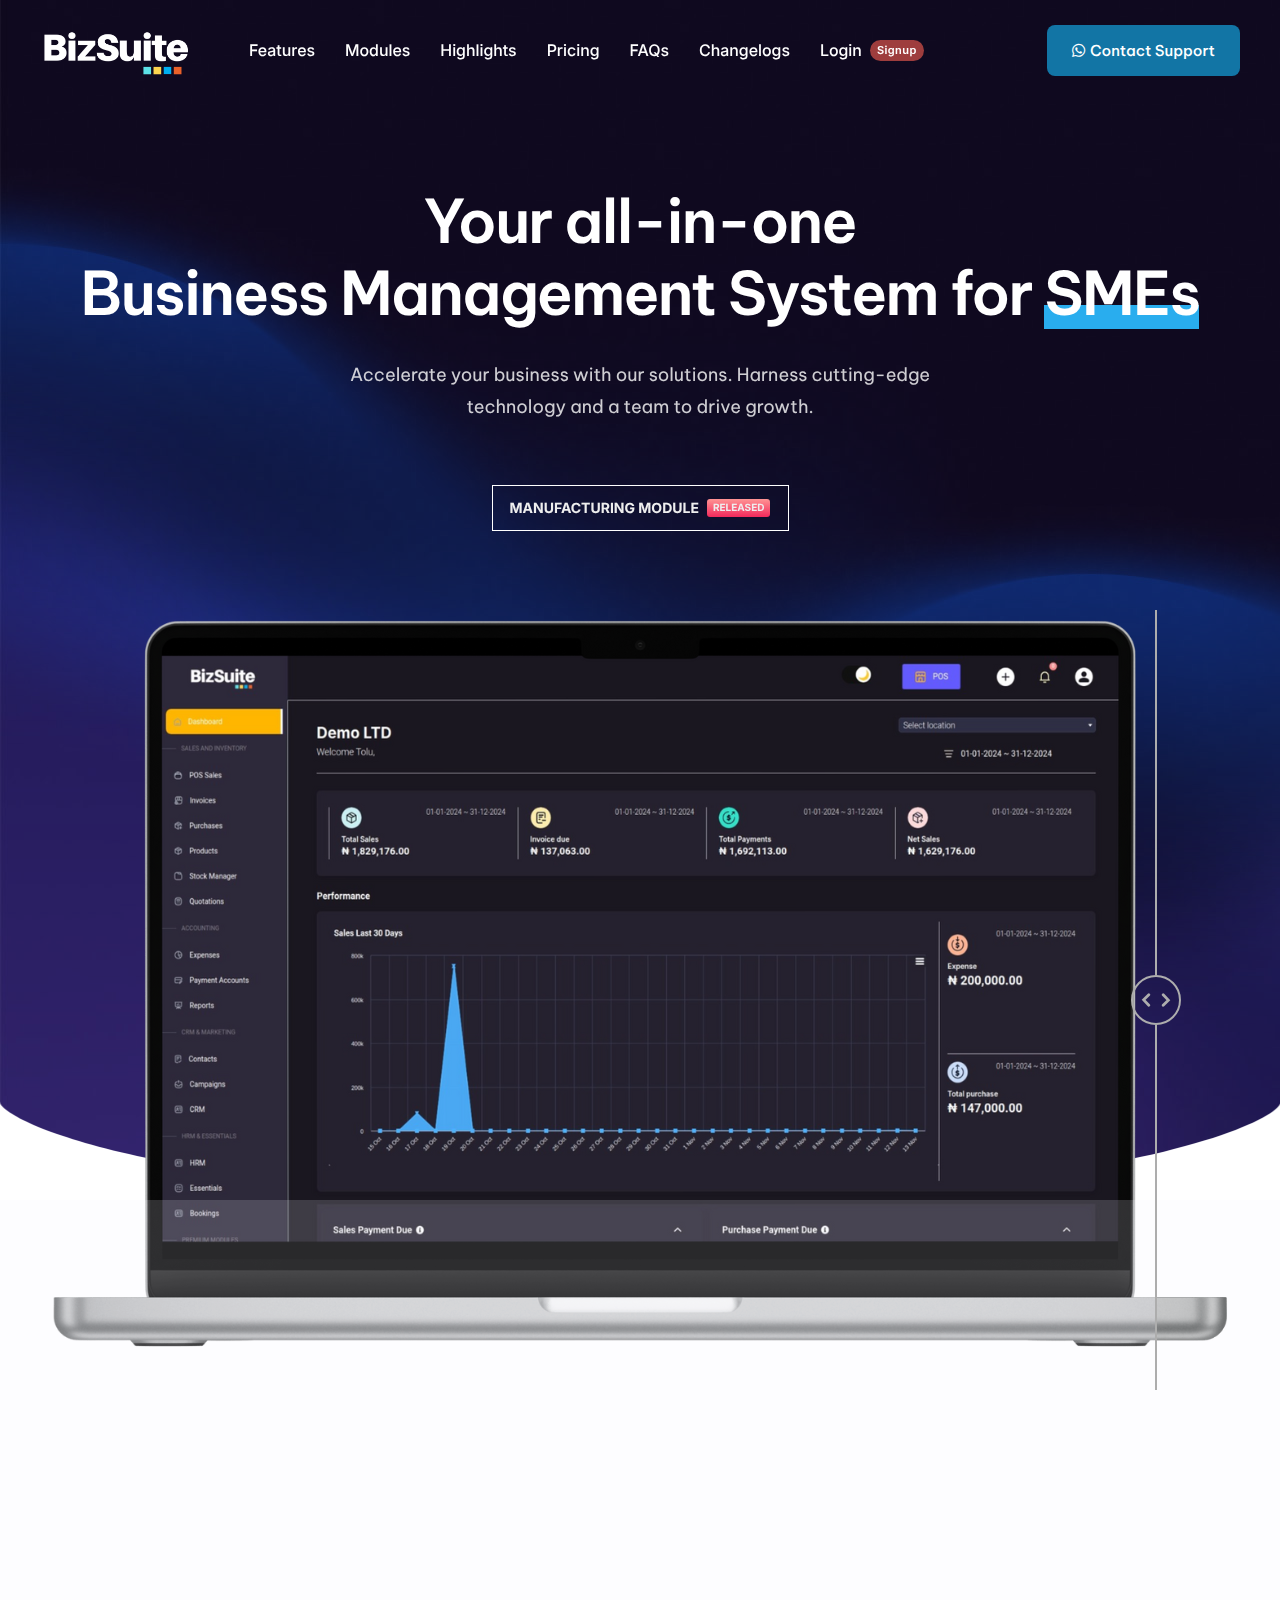
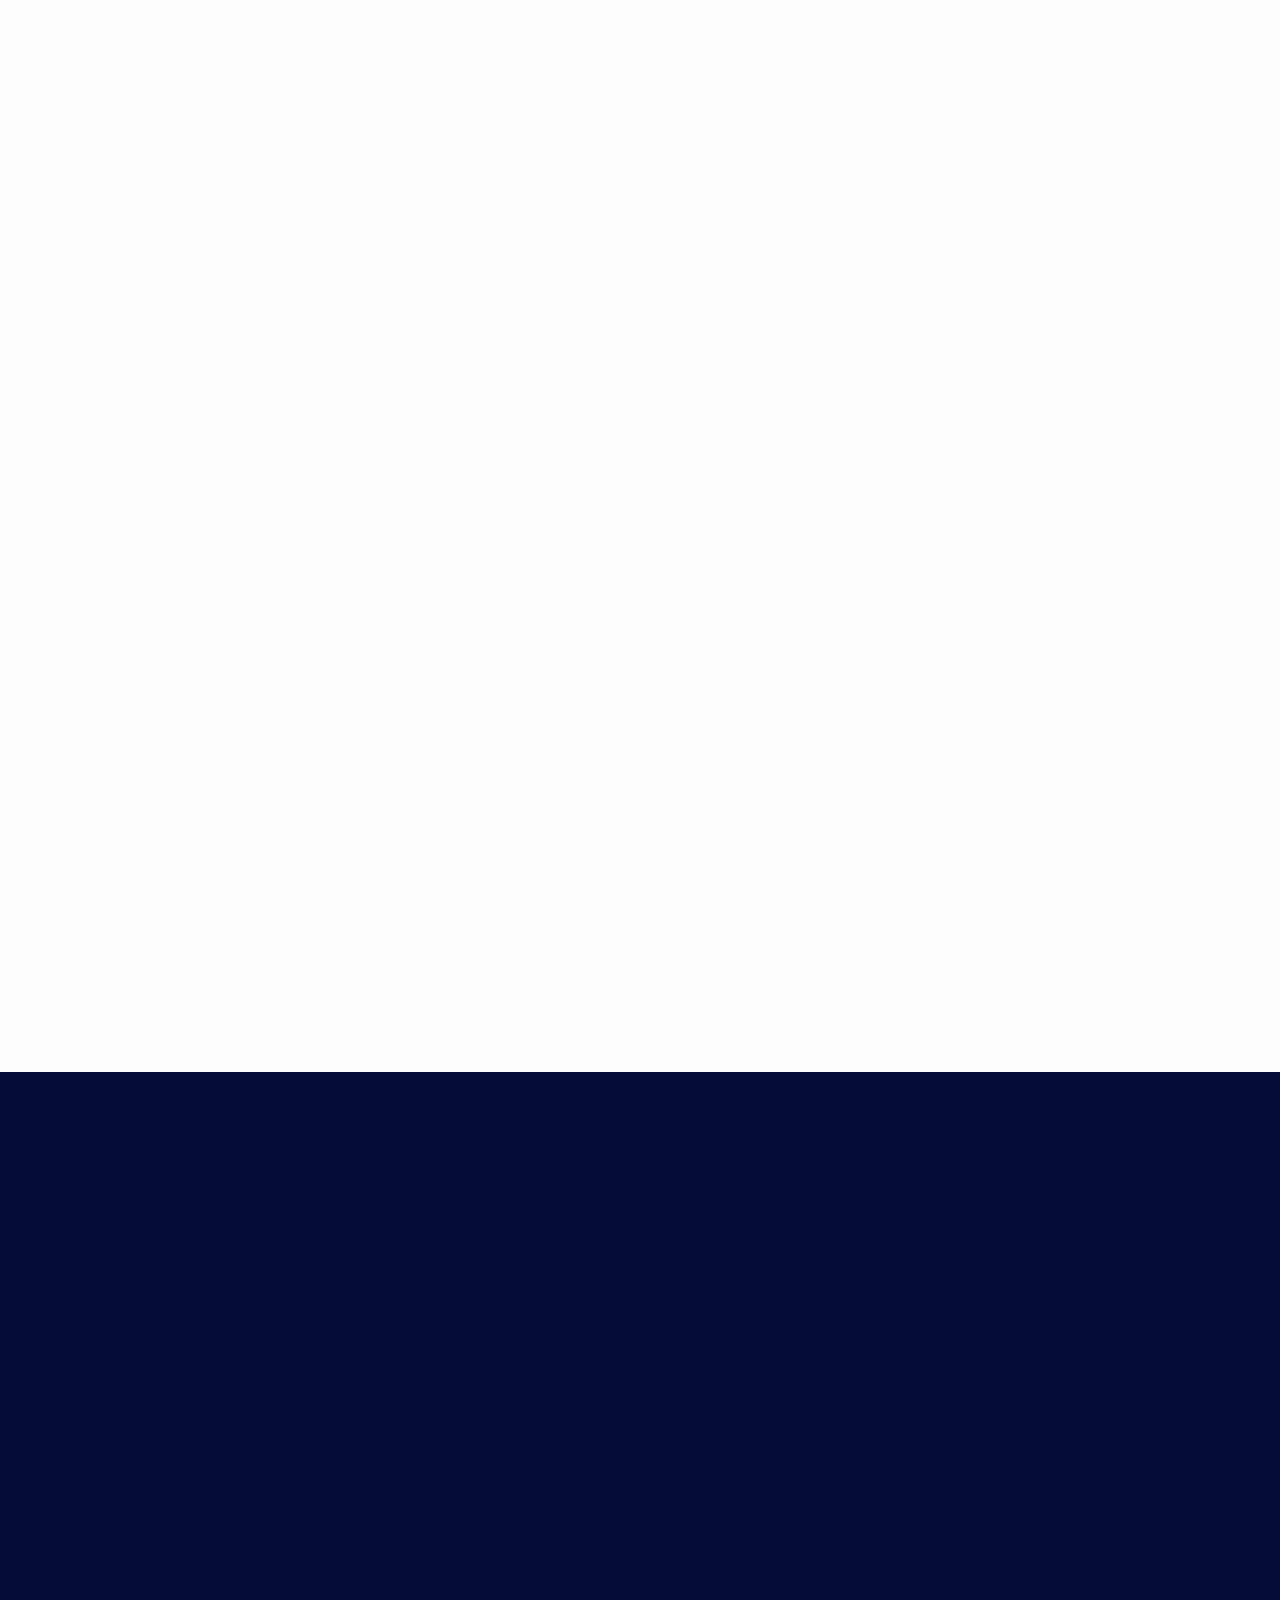
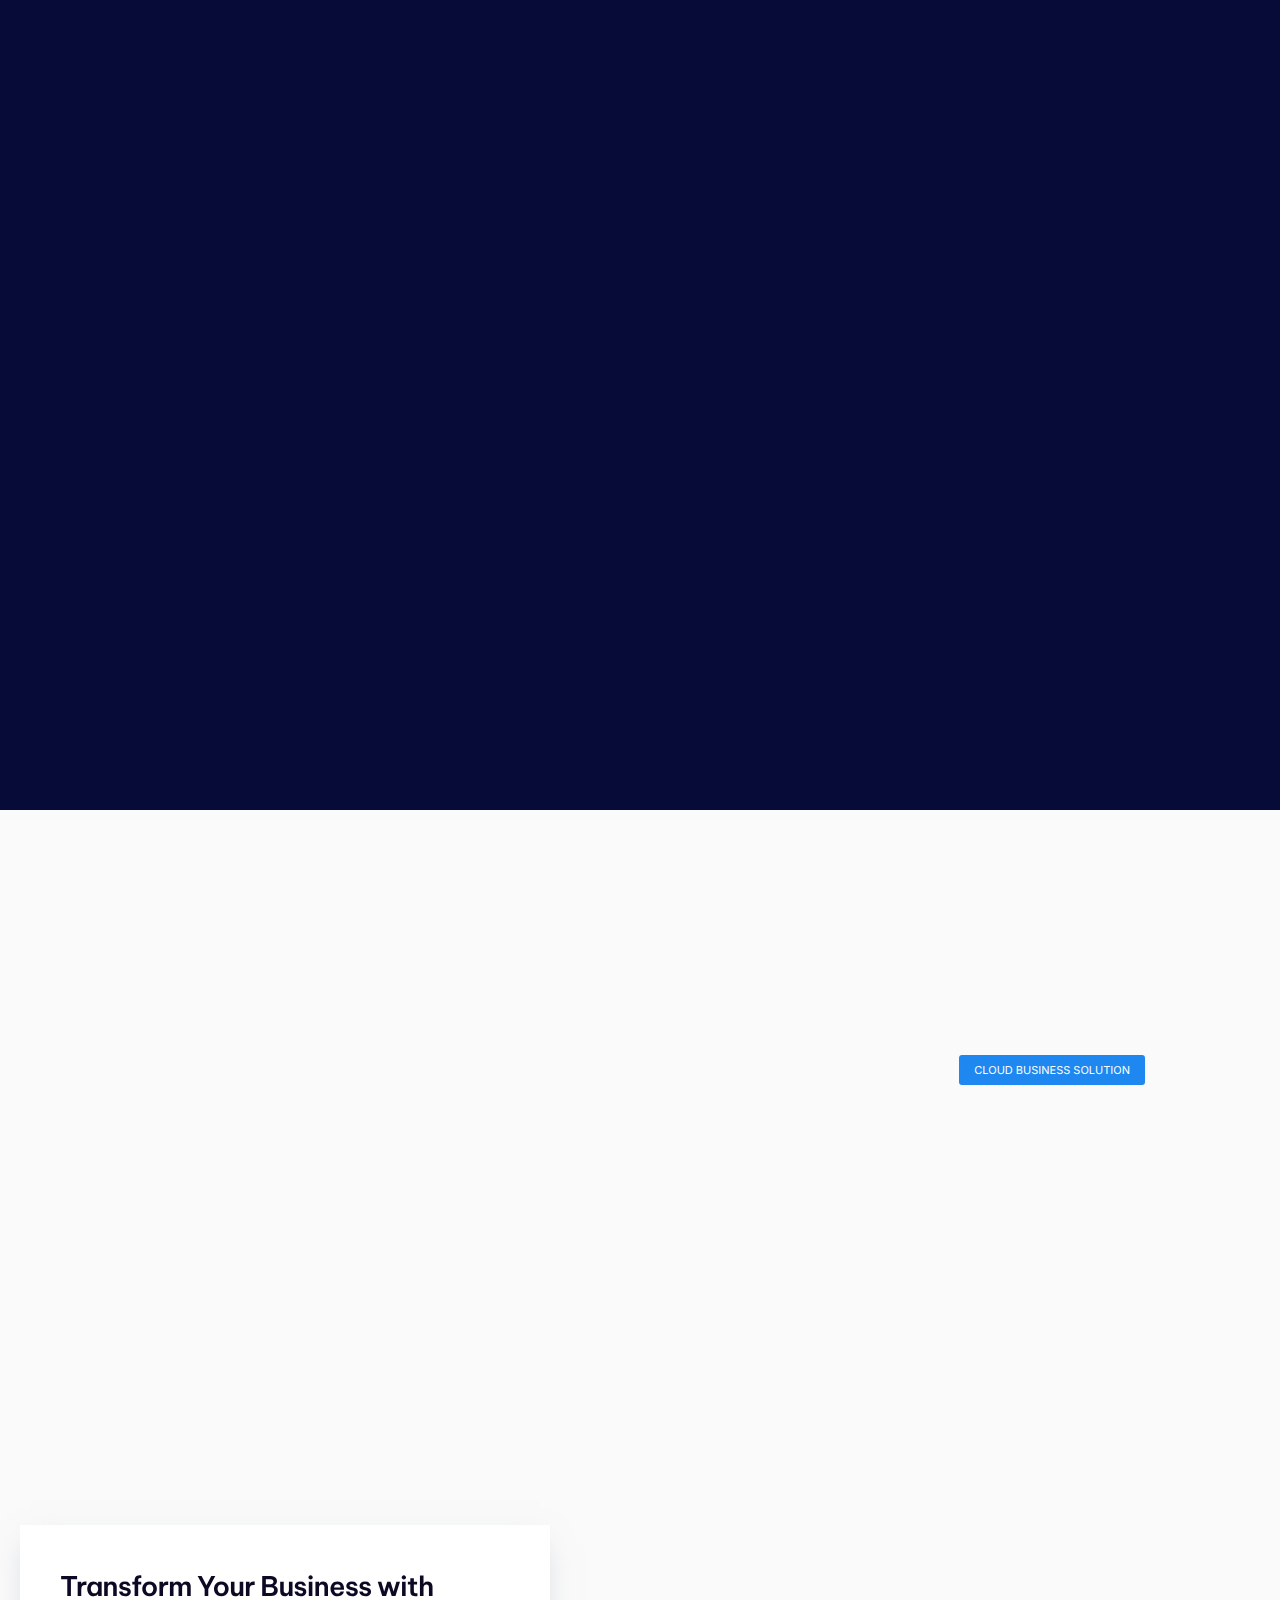
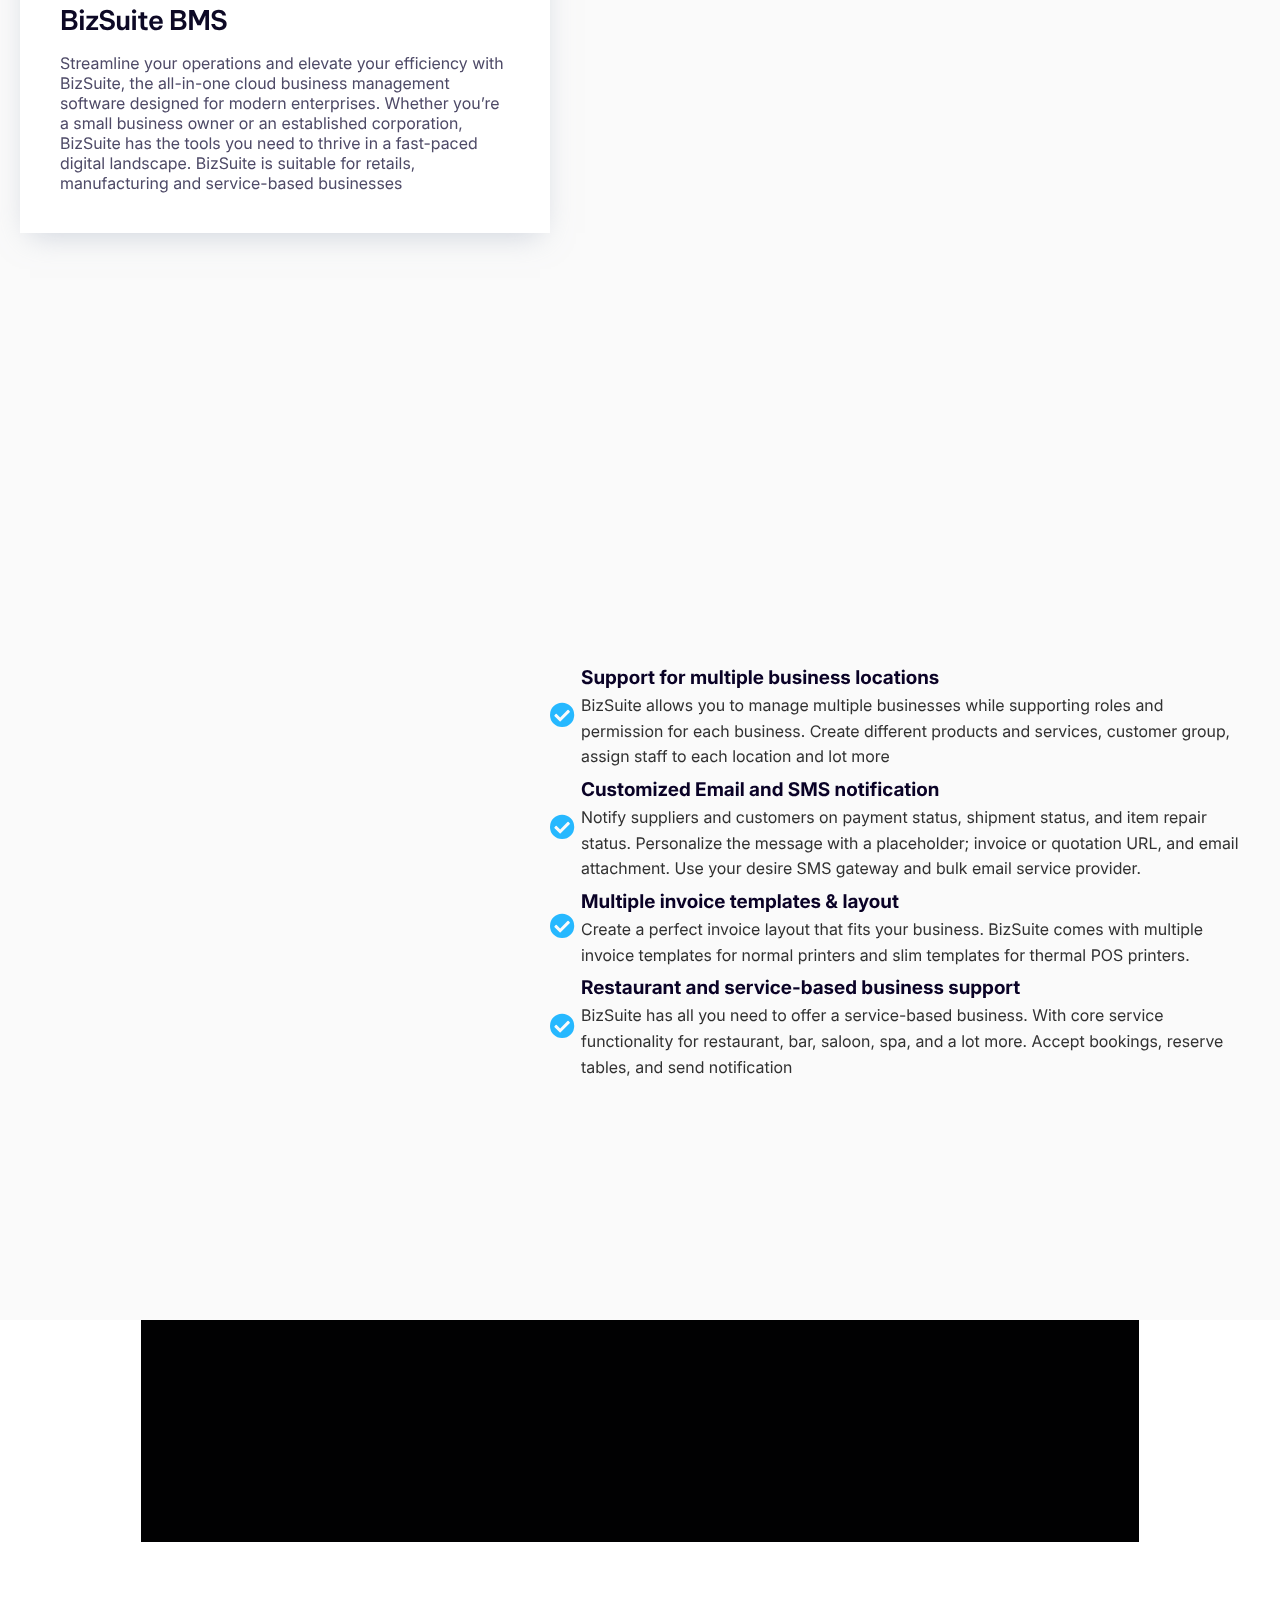
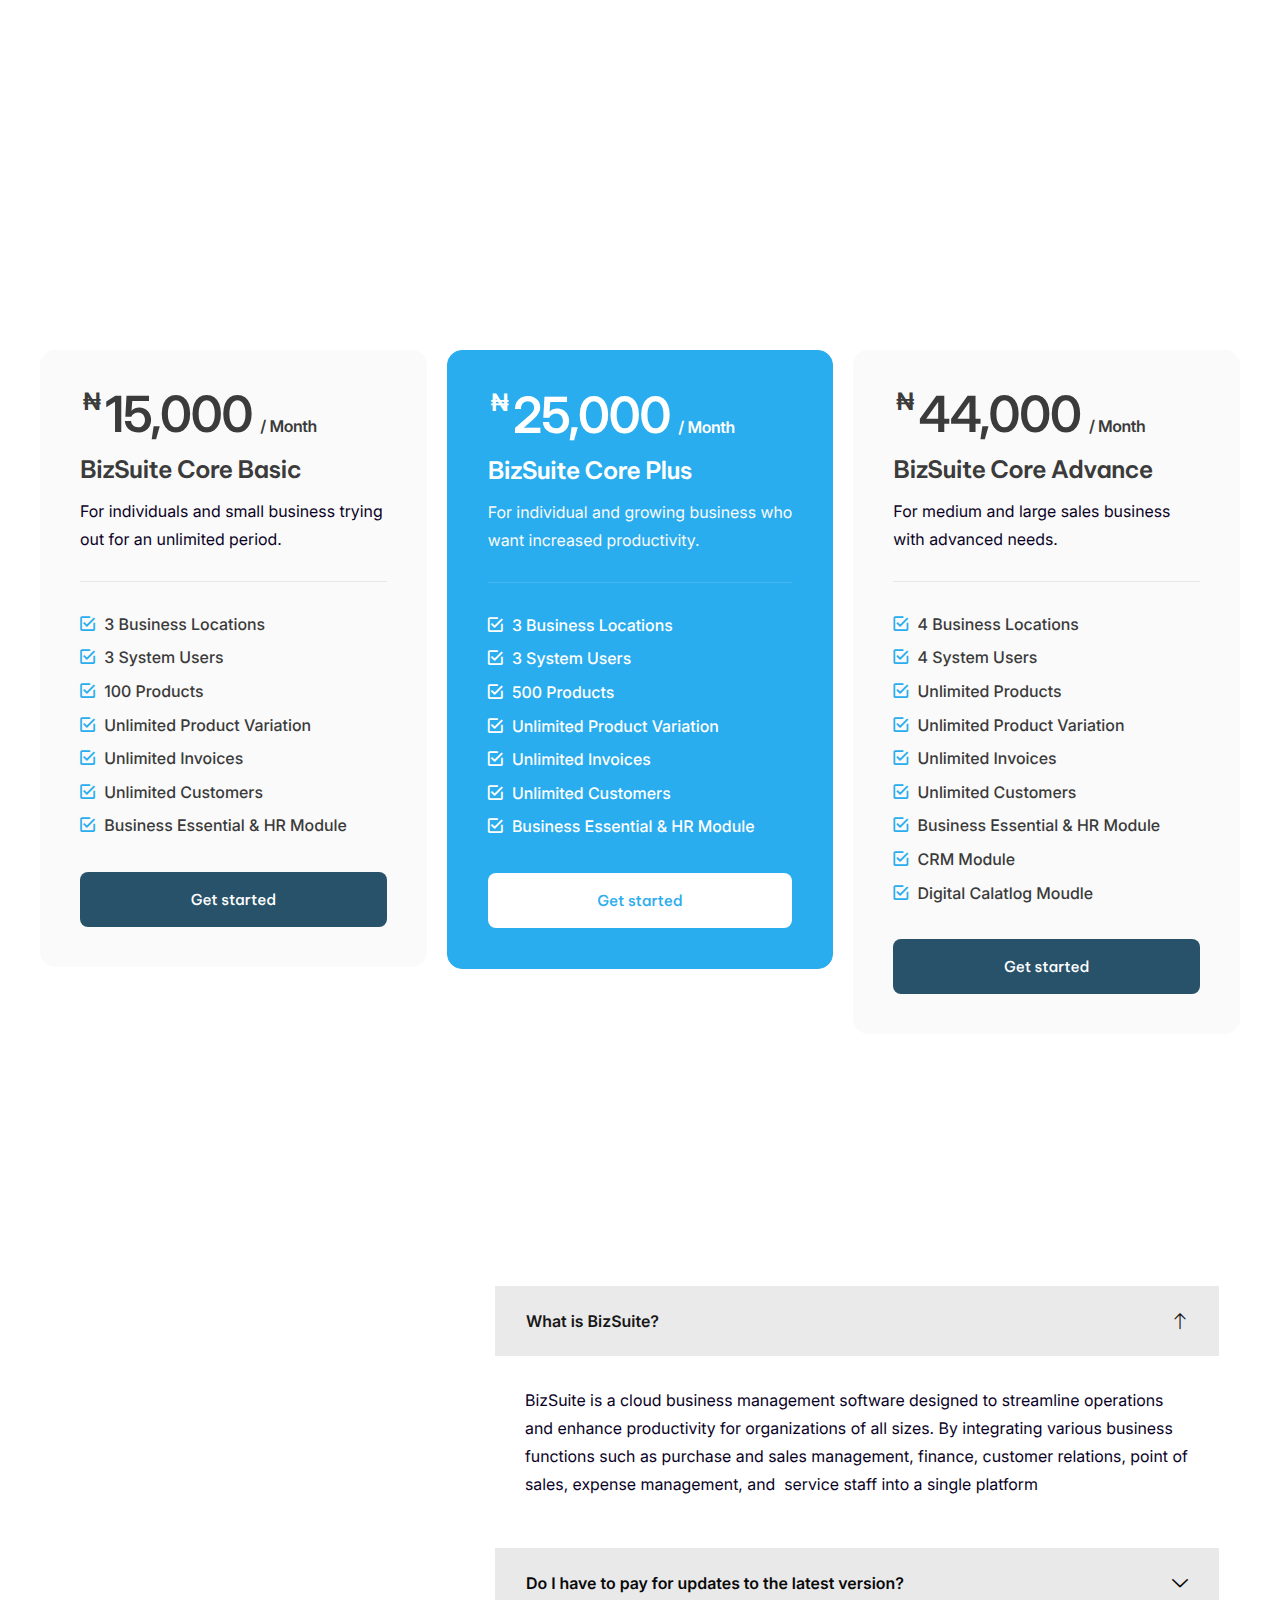
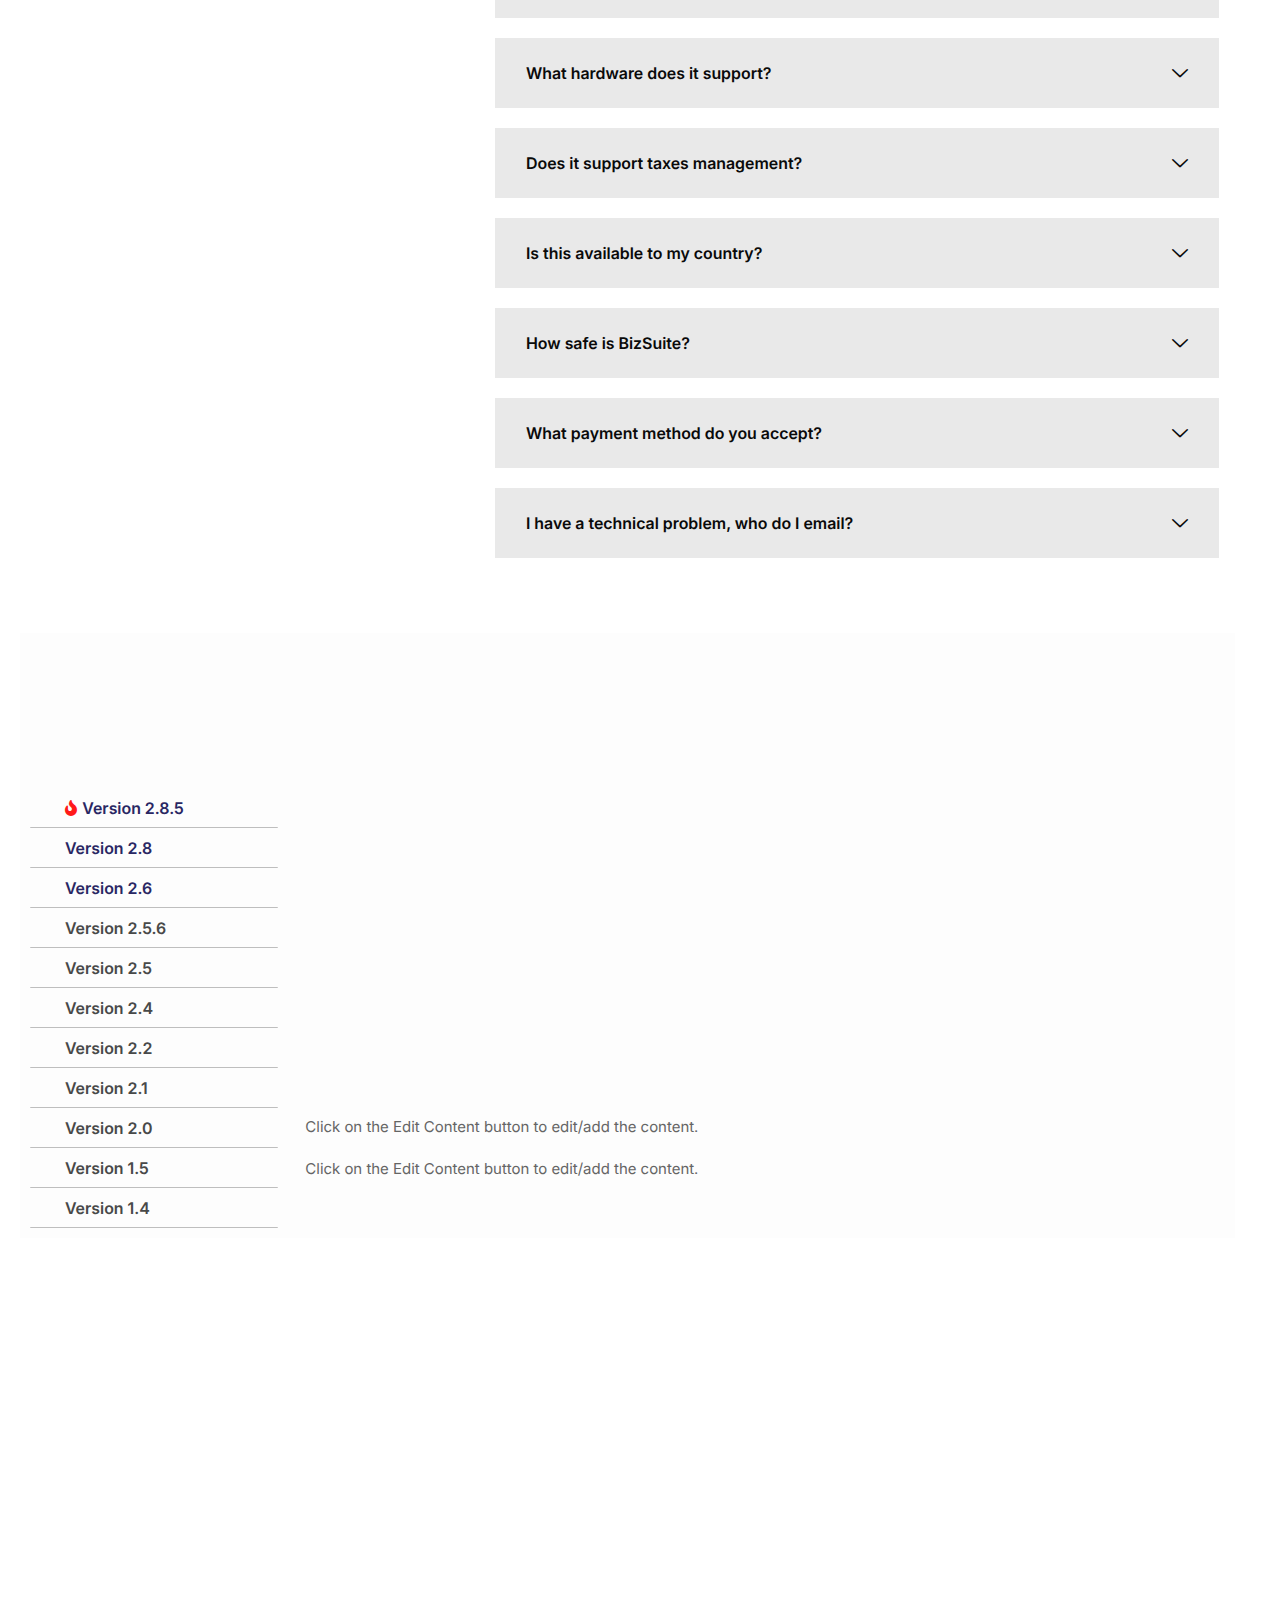
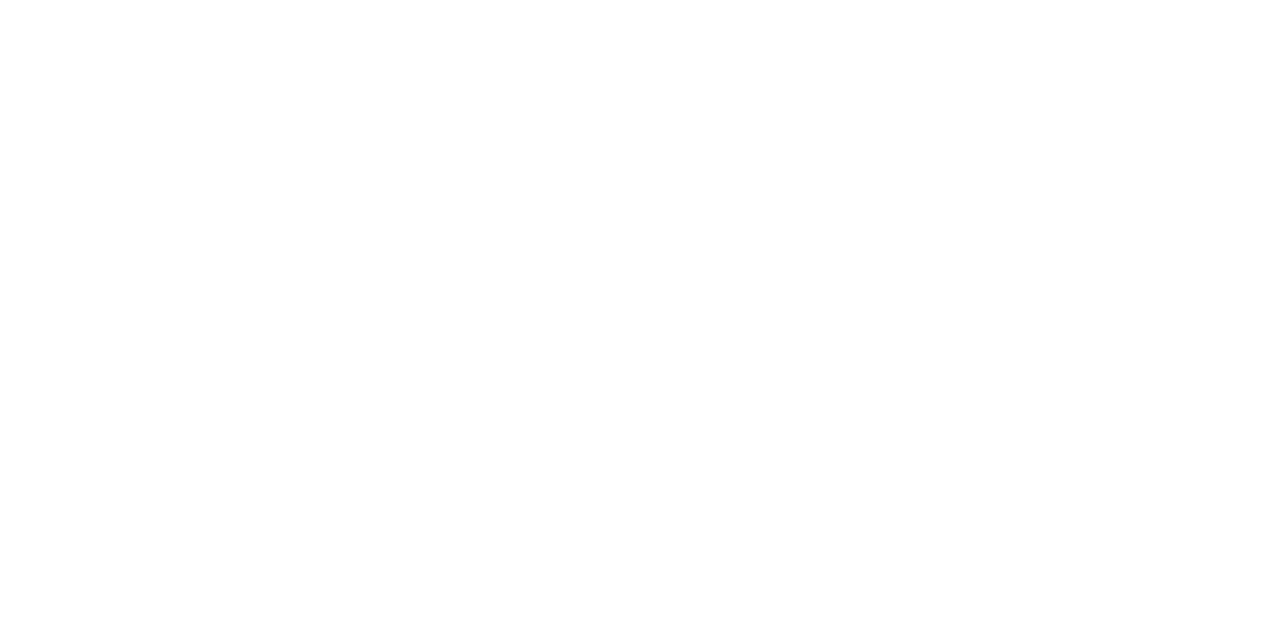
==== commit b1c5743d: "CHANGELOG" ====
--- a/index.html
+++ b/index.html
@@ -10,16 +10,17 @@
 <!-- / SuperPWA.com -->
 <title>BizSuite BMS - Optimized Business Management System</title>
 <meta name="robots" content="max-image-preview:large, max-snippet:-1, max-video-preview:-1">
-<link rel="alternate" type="application/rss+xml" title="BizSuite BMS - Optimized Business Management System &raquo; Feed" href="./feed/index.html">
+	<style>img:is([sizes="auto" i], [sizes^="auto," i]) { contain-intrinsic-size: 3000px 1500px }</style>
+	<link rel="alternate" type="application/rss+xml" title="BizSuite BMS - Optimized Business Management System &raquo; Feed" href="./feed/index.html">
 <link rel="alternate" type="application/rss+xml" title="BizSuite BMS - Optimized Business Management System &raquo; Comments Feed" href="./comments/feed/index.html">
-<script type="800f70fc25b7a315965d1740-text/javascript">
-window._wpemojiSettings = {"baseUrl":"https:\/\/s.w.org\/images\/core\/emoji\/15.0.3\/72x72\/","ext":".png","svgUrl":"https:\/\/s.w.org\/images\/core\/emoji\/15.0.3\/svg\/","svgExt":".svg","source":{"concatemoji":".\/\/wp-includes\/js\/wp-emoji-release.min.js?ver=6.6.2"}};
+<script type="eb832cc3693322a72f19036b-text/javascript">
+window._wpemojiSettings = {"baseUrl":"https:\/\/s.w.org\/images\/core\/emoji\/15.0.3\/72x72\/","ext":".png","svgUrl":"https:\/\/s.w.org\/images\/core\/emoji\/15.0.3\/svg\/","svgExt":".svg","source":{"concatemoji":".\/\/wp-includes\/js\/wp-emoji-release.min.js?ver=6.7.1"}};
 /*! This file is auto-generated */
 !function(i,n){var o,s,e;function c(e){try{var t={supportTests:e,timestamp:(new Date).valueOf()};sessionStorage.setItem(o,JSON.stringify(t))}catch(e){}}function p(e,t,n){e.clearRect(0,0,e.canvas.width,e.canvas.height),e.fillText(t,0,0);var t=new Uint32Array(e.getImageData(0,0,e.canvas.width,e.canvas.height).data),r=(e.clearRect(0,0,e.canvas.width,e.canvas.height),e.fillText(n,0,0),new Uint32Array(e.getImageData(0,0,e.canvas.width,e.canvas.height).data));return t.every(function(e,t){return e===r[t]})}function u(e,t,n){switch(t){case"flag":return n(e,"🏳️‍⚧️","🏳️​⚧️")?!1:!n(e,"🇺🇳","🇺​🇳")&&!n(e,"🏴󠁧󠁢󠁥󠁮󠁧󠁿","🏴​󠁧​󠁢​󠁥​󠁮​󠁧​󠁿");case"emoji":return!n(e,"🐦‍⬛","🐦​⬛")}return!1}function f(e,t,n){var r="undefined"!=typeof WorkerGlobalScope&&self instanceof WorkerGlobalScope?new OffscreenCanvas(300,150):i.createElement("canvas"),a=r.getContext("2d",{willReadFrequently:!0}),o=(a.textBaseline="top",a.font="600 32px Arial",{});return e.forEach(function(e){o[e]=t(a,e,n)}),o}function t(e){var t=i.createElement("script");t.src=e,t.defer=!0,i.head.appendChild(t)}"undefined"!=typeof Promise&&(o="wpEmojiSettingsSupports",s=["flag","emoji"],n.supports={everything:!0,everythingExceptFlag:!0},e=new Promise(function(e){i.addEventListener("DOMContentLoaded",e,{once:!0})}),new Promise(function(t){var n=function(){try{var e=JSON.parse(sessionStorage.getItem(o));if("object"==typeof e&&"number"==typeof e.timestamp&&(new Date).valueOf()<e.timestamp+604800&&"object"==typeof e.supportTests)return e.supportTests}catch(e){}return null}();if(!n){if("undefined"!=typeof Worker&&"undefined"!=typeof OffscreenCanvas&&"undefined"!=typeof URL&&URL.createObjectURL&&"undefined"!=typeof Blob)try{var e="postMessage("+f.toString()+"("+[JSON.stringify(s),u.toString(),p.toString()].join(",")+"));",r=new Blob([e],{type:"text/javascript"}),a=new Worker(URL.createObjectURL(r),{name:"wpTestEmojiSupports"});return void(a.onmessage=function(e){c(n=e.data),a.terminate(),t(n)})}catch(e){}c(n=f(s,u,p))}t(n)}).then(function(e){for(var t in e)n.supports[t]=e[t],n.supports.everything=n.supports.everything&&n.supports[t],"flag"!==t&&(n.supports.everythingExceptFlag=n.supports.everythingExceptFlag&&n.supports[t]);n.supports.everythingExceptFlag=n.supports.everythingExceptFlag&&!n.supports.flag,n.DOMReady=!1,n.readyCallback=function(){n.DOMReady=!0}}).then(function(){return e}).then(function(){var e;n.supports.everything||(n.readyCallback(),(e=n.source||{}).concatemoji?t(e.concatemoji):e.wpemoji&&e.twemoji&&(t(e.twemoji),t(e.wpemoji)))}))}((window,document),window._wpemojiSettings);
 </script>
 <link rel="stylesheet" id="elementor-frontend-css" href="./wp-content/plugins/elementor/assets/css/frontend.min.css?ver=3.24.7" media="all">
-<link rel="stylesheet" id="elementor-post-96-css" href="./wp-content/uploads/elementor/css/post-96.css?ver=1731509852" media="all">
-<link rel="stylesheet" id="elementor-post-823-css" href="./wp-content/uploads/elementor/css/post-823.css?ver=1731509852" media="all">
+<link rel="stylesheet" id="elementor-post-96-css" href="./wp-content/uploads/elementor/css/post-96.css?ver=1731512664" media="all">
+<link rel="stylesheet" id="elementor-post-823-css" href="./wp-content/uploads/elementor/css/post-823.css?ver=1731512665" media="all">
 <style id="wp-emoji-styles-inline-css">img.wp-smiley, img.emoji {
 		display: inline !important;
 		border: none !important;
@@ -35,9 +36,9 @@
 <link rel="stylesheet" id="elementor-icons-css" href="./wp-content/plugins/elementor/assets/lib/eicons/css/elementor-icons.min.css?ver=5.31.0" media="all">
 <link rel="stylesheet" id="swiper-css" href="./wp-content/plugins/elementor/assets/lib/swiper/v8/css/swiper.min.css?ver=8.4.5" media="all">
 <link rel="stylesheet" id="e-swiper-css" href="./wp-content/plugins/elementor/assets/css/conditionals/e-swiper.min.css?ver=3.24.7" media="all">
-<link rel="stylesheet" id="elementor-post-6-css" href="./wp-content/uploads/elementor/css/post-6.css?ver=1731509852" media="all">
+<link rel="stylesheet" id="elementor-post-6-css" href="./wp-content/uploads/elementor/css/post-6.css?ver=1731512665" media="all">
 <link rel="stylesheet" id="cotton-css" href="./wp-content/plugins/elementskit/modules/mouse-cursor/assets/css/style.css?ver=3.7.1" media="all">
-<link rel="stylesheet" id="elementor-global-css" href="./wp-content/uploads/elementor/css/global.css?ver=1731509854" media="all">
+<link rel="stylesheet" id="elementor-global-css" href="./wp-content/uploads/elementor/css/global.css?ver=1731512666" media="all">
 <link rel="stylesheet" id="e-animation-fadeIn-css" href="./wp-content/plugins/elementor/assets/lib/animations/styles/fadeIn.min.css?ver=3.24.7" media="all">
 <link rel="stylesheet" id="widget-heading-css" href="./wp-content/plugins/elementor/assets/css/widget-heading.min.css?ver=3.24.7" media="all">
 <link rel="stylesheet" id="e-shapes-css" href="./wp-content/plugins/elementor/assets/css/conditionals/shapes.min.css?ver=3.24.7" media="all">
@@ -45,9 +46,9 @@
 <link rel="stylesheet" id="widget-image-css" href="./wp-content/plugins/elementor/assets/css/widget-image.min.css?ver=3.24.7" media="all">
 <link rel="stylesheet" id="e-animation-fadeInLeft-css" href="./wp-content/plugins/elementor/assets/lib/animations/styles/fadeInLeft.min.css?ver=3.24.7" media="all">
 <link rel="stylesheet" id="widget-text-editor-css" href="./wp-content/plugins/elementor/assets/css/widget-text-editor.min.css?ver=3.24.7" media="all">
-<link rel="stylesheet" id="elementor-post-21189-css" href="./wp-content/uploads/elementor/css/post-21189.css?ver=1731511863" media="all">
+<link rel="stylesheet" id="elementor-post-21189-css" href="./wp-content/uploads/elementor/css/post-21189.css?ver=1735822348" media="all">
 <link rel="stylesheet" id="ep-styles-css" href="./wp-content/uploads/element-pack/minified/css/ep-styles.css?ver=1731395729" media="all">
-<link rel="stylesheet" id="font-awesome-min-css" href="./wp-content/plugins/keydesign-framework/includes/admin/lib/nuxy/metaboxes/assets/vendors/font-awesome.min.css?ver=1731511913" media="all">
+<link rel="stylesheet" id="font-awesome-min-css" href="./wp-content/plugins/keydesign-framework/includes/admin/lib/nuxy/metaboxes/assets/vendors/font-awesome.min.css?ver=1735822633" media="all">
 <link rel="stylesheet" id="sierra-variables-css" href="./wp-content/themes/bizsuite/assets/css/variables.css?ver=1.4" media="all">
 <link rel="stylesheet" id="sierra-global-css" href="./wp-content/themes/bizsuite/assets/css/global.css?ver=1.4" media="all">
 <link rel="stylesheet" id="elementor-icons-ekiticons-css" href="./wp-content/plugins/elementskit-lite/modules/elementskit-icon-pack/assets/css/ekiticons.css?ver=3.2.9" media="all">
@@ -60,25 +61,25 @@
 <link rel="stylesheet" id="keydesign-woocommerce-css" href="./wp-content/plugins/keydesign-framework/assets/css/keydesign-woocommerce.css?ver=1.8.1" media="all">
 <link rel="stylesheet" id="bdt-uikit-css" href="./wp-content/plugins/bdthemes-element-pack/assets/css/bdt-uikit.css?ver=3.21.7" media="all">
 <link rel="stylesheet" id="ep-helper-css" href="./wp-content/plugins/bdthemes-element-pack/assets/css/ep-helper.css?ver=7.17.0" media="all">
-<link rel="stylesheet" id="google-fonts-1-css" href="https://fonts.googleapis.com/css?family=Be+Vietnam+Pro%3A100%2C100italic%2C200%2C200italic%2C300%2C300italic%2C400%2C400italic%2C500%2C500italic%2C600%2C600italic%2C700%2C700italic%2C800%2C800italic%2C900%2C900italic%7CInter%3A100%2C100italic%2C200%2C200italic%2C300%2C300italic%2C400%2C400italic%2C500%2C500italic%2C600%2C600italic%2C700%2C700italic%2C800%2C800italic%2C900%2C900italic&#038;display=swap&#038;ver=6.6.2" media="all">
+<link rel="stylesheet" id="google-fonts-1-css" href="https://fonts.googleapis.com/css?family=Be+Vietnam+Pro%3A100%2C100italic%2C200%2C200italic%2C300%2C300italic%2C400%2C400italic%2C500%2C500italic%2C600%2C600italic%2C700%2C700italic%2C800%2C800italic%2C900%2C900italic%7CInter%3A100%2C100italic%2C200%2C200italic%2C300%2C300italic%2C400%2C400italic%2C500%2C500italic%2C600%2C600italic%2C700%2C700italic%2C800%2C800italic%2C900%2C900italic&#038;display=swap&#038;ver=6.7.1" media="all">
 <link rel="stylesheet" id="elementor-icons-shared-0-css" href="./wp-content/plugins/elementor/assets/lib/font-awesome/css/fontawesome.min.css?ver=5.15.3" media="all">
 <link rel="stylesheet" id="elementor-icons-fa-brands-css" href="./wp-content/plugins/elementor/assets/lib/font-awesome/css/brands.min.css?ver=5.15.3" media="all">
 <link rel="stylesheet" id="elementor-icons-fa-solid-css" href="./wp-content/plugins/elementor/assets/lib/font-awesome/css/solid.min.css?ver=5.15.3" media="all">
 <link rel="preconnect" href="https://fonts.gstatic.com/" crossorigin>
-<script src="./wp-includes/js/jquery/jquery.min.js?ver=3.7.1" id="jquery-core-js" type="800f70fc25b7a315965d1740-text/javascript"></script>
-<script src="./wp-includes/js/jquery/jquery-migrate.min.js?ver=3.4.1" id="jquery-migrate-js" type="800f70fc25b7a315965d1740-text/javascript"></script>
-<script src="./wp-content/plugins/keydesign-framework/assets/js/back-to-top.js?ver=1.8.1" id="keydesign-go-top-js" type="800f70fc25b7a315965d1740-text/javascript"></script>
-<script src="./wp-content/plugins/keydesign-framework/assets/js/smooth-scroll.js?ver=1.8.1" id="keydesign-smooth-scroll-js" type="800f70fc25b7a315965d1740-text/javascript"></script>
-<script src="./wp-content/plugins/elementskit/modules/parallax/assets/js/jarallax.js?ver=3.7.1" id="jarallax-js" type="800f70fc25b7a315965d1740-text/javascript"></script>
+<script src="./wp-includes/js/jquery/jquery.min.js?ver=3.7.1" id="jquery-core-js" type="eb832cc3693322a72f19036b-text/javascript"></script>
+<script src="./wp-includes/js/jquery/jquery-migrate.min.js?ver=3.4.1" id="jquery-migrate-js" type="eb832cc3693322a72f19036b-text/javascript"></script>
+<script src="./wp-content/plugins/keydesign-framework/assets/js/back-to-top.js?ver=1.8.1" id="keydesign-go-top-js" type="eb832cc3693322a72f19036b-text/javascript"></script>
+<script src="./wp-content/plugins/keydesign-framework/assets/js/smooth-scroll.js?ver=1.8.1" id="keydesign-smooth-scroll-js" type="eb832cc3693322a72f19036b-text/javascript"></script>
+<script src="./wp-content/plugins/elementskit/modules/parallax/assets/js/jarallax.js?ver=3.7.1" id="jarallax-js" type="eb832cc3693322a72f19036b-text/javascript"></script>
 <link rel="https://api.w.org/" href="./wp-json/index.html">
 <link rel="alternate" title="JSON" type="application/json" href="./wp-json/wp/v2/pages/21189/index.html">
 <link rel="EditURI" type="application/rsd+xml" title="RSD" href="./xmlrpc.php?rsd">
-<meta name="generator" content="WordPress 6.6.2">
+<meta name="generator" content="WordPress 6.7.1">
 <link rel="shortlink" href="./index.html">
 <link rel="alternate" title="oEmbed (JSON)" type="application/json+oembed" href="./wp-json/oembed/1.0/embed/index.html?url=https%3A%2F%2F%2F">
 <link rel="alternate" title="oEmbed (XML)" type="text/xml+oembed" href="./wp-json/oembed/1.0/embed/index.html?url=https%3A%2F%2F%2F#038;format=xml">
 <!--Start of Tawk.to Script-->
-<script type="800f70fc25b7a315965d1740-text/javascript">var Tawk_API=Tawk_API||{}, Tawk_LoadStart=new Date();
+<script type="eb832cc3693322a72f19036b-text/javascript">var Tawk_API=Tawk_API||{}, Tawk_LoadStart=new Date();
 (function(){
 var s1=document.createElement("script"),s0=document.getElementsByTagName("script")[0];
 s1.async=true;
@@ -90,27 +91,27 @@
 <!--End of Tawk.to Script-->
 
 <!-- Google tag (gtag.js) -->
-<script async src="https://www.googletagmanager.com/gtag/js?id=G-Y4XBD3R45S" type="800f70fc25b7a315965d1740-text/javascript"></script>
-<script type="800f70fc25b7a315965d1740-text/javascript">window.dataLayer = window.dataLayer || [];
+<script async src="https://www.googletagmanager.com/gtag/js?id=G-Y4XBD3R45S" type="eb832cc3693322a72f19036b-text/javascript"></script>
+<script type="eb832cc3693322a72f19036b-text/javascript">window.dataLayer = window.dataLayer || [];
   function gtag(){dataLayer.push(arguments);}
   gtag('js', new Date());
 
   gtag('config', 'G-Y4XBD3R45S');</script>
 
 <!-- Google tag (gtag.js) -->
-<script async src="https://www.googletagmanager.com/gtag/js?id=G-QPMZXM3EKV" type="800f70fc25b7a315965d1740-text/javascript"></script>
-<script type="800f70fc25b7a315965d1740-text/javascript">window.dataLayer = window.dataLayer || [];
+<script async src="https://www.googletagmanager.com/gtag/js?id=G-QPMZXM3EKV" type="eb832cc3693322a72f19036b-text/javascript"></script>
+<script type="eb832cc3693322a72f19036b-text/javascript">window.dataLayer = window.dataLayer || [];
   function gtag(){dataLayer.push(arguments);}
   gtag('js', new Date());
 
-  gtag('config', 'G-QPMZXM3EKV');</script>	<script type="800f70fc25b7a315965d1740-text/javascript">var stm_wpcfto_ajaxurl = './/wp-admin/admin-ajax.php';</script>
+  gtag('config', 'G-QPMZXM3EKV');</script>	<script type="eb832cc3693322a72f19036b-text/javascript">var stm_wpcfto_ajaxurl = './/wp-admin/admin-ajax.php';</script>
 
 	<style>.vue_is_disabled {
 			display: none;
 		}</style>
-		<script type="800f70fc25b7a315965d1740-text/javascript">var stm_wpcfto_nonces = {"wpcfto_save_settings":"4cadece3a4","get_image_url":"cabe97c46d","wpcfto_upload_file":"b5ec179f2b","wpcfto_search_posts":"06a5ec4cea"};</script>
+		<script type="eb832cc3693322a72f19036b-text/javascript">var stm_wpcfto_nonces = {"wpcfto_save_settings":"daf1d64117","get_image_url":"9252a155ea","wpcfto_upload_file":"6716e0d22c","wpcfto_search_posts":"e044526c1a"};</script>
 	<meta name="generator" content="Elementor 3.24.7; features: additional_custom_breakpoints; settings: css_print_method-external, google_font-enabled, font_display-swap">
-<script type="800f70fc25b7a315965d1740-text/javascript">var elementskit_module_parallax_url = ".//wp-content/plugins/elementskit/modules/parallax/";</script><link rel="canonical" href="./index.html">
+<script type="eb832cc3693322a72f19036b-text/javascript">var elementskit_module_parallax_url = ".//wp-content/plugins/elementskit/modules/parallax/";</script><link rel="canonical" href="./index.html">
 <meta name="description" content="Accelerate your business with our solutions. Harness cutting-edge technology and a team to drive growth.">
 <meta property="og:title" content="BizSuite BMS - Optimized Business Management System">
 <meta property="og:type" content="website">
@@ -181,7 +182,7 @@
 <li id="menu-item-21946" class="menu-item menu-item-type-custom menu-item-object-custom menu-item-21946 nav-item elementskit-mobile-builder-content" data-vertical-menu="750px"><a href="#pricing" class="ekit-menu-nav-link">Pricing</a></li>
 <li id="menu-item-21947" class="menu-item menu-item-type-custom menu-item-object-custom menu-item-21947 nav-item elementskit-mobile-builder-content" data-vertical-menu="750px"><a href="#faqs" class="ekit-menu-nav-link">FAQs</a></li>
 <li id="menu-item-21948" class="menu-item menu-item-type-custom menu-item-object-custom menu-item-21948 nav-item elementskit-mobile-builder-content" data-vertical-menu="750px"><a href="#changelogs" class="ekit-menu-nav-link">Changelogs</a></li>
-<li id="menu-item-21942" class="menu-item menu-item-type-custom menu-item-object-custom menu-item-21942 nav-item elementskit-mobile-builder-content" data-vertical-menu="750px"><a href="https://app.bizsuite.com.ng/" class="ekit-menu-nav-link"><span style="background:#9e3d3d; color:#ffffff" class="ekit-menu-badge">Signup<i style="border-top-color:#9e3d3d" class="ekit-menu-badge-arrow"></i></span>Login</a></li>
+<li id="menu-item-21942" class="menu-item menu-item-type-custom menu-item-object-custom menu-item-21942 nav-item elementskit-mobile-builder-content" data-vertical-menu="750px"><a href="http://app.bizsuite.com.ng/login" class="ekit-menu-nav-link"><span style="background:#9e3d3d; color:#ffffff" class="ekit-menu-badge">Signup<i style="border-top-color:#9e3d3d" class="ekit-menu-badge-arrow"></i></span>Login</a></li>
 </ul>
 <div class="elementskit-nav-identity-panel">
 				<div class="elementskit-site-title">
@@ -282,7 +283,7 @@
 				<div class="elementor-widget-container">
 					<div class="bdt-image-compare bdt-position-relative">
 			<div id="image-compare-a4da662" class="image-compare bdt-image-compare-overlay" data-settings="{&quot;id&quot;:&quot;image-compare-a4da662&quot;,&quot;default_offset_pct&quot;:93,&quot;before_label&quot;:&quot;Light Mode&quot;,&quot;after_label&quot;:&quot;Dark Mode&quot;,&quot;no_overlay&quot;:true,&quot;on_hover&quot;:true,&quot;move_slider_on_hover&quot;:true,&quot;add_circle&quot;:true,&quot;smoothing&quot;:true,&quot;smoothing_amount&quot;:400,&quot;bar_color&quot;:&quot;#ADADAD&quot;}">
-				<img decoding="async" width="1200" height="780" src="./wp-content/uploads/2024/11/dark.png" class="attachment-full size-full wp-image-22120" alt="Dark" srcset="./wp-content/uploads/2024/11/dark.png 1200w, ./wp-content/uploads/2024/11/dark-300x195.png 300w, ./wp-content/uploads/2024/11/dark-1024x666.png 1024w, ./wp-content/uploads/2024/11/dark-768x499.png 768w, ./wp-content/uploads/2024/11/dark-710x462.png 710w" sizes="(max-width: 1200px) 100vw, 1200px">				<img loading="lazy" decoding="async" width="1200" height="780" src="./wp-content/uploads/2024/11/Light.png" class="attachment-full size-full wp-image-22121" alt="Light" srcset="./wp-content/uploads/2024/11/Light.png 1200w, ./wp-content/uploads/2024/11/Light-300x195.png 300w, ./wp-content/uploads/2024/11/Light-1024x666.png 1024w, ./wp-content/uploads/2024/11/Light-768x499.png 768w, ./wp-content/uploads/2024/11/Light-710x462.png 710w" sizes="(max-width: 1200px) 100vw, 1200px">			</div>
+				<img decoding="async" width="1200" height="780" src="./wp-content/uploads/2024/11/dark.png" class="attachment-full size-full wp-image-22133" alt="Dark" srcset="./wp-content/uploads/2024/11/dark.png 1200w, ./wp-content/uploads/2024/11/dark-300x195.png 300w, ./wp-content/uploads/2024/11/dark-1024x666.png 1024w, ./wp-content/uploads/2024/11/dark-768x499.png 768w, ./wp-content/uploads/2024/11/dark-710x462.png 710w" sizes="(max-width: 1200px) 100vw, 1200px">				<img loading="lazy" decoding="async" width="1200" height="780" src="./wp-content/uploads/2024/11/Light.png" class="attachment-full size-full wp-image-22134" alt="Light" srcset="./wp-content/uploads/2024/11/Light.png 1200w, ./wp-content/uploads/2024/11/Light-300x195.png 300w, ./wp-content/uploads/2024/11/Light-1024x666.png 1024w, ./wp-content/uploads/2024/11/Light-768x499.png 768w, ./wp-content/uploads/2024/11/Light-710x462.png 710w" sizes="(max-width: 1200px) 100vw, 1200px">			</div>
 		</div>
 
 				</div>
@@ -772,20 +773,20 @@
 <div class="ekit-slide-toggle-wraper">
     <div class="ekit-switch-nav-wraper-outer" role="tablist">
         <label class="nav nav-tabs ekit-slide-toggle" id="nav-tab-cde3d0c">
-                    <a class="nav-item nav-link elementskit-switch-nav-link elementskit-switch-nav-link-1  active  elementor-repeater-item-ed823ec" id="content-ed823ec6734c6697d547-tab" data-ekit-toggle="tab" href="#content-ed823ec6734c6697d547" role="tab" aria-controls="content-ed823ec6734c6697d547" aria-selected="true" data-toggled="">
+                    <a class="nav-item nav-link elementskit-switch-nav-link elementskit-switch-nav-link-1  active  elementor-repeater-item-ed823ec" id="content-ed823ec67768d297608f-tab" data-ekit-toggle="tab" href="#content-ed823ec67768d297608f" role="tab" aria-controls="content-ed823ec67768d297608f" aria-selected="true" data-toggled="">
                             <span class="elementskit-tab-title">Monthly</span>
                         </a>
                             
                 <input type="checkbox" class="ekit-custom-control-input">
                 <i class="ekit-custom-control-label elementor-repeater-item-ed823ec"></i>
-                                    <a class="nav-item nav-link elementskit-switch-nav-link elementskit-switch-nav-link-2   elementor-repeater-item-a43fd2c" id="content-a43fd2c6734c6697d547-tab" data-ekit-toggle="tab" href="#content-a43fd2c6734c6697d547" role="tab" aria-controls="content-a43fd2c6734c6697d547" aria-selected="true" data-toggled="1">
+                                    <a class="nav-item nav-link elementskit-switch-nav-link elementskit-switch-nav-link-2   elementor-repeater-item-a43fd2c" id="content-a43fd2c67768d297608f-tab" data-ekit-toggle="tab" href="#content-a43fd2c67768d297608f" role="tab" aria-controls="content-a43fd2c67768d297608f" aria-selected="true" data-toggled="1">
                             <span class="elementskit-tab-title">Annually</span>
                         </a>
                                 </label>
     </div>
 
     <div class="tab-content" id="nav-tabContent-cde3d0c">
-            <div class="tab-pane fade ekit-toggle-switch-content elementor-repeater-item-ed823ec  active show" id="content-ed823ec6734c6697d547" role="tabpanel" aria-labelledby="content-ed823ec6734c6697d547-tab">   
+            <div class="tab-pane fade ekit-toggle-switch-content elementor-repeater-item-ed823ec  active show" id="content-ed823ec67768d297608f" role="tabpanel" aria-labelledby="content-ed823ec67768d297608f-tab">   
             <div class="animated fadeIn">
                 
 		<div class="widgetarea_warper widgetarea_warper_editable" data-elementskit-widgetarea-key="cde3d0c" data-elementskit-widgetarea-index="1">
@@ -851,7 +852,7 @@
                                             </ul>
                             </div>
             <div class="elementskit-pricing-btn-wraper order-4">
-				<a href="https://app.bizsuite.com.ng/login" class="elementskit-pricing-btn  ekit-pricing-btn-icon-pos-">
+				<a href="http://app.bizsuite.com.ng/login" target="_blank" class="elementskit-pricing-btn  ekit-pricing-btn-icon-pos-">
 					Get started				</a>
             </div>
         </div>
@@ -913,7 +914,7 @@
                                             </ul>
                             </div>
             <div class="elementskit-pricing-btn-wraper order-4">
-				<a href="https://app.bizsuite.com.ng/login" class="elementskit-pricing-btn  ekit-pricing-btn-icon-pos-">
+				<a href="http://app.bizsuite.com.ng/login" target="_blank" class="elementskit-pricing-btn  ekit-pricing-btn-icon-pos-">
 					Get started				</a>
             </div>
         </div>
@@ -983,7 +984,7 @@
                                             </ul>
                             </div>
             <div class="elementskit-pricing-btn-wraper order-4">
-				<a href="https://app.bizsuite.com.ng/login" class="elementskit-pricing-btn  ekit-pricing-btn-icon-pos-">
+				<a href="http://app.bizsuite.com.ng/login" target="_blank" class="elementskit-pricing-btn  ekit-pricing-btn-icon-pos-">
 					Get started				</a>
             </div>
         </div>
@@ -997,7 +998,7 @@
 						</div>
 		            </div>
         </div>
-            <div class="tab-pane fade ekit-toggle-switch-content elementor-repeater-item-a43fd2c " id="content-a43fd2c6734c6697d547" role="tabpanel" aria-labelledby="content-a43fd2c6734c6697d547-tab">   
+            <div class="tab-pane fade ekit-toggle-switch-content elementor-repeater-item-a43fd2c " id="content-a43fd2c67768d297608f" role="tabpanel" aria-labelledby="content-a43fd2c67768d297608f-tab">   
             <div class="animated fadeIn">
                 
 		<div class="widgetarea_warper widgetarea_warper_editable" data-elementskit-widgetarea-key="cde3d0c" data-elementskit-widgetarea-index="2">
@@ -1067,7 +1068,7 @@
                                             </ul>
                             </div>
             <div class="elementskit-pricing-btn-wraper order-4">
-				<a href="https://app.bizsuite.com.ng/login" target="_blank" class="elementskit-pricing-btn  ekit-pricing-btn-icon-pos-">
+				<a href="http://app.bizsuite.com.ng/login" target="_blank" class="elementskit-pricing-btn  ekit-pricing-btn-icon-pos-">
 					Get started				</a>
             </div>
         </div>
@@ -1129,7 +1130,7 @@
                                             </ul>
                             </div>
             <div class="elementskit-pricing-btn-wraper order-4">
-				<a href="https://app.bizsuite.com.ng/login" target="_blank" class="elementskit-pricing-btn  ekit-pricing-btn-icon-pos-">
+				<a href="http://app.bizsuite.com.ng/login" target="_blank" class="elementskit-pricing-btn  ekit-pricing-btn-icon-pos-">
 					Get started				</a>
             </div>
         </div>
@@ -1199,7 +1200,7 @@
                                             </ul>
                             </div>
             <div class="elementskit-pricing-btn-wraper order-4">
-				<a href="https://app.bizsuite.com.ng/login" target="_blank" class="elementskit-pricing-btn  ekit-pricing-btn-icon-pos-">
+				<a href="http://app.bizsuite.com.ng/login" target="_blank" class="elementskit-pricing-btn  ekit-pricing-btn-icon-pos-">
 					Get started				</a>
             </div>
         </div>
@@ -1224,7 +1225,7 @@
 				<div class="elementor-element elementor-element-1d0551f elementor-align-center elementor-widget elementor-widget-bdt-advanced-button" data-id="1d0551f" data-element_type="widget" data-settings="{&quot;ekit_we_effect_on&quot;:&quot;none&quot;}" data-widget_type="bdt-advanced-button.default">
 				<div class="elementor-widget-container">
 					<div class="bdt-ep-button-wrapper">
-			<a href="https://app.bizsuite.com.ng/pricing" class="bdt-ep-button bdt-ep-button-effect-a bdt-ep-button-size-sm">
+			<a href="http://app.bizsuite.com.ng/pricing" target="_blank" class="bdt-ep-button bdt-ep-button-effect-a bdt-ep-button-size-sm">
 						<div class="bdt-ep-button-content-wrapper bdt-flex bdt-flex-middle bdt-flex-center  " data-text="Check all subscription plans">
 			
 			<div class="bdt-ep-button-text">
@@ -1264,12 +1265,12 @@
 				<div class="elementor-element elementor-element-953e305 elementor-widget__width-initial elementor-widget elementor-widget-elementskit-accordion" data-id="953e305" data-element_type="widget" data-settings="{&quot;ekit_we_effect_on&quot;:&quot;none&quot;}" data-widget_type="elementskit-accordion.default">
 				<div class="elementor-widget-container">
 			<div class="ekit-wid-con">
-        <div class="elementskit-accordion accoedion-primary" id="accordion-6734c669938b5">
+        <div class="elementskit-accordion accoedion-primary" id="accordion-67768d2988556">
 
             
                 <div class="elementskit-card active">
                     <div class="elementskit-card-header" id="primaryHeading-0-953e305">
-                        <a href="#collapse-77ed3dc6734c669938b5" class="ekit-accordion--toggler elementskit-btn-link collapsed" data-ekit-toggle="collapse" data-target="#Collapse-77ed3dc6734c669938b5" aria-expanded="true" aria-controls="Collapse-77ed3dc6734c669938b5">
+                        <a href="#collapse-77ed3dc67768d2988556" class="ekit-accordion--toggler elementskit-btn-link collapsed" data-ekit-toggle="collapse" data-target="#Collapse-77ed3dc67768d2988556" aria-expanded="true" aria-controls="Collapse-77ed3dc67768d2988556">
                             
                             <span class="ekit-accordion-title">What is BizSuite?</span>
 
@@ -1289,7 +1290,7 @@
                                                     </a>
                     </div>
 
-                    <div id="Collapse-77ed3dc6734c669938b5" class=" show collapse" aria-labelledby="primaryHeading-0-953e305" data-parent="#accordion-6734c669938b5">
+                    <div id="Collapse-77ed3dc67768d2988556" class=" show collapse" aria-labelledby="primaryHeading-0-953e305" data-parent="#accordion-67768d2988556">
 
                         <div class="elementskit-card-body ekit-accordion--content">
                             <p>BizSuite is a cloud business management software designed to streamline operations and enhance productivity for organizations of all sizes. By integrating various business functions such as purchase and sales management, finance, customer relations, point of sales, expense management, and  service staff into a single platform</p>                        </div>
@@ -1302,7 +1303,7 @@
                 
                 <div class="elementskit-card ">
                     <div class="elementskit-card-header" id="primaryHeading-1-953e305">
-                        <a href="#collapse-8d6cbad6734c669938b5" class="ekit-accordion--toggler elementskit-btn-link collapsed" data-ekit-toggle="collapse" data-target="#Collapse-8d6cbad6734c669938b5" aria-expanded="false" aria-controls="Collapse-8d6cbad6734c669938b5">
+                        <a href="#collapse-8d6cbad67768d2988556" class="ekit-accordion--toggler elementskit-btn-link collapsed" data-ekit-toggle="collapse" data-target="#Collapse-8d6cbad67768d2988556" aria-expanded="false" aria-controls="Collapse-8d6cbad67768d2988556">
                             
                             <span class="ekit-accordion-title">Do I have to pay for updates to the latest version?</span>
 
@@ -1322,7 +1323,7 @@
                                                     </a>
                     </div>
 
-                    <div id="Collapse-8d6cbad6734c669938b5" class=" collapse" aria-labelledby="primaryHeading-1-953e305" data-parent="#accordion-6734c669938b5">
+                    <div id="Collapse-8d6cbad67768d2988556" class=" collapse" aria-labelledby="primaryHeading-1-953e305" data-parent="#accordion-67768d2988556">
 
                         <div class="elementskit-card-body ekit-accordion--content">
                             <p>No. Updates are available to everyone. Being a SaaS solution, all our subscribers receive same update at the same time.</p>                        </div>
@@ -1335,7 +1336,7 @@
                 
                 <div class="elementskit-card ">
                     <div class="elementskit-card-header" id="primaryHeading-2-953e305">
-                        <a href="#collapse-2629afb6734c669938b5" class="ekit-accordion--toggler elementskit-btn-link collapsed" data-ekit-toggle="collapse" data-target="#Collapse-2629afb6734c669938b5" aria-expanded="false" aria-controls="Collapse-2629afb6734c669938b5">
+                        <a href="#collapse-2629afb67768d2988556" class="ekit-accordion--toggler elementskit-btn-link collapsed" data-ekit-toggle="collapse" data-target="#Collapse-2629afb67768d2988556" aria-expanded="false" aria-controls="Collapse-2629afb67768d2988556">
                             
                             <span class="ekit-accordion-title">What hardware does it support?</span>
 
@@ -1355,7 +1356,7 @@
                                                     </a>
                     </div>
 
-                    <div id="Collapse-2629afb6734c669938b5" class=" collapse" aria-labelledby="primaryHeading-2-953e305" data-parent="#accordion-6734c669938b5">
+                    <div id="Collapse-2629afb67768d2988556" class=" collapse" aria-labelledby="primaryHeading-2-953e305" data-parent="#accordion-67768d2988556">
 
                         <div class="elementskit-card-body ekit-accordion--content">
                             <p>It supports all internet-enabled devices with modern browsers. It supports all major Barcode Scanners, thermal printers (Printer with ESC/POS commands), and label printers</p>                        </div>
@@ -1368,7 +1369,7 @@
                 
                 <div class="elementskit-card ">
                     <div class="elementskit-card-header" id="primaryHeading-3-953e305">
-                        <a href="#collapse-7ed52236734c669938b5" class="ekit-accordion--toggler elementskit-btn-link collapsed" data-ekit-toggle="collapse" data-target="#Collapse-7ed52236734c669938b5" aria-expanded="false" aria-controls="Collapse-7ed52236734c669938b5">
+                        <a href="#collapse-7ed522367768d2988556" class="ekit-accordion--toggler elementskit-btn-link collapsed" data-ekit-toggle="collapse" data-target="#Collapse-7ed522367768d2988556" aria-expanded="false" aria-controls="Collapse-7ed522367768d2988556">
                             
                             <span class="ekit-accordion-title">Does it support taxes management?</span>
 
@@ -1388,7 +1389,7 @@
                                                     </a>
                     </div>
 
-                    <div id="Collapse-7ed52236734c669938b5" class=" collapse" aria-labelledby="primaryHeading-3-953e305" data-parent="#accordion-6734c669938b5">
+                    <div id="Collapse-7ed522367768d2988556" class=" collapse" aria-labelledby="primaryHeading-3-953e305" data-parent="#accordion-67768d2988556">
 
                         <div class="elementskit-card-body ekit-accordion--content">
                             <p>The tax is completely customizable. You can define GST, VAT, and Group taxes like a combination of CGST + SGST. These taxes can be selected while adding purchase &amp; sale. You can view the tax report to view details of input &amp; output tax during a period.</p>                        </div>
@@ -1401,7 +1402,7 @@
                 
                 <div class="elementskit-card ">
                     <div class="elementskit-card-header" id="primaryHeading-4-953e305">
-                        <a href="#collapse-dbc3a756734c669938b5" class="ekit-accordion--toggler elementskit-btn-link collapsed" data-ekit-toggle="collapse" data-target="#Collapse-dbc3a756734c669938b5" aria-expanded="false" aria-controls="Collapse-dbc3a756734c669938b5">
+                        <a href="#collapse-dbc3a7567768d2988556" class="ekit-accordion--toggler elementskit-btn-link collapsed" data-ekit-toggle="collapse" data-target="#Collapse-dbc3a7567768d2988556" aria-expanded="false" aria-controls="Collapse-dbc3a7567768d2988556">
                             
                             <span class="ekit-accordion-title">Is this available to my country?</span>
 
@@ -1421,7 +1422,7 @@
                                                     </a>
                     </div>
 
-                    <div id="Collapse-dbc3a756734c669938b5" class=" collapse" aria-labelledby="primaryHeading-4-953e305" data-parent="#accordion-6734c669938b5">
+                    <div id="Collapse-dbc3a7567768d2988556" class=" collapse" aria-labelledby="primaryHeading-4-953e305" data-parent="#accordion-67768d2988556">
 
                         <div class="elementskit-card-body ekit-accordion--content">
                             <p>Yes. BizSuite is accessible in most countries</p>                        </div>
@@ -1434,7 +1435,7 @@
                 
                 <div class="elementskit-card ">
                     <div class="elementskit-card-header" id="primaryHeading-5-953e305">
-                        <a href="#collapse-04f99946734c669938b5" class="ekit-accordion--toggler elementskit-btn-link collapsed" data-ekit-toggle="collapse" data-target="#Collapse-04f99946734c669938b5" aria-expanded="false" aria-controls="Collapse-04f99946734c669938b5">
+                        <a href="#collapse-04f999467768d2988556" class="ekit-accordion--toggler elementskit-btn-link collapsed" data-ekit-toggle="collapse" data-target="#Collapse-04f999467768d2988556" aria-expanded="false" aria-controls="Collapse-04f999467768d2988556">
                             
                             <span class="ekit-accordion-title">How safe is BizSuite?</span>
 
@@ -1454,7 +1455,7 @@
                                                     </a>
                     </div>
 
-                    <div id="Collapse-04f99946734c669938b5" class=" collapse" aria-labelledby="primaryHeading-5-953e305" data-parent="#accordion-6734c669938b5">
+                    <div id="Collapse-04f999467768d2988556" class=" collapse" aria-labelledby="primaryHeading-5-953e305" data-parent="#accordion-67768d2988556">
 
                         <div class="elementskit-card-body ekit-accordion--content">
                             <p>The safety and security of your BizSuite account is our highest priority and here are some of the steps we take to ensure accounts are safe. Requiring HTTPS on all pages, and use HSTS to ensure browsers only ever connect to us over a secure connection. We never store or log your password in plain text. We perform a routine backup of all accounts every 24 hours, which means we have the last 24 hours of your data. Our backups are stored in a remote dedicated server</p>                        </div>
@@ -1467,7 +1468,7 @@
                 
                 <div class="elementskit-card ">
                     <div class="elementskit-card-header" id="primaryHeading-6-953e305">
-                        <a href="#collapse-2a3b71e6734c669938b5" class="ekit-accordion--toggler elementskit-btn-link collapsed" data-ekit-toggle="collapse" data-target="#Collapse-2a3b71e6734c669938b5" aria-expanded="false" aria-controls="Collapse-2a3b71e6734c669938b5">
+                        <a href="#collapse-2a3b71e67768d2988556" class="ekit-accordion--toggler elementskit-btn-link collapsed" data-ekit-toggle="collapse" data-target="#Collapse-2a3b71e67768d2988556" aria-expanded="false" aria-controls="Collapse-2a3b71e67768d2988556">
                             
                             <span class="ekit-accordion-title">What payment method do you accept?</span>
 
@@ -1487,7 +1488,7 @@
                                                     </a>
                     </div>
 
-                    <div id="Collapse-2a3b71e6734c669938b5" class=" collapse" aria-labelledby="primaryHeading-6-953e305" data-parent="#accordion-6734c669938b5">
+                    <div id="Collapse-2a3b71e67768d2988556" class=" collapse" aria-labelledby="primaryHeading-6-953e305" data-parent="#accordion-67768d2988556">
 
                         <div class="elementskit-card-body ekit-accordion--content">
                             <p>We accept online payment via Flutterwave and offline bank transfer</p>                        </div>
@@ -1500,7 +1501,7 @@
                 
                 <div class="elementskit-card ">
                     <div class="elementskit-card-header" id="primaryHeading-7-953e305">
-                        <a href="#collapse-e94fcf86734c669938b5" class="ekit-accordion--toggler elementskit-btn-link collapsed" data-ekit-toggle="collapse" data-target="#Collapse-e94fcf86734c669938b5" aria-expanded="false" aria-controls="Collapse-e94fcf86734c669938b5">
+                        <a href="#collapse-e94fcf867768d2988556" class="ekit-accordion--toggler elementskit-btn-link collapsed" data-ekit-toggle="collapse" data-target="#Collapse-e94fcf867768d2988556" aria-expanded="false" aria-controls="Collapse-e94fcf867768d2988556">
                             
                             <span class="ekit-accordion-title">I have a technical problem, who do I email?</span>
 
@@ -1520,10 +1521,10 @@
                                                     </a>
                     </div>
 
-                    <div id="Collapse-e94fcf86734c669938b5" class=" collapse" aria-labelledby="primaryHeading-7-953e305" data-parent="#accordion-6734c669938b5">
+                    <div id="Collapse-e94fcf867768d2988556" class=" collapse" aria-labelledby="primaryHeading-7-953e305" data-parent="#accordion-67768d2988556">
 
                         <div class="elementskit-card-body ekit-accordion--content">
-                            <p>Contact <a href="./cdn-cgi/l/email-protection/index.html" class="__cf_email__" data-cfemail="553d3039393a153a3d27262c26213038267b3b32">[email&#160;protected]</a> or chat directly with our representative at <a href="https://wa.me/2347031010500" target="_blank" rel="noopener">https://wa.me/2347031010500</a></p>                        </div>
+                            <p>Contact <a href="./cdn-cgi/l/email-protection/index.html" class="__cf_email__" data-cfemail="d5bdb0b9b9ba95babda7a6aca6a1b0b8a6fbbbb2">[email&#160;protected]</a> or chat directly with our representative at <a href="https://wa.me/2347031010500" target="_blank" rel="noopener">https://wa.me/2347031010500</a></p>                        </div>
 
                     </div>
 
@@ -1552,63 +1553,77 @@
 			<div class="ekit-wid-con">        <div class="elementkit-tab-wraper vertical  elementskit-fitcontent-tab ">
             <ul class="nav nav-tabs elementkit-tab-nav  tab-nav-fluid">
                                     <li class="elementkit-nav-item elementor-repeater-item-ce0cb3e">
-                        <a class="elementkit-nav-link  active left-pos" id="content-ce0cb3e6734c6699a45c-tab" data-ekit-handler-id="version-2-6" data-ekit-toggle="tab" data-target="#content-ce0cb3e6734c6699a45c" href="#content-ce0cb3e6734c6699a45c" data-ekit-toggle-trigger="click" aria-describedby="content-ce0cb3e6734c6699a45c">
+                        <a class="elementkit-nav-link  active left-pos" id="content-ce0cb3e67768d298c7cb-tab" data-ekit-handler-id="version-2-8-5" data-ekit-toggle="tab" data-target="#content-ce0cb3e67768d298c7cb" href="#content-ce0cb3e67768d298c7cb" data-ekit-toggle-trigger="click" aria-describedby="content-ce0cb3e67768d298c7cb">
                             <span class="fas fa-fire elementskit-tab-icon" aria-hidden="true"></span>                            <div class="ekit-tab-title-group">
+                                                                <span class="elementskit-tab-title">Version 2.8.5</span>
+                            </div>
+                        </a>
+                    </li>
+                                        <li class="elementkit-nav-item elementor-repeater-item-1ac011c">
+                        <a class="elementkit-nav-link  active left-pos" id="content-1ac011c67768d298c7cb-tab" data-ekit-handler-id="version-2-8" data-ekit-toggle="tab" data-target="#content-1ac011c67768d298c7cb" href="#content-1ac011c67768d298c7cb" data-ekit-toggle-trigger="click" aria-describedby="content-1ac011c67768d298c7cb">
+                                                        <div class="ekit-tab-title-group">
+                                                                <span class="elementskit-tab-title">Version 2.8</span>
+                            </div>
+                        </a>
+                    </li>
+                                        <li class="elementkit-nav-item elementor-repeater-item-79bc470">
+                        <a class="elementkit-nav-link  active left-pos" id="content-79bc47067768d298c7cb-tab" data-ekit-handler-id="version-2-6" data-ekit-toggle="tab" data-target="#content-79bc47067768d298c7cb" href="#content-79bc47067768d298c7cb" data-ekit-toggle-trigger="click" aria-describedby="content-79bc47067768d298c7cb">
+                                                        <div class="ekit-tab-title-group">
                                                                 <span class="elementskit-tab-title">Version 2.6</span>
                             </div>
                         </a>
                     </li>
                                         <li class="elementkit-nav-item elementor-repeater-item-8b7e234">
-                        <a class="elementkit-nav-link  left-pos" id="content-8b7e2346734c6699a45c-tab" data-ekit-handler-id="version-2-5-6" data-ekit-toggle="tab" data-target="#content-8b7e2346734c6699a45c" href="#content-8b7e2346734c6699a45c" data-ekit-toggle-trigger="click" aria-describedby="content-8b7e2346734c6699a45c">
+                        <a class="elementkit-nav-link  left-pos" id="content-8b7e23467768d298c7cb-tab" data-ekit-handler-id="version-2-5-6" data-ekit-toggle="tab" data-target="#content-8b7e23467768d298c7cb" href="#content-8b7e23467768d298c7cb" data-ekit-toggle-trigger="click" aria-describedby="content-8b7e23467768d298c7cb">
                                                         <div class="ekit-tab-title-group">
                                                                 <span class="elementskit-tab-title">Version 2.5.6</span>
                             </div>
                         </a>
                     </li>
                                         <li class="elementkit-nav-item elementor-repeater-item-771e722">
-                        <a class="elementkit-nav-link  left-pos" id="content-771e7226734c6699a45c-tab" data-ekit-handler-id="version-2-5" data-ekit-toggle="tab" data-target="#content-771e7226734c6699a45c" href="#content-771e7226734c6699a45c" data-ekit-toggle-trigger="click" aria-describedby="content-771e7226734c6699a45c">
+                        <a class="elementkit-nav-link  left-pos" id="content-771e72267768d298c7cb-tab" data-ekit-handler-id="version-2-5" data-ekit-toggle="tab" data-target="#content-771e72267768d298c7cb" href="#content-771e72267768d298c7cb" data-ekit-toggle-trigger="click" aria-describedby="content-771e72267768d298c7cb">
                                                         <div class="ekit-tab-title-group">
                                                                 <span class="elementskit-tab-title">Version 2.5</span>
                             </div>
                         </a>
                     </li>
                                         <li class="elementkit-nav-item elementor-repeater-item-37edf5e">
-                        <a class="elementkit-nav-link  left-pos" id="content-37edf5e6734c6699a45c-tab" data-ekit-handler-id="version-2-4" data-ekit-toggle="tab" data-target="#content-37edf5e6734c6699a45c" href="#content-37edf5e6734c6699a45c" data-ekit-toggle-trigger="click" aria-describedby="content-37edf5e6734c6699a45c">
+                        <a class="elementkit-nav-link  left-pos" id="content-37edf5e67768d298c7cb-tab" data-ekit-handler-id="version-2-4" data-ekit-toggle="tab" data-target="#content-37edf5e67768d298c7cb" href="#content-37edf5e67768d298c7cb" data-ekit-toggle-trigger="click" aria-describedby="content-37edf5e67768d298c7cb">
                                                         <div class="ekit-tab-title-group">
                                                                 <span class="elementskit-tab-title">Version 2.4</span>
                             </div>
                         </a>
                     </li>
                                         <li class="elementkit-nav-item elementor-repeater-item-9a09239">
-                        <a class="elementkit-nav-link  left-pos" id="content-9a092396734c6699a45c-tab" data-ekit-handler-id="version-2-2" data-ekit-toggle="tab" data-target="#content-9a092396734c6699a45c" href="#content-9a092396734c6699a45c" data-ekit-toggle-trigger="click" aria-describedby="content-9a092396734c6699a45c">
+                        <a class="elementkit-nav-link  left-pos" id="content-9a0923967768d298c7cb-tab" data-ekit-handler-id="version-2-2" data-ekit-toggle="tab" data-target="#content-9a0923967768d298c7cb" href="#content-9a0923967768d298c7cb" data-ekit-toggle-trigger="click" aria-describedby="content-9a0923967768d298c7cb">
                                                         <div class="ekit-tab-title-group">
                                                                 <span class="elementskit-tab-title">Version 2.2</span>
                             </div>
                         </a>
                     </li>
                                         <li class="elementkit-nav-item elementor-repeater-item-14c49ad">
-                        <a class="elementkit-nav-link  left-pos" id="content-14c49ad6734c6699a45c-tab" data-ekit-handler-id="version-2-1" data-ekit-toggle="tab" data-target="#content-14c49ad6734c6699a45c" href="#content-14c49ad6734c6699a45c" data-ekit-toggle-trigger="click" aria-describedby="content-14c49ad6734c6699a45c">
+                        <a class="elementkit-nav-link  left-pos" id="content-14c49ad67768d298c7cb-tab" data-ekit-handler-id="version-2-1" data-ekit-toggle="tab" data-target="#content-14c49ad67768d298c7cb" href="#content-14c49ad67768d298c7cb" data-ekit-toggle-trigger="click" aria-describedby="content-14c49ad67768d298c7cb">
                                                         <div class="ekit-tab-title-group">
                                                                 <span class="elementskit-tab-title">Version 2.1</span>
                             </div>
                         </a>
                     </li>
                                         <li class="elementkit-nav-item elementor-repeater-item-a0efeac">
-                        <a class="elementkit-nav-link  left-pos" id="content-a0efeac6734c6699a45c-tab" data-ekit-handler-id="version-2-0" data-ekit-toggle="tab" data-target="#content-a0efeac6734c6699a45c" href="#content-a0efeac6734c6699a45c" data-ekit-toggle-trigger="click" aria-describedby="content-a0efeac6734c6699a45c">
+                        <a class="elementkit-nav-link  left-pos" id="content-a0efeac67768d298c7cb-tab" data-ekit-handler-id="version-2-0" data-ekit-toggle="tab" data-target="#content-a0efeac67768d298c7cb" href="#content-a0efeac67768d298c7cb" data-ekit-toggle-trigger="click" aria-describedby="content-a0efeac67768d298c7cb">
                                                         <div class="ekit-tab-title-group">
                                                                 <span class="elementskit-tab-title">Version 2.0</span>
                             </div>
                         </a>
                     </li>
                                         <li class="elementkit-nav-item elementor-repeater-item-eec3eb5">
-                        <a class="elementkit-nav-link  left-pos" id="content-eec3eb56734c6699a45c-tab" data-ekit-handler-id="version-1-5" data-ekit-toggle="tab" data-target="#content-eec3eb56734c6699a45c" href="#content-eec3eb56734c6699a45c" data-ekit-toggle-trigger="click" aria-describedby="content-eec3eb56734c6699a45c">
+                        <a class="elementkit-nav-link  left-pos" id="content-eec3eb567768d298c7cb-tab" data-ekit-handler-id="version-1-5" data-ekit-toggle="tab" data-target="#content-eec3eb567768d298c7cb" href="#content-eec3eb567768d298c7cb" data-ekit-toggle-trigger="click" aria-describedby="content-eec3eb567768d298c7cb">
                                                         <div class="ekit-tab-title-group">
                                                                 <span class="elementskit-tab-title">Version 1.5</span>
                             </div>
                         </a>
                     </li>
                                         <li class="elementkit-nav-item elementor-repeater-item-7e7520c">
-                        <a class="elementkit-nav-link  left-pos" id="content-7e7520c6734c6699a45c-tab" data-ekit-handler-id="version-1-4" data-ekit-toggle="tab" data-target="#content-7e7520c6734c6699a45c" href="#content-7e7520c6734c6699a45c" data-ekit-toggle-trigger="click" aria-describedby="content-7e7520c6734c6699a45c">
+                        <a class="elementkit-nav-link  left-pos" id="content-7e7520c67768d298c7cb-tab" data-ekit-handler-id="version-1-4" data-ekit-toggle="tab" data-target="#content-7e7520c67768d298c7cb" href="#content-7e7520c67768d298c7cb" data-ekit-toggle-trigger="click" aria-describedby="content-7e7520c67768d298c7cb">
                                                         <div class="ekit-tab-title-group">
                                                                 <span class="elementskit-tab-title">Version 1.4</span>
                             </div>
@@ -1617,7 +1632,7 @@
                                 </ul>
 
             <div class="tab-content elementkit-tab-content">
-                                    <div class="tab-pane elementkit-tab-pane elementor-repeater-item-ce0cb3e  active show" id="content-ce0cb3e6734c6699a45c" role="tabpanel" aria-labelledby="content-ce0cb3e6734c6699a45c-tab">
+                                    <div class="tab-pane elementkit-tab-pane elementor-repeater-item-ce0cb3e  active show" id="content-ce0cb3e67768d298c7cb" role="tabpanel" aria-labelledby="content-ce0cb3e67768d298c7cb-tab">
                         <div class="animated fadeIn">
                             
 		<div class="widgetarea_warper widgetarea_warper_editable" data-elementskit-widgetarea-key="d1a7332" data-elementskit-widgetarea-index="ce0cb3e">
@@ -1633,47 +1648,29 @@
 				<div class="elementor-element elementor-element-6c566de elementor-widget elementor-widget-bdt-changelog" data-id="6c566de" data-element_type="widget" data-settings="{&quot;ekit_we_effect_on&quot;:&quot;none&quot;}" data-widget_type="bdt-changelog.default">
 				<div class="elementor-widget-container">
 			<div class="bdt-ep-changelog" data-bdt-scrollspy="target: > ul > li; cls: bdt-animation-slide-right-small; delay: 50">
-<h3>ADDED</h3>
-<ul>
-<li>
-<span class="bdt-label bdt-added">Added</span>New:Mobile Compatible POS Screen Design on Mobile Devices</li>
-<li>
-<span class="bdt-label bdt-added">Added</span>New: Service Staff Availability and Replacement modals on POS Screen</li>
-</ul>
 <h3>UPDATED</h3>
 <ul>
 <li>
-<span class="bdt-label bdt-update">Updated</span>Improvement: Running Order Modal Improved Layout with Categorization(0-1hour = new 1-24hours = delayed 24hours+ = Pending)</li>
-<li>
-<span class="bdt-label bdt-update">Updated</span>Improvement: POS Screen has basic improvements in terms of Responsiveness</li>
-<li>
-<span class="bdt-label bdt-update">Updated</span>Improvement: POS header turns dropdown on smaller Screens
-Improvement: Add/Edit Invoice Screen Improvement with All features enabled</li>
-<li>
-<span class="bdt-label bdt-update">Updated</span>Improvement: Default Date range set to 30 days in Filters</li>
-<li>
-<span class="bdt-label bdt-update">Updated</span>Improvement: Application Fully Optimized RTL Mode for Arabic and Farsi</li>
-<li>
-<span class="bdt-label bdt-update">Updated</span>Improvement: All Plain Language Strings Translated, BizSuite BMS is now fully Multi Language Compatible</li>
-<li>
-<span class="bdt-label bdt-update">Updated</span>Improvement: Hover Effect added on sidebar menu links</li>
+<span class="bdt-label bdt-update">Updated</span>Improvement:Security improvement and enhancements</li>
+<li>
+<span class="bdt-label bdt-update">Updated</span>Misc minor fixes and improvements</li>
 </ul>
 <h3>FIXED</h3>
 <ul>
 <li>
-<span class="bdt-label bdt-fixed">Fixed</span>Fix: Add Reminder Toggle not working on Show Invoice Page</li>
-<li>
-<span class="bdt-label bdt-fixed">Fixed</span>Fix: View Invoice From URL Amount not formatted</li>
-<li>
-<span class="bdt-label bdt-fixed">Fixed</span>Fix: Discount update on customer display screen</li>
-<li>
-<span class="bdt-label bdt-fixed">Fixed</span>Fix: Date/Time Mismatch on POS Screen</li>
-<li>
-<span class="bdt-label bdt-fixed">Fixed</span>Fix: Calculator On POS Screen is fixed</li>
-<li>
-<span class="bdt-label bdt-fixed">Fixed</span>Fix: Row ID Duplication issue on Slow internet connections</li>
-<li>
-<span class="bdt-label bdt-fixed">Fixed</span>Fix: Dark Mode white flash when page loading</li>
+<span class="bdt-label bdt-fixed">Fixed</span>Fix: Product Stock History not showing</li>
+<li>
+<span class="bdt-label bdt-fixed">Fixed</span>Fix: Show Customer display is not showing until Show price check Screen is disabled from settings</li>
+<li>
+<span class="bdt-label bdt-fixed">Fixed</span>Fix: RTL on Login Page fixed</li>
+<li>
+<span class="bdt-label bdt-fixed">Fixed</span>Fix: Show Invoice via URL Fixed</li>
+<li>
+<span class="bdt-label bdt-fixed">Fixed</span>Fix: Invoice Create error 500 Fixed</li>
+<li>
+<span class="bdt-label bdt-fixed">Fixed</span>Fix: QR printing for ZATCA Module</li>
+<li>
+<span class="bdt-label bdt-fixed">Fixed</span>Fix: Download Invoice PDF RTL issue</li>
 </ul>
 </div>		</div>
 				</div>
@@ -1684,7 +1681,35 @@
 						</div>
 		                        </div>
                     </div>
-                                    <div class="tab-pane elementkit-tab-pane elementor-repeater-item-8b7e234 " id="content-8b7e2346734c6699a45c" role="tabpanel" aria-labelledby="content-8b7e2346734c6699a45c-tab">
+                                    <div class="tab-pane elementkit-tab-pane elementor-repeater-item-1ac011c  active show" id="content-1ac011c67768d298c7cb" role="tabpanel" aria-labelledby="content-1ac011c67768d298c7cb-tab">
+                        <div class="animated fadeIn">
+                            
+		<div class="widgetarea_warper widgetarea_warper_editable" data-elementskit-widgetarea-key="d1a7332" data-elementskit-widgetarea-index="1ac011c">
+			<div class="widgetarea_warper_edit" data-elementskit-widgetarea-key="d1a7332" data-elementskit-widgetarea-index="1ac011c">
+				<i class="eicon-edit" aria-hidden="true"></i>
+				<span>Edit Content</span>
+			</div>
+
+								<div class="elementor-widget-container">
+					Click on the Edit Content button to edit/add the content.					</div>
+						</div>
+		                        </div>
+                    </div>
+                                    <div class="tab-pane elementkit-tab-pane elementor-repeater-item-79bc470  active show" id="content-79bc47067768d298c7cb" role="tabpanel" aria-labelledby="content-79bc47067768d298c7cb-tab">
+                        <div class="animated fadeIn">
+                            
+		<div class="widgetarea_warper widgetarea_warper_editable" data-elementskit-widgetarea-key="d1a7332" data-elementskit-widgetarea-index="79bc470">
+			<div class="widgetarea_warper_edit" data-elementskit-widgetarea-key="d1a7332" data-elementskit-widgetarea-index="79bc470">
+				<i class="eicon-edit" aria-hidden="true"></i>
+				<span>Edit Content</span>
+			</div>
+
+								<div class="elementor-widget-container">
+					Click on the Edit Content button to edit/add the content.					</div>
+						</div>
+		                        </div>
+                    </div>
+                                    <div class="tab-pane elementkit-tab-pane elementor-repeater-item-8b7e234 " id="content-8b7e23467768d298c7cb" role="tabpanel" aria-labelledby="content-8b7e23467768d298c7cb-tab">
                         <div class="animated fadeIn">
                             
 		<div class="widgetarea_warper widgetarea_warper_editable" data-elementskit-widgetarea-key="d1a7332" data-elementskit-widgetarea-index="8b7e234">
@@ -1724,7 +1749,7 @@
 						</div>
 		                        </div>
                     </div>
-                                    <div class="tab-pane elementkit-tab-pane elementor-repeater-item-771e722 " id="content-771e7226734c6699a45c" role="tabpanel" aria-labelledby="content-771e7226734c6699a45c-tab">
+                                    <div class="tab-pane elementkit-tab-pane elementor-repeater-item-771e722 " id="content-771e72267768d298c7cb" role="tabpanel" aria-labelledby="content-771e72267768d298c7cb-tab">
                         <div class="animated fadeIn">
                             
 		<div class="widgetarea_warper widgetarea_warper_editable" data-elementskit-widgetarea-key="d1a7332" data-elementskit-widgetarea-index="771e722">
@@ -1782,7 +1807,7 @@
 						</div>
 		                        </div>
                     </div>
-                                    <div class="tab-pane elementkit-tab-pane elementor-repeater-item-37edf5e " id="content-37edf5e6734c6699a45c" role="tabpanel" aria-labelledby="content-37edf5e6734c6699a45c-tab">
+                                    <div class="tab-pane elementkit-tab-pane elementor-repeater-item-37edf5e " id="content-37edf5e67768d298c7cb" role="tabpanel" aria-labelledby="content-37edf5e67768d298c7cb-tab">
                         <div class="animated fadeIn">
                             
 		<div class="widgetarea_warper widgetarea_warper_editable" data-elementskit-widgetarea-key="d1a7332" data-elementskit-widgetarea-index="37edf5e">
@@ -1842,7 +1867,7 @@
 						</div>
 		                        </div>
                     </div>
-                                    <div class="tab-pane elementkit-tab-pane elementor-repeater-item-9a09239 " id="content-9a092396734c6699a45c" role="tabpanel" aria-labelledby="content-9a092396734c6699a45c-tab">
+                                    <div class="tab-pane elementkit-tab-pane elementor-repeater-item-9a09239 " id="content-9a0923967768d298c7cb" role="tabpanel" aria-labelledby="content-9a0923967768d298c7cb-tab">
                         <div class="animated fadeIn">
                             
 		<div class="widgetarea_warper widgetarea_warper_editable" data-elementskit-widgetarea-key="d1a7332" data-elementskit-widgetarea-index="9a09239">
@@ -1916,7 +1941,7 @@
 						</div>
 		                        </div>
                     </div>
-                                    <div class="tab-pane elementkit-tab-pane elementor-repeater-item-14c49ad " id="content-14c49ad6734c6699a45c" role="tabpanel" aria-labelledby="content-14c49ad6734c6699a45c-tab">
+                                    <div class="tab-pane elementkit-tab-pane elementor-repeater-item-14c49ad " id="content-14c49ad67768d298c7cb" role="tabpanel" aria-labelledby="content-14c49ad67768d298c7cb-tab">
                         <div class="animated fadeIn">
                             
 		<div class="widgetarea_warper widgetarea_warper_editable" data-elementskit-widgetarea-key="d1a7332" data-elementskit-widgetarea-index="14c49ad">
@@ -1984,7 +2009,7 @@
 						</div>
 		                        </div>
                     </div>
-                                    <div class="tab-pane elementkit-tab-pane elementor-repeater-item-a0efeac " id="content-a0efeac6734c6699a45c" role="tabpanel" aria-labelledby="content-a0efeac6734c6699a45c-tab">
+                                    <div class="tab-pane elementkit-tab-pane elementor-repeater-item-a0efeac " id="content-a0efeac67768d298c7cb" role="tabpanel" aria-labelledby="content-a0efeac67768d298c7cb-tab">
                         <div class="animated fadeIn">
                             
 		<div class="widgetarea_warper widgetarea_warper_editable" data-elementskit-widgetarea-key="d1a7332" data-elementskit-widgetarea-index="a0efeac">
@@ -2051,7 +2076,7 @@
 						</div>
 		                        </div>
                     </div>
-                                    <div class="tab-pane elementkit-tab-pane elementor-repeater-item-eec3eb5 " id="content-eec3eb56734c6699a45c" role="tabpanel" aria-labelledby="content-eec3eb56734c6699a45c-tab">
+                                    <div class="tab-pane elementkit-tab-pane elementor-repeater-item-eec3eb5 " id="content-eec3eb567768d298c7cb" role="tabpanel" aria-labelledby="content-eec3eb567768d298c7cb-tab">
                         <div class="animated fadeIn">
                             
 		<div class="widgetarea_warper widgetarea_warper_editable" data-elementskit-widgetarea-key="d1a7332" data-elementskit-widgetarea-index="eec3eb5">
@@ -2096,7 +2121,7 @@
 						</div>
 		                        </div>
                     </div>
-                                    <div class="tab-pane elementkit-tab-pane elementor-repeater-item-7e7520c " id="content-7e7520c6734c6699a45c" role="tabpanel" aria-labelledby="content-7e7520c6734c6699a45c-tab">
+                                    <div class="tab-pane elementkit-tab-pane elementor-repeater-item-7e7520c " id="content-7e7520c67768d298c7cb" role="tabpanel" aria-labelledby="content-7e7520c67768d298c7cb-tab">
                         <div class="animated fadeIn">
                             
 		<div class="widgetarea_warper widgetarea_warper_editable" data-elementskit-widgetarea-key="d1a7332" data-elementskit-widgetarea-index="7e7520c">
@@ -2360,7 +2385,20 @@
     <span class="icon-arrow-up"></span>
             <svg height="50" width="50"><circle cx="25" cy="25" r="24"></circle></svg>
     </div>
-<script data-cfasync="false" src="./cdn-cgi/scripts/5c5dd728/cloudflare-static/email-decode.min.js"></script><script type="application/ld+json" id="slim-seo-schema">{"@context":"https://schema.org","@graph":[{"@type":"WebSite","@id":".//#website","url":".//","name":"BizSuite BMS - Optimized Business Management System","potentialAction":{"@id":".//#searchaction"},"publisher":{"@id":".//#organization"}},{"@type":"SearchAction","@id":".//#searchaction","target":".//?s={search_term_string}","query-input":"required name=search_term_string"},{"@type":"WebPage","@id":".//#webpage","url":".//","inLanguage":"en_US","name":"BizSuite BMS - Optimized Business Management System","description":"Accelerate your business with our solutions. Harness cutting-edge technology and a team to drive growth.","datePublished":"2023-09-19T14:42:14+00:00","dateModified":"2024-11-13T15:30:57+00:00","isPartOf":{"@id":".//#website"},"primaryImageOfPage":{"@id":".//#thumbnail"},"image":{"@id":".//#thumbnail"}},{"@type":"Organization","@id":".//#organization","url":".//","name":"BizSuite BMS - Optimized Business Management System"},{"@type":"ImageObject","@id":".//#thumbnail","url":".//wp-content/uploads/2024/11/dark.png","width":1200,"height":780}]}</script>			<script type="800f70fc25b7a315965d1740-text/javascript">const lazyloadRunObserver = () => {
+
+<!--Start of Tawk.to Script (0.8.7)-->
+<script data-cfasync="false" src="./cdn-cgi/scripts/5c5dd728/cloudflare-static/email-decode.min.js"></script><script id="tawk-script" type="eb832cc3693322a72f19036b-text/javascript">var Tawk_API = Tawk_API || {};
+var Tawk_LoadStart=new Date();
+(function(){
+	var s1 = document.createElement( 'script' ),s0=document.getElementsByTagName( 'script' )[0];
+	s1.async = true;
+	s1.src = 'https://embed.tawk.to/5545e8f7108e17b0186dddea/1efjgi04l';
+	s1.charset = 'UTF-8';
+	s1.setAttribute( 'crossorigin','*' );
+	s0.parentNode.insertBefore( s1, s0 );
+})();</script>
+<!--End of Tawk.to Script (0.8.7)-->
+<script type="application/ld+json" id="slim-seo-schema">{"@context":"https://schema.org","@graph":[{"@type":"WebSite","@id":".//#website","url":".//","name":"BizSuite BMS - Optimized Business Management System","potentialAction":{"@id":".//#searchaction"},"publisher":{"@id":".//#organization"}},{"@type":"SearchAction","@id":".//#searchaction","target":".//?s={search_term_string}","query-input":"required name=search_term_string"},{"@type":"WebPage","@id":".//#webpage","url":".//","inLanguage":"en_US","name":"BizSuite BMS - Optimized Business Management System","description":"Accelerate your business with our solutions. Harness cutting-edge technology and a team to drive growth.","datePublished":"2023-09-19T14:42:14+00:00","dateModified":"2025-01-02T12:48:42+00:00","isPartOf":{"@id":".//#website"},"primaryImageOfPage":{"@id":".//#thumbnail"},"image":{"@id":".//#thumbnail"}},{"@type":"Organization","@id":".//#organization","url":".//","name":"BizSuite BMS - Optimized Business Management System"},{"@type":"ImageObject","@id":".//#thumbnail","url":".//wp-content/uploads/2024/11/dark.png","width":1200,"height":780}]}</script>			<script type="eb832cc3693322a72f19036b-text/javascript">const lazyloadRunObserver = () => {
 					const lazyloadBackgrounds = document.querySelectorAll( `.e-con.e-parent:not(.e-lazyloaded)` );
 					const lazyloadBackgroundObserver = new IntersectionObserver( ( entries ) => {
 						entries.forEach( ( entry ) => {
@@ -2384,57 +2422,57 @@
 				events.forEach( ( event ) => {
 					document.addEventListener( event, lazyloadRunObserver );
 				} );</script>
-			<link rel="stylesheet" id="elementor-post-112-css" href="./wp-content/uploads/elementor/css/post-112.css?ver=1731509856" media="all">
-<link rel="stylesheet" id="elementor-post-116-css" href="./wp-content/uploads/elementor/css/post-116.css?ver=1731509856" media="all">
-<link rel="stylesheet" id="elementor-post-21958-css" href="./wp-content/uploads/elementor/css/post-21958.css?ver=1731509856" media="all">
-<link rel="stylesheet" id="elementor-post-21993-css" href="./wp-content/uploads/elementor/css/post-21993.css?ver=1731509856" media="all">
-<link rel="stylesheet" id="elementor-post-21998-css" href="./wp-content/uploads/elementor/css/post-21998.css?ver=1731509856" media="all">
-<link rel="stylesheet" id="elementor-post-22003-css" href="./wp-content/uploads/elementor/css/post-22003.css?ver=1731509856" media="all">
-<link rel="stylesheet" id="elementor-post-22008-css" href="./wp-content/uploads/elementor/css/post-22008.css?ver=1731509857" media="all">
-<link rel="stylesheet" id="elementor-post-22013-css" href="./wp-content/uploads/elementor/css/post-22013.css?ver=1731509857" media="all">
-<link rel="stylesheet" id="elementor-post-22018-css" href="./wp-content/uploads/elementor/css/post-22018.css?ver=1731509857" media="all">
-<link rel="stylesheet" id="elementor-post-22023-css" href="./wp-content/uploads/elementor/css/post-22023.css?ver=1731509857" media="all">
-<link rel="stylesheet" id="elementor-post-22028-css" href="./wp-content/uploads/elementor/css/post-22028.css?ver=1731509857" media="all">
+			<link rel="stylesheet" id="elementor-post-112-css" href="./wp-content/uploads/elementor/css/post-112.css?ver=1735822012" media="all">
+<link rel="stylesheet" id="elementor-post-116-css" href="./wp-content/uploads/elementor/css/post-116.css?ver=1735822293" media="all">
+<link rel="stylesheet" id="elementor-post-21958-css" href="./wp-content/uploads/elementor/css/post-21958.css?ver=1735813699" media="all">
+<link rel="stylesheet" id="elementor-post-21993-css" href="./wp-content/uploads/elementor/css/post-21993.css?ver=1731512668" media="all">
+<link rel="stylesheet" id="elementor-post-21998-css" href="./wp-content/uploads/elementor/css/post-21998.css?ver=1731512668" media="all">
+<link rel="stylesheet" id="elementor-post-22003-css" href="./wp-content/uploads/elementor/css/post-22003.css?ver=1731512668" media="all">
+<link rel="stylesheet" id="elementor-post-22008-css" href="./wp-content/uploads/elementor/css/post-22008.css?ver=1731512668" media="all">
+<link rel="stylesheet" id="elementor-post-22013-css" href="./wp-content/uploads/elementor/css/post-22013.css?ver=1731512668" media="all">
+<link rel="stylesheet" id="elementor-post-22018-css" href="./wp-content/uploads/elementor/css/post-22018.css?ver=1731512668" media="all">
+<link rel="stylesheet" id="elementor-post-22023-css" href="./wp-content/uploads/elementor/css/post-22023.css?ver=1731512669" media="all">
+<link rel="stylesheet" id="elementor-post-22028-css" href="./wp-content/uploads/elementor/css/post-22028.css?ver=1731512669" media="all">
 <link rel="stylesheet" id="widget-icon-list-css" href="./wp-content/plugins/elementor/assets/css/widget-icon-list.min.css?ver=3.24.7" media="all">
-<script src="./wp-includes/js/dist/hooks.min.js?ver=2810c76e705dd1a53b18" id="wp-hooks-js" type="800f70fc25b7a315965d1740-text/javascript"></script>
-<script src="./wp-includes/js/dist/i18n.min.js?ver=5e580eb46a90c2b997e6" id="wp-i18n-js" type="800f70fc25b7a315965d1740-text/javascript"></script>
-<script id="wp-i18n-js-after" type="800f70fc25b7a315965d1740-text/javascript">
+<script src="./wp-includes/js/dist/hooks.min.js?ver=4d63a3d491d11ffd8ac6" id="wp-hooks-js" type="eb832cc3693322a72f19036b-text/javascript"></script>
+<script src="./wp-includes/js/dist/i18n.min.js?ver=5e580eb46a90c2b997e6" id="wp-i18n-js" type="eb832cc3693322a72f19036b-text/javascript"></script>
+<script id="wp-i18n-js-after" type="eb832cc3693322a72f19036b-text/javascript">
 wp.i18n.setLocaleData( { 'text directionltr': [ 'ltr' ] } );
 </script>
-<script src="./wp-content/plugins/contact-form-7/includes/swv/js/index.js?ver=5.9.8" id="swv-js" type="800f70fc25b7a315965d1740-text/javascript"></script>
-<script id="contact-form-7-js-extra" type="800f70fc25b7a315965d1740-text/javascript">var wpcf7 = {"api":{"root":".\/\/wp-json\/","namespace":"contact-form-7\/v1"}};</script>
-<script src="./wp-content/plugins/contact-form-7/includes/js/index.js?ver=5.9.8" id="contact-form-7-js" type="800f70fc25b7a315965d1740-text/javascript"></script>
-<script id="superpwa-register-sw-js-extra" type="800f70fc25b7a315965d1740-text/javascript">var superpwa_sw = {"url":"\/superpwa-sw.js?2.2.31","disable_addtohome":"1","enableOnDesktop":"","offline_message":"1","offline_message_txt":"You are currently offline."};</script>
-<script src="./wp-content/plugins/super-progressive-web-apps/public/js/register-sw.js?ver=2.2.31" id="superpwa-register-sw-js" type="800f70fc25b7a315965d1740-text/javascript"></script>
-<script src="./wp-content/themes/bizsuite/assets/js/front-end.js?ver=1.4" id="sierra-scripts-js" type="800f70fc25b7a315965d1740-text/javascript"></script>
-<script src="./wp-content/plugins/elementskit-lite/libs/framework/assets/js/frontend-script.js?ver=3.2.9" id="elementskit-framework-js-frontend-js" type="800f70fc25b7a315965d1740-text/javascript"></script>
-<script id="elementskit-framework-js-frontend-js-after" type="800f70fc25b7a315965d1740-text/javascript">var elementskit = {
+<script src="./wp-content/plugins/contact-form-7/includes/swv/js/index.js?ver=5.9.8" id="swv-js" type="eb832cc3693322a72f19036b-text/javascript"></script>
+<script id="contact-form-7-js-extra" type="eb832cc3693322a72f19036b-text/javascript">var wpcf7 = {"api":{"root":".\/\/wp-json\/","namespace":"contact-form-7\/v1"}};</script>
+<script src="./wp-content/plugins/contact-form-7/includes/js/index.js?ver=5.9.8" id="contact-form-7-js" type="eb832cc3693322a72f19036b-text/javascript"></script>
+<script id="superpwa-register-sw-js-extra" type="eb832cc3693322a72f19036b-text/javascript">var superpwa_sw = {"url":"\/superpwa-sw.js?2.2.31","disable_addtohome":"1","enableOnDesktop":"","offline_form_addon_active":"","ajax_url":".\/\/wp-admin\/admin-ajax.php","offline_message":"1","offline_message_txt":"You are currently offline."};</script>
+<script src="./wp-content/plugins/super-progressive-web-apps/public/js/register-sw.js?ver=2.2.33" id="superpwa-register-sw-js" type="eb832cc3693322a72f19036b-text/javascript"></script>
+<script src="./wp-content/themes/bizsuite/assets/js/front-end.js?ver=1.4" id="sierra-scripts-js" type="eb832cc3693322a72f19036b-text/javascript"></script>
+<script src="./wp-content/plugins/elementskit-lite/libs/framework/assets/js/frontend-script.js?ver=3.2.9" id="elementskit-framework-js-frontend-js" type="eb832cc3693322a72f19036b-text/javascript"></script>
+<script id="elementskit-framework-js-frontend-js-after" type="eb832cc3693322a72f19036b-text/javascript">var elementskit = {
 			resturl: './/wp-json/elementskit/v1/',
 		}</script>
-<script src="./wp-content/plugins/elementskit-lite/widgets/init/assets/js/widget-scripts.js?ver=3.2.9" id="ekit-widget-scripts-js" type="800f70fc25b7a315965d1740-text/javascript"></script>
-<script src="./wp-content/plugins/elementskit/modules/parallax/assets/js/anime.js?ver=3.7.1" id="animejs-js" type="800f70fc25b7a315965d1740-text/javascript"></script>
-<script defer src="./wp-content/plugins/elementskit/modules/parallax/assets/js/parallax-frontend.js?ver=3.7.1" id="elementskit-parallax-frontend-defer-js" type="800f70fc25b7a315965d1740-text/javascript"></script>
-<script src="./wp-content/plugins/keydesign-framework/assets/js/keydesign-framework.js?ver=1.8.1" id="keydesign-scripts-js" type="800f70fc25b7a315965d1740-text/javascript"></script>
-<script src="./wp-content/plugins/bdthemes-element-pack/assets/vendor/js/image-compare-viewer.min.js?ver=0.0.1" id="image-compare-viewer-js" type="800f70fc25b7a315965d1740-text/javascript"></script>
-<script id="bdt-uikit-js-extra" type="800f70fc25b7a315965d1740-text/javascript">var element_pack_ajax_login_config = {"ajaxurl":".\/\/wp-admin\/admin-ajax.php","language":"en","loadingmessage":"Sending user info, please wait...","unknownerror":"Unknown error, make sure access is correct!"};
-var ElementPackConfig = {"ajaxurl":".\/\/wp-admin\/admin-ajax.php","nonce":"2e1dc93233","data_table":{"language":{"sLengthMenu":"Show _MENU_ Entries","sInfo":"Showing _START_ to _END_ of _TOTAL_ entries","sSearch":"Search :","sZeroRecords":"No matching records found","oPaginate":{"sPrevious":"Previous","sNext":"Next"}}},"contact_form":{"sending_msg":"Sending message please wait...","captcha_nd":"Invisible captcha not defined!","captcha_nr":"Could not get invisible captcha response!"},"mailchimp":{"subscribing":"Subscribing you please wait..."},"search":{"more_result":"More Results","search_result":"SEARCH RESULT","not_found":"not found"},"words_limit":{"read_more":"[read more]","read_less":"[read less]"},"elements_data":{"sections":[],"columns":[],"widgets":[]}};</script>
-<script src="./wp-content/plugins/bdthemes-element-pack/assets/js/bdt-uikit.min.js?ver=3.21.7" id="bdt-uikit-js" type="800f70fc25b7a315965d1740-text/javascript"></script>
-<script src="./wp-content/uploads/element-pack/minified/js/ep-scripts.js?ver=1731395729" id="ep-scripts-js" type="800f70fc25b7a315965d1740-text/javascript"></script>
-<script src="./wp-content/plugins/elementor/assets/js/webpack.runtime.min.js?ver=3.24.7" id="elementor-webpack-runtime-js" type="800f70fc25b7a315965d1740-text/javascript"></script>
-<script src="./wp-content/plugins/elementor/assets/js/frontend-modules.min.js?ver=3.24.7" id="elementor-frontend-modules-js" type="800f70fc25b7a315965d1740-text/javascript"></script>
-<script src="./wp-includes/js/jquery/ui/core.min.js?ver=1.13.3" id="jquery-ui-core-js" type="800f70fc25b7a315965d1740-text/javascript"></script>
-<script id="elementor-frontend-js-before" type="800f70fc25b7a315965d1740-text/javascript">var elementorFrontendConfig = {"environmentMode":{"edit":false,"wpPreview":false,"isScriptDebug":false},"i18n":{"shareOnFacebook":"Share on Facebook","shareOnTwitter":"Share on Twitter","pinIt":"Pin it","download":"Download","downloadImage":"Download image","fullscreen":"Fullscreen","zoom":"Zoom","share":"Share","playVideo":"Play Video","previous":"Previous","next":"Next","close":"Close","a11yCarouselWrapperAriaLabel":"Carousel | Horizontal scrolling: Arrow Left & Right","a11yCarouselPrevSlideMessage":"Previous slide","a11yCarouselNextSlideMessage":"Next slide","a11yCarouselFirstSlideMessage":"This is the first slide","a11yCarouselLastSlideMessage":"This is the last slide","a11yCarouselPaginationBulletMessage":"Go to slide"},"is_rtl":false,"breakpoints":{"xs":0,"sm":480,"md":768,"lg":1025,"xl":1440,"xxl":1600},"responsive":{"breakpoints":{"mobile":{"label":"Mobile Portrait","value":767,"default_value":767,"direction":"max","is_enabled":true},"mobile_extra":{"label":"Mobile Landscape","value":880,"default_value":880,"direction":"max","is_enabled":false},"tablet":{"label":"Tablet Portrait","value":1024,"default_value":1024,"direction":"max","is_enabled":true},"tablet_extra":{"label":"Tablet Landscape","value":1200,"default_value":1200,"direction":"max","is_enabled":false},"laptop":{"label":"Laptop","value":1366,"default_value":1366,"direction":"max","is_enabled":false},"widescreen":{"label":"Widescreen","value":2400,"default_value":2400,"direction":"min","is_enabled":false}},"hasCustomBreakpoints":false},"version":"3.24.7","is_static":false,"experimentalFeatures":{"additional_custom_breakpoints":true,"container":true,"e_swiper_latest":true,"e_nested_atomic_repeaters":true,"e_onboarding":true,"home_screen":true,"editor_v2":true,"link-in-bio":true,"floating-buttons":true},"urls":{"assets":".\/\/wp-content\/plugins\/elementor\/assets\/","ajaxurl":".\/\/wp-admin\/admin-ajax.php","uploadUrl":".\/\/wp-content\/uploads"},"nonces":{"floatingButtonsClickTracking":"ed9d198190"},"swiperClass":"swiper","settings":{"page":{"element_pack_global_tooltip_width":{"unit":"px","size":"","sizes":[]},"element_pack_global_tooltip_width_tablet":{"unit":"px","size":"","sizes":[]},"element_pack_global_tooltip_width_mobile":{"unit":"px","size":"","sizes":[]},"element_pack_global_tooltip_padding":{"unit":"px","top":"","right":"","bottom":"","left":"","isLinked":true},"element_pack_global_tooltip_padding_tablet":{"unit":"px","top":"","right":"","bottom":"","left":"","isLinked":true},"element_pack_global_tooltip_padding_mobile":{"unit":"px","top":"","right":"","bottom":"","left":"","isLinked":true},"element_pack_global_tooltip_border_radius":{"unit":"px","top":"","right":"","bottom":"","left":"","isLinked":true},"element_pack_global_tooltip_border_radius_tablet":{"unit":"px","top":"","right":"","bottom":"","left":"","isLinked":true},"element_pack_global_tooltip_border_radius_mobile":{"unit":"px","top":"","right":"","bottom":"","left":"","isLinked":true}},"editorPreferences":[]},"kit":{"active_breakpoints":["viewport_mobile","viewport_tablet"],"global_image_lightbox":"yes","lightbox_enable_counter":"yes","lightbox_enable_fullscreen":"yes","lightbox_enable_zoom":"yes","lightbox_enable_share":"yes","lightbox_title_src":"title","lightbox_description_src":"description"},"post":{"id":21189,"title":"BizSuite%20BMS%20-%20Optimized%20Business%20Management%20System","excerpt":"","featuredImage":false}};</script>
-<script src="./wp-content/plugins/elementor/assets/js/frontend.min.js?ver=3.24.7" id="elementor-frontend-js" type="800f70fc25b7a315965d1740-text/javascript"></script>
-<script src="./wp-content/plugins/elementskit-lite/widgets/init/assets/js/animate-circle.min.js?ver=3.2.9" id="animate-circle-js" type="800f70fc25b7a315965d1740-text/javascript"></script>
-<script id="elementskit-elementor-js-extra" type="800f70fc25b7a315965d1740-text/javascript">var ekit_config = {"ajaxurl":".\/\/wp-admin\/admin-ajax.php","nonce":"b1f3b0dd15"};</script>
-<script src="./wp-content/plugins/elementskit-lite/widgets/init/assets/js/elementor.js?ver=3.2.9" id="elementskit-elementor-js" type="800f70fc25b7a315965d1740-text/javascript"></script>
-<script src="./wp-content/plugins/elementskit/widgets/init/assets/js/elementor.js?ver=3.7.1" id="elementskit-elementor-pro-js" type="800f70fc25b7a315965d1740-text/javascript"></script>
-<script defer src="./wp-content/plugins/elementskit/modules/sticky-content/assets/js/elementskit-sticky-content.js?ver=3.7.1" id="elementskit-sticky-content-script-init-defer-js" type="800f70fc25b7a315965d1740-text/javascript"></script>
-<script defer src="./wp-content/plugins/elementskit/modules/parallax/assets/js/parallax-admin.js?ver=3.7.1" id="elementskit-parallax-admin-defer-js" type="800f70fc25b7a315965d1740-text/javascript"></script>
-<script src="./wp-content/plugins/elementskit/modules/wrapper-link/assets/js/wrapper.js?ver=3.7.1" id="elementskit-wrapper-js" type="800f70fc25b7a315965d1740-text/javascript"></script>
-<script src="./wp-content/plugins/elementskit/modules/mouse-cursor/assets/js/cotton.min.js?ver=3.7.1" id="cotton-js" type="800f70fc25b7a315965d1740-text/javascript"></script>
-<script src="./wp-content/plugins/elementskit/modules/mouse-cursor/assets/js/mouse-cursor-scripts.js?ver=3.7.1" id="mouse-cursor-js" type="800f70fc25b7a315965d1740-text/javascript"></script>
-
-<script src="./cdn-cgi/scripts/7d0fa10a/cloudflare-static/rocket-loader.min.js" data-cf-settings="800f70fc25b7a315965d1740-|49" defer></script>
+<script src="./wp-content/plugins/elementskit-lite/widgets/init/assets/js/widget-scripts.js?ver=3.2.9" id="ekit-widget-scripts-js" type="eb832cc3693322a72f19036b-text/javascript"></script>
+<script src="./wp-content/plugins/elementskit/modules/parallax/assets/js/anime.js?ver=3.7.1" id="animejs-js" type="eb832cc3693322a72f19036b-text/javascript"></script>
+<script defer src="./wp-content/plugins/elementskit/modules/parallax/assets/js/parallax-frontend.js?ver=3.7.1" id="elementskit-parallax-frontend-defer-js" type="eb832cc3693322a72f19036b-text/javascript"></script>
+<script src="./wp-content/plugins/keydesign-framework/assets/js/keydesign-framework.js?ver=1.8.1" id="keydesign-scripts-js" type="eb832cc3693322a72f19036b-text/javascript"></script>
+<script src="./wp-content/plugins/bdthemes-element-pack/assets/vendor/js/image-compare-viewer.min.js?ver=0.0.1" id="image-compare-viewer-js" type="eb832cc3693322a72f19036b-text/javascript"></script>
+<script id="bdt-uikit-js-extra" type="eb832cc3693322a72f19036b-text/javascript">var element_pack_ajax_login_config = {"ajaxurl":".\/\/wp-admin\/admin-ajax.php","language":"en","loadingmessage":"Sending user info, please wait...","unknownerror":"Unknown error, make sure access is correct!"};
+var ElementPackConfig = {"ajaxurl":".\/\/wp-admin\/admin-ajax.php","nonce":"2477ffd92a","data_table":{"language":{"sLengthMenu":"Show _MENU_ Entries","sInfo":"Showing _START_ to _END_ of _TOTAL_ entries","sSearch":"Search :","sZeroRecords":"No matching records found","oPaginate":{"sPrevious":"Previous","sNext":"Next"}}},"contact_form":{"sending_msg":"Sending message please wait...","captcha_nd":"Invisible captcha not defined!","captcha_nr":"Could not get invisible captcha response!"},"mailchimp":{"subscribing":"Subscribing you please wait..."},"search":{"more_result":"More Results","search_result":"SEARCH RESULT","not_found":"not found"},"words_limit":{"read_more":"[read more]","read_less":"[read less]"},"elements_data":{"sections":[],"columns":[],"widgets":[]}};</script>
+<script src="./wp-content/plugins/bdthemes-element-pack/assets/js/bdt-uikit.min.js?ver=3.21.7" id="bdt-uikit-js" type="eb832cc3693322a72f19036b-text/javascript"></script>
+<script src="./wp-content/uploads/element-pack/minified/js/ep-scripts.js?ver=1731395729" id="ep-scripts-js" type="eb832cc3693322a72f19036b-text/javascript"></script>
+<script src="./wp-content/plugins/elementor/assets/js/webpack.runtime.min.js?ver=3.24.7" id="elementor-webpack-runtime-js" type="eb832cc3693322a72f19036b-text/javascript"></script>
+<script src="./wp-content/plugins/elementor/assets/js/frontend-modules.min.js?ver=3.24.7" id="elementor-frontend-modules-js" type="eb832cc3693322a72f19036b-text/javascript"></script>
+<script src="./wp-includes/js/jquery/ui/core.min.js?ver=1.13.3" id="jquery-ui-core-js" type="eb832cc3693322a72f19036b-text/javascript"></script>
+<script id="elementor-frontend-js-before" type="eb832cc3693322a72f19036b-text/javascript">var elementorFrontendConfig = {"environmentMode":{"edit":false,"wpPreview":false,"isScriptDebug":false},"i18n":{"shareOnFacebook":"Share on Facebook","shareOnTwitter":"Share on Twitter","pinIt":"Pin it","download":"Download","downloadImage":"Download image","fullscreen":"Fullscreen","zoom":"Zoom","share":"Share","playVideo":"Play Video","previous":"Previous","next":"Next","close":"Close","a11yCarouselWrapperAriaLabel":"Carousel | Horizontal scrolling: Arrow Left & Right","a11yCarouselPrevSlideMessage":"Previous slide","a11yCarouselNextSlideMessage":"Next slide","a11yCarouselFirstSlideMessage":"This is the first slide","a11yCarouselLastSlideMessage":"This is the last slide","a11yCarouselPaginationBulletMessage":"Go to slide"},"is_rtl":false,"breakpoints":{"xs":0,"sm":480,"md":768,"lg":1025,"xl":1440,"xxl":1600},"responsive":{"breakpoints":{"mobile":{"label":"Mobile Portrait","value":767,"default_value":767,"direction":"max","is_enabled":true},"mobile_extra":{"label":"Mobile Landscape","value":880,"default_value":880,"direction":"max","is_enabled":false},"tablet":{"label":"Tablet Portrait","value":1024,"default_value":1024,"direction":"max","is_enabled":true},"tablet_extra":{"label":"Tablet Landscape","value":1200,"default_value":1200,"direction":"max","is_enabled":false},"laptop":{"label":"Laptop","value":1366,"default_value":1366,"direction":"max","is_enabled":false},"widescreen":{"label":"Widescreen","value":2400,"default_value":2400,"direction":"min","is_enabled":false}},"hasCustomBreakpoints":false},"version":"3.24.7","is_static":false,"experimentalFeatures":{"additional_custom_breakpoints":true,"container":true,"e_swiper_latest":true,"e_nested_atomic_repeaters":true,"e_onboarding":true,"home_screen":true,"editor_v2":true,"link-in-bio":true,"floating-buttons":true},"urls":{"assets":".\/\/wp-content\/plugins\/elementor\/assets\/","ajaxurl":".\/\/wp-admin\/admin-ajax.php","uploadUrl":".\/\/wp-content\/uploads"},"nonces":{"floatingButtonsClickTracking":"07c1b66778"},"swiperClass":"swiper","settings":{"page":{"element_pack_global_tooltip_width":{"unit":"px","size":"","sizes":[]},"element_pack_global_tooltip_width_tablet":{"unit":"px","size":"","sizes":[]},"element_pack_global_tooltip_width_mobile":{"unit":"px","size":"","sizes":[]},"element_pack_global_tooltip_padding":{"unit":"px","top":"","right":"","bottom":"","left":"","isLinked":true},"element_pack_global_tooltip_padding_tablet":{"unit":"px","top":"","right":"","bottom":"","left":"","isLinked":true},"element_pack_global_tooltip_padding_mobile":{"unit":"px","top":"","right":"","bottom":"","left":"","isLinked":true},"element_pack_global_tooltip_border_radius":{"unit":"px","top":"","right":"","bottom":"","left":"","isLinked":true},"element_pack_global_tooltip_border_radius_tablet":{"unit":"px","top":"","right":"","bottom":"","left":"","isLinked":true},"element_pack_global_tooltip_border_radius_mobile":{"unit":"px","top":"","right":"","bottom":"","left":"","isLinked":true}},"editorPreferences":[]},"kit":{"active_breakpoints":["viewport_mobile","viewport_tablet"],"global_image_lightbox":"yes","lightbox_enable_counter":"yes","lightbox_enable_fullscreen":"yes","lightbox_enable_zoom":"yes","lightbox_enable_share":"yes","lightbox_title_src":"title","lightbox_description_src":"description"},"post":{"id":21189,"title":"BizSuite%20BMS%20-%20Optimized%20Business%20Management%20System","excerpt":"","featuredImage":false}};</script>
+<script src="./wp-content/plugins/elementor/assets/js/frontend.min.js?ver=3.24.7" id="elementor-frontend-js" type="eb832cc3693322a72f19036b-text/javascript"></script>
+<script src="./wp-content/plugins/elementskit-lite/widgets/init/assets/js/animate-circle.min.js?ver=3.2.9" id="animate-circle-js" type="eb832cc3693322a72f19036b-text/javascript"></script>
+<script id="elementskit-elementor-js-extra" type="eb832cc3693322a72f19036b-text/javascript">var ekit_config = {"ajaxurl":".\/\/wp-admin\/admin-ajax.php","nonce":"be16063521"};</script>
+<script src="./wp-content/plugins/elementskit-lite/widgets/init/assets/js/elementor.js?ver=3.2.9" id="elementskit-elementor-js" type="eb832cc3693322a72f19036b-text/javascript"></script>
+<script src="./wp-content/plugins/elementskit/widgets/init/assets/js/elementor.js?ver=3.7.1" id="elementskit-elementor-pro-js" type="eb832cc3693322a72f19036b-text/javascript"></script>
+<script defer src="./wp-content/plugins/elementskit/modules/sticky-content/assets/js/elementskit-sticky-content.js?ver=3.7.1" id="elementskit-sticky-content-script-init-defer-js" type="eb832cc3693322a72f19036b-text/javascript"></script>
+<script defer src="./wp-content/plugins/elementskit/modules/parallax/assets/js/parallax-admin.js?ver=3.7.1" id="elementskit-parallax-admin-defer-js" type="eb832cc3693322a72f19036b-text/javascript"></script>
+<script src="./wp-content/plugins/elementskit/modules/wrapper-link/assets/js/wrapper.js?ver=3.7.1" id="elementskit-wrapper-js" type="eb832cc3693322a72f19036b-text/javascript"></script>
+<script src="./wp-content/plugins/elementskit/modules/mouse-cursor/assets/js/cotton.min.js?ver=3.7.1" id="cotton-js" type="eb832cc3693322a72f19036b-text/javascript"></script>
+<script src="./wp-content/plugins/elementskit/modules/mouse-cursor/assets/js/mouse-cursor-scripts.js?ver=3.7.1" id="mouse-cursor-js" type="eb832cc3693322a72f19036b-text/javascript"></script>
+
+<script src="./cdn-cgi/scripts/7d0fa10a/cloudflare-static/rocket-loader.min.js" data-cf-settings="eb832cc3693322a72f19036b-|49" defer></script>
 </body>
 </html>--- a/wp-content/uploads/elementor/css/post-21189.css
+++ b/wp-content/uploads/elementor/css/post-21189.css
@@ -4,7 +4,7 @@
 								.elementor-21189 .elementor-element.elementor-element-64d72e2 .bdt-ep-button.bdt-ep-button-effect-h:after{background-color:#FF33FF00;}.elementor-21189 .elementor-element.elementor-element-64d72e2 .bdt-ep-button:hover{border-style:solid;border-width:1px 1px 1px 1px;}.elementor-21189 .elementor-element.elementor-element-64d72e2 .bdt-ep-button .bdt-ep-button-badge-inner{background-color:transparent;background-image:linear-gradient(180deg, #FF9494 0%, #f2295b 100%);}.elementor-21189 .elementor-element.elementor-element-64d72e2 .bdt-ep-button:hover .bdt-ep-button-badge-inner{color:#FFFFFF;}.elementor-21189 .elementor-element.elementor-element-64d72e2 > .elementor-widget-container{margin:0px 0px 0px 0px;padding:0px 0px 0px 0px;}.elementor-21189 .elementor-element.elementor-element-93b10fc{--display:flex;--flex-direction:row;--container-widget-width:calc( ( 1 - var( --container-widget-flex-grow ) ) * 100% );--container-widget-height:100%;--container-widget-flex-grow:1;--container-widget-align-self:stretch;--flex-wrap-mobile:wrap;--align-items:stretch;--gap:0px 0px;--background-transition:0.3s;--margin-top:0px;--margin-bottom:-200px;--margin-left:0px;--margin-right:0px;--padding-top:42px;--padding-bottom:0px;--padding-left:0px;--padding-right:0px;overflow:visible;}.elementor-21189 .elementor-element.elementor-element-33aee59{--display:flex;--justify-content:center;--align-items:center;--container-widget-width:calc( ( 1 - var( --container-widget-flex-grow ) ) * 100% );--gap:0px 0px;--background-transition:0.3s;overflow:visible;}.elementor-21189 .elementor-element.elementor-element-a4da662 .bdt-image-compare .bdt-image-compare-overlay:before{background:#02010100;}.elementor-21189 .elementor-element.elementor-element-bb709cb{--display:flex;--align-items:stretch;--container-widget-width:calc( ( 1 - var( --container-widget-flex-grow ) ) * 100% );--gap:10px 10px;--background-transition:0.3s;--padding-top:290px;--padding-bottom:90px;--padding-left:0px;--padding-right:0px;overflow:visible;}.elementor-21189 .elementor-element.elementor-element-bb709cb:not(.elementor-motion-effects-element-type-background), .elementor-21189 .elementor-element.elementor-element-bb709cb > .elementor-motion-effects-container > .elementor-motion-effects-layer{background-color:#F5F5FF2B;}.elementor-21189 .elementor-element.elementor-element-bb709cb, .elementor-21189 .elementor-element.elementor-element-bb709cb::before{--border-transition:0.3s;}.elementor-21189 .elementor-element.elementor-element-3e24e0ab{--display:flex;--background-transition:0.3s;overflow:visible;}.elementor-21189 .elementor-element.elementor-element-6dab7a5b{--display:flex;--background-transition:0.3s;overflow:visible;}.elementor-21189 .elementor-element.elementor-element-39e24f30 .ekit-heading__description{max-width:600px;}.elementor-21189 .elementor-element.elementor-element-39e24f30 .elementskit-section-title-wraper .elementskit-section-title > span{color:var( --e-global-color-primary );}.elementor-21189 .elementor-element.elementor-element-a188f49{--display:flex;--background-transition:0.3s;--margin-top:0px;--margin-bottom:0px;--margin-left:0px;--margin-right:0px;--padding-top:0px;--padding-bottom:0px;--padding-left:0px;--padding-right:0px;overflow:visible;}.elementor-21189 .elementor-element.elementor-element-f5d1b5f{--display:flex;--flex-direction:row;--container-widget-width:calc( ( 1 - var( --container-widget-flex-grow ) ) * 100% );--container-widget-height:100%;--container-widget-flex-grow:1;--container-widget-align-self:stretch;--flex-wrap-mobile:wrap;--align-items:stretch;--gap:0px 0px;--background-transition:0.3s;--padding-top:0px;--padding-bottom:0px;--padding-left:10px;--padding-right:10px;overflow:visible;}.elementor-21189 .elementor-element.elementor-element-28ff8ac{--display:flex;--background-transition:0.3s;overflow:visible;}.elementor-21189 .elementor-element.elementor-element-5f7ae90.ekit-equal-height-enable, .elementor-21189 .elementor-element.elementor-element-5f7ae90.ekit-equal-height-enable .elementor-widget-container, .elementor-21189 .elementor-element.elementor-element-5f7ae90.ekit-equal-height-enable .ekit-wid-con, .elementor-21189 .elementor-element.elementor-element-5f7ae90.ekit-equal-height-enable .ekit-wid-con .elementskit-infobox{height:100%;}.elementor-21189 .elementor-element.elementor-element-5f7ae90 .elementskit-infobox{background-color:#E0E0E03B;padding:50px 50px 50px 50px;}.elementor-21189 .elementor-element.elementor-element-5f7ae90 .elementskit-infobox:hover{background-color:#F2F5F7;}.elementor-21189 .elementor-element.elementor-element-5f7ae90 .elementskit-infobox .elementskit-info-box-title{color:#1E1E1F;}.elementor-21189 .elementor-element.elementor-element-5f7ae90 .elementskit-infobox:hover .elementskit-info-box-title{color:#201F1F;}.elementor-21189 .elementor-element.elementor-element-5f7ae90 .elementskit-infobox .box-body > p{color:#1F1F1F;}.elementor-21189 .elementor-element.elementor-element-5f7ae90 .elementkit-infobox-icon{color:#02000E;}.elementor-21189 .elementor-element.elementor-element-5f7ae90 .elementskit-info-box-icon > svg path{fill:#02000E;stroke:#02000E;}.elementor-21189 .elementor-element.elementor-element-5f7ae90 .elementskit-infobox:hover .elementskit-info-box-icon i{color:#0E0D0D;}.elementor-21189 .elementor-element.elementor-element-5f7ae90 .elementskit-infobox:hover .elementskit-info-box-icon svg path{fill:#0E0D0D;stroke:#0E0D0D;}.elementor-21189 .elementor-element.elementor-element-4002de6{--display:flex;--background-transition:0.3s;overflow:visible;}.elementor-21189 .elementor-element.elementor-element-02ee2c3.ekit-equal-height-enable, .elementor-21189 .elementor-element.elementor-element-02ee2c3.ekit-equal-height-enable .elementor-widget-container, .elementor-21189 .elementor-element.elementor-element-02ee2c3.ekit-equal-height-enable .ekit-wid-con, .elementor-21189 .elementor-element.elementor-element-02ee2c3.ekit-equal-height-enable .ekit-wid-con .elementskit-infobox{height:100%;}.elementor-21189 .elementor-element.elementor-element-02ee2c3 .elementskit-infobox{background-color:#E0E0E03B;padding:50px 50px 50px 50px;}.elementor-21189 .elementor-element.elementor-element-02ee2c3 .elementskit-infobox:hover{background-color:#F2F5F7;}.elementor-21189 .elementor-element.elementor-element-02ee2c3 .elementskit-infobox .elementskit-info-box-title{color:#1E1E1F;}.elementor-21189 .elementor-element.elementor-element-02ee2c3 .elementskit-infobox:hover .elementskit-info-box-title{color:#201F1F;}.elementor-21189 .elementor-element.elementor-element-02ee2c3 .elementskit-infobox .box-body > p{color:#1F1F1F;}.elementor-21189 .elementor-element.elementor-element-02ee2c3 .elementkit-infobox-icon{color:#02000E;}.elementor-21189 .elementor-element.elementor-element-02ee2c3 .elementskit-info-box-icon > svg path{fill:#02000E;stroke:#02000E;}.elementor-21189 .elementor-element.elementor-element-02ee2c3 .elementskit-infobox:hover .elementskit-info-box-icon i{color:#0E0D0D;}.elementor-21189 .elementor-element.elementor-element-02ee2c3 .elementskit-infobox:hover .elementskit-info-box-icon svg path{fill:#0E0D0D;stroke:#0E0D0D;}.elementor-21189 .elementor-element.elementor-element-0eb08c9{--display:flex;--background-transition:0.3s;overflow:visible;}.elementor-21189 .elementor-element.elementor-element-cc711f8.ekit-equal-height-enable, .elementor-21189 .elementor-element.elementor-element-cc711f8.ekit-equal-height-enable .elementor-widget-container, .elementor-21189 .elementor-element.elementor-element-cc711f8.ekit-equal-height-enable .ekit-wid-con, .elementor-21189 .elementor-element.elementor-element-cc711f8.ekit-equal-height-enable .ekit-wid-con .elementskit-infobox{height:100%;}.elementor-21189 .elementor-element.elementor-element-cc711f8 .elementskit-infobox{background-color:#E0E0E03B;padding:50px 50px 50px 50px;}.elementor-21189 .elementor-element.elementor-element-cc711f8 .elementskit-infobox:hover{background-color:#F2F5F7;}.elementor-21189 .elementor-element.elementor-element-cc711f8 .elementskit-infobox .elementskit-info-box-title{color:#1E1E1F;}.elementor-21189 .elementor-element.elementor-element-cc711f8 .elementskit-infobox:hover .elementskit-info-box-title{color:#201F1F;}.elementor-21189 .elementor-element.elementor-element-cc711f8 .elementskit-infobox .box-body > p{color:#1F1F1F;}.elementor-21189 .elementor-element.elementor-element-cc711f8 .elementkit-infobox-icon{color:#02000E;}.elementor-21189 .elementor-element.elementor-element-cc711f8 .elementskit-info-box-icon > svg path{fill:#02000E;stroke:#02000E;}.elementor-21189 .elementor-element.elementor-element-cc711f8 .elementskit-infobox:hover .elementskit-info-box-icon i{color:#0E0D0D;}.elementor-21189 .elementor-element.elementor-element-cc711f8 .elementskit-infobox:hover .elementskit-info-box-icon svg path{fill:#0E0D0D;stroke:#0E0D0D;}.elementor-21189 .elementor-element.elementor-element-7515200{--display:flex;--background-transition:0.3s;--margin-top:0px;--margin-bottom:0px;--margin-left:0px;--margin-right:0px;--padding-top:0px;--padding-bottom:0px;--padding-left:0px;--padding-right:0px;overflow:visible;}.elementor-21189 .elementor-element.elementor-element-f461219{--display:flex;--flex-direction:row;--container-widget-width:calc( ( 1 - var( --container-widget-flex-grow ) ) * 100% );--container-widget-height:100%;--container-widget-flex-grow:1;--container-widget-align-self:stretch;--flex-wrap-mobile:wrap;--align-items:stretch;--gap:0px 0px;--background-transition:0.3s;--padding-top:0px;--padding-bottom:0px;--padding-left:10px;--padding-right:10px;overflow:visible;}.elementor-21189 .elementor-element.elementor-element-50e18da{--display:flex;--background-transition:0.3s;overflow:visible;}.elementor-21189 .elementor-element.elementor-element-f64e48a.ekit-equal-height-enable, .elementor-21189 .elementor-element.elementor-element-f64e48a.ekit-equal-height-enable .elementor-widget-container, .elementor-21189 .elementor-element.elementor-element-f64e48a.ekit-equal-height-enable .ekit-wid-con, .elementor-21189 .elementor-element.elementor-element-f64e48a.ekit-equal-height-enable .ekit-wid-con .elementskit-infobox{height:100%;}.elementor-21189 .elementor-element.elementor-element-f64e48a .elementskit-infobox{background-color:#E0E0E03B;padding:50px 50px 50px 50px;}.elementor-21189 .elementor-element.elementor-element-f64e48a .elementskit-infobox:hover{background-color:#F2F5F7;}.elementor-21189 .elementor-element.elementor-element-f64e48a .elementskit-infobox .elementskit-info-box-title{color:#1E1E1F;}.elementor-21189 .elementor-element.elementor-element-f64e48a .elementskit-infobox:hover .elementskit-info-box-title{color:#201F1F;}.elementor-21189 .elementor-element.elementor-element-f64e48a .elementskit-infobox .box-body > p{color:#1F1F1F;}.elementor-21189 .elementor-element.elementor-element-f64e48a .elementkit-infobox-icon{color:#02000E;}.elementor-21189 .elementor-element.elementor-element-f64e48a .elementskit-info-box-icon > svg path{fill:#02000E;stroke:#02000E;}.elementor-21189 .elementor-element.elementor-element-f64e48a .elementskit-infobox:hover .elementskit-info-box-icon i{color:#0E0D0D;}.elementor-21189 .elementor-element.elementor-element-f64e48a .elementskit-infobox:hover .elementskit-info-box-icon svg path{fill:#0E0D0D;stroke:#0E0D0D;}.elementor-21189 .elementor-element.elementor-element-b82dbe3{--display:flex;--background-transition:0.3s;overflow:visible;}.elementor-21189 .elementor-element.elementor-element-cfcc190.ekit-equal-height-enable, .elementor-21189 .elementor-element.elementor-element-cfcc190.ekit-equal-height-enable .elementor-widget-container, .elementor-21189 .elementor-element.elementor-element-cfcc190.ekit-equal-height-enable .ekit-wid-con, .elementor-21189 .elementor-element.elementor-element-cfcc190.ekit-equal-height-enable .ekit-wid-con .elementskit-infobox{height:100%;}.elementor-21189 .elementor-element.elementor-element-cfcc190 .elementskit-infobox{background-color:#E0E0E03B;padding:50px 50px 50px 50px;}.elementor-21189 .elementor-element.elementor-element-cfcc190 .elementskit-infobox:hover{background-color:#F2F5F7;}.elementor-21189 .elementor-element.elementor-element-cfcc190 .elementskit-infobox .elementskit-info-box-title{color:#1E1E1F;}.elementor-21189 .elementor-element.elementor-element-cfcc190 .elementskit-infobox:hover .elementskit-info-box-title{color:#201F1F;}.elementor-21189 .elementor-element.elementor-element-cfcc190 .elementskit-infobox .box-body > p{color:#1F1F1F;}.elementor-21189 .elementor-element.elementor-element-cfcc190 .elementkit-infobox-icon{color:#02000E;}.elementor-21189 .elementor-element.elementor-element-cfcc190 .elementskit-info-box-icon > svg path{fill:#02000E;stroke:#02000E;}.elementor-21189 .elementor-element.elementor-element-cfcc190 .elementskit-infobox:hover .elementskit-info-box-icon i{color:#0E0D0D;}.elementor-21189 .elementor-element.elementor-element-cfcc190 .elementskit-infobox:hover .elementskit-info-box-icon svg path{fill:#0E0D0D;stroke:#0E0D0D;}.elementor-21189 .elementor-element.elementor-element-5f57805{--display:flex;--background-transition:0.3s;overflow:visible;}.elementor-21189 .elementor-element.elementor-element-0444372.ekit-equal-height-enable, .elementor-21189 .elementor-element.elementor-element-0444372.ekit-equal-height-enable .elementor-widget-container, .elementor-21189 .elementor-element.elementor-element-0444372.ekit-equal-height-enable .ekit-wid-con, .elementor-21189 .elementor-element.elementor-element-0444372.ekit-equal-height-enable .ekit-wid-con .elementskit-infobox{height:100%;}.elementor-21189 .elementor-element.elementor-element-0444372 .elementskit-infobox{background-color:#E0E0E03B;padding:50px 50px 50px 50px;}.elementor-21189 .elementor-element.elementor-element-0444372 .elementskit-infobox:hover{background-color:#F2F5F7;}.elementor-21189 .elementor-element.elementor-element-0444372 .elementskit-infobox .elementskit-info-box-title{color:#1E1E1F;}.elementor-21189 .elementor-element.elementor-element-0444372 .elementskit-infobox:hover .elementskit-info-box-title{color:#201F1F;}.elementor-21189 .elementor-element.elementor-element-0444372 .elementskit-infobox .box-body > p{color:#1F1F1F;}.elementor-21189 .elementor-element.elementor-element-0444372 .elementkit-infobox-icon{color:#02000E;}.elementor-21189 .elementor-element.elementor-element-0444372 .elementskit-info-box-icon > svg path{fill:#02000E;stroke:#02000E;}.elementor-21189 .elementor-element.elementor-element-0444372 .elementskit-infobox:hover .elementskit-info-box-icon i{color:#0E0D0D;}.elementor-21189 .elementor-element.elementor-element-0444372 .elementskit-infobox:hover .elementskit-info-box-icon svg path{fill:#0E0D0D;stroke:#0E0D0D;}.elementor-21189 .elementor-element.elementor-element-4849693a{--display:flex;--align-items:stretch;--container-widget-width:calc( ( 1 - var( --container-widget-flex-grow ) ) * 100% );--gap:0px 0px;--background-transition:0.3s;--padding-top:100px;--padding-bottom:110px;--padding-left:0px;--padding-right:0px;overflow:visible;}.elementor-21189 .elementor-element.elementor-element-4849693a:not(.elementor-motion-effects-element-type-background), .elementor-21189 .elementor-element.elementor-element-4849693a > .elementor-motion-effects-container > .elementor-motion-effects-layer{background-color:#070B38;background-position:bottom center;background-repeat:no-repeat;background-size:100% auto;}.elementor-21189 .elementor-element.elementor-element-4849693a, .elementor-21189 .elementor-element.elementor-element-4849693a::before{--border-transition:0.3s;}.elementor-21189 .elementor-element.elementor-element-6db9628a{--display:flex;--gap:30px 30px;--background-transition:0.3s;overflow:visible;}.elementor-21189 .elementor-element.elementor-element-2c62a2da{--display:flex;--justify-content:center;--align-items:center;--container-widget-width:calc( ( 1 - var( --container-widget-flex-grow ) ) * 100% );--gap:8px 8px;--background-transition:0.3s;--margin-top:0px;--margin-bottom:0px;--margin-left:0px;--margin-right:0px;--padding-top:0px;--padding-bottom:0px;--padding-left:0px;--padding-right:0px;overflow:visible;}.elementor-21189 .elementor-element.elementor-element-3983bf35 .ekit-heading__description{max-width:48%;}.elementor-21189 .elementor-element.elementor-element-3983bf35 .elementskit-section-title-wraper .elementskit-section-title{color:#FFFFFF;}.elementor-21189 .elementor-element.elementor-element-3983bf35 .elementskit-section-title-wraper .elementskit-section-title > span{color:var( --e-global-color-primary );}.elementor-21189 .elementor-element.elementor-element-3983bf35 .elementskit-section-title-wraper p{color:#FFFFFF;}.elementor-21189 .elementor-element.elementor-element-3983bf35 > .elementor-widget-container{margin:0px 0px 0px 0px;padding:0px 0px 0px 0px;}.elementor-21189 .elementor-element.elementor-element-3983bf35{width:100%;max-width:100%;}.elementor-21189 .elementor-element.elementor-element-3983bf35.elementor-element{--align-self:center;--flex-grow:1;--flex-shrink:0;}.elementor-21189 .elementor-element.elementor-element-8623a6d{--display:flex;--flex-direction:row;--container-widget-width:calc( ( 1 - var( --container-widget-flex-grow ) ) * 100% );--container-widget-height:100%;--container-widget-flex-grow:1;--container-widget-align-self:stretch;--flex-wrap-mobile:wrap;--justify-content:flex-start;--align-items:flex-start;--background-transition:0.3s;--margin-top:0px;--margin-bottom:0px;--margin-left:0px;--margin-right:0px;--padding-top:10px;--padding-bottom:10px;--padding-left:20px;--padding-right:20px;overflow:visible;}.elementor-21189 .elementor-element.elementor-element-5a000495{--display:flex;--flex-direction:row;--container-widget-width:initial;--container-widget-height:100%;--container-widget-flex-grow:1;--container-widget-align-self:stretch;--flex-wrap-mobile:wrap;--justify-content:flex-start;--gap:10px 10px;--overlay-opacity:1;--padding-top:0px;--padding-bottom:0px;--padding-left:0px;--padding-right:0px;overflow:hidden;--border-radius:var(--global-border-radius);}.elementor-21189 .elementor-element.elementor-element-5a000495:not(.elementor-motion-effects-element-type-background), .elementor-21189 .elementor-element.elementor-element-5a000495 > .elementor-motion-effects-container > .elementor-motion-effects-layer{background-color:#FFFFFF;}.elementor-21189 .elementor-element.elementor-element-5a000495::before, .elementor-21189 .elementor-element.elementor-element-5a000495 > .elementor-background-video-container::before, .elementor-21189 .elementor-element.elementor-element-5a000495 > .e-con-inner > .elementor-background-video-container::before, .elementor-21189 .elementor-element.elementor-element-5a000495 > .elementor-background-slideshow::before, .elementor-21189 .elementor-element.elementor-element-5a000495 > .e-con-inner > .elementor-background-slideshow::before, .elementor-21189 .elementor-element.elementor-element-5a000495 > .elementor-motion-effects-container > .elementor-motion-effects-layer::before{--background-overlay:'';}.elementor-21189 .elementor-element.elementor-element-5a000495, .elementor-21189 .elementor-element.elementor-element-5a000495::before{--border-transition:0.3s;}.elementor-21189 .elementor-element.elementor-element-f481fd6{--display:flex;--flex-direction:column;--container-widget-width:calc( ( 1 - var( --container-widget-flex-grow ) ) * 100% );--container-widget-height:initial;--container-widget-flex-grow:0;--container-widget-align-self:initial;--flex-wrap-mobile:wrap;--justify-content:flex-start;--align-items:flex-start;--background-transition:0.3s;overflow:visible;}.elementor-21189 .elementor-element.elementor-element-92278fa.ekit-equal-height-enable, .elementor-21189 .elementor-element.elementor-element-92278fa.ekit-equal-height-enable .elementor-widget-container, .elementor-21189 .elementor-element.elementor-element-92278fa.ekit-equal-height-enable .ekit-wid-con, .elementor-21189 .elementor-element.elementor-element-92278fa.ekit-equal-height-enable .ekit-wid-con .elementskit-infobox{height:100%;}.elementor-21189 .elementor-element.elementor-element-92278fa .elementskit-infobox{background-color:#E2E2E27D;padding:50px 50px 50px 50px;}.elementor-21189 .elementor-element.elementor-element-92278fa .elementskit-infobox:hover{background-color:#9AD6FF;}.elementor-21189 .elementor-element.elementor-element-92278fa .elementskit-infobox .elementskit-info-box-title{color:#1E1E1F;}.elementor-21189 .elementor-element.elementor-element-92278fa .elementskit-infobox:hover .elementskit-info-box-title{color:#201F1F;}.elementor-21189 .elementor-element.elementor-element-92278fa .elementskit-infobox .box-body > p{color:#1F1F1F;}.elementor-21189 .elementor-element.elementor-element-92278fa .elementkit-infobox-icon{color:#02000E;}.elementor-21189 .elementor-element.elementor-element-92278fa .elementskit-info-box-icon > svg path{fill:#02000E;stroke:#02000E;}.elementor-21189 .elementor-element.elementor-element-92278fa .elementskit-infobox:hover .elementskit-info-box-icon i{color:#0E0D0D;}.elementor-21189 .elementor-element.elementor-element-92278fa .elementskit-infobox:hover .elementskit-info-box-icon svg path{fill:#0E0D0D;stroke:#0E0D0D;}.elementor-21189 .elementor-element.elementor-element-5ff0b40.ekit-equal-height-enable, .elementor-21189 .elementor-element.elementor-element-5ff0b40.ekit-equal-height-enable .elementor-widget-container, .elementor-21189 .elementor-element.elementor-element-5ff0b40.ekit-equal-height-enable .ekit-wid-con, .elementor-21189 .elementor-element.elementor-element-5ff0b40.ekit-equal-height-enable .ekit-wid-con .elementskit-infobox{height:100%;}.elementor-21189 .elementor-element.elementor-element-5ff0b40 .elementskit-infobox{background-color:#E2E2E27D;padding:50px 50px 50px 50px;}.elementor-21189 .elementor-element.elementor-element-5ff0b40 .elementskit-infobox:hover{background-color:#9AD6FF;}.elementor-21189 .elementor-element.elementor-element-5ff0b40 .elementskit-infobox .elementskit-info-box-title{color:#1E1E1F;}.elementor-21189 .elementor-element.elementor-element-5ff0b40 .elementskit-infobox:hover .elementskit-info-box-title{color:#201F1F;}.elementor-21189 .elementor-element.elementor-element-5ff0b40 .elementskit-infobox .box-body > p{color:#1F1F1F;}.elementor-21189 .elementor-element.elementor-element-5ff0b40 .elementkit-infobox-icon{color:#02000E;}.elementor-21189 .elementor-element.elementor-element-5ff0b40 .elementskit-info-box-icon > svg path{fill:#02000E;stroke:#02000E;}.elementor-21189 .elementor-element.elementor-element-5ff0b40 .elementskit-infobox:hover .elementskit-info-box-icon i{color:#0E0D0D;}.elementor-21189 .elementor-element.elementor-element-5ff0b40 .elementskit-infobox:hover .elementskit-info-box-icon svg path{fill:#0E0D0D;stroke:#0E0D0D;}.elementor-21189 .elementor-element.elementor-element-b2685f2{--display:flex;--flex-direction:column;--container-widget-width:calc( ( 1 - var( --container-widget-flex-grow ) ) * 100% );--container-widget-height:initial;--container-widget-flex-grow:0;--container-widget-align-self:initial;--flex-wrap-mobile:wrap;--align-items:flex-start;--background-transition:0.3s;overflow:visible;}.elementor-21189 .elementor-element.elementor-element-c8101c2.ekit-equal-height-enable, .elementor-21189 .elementor-element.elementor-element-c8101c2.ekit-equal-height-enable .elementor-widget-container, .elementor-21189 .elementor-element.elementor-element-c8101c2.ekit-equal-height-enable .ekit-wid-con, .elementor-21189 .elementor-element.elementor-element-c8101c2.ekit-equal-height-enable .ekit-wid-con .elementskit-infobox{height:100%;}.elementor-21189 .elementor-element.elementor-element-c8101c2 .elementskit-infobox{background-color:#E2E2E27D;padding:50px 50px 50px 50px;}.elementor-21189 .elementor-element.elementor-element-c8101c2 .elementskit-infobox:hover{background-color:#9AD6FF;}.elementor-21189 .elementor-element.elementor-element-c8101c2 .elementskit-infobox .elementskit-info-box-title{color:#1E1E1F;}.elementor-21189 .elementor-element.elementor-element-c8101c2 .elementskit-infobox:hover .elementskit-info-box-title{color:#201F1F;}.elementor-21189 .elementor-element.elementor-element-c8101c2 .elementskit-infobox .box-body > p{color:#1F1F1F;}.elementor-21189 .elementor-element.elementor-element-c8101c2 .elementkit-infobox-icon{color:#02000E;}.elementor-21189 .elementor-element.elementor-element-c8101c2 .elementskit-info-box-icon > svg path{fill:#02000E;stroke:#02000E;}.elementor-21189 .elementor-element.elementor-element-c8101c2 .elementskit-infobox:hover .elementskit-info-box-icon i{color:#0E0D0D;}.elementor-21189 .elementor-element.elementor-element-c8101c2 .elementskit-infobox:hover .elementskit-info-box-icon svg path{fill:#0E0D0D;stroke:#0E0D0D;}.elementor-21189 .elementor-element.elementor-element-6ecb47e.ekit-equal-height-enable, .elementor-21189 .elementor-element.elementor-element-6ecb47e.ekit-equal-height-enable .elementor-widget-container, .elementor-21189 .elementor-element.elementor-element-6ecb47e.ekit-equal-height-enable .ekit-wid-con, .elementor-21189 .elementor-element.elementor-element-6ecb47e.ekit-equal-height-enable .ekit-wid-con .elementskit-infobox{height:100%;}.elementor-21189 .elementor-element.elementor-element-6ecb47e .elementskit-infobox{background-color:#E2E2E27D;padding:50px 50px 50px 50px;}.elementor-21189 .elementor-element.elementor-element-6ecb47e .elementskit-infobox:hover{background-color:#9AD6FF;}.elementor-21189 .elementor-element.elementor-element-6ecb47e .elementskit-infobox .elementskit-info-box-title{color:#1E1E1F;}.elementor-21189 .elementor-element.elementor-element-6ecb47e .elementskit-infobox:hover .elementskit-info-box-title{color:#201F1F;}.elementor-21189 .elementor-element.elementor-element-6ecb47e .elementskit-infobox .box-body > p{color:#1F1F1F;}.elementor-21189 .elementor-element.elementor-element-6ecb47e .elementkit-infobox-icon{color:#02000E;}.elementor-21189 .elementor-element.elementor-element-6ecb47e .elementskit-info-box-icon > svg path{fill:#02000E;stroke:#02000E;}.elementor-21189 .elementor-element.elementor-element-6ecb47e .elementskit-infobox:hover .elementskit-info-box-icon i{color:#0E0D0D;}.elementor-21189 .elementor-element.elementor-element-6ecb47e .elementskit-infobox:hover .elementskit-info-box-icon svg path{fill:#0E0D0D;stroke:#0E0D0D;}.elementor-21189 .elementor-element.elementor-element-26eb35e{--display:flex;--min-height:0px;--background-transition:0.3s;overflow:visible;}.elementor-21189 .elementor-element.elementor-element-f9c94b7 img{pointer-events:none;border-radius:10px 0px 0px 0px;}.elementor-21189 .elementor-element.elementor-element-f9c94b7 > .elementor-widget-container{border-radius:10px 0px 0px 0px;}.elementor-21189 .elementor-element.elementor-element-57bf4096{--display:flex;--flex-direction:row;--container-widget-width:calc( ( 1 - var( --container-widget-flex-grow ) ) * 100% );--container-widget-height:100%;--container-widget-flex-grow:1;--container-widget-align-self:stretch;--flex-wrap-mobile:wrap;--align-items:center;--gap:0px 0px;--background-transition:0.3s;--padding-top:130px;--padding-bottom:80px;--padding-left:0px;--padding-right:0px;overflow:visible;}.elementor-21189 .elementor-element.elementor-element-57bf4096:not(.elementor-motion-effects-element-type-background), .elementor-21189 .elementor-element.elementor-element-57bf4096 > .elementor-motion-effects-container > .elementor-motion-effects-layer{background-color:var( --e-global-color-light );}.elementor-21189 .elementor-element.elementor-element-57bf4096, .elementor-21189 .elementor-element.elementor-element-57bf4096::before{--border-transition:0.3s;}.elementor-21189 .elementor-element.elementor-element-2d4a11a0{--display:flex;--flex-direction:row;--container-widget-width:calc( ( 1 - var( --container-widget-flex-grow ) ) * 100% );--container-widget-height:100%;--container-widget-flex-grow:1;--container-widget-align-self:stretch;--flex-wrap-mobile:wrap;--justify-content:space-between;--align-items:center;--background-transition:0.3s;--margin-top:0px;--margin-bottom:0px;--margin-left:0px;--margin-right:0px;--padding-top:0px;--padding-bottom:0px;--padding-left:0px;--padding-right:0px;overflow:visible;}.elementor-21189 .elementor-element.elementor-element-25ff6c2 .bdt-ep-featured-box .bdt-ep-featured-box-image img{transition-duration:0.3s;}.elementor-21189 .elementor-element.elementor-element-25ff6c2 .bdt-ep-featured-box .bdt-ep-featured-box-content{max-width:530px;}.elementor-21189 .elementor-element.elementor-element-25ff6c2 > .elementor-widget-container{margin:0px 0px 0px 0px;padding:0px 0px 0px 0px;}.elementor-21189 .elementor-element.elementor-element-25ff6c2{width:100%;max-width:100%;}.elementor-21189 .elementor-element.elementor-element-1e0c4aa1{--display:flex;--flex-direction:row;--container-widget-width:calc( ( 1 - var( --container-widget-flex-grow ) ) * 100% );--container-widget-height:100%;--container-widget-flex-grow:1;--container-widget-align-self:stretch;--flex-wrap-mobile:wrap;--align-items:center;--gap:0px 0px;--background-transition:0.3s;--padding-top:80px;--padding-bottom:160px;--padding-left:0px;--padding-right:0px;overflow:visible;}.elementor-21189 .elementor-element.elementor-element-1e0c4aa1:not(.elementor-motion-effects-element-type-background), .elementor-21189 .elementor-element.elementor-element-1e0c4aa1 > .elementor-motion-effects-container > .elementor-motion-effects-layer{background-color:var( --e-global-color-light );}.elementor-21189 .elementor-element.elementor-element-1e0c4aa1, .elementor-21189 .elementor-element.elementor-element-1e0c4aa1::before{--border-transition:0.3s;}.elementor-21189 .elementor-element.elementor-element-3370100a{--display:flex;max-width:520px;--flex-direction:column;--container-widget-width:calc( ( 1 - var( --container-widget-flex-grow ) ) * 100% );--container-widget-height:initial;--container-widget-flex-grow:0;--container-widget-align-self:initial;--flex-wrap-mobile:wrap;--align-items:flex-start;--background-transition:0.3s;overflow:visible;}.elementor-21189 .elementor-element.elementor-element-3370100a.e-con{--flex-grow:0;--flex-shrink:0;}.elementor-21189 .elementor-element.elementor-element-74e31e6 img{pointer-events:all;}.elementor-21189 .elementor-element.elementor-element-760a04bd{--display:flex;--flex-direction:column;--container-widget-width:100%;--container-widget-height:initial;--container-widget-flex-grow:0;--container-widget-align-self:initial;--flex-wrap-mobile:wrap;--justify-content:flex-start;--background-transition:0.3s;overflow:visible;}.elementor-21189 .elementor-element.elementor-element-157fc5a2 .ekit-heading__description{max-width:100%;}.elementor-21189 .elementor-element.elementor-element-157fc5a2 .elementskit-section-title-wraper .elementskit-section-title > span{color:var( --e-global-color-primary );}.elementor-21189 .elementor-element.elementor-element-157fc5a2 .elementskit-section-title-wraper .elementskit-section-subtitle{color:#363636;font-family:var( --e-global-typography-secondary-font-family ), Sans-serif;font-weight:var( --e-global-typography-secondary-font-weight );}.elementor-21189 .elementor-element.elementor-element-157fc5a2 .ekit-heading__subtitle-has-border{border-style:solid;border-width:1px 1px 1px 1px;border-color:#5220C526;border-radius:5px 5px 5px 5px;}.elementor-21189 .elementor-element.elementor-element-157fc5a2 .elementskit-section-title-wraper p{color:#313131;}.elementor-21189 .elementor-element.elementor-element-157fc5a2 > .elementor-widget-container{margin:0px 0px 0px 0px;padding:0px 0px 0px 0px;}.elementor-21189 .elementor-element.elementor-element-157fc5a2{width:100%;max-width:100%;}.elementor-21189 .elementor-element.elementor-element-ae46295 .ekit-stylish-list-content-icon > i{font-size:25px;color:#26B8FF;}.elementor-21189 .elementor-element.elementor-element-ae46295 .ekit-stylish-list-content-icon > svg{height:25px;width:25px;}.elementor-21189 .elementor-element.elementor-element-ae46295 .ekit-stylish-list-content-icon > img{height:25px;width:25px;color:#26B8FF;}.elementor-21189 .elementor-element.elementor-element-ae46295 .ekit-stylish-list-content-icon > svg path{stroke:#26B8FF !important;}.elementor-21189 .elementor-element.elementor-element-ae46295 .ekit-stylish-list-content-wrapper:hover .ekit-stylish-list-content-icon > i{color:#0EC3FF;}.elementor-21189 .elementor-element.elementor-element-ae46295 .ekit-stylish-list-content-wrapper:hover .ekit-stylish-list-content-icon > img{color:#0EC3FF;}.elementor-21189 .elementor-element.elementor-element-ae46295 .ekit-stylish-list-content-wrapper:hover .ekit-stylish-list-content-icon > svg path{stroke:#0EC3FF !important;}.elementor-21189 .elementor-element.elementor-element-ae46295 .ekit-stylish-list-content-icon{margin:0px 6px 3px 0px;}.elementor-21189 .elementor-element.elementor-element-ae46295 .ekit-stylish-list-content-title{color:inherit;transition:all 0.3s ease-out;font-size:19px;font-weight:700;margin:0px 6px 0px 0px;}.elementor-21189 .elementor-element.elementor-element-ae46295 .ekit-stylish-list-content-wrapper:hover .ekit-stylish-list-content-title{color:#353535;}.elementor-21189 .elementor-element.elementor-element-ae46295 .ekit-stylish-list-content-text{flex-direction:column;}.elementor-21189 .elementor-element.elementor-element-ae46295 .ekit-stylish-list-content-description{color:#313131;transition:color 0.3s ease;margin:0px 6px 0px 0px;}.elementor-21189 .elementor-element.elementor-element-ae46295 .ekit-stylish-list-content-badge span{color:#fff;background-color:#EF0A0A;border-radius:4px;padding:2px 5px 2px 5px;}.elementor-21189 .elementor-element.elementor-element-5654413{--display:flex;--background-transition:0.3s;overflow:visible;}.elementor-21189 .elementor-element.elementor-element-5654413:not(.elementor-motion-effects-element-type-background), .elementor-21189 .elementor-element.elementor-element-5654413 > .elementor-motion-effects-container > .elementor-motion-effects-layer{background-color:#010102;}.elementor-21189 .elementor-element.elementor-element-5654413, .elementor-21189 .elementor-element.elementor-element-5654413::before{--border-transition:0.3s;}.elementor-21189 .elementor-element.elementor-element-4458541{--display:flex;--flex-direction:row;--container-widget-width:calc( ( 1 - var( --container-widget-flex-grow ) ) * 100% );--container-widget-height:100%;--container-widget-flex-grow:1;--container-widget-align-self:stretch;--flex-wrap-mobile:wrap;--align-items:stretch;--gap:0px 0px;--background-transition:0.3s;border-style:none;--border-style:none;--padding-top:0px;--padding-bottom:0px;--padding-left:0px;--padding-right:0px;overflow:visible;--border-radius:var(--global-border-radius);}.elementor-21189 .elementor-element.elementor-element-4458541:not(.elementor-motion-effects-element-type-background), .elementor-21189 .elementor-element.elementor-element-4458541 > .elementor-motion-effects-container > .elementor-motion-effects-layer{background-color:#FFFFFF12;}.elementor-21189 .elementor-element.elementor-element-4458541, .elementor-21189 .elementor-element.elementor-element-4458541::before{--border-transition:0.3s;}.elementor-21189 .elementor-element.elementor-element-4639e3ec{--display:flex;--justify-content:center;--gap:0px 0px;--background-transition:0.3s;border-style:none;--border-style:none;--padding-top:50px;--padding-bottom:50px;--padding-left:50px;--padding-right:50px;overflow:visible;}.elementor-21189 .elementor-element.elementor-element-4639e3ec:hover{border-style:none;}.elementor-21189 .elementor-element.elementor-element-4639e3ec, .elementor-21189 .elementor-element.elementor-element-4639e3ec::before{--border-transition:0.3s;}.elementor-21189 .elementor-element.elementor-element-4e10b261.ekit-equal-height-enable, .elementor-21189 .elementor-element.elementor-element-4e10b261.ekit-equal-height-enable .elementor-widget-container, .elementor-21189 .elementor-element.elementor-element-4e10b261.ekit-equal-height-enable .ekit-wid-con, .elementor-21189 .elementor-element.elementor-element-4e10b261.ekit-equal-height-enable .ekit-wid-con .elementskit-infobox{height:100%;}.elementor-21189 .elementor-element.elementor-element-4e10b261 .elementskit-infobox{padding:0px 0px 0px 0px;border-style:none;border-radius:0px 0px 0px 0px;}.elementor-21189 .elementor-element.elementor-element-4e10b261 .elementskit-infobox:hover{border-style:none;}.elementor-21189 .elementor-element.elementor-element-4e10b261 .elementskit-infobox .elementskit-info-box-title{color:#FFFFFF;}.elementor-21189 .elementor-element.elementor-element-4e10b261 .elementskit-infobox .box-body > p{color:var( --e-global-color-light );}.elementor-21189 .elementor-element.elementor-element-4e10b261 .ekit-badge{border-radius:5px 5px 5px 5px;color:#FFFFFF;background-color:var( --e-global-color-primary );}.elementor-21189 .elementor-element.elementor-element-46c0b622 .elementor-icon-wrapper{text-align:center;}.elementor-21189 .elementor-element.elementor-element-46c0b622.elementor-view-stacked .elementor-icon{background-color:#FFFFFF4D;}.elementor-21189 .elementor-element.elementor-element-46c0b622.elementor-view-framed .elementor-icon, .elementor-21189 .elementor-element.elementor-element-46c0b622.elementor-view-default .elementor-icon{color:#FFFFFF4D;border-color:#FFFFFF4D;}.elementor-21189 .elementor-element.elementor-element-46c0b622.elementor-view-framed .elementor-icon, .elementor-21189 .elementor-element.elementor-element-46c0b622.elementor-view-default .elementor-icon svg{fill:#FFFFFF4D;}.elementor-21189 .elementor-element.elementor-element-46c0b622 .elementor-icon{font-size:19px;}.elementor-21189 .elementor-element.elementor-element-46c0b622 .elementor-icon svg{height:19px;}.elementor-21189 .elementor-element.elementor-element-46c0b622 > .elementor-widget-container{margin:-25px 0px 0px 0px;padding:14px 0px 14px 0px;background-color:#FFFFFF12;border-style:none;border-radius:100px 100px 100px 100px;}.elementor-21189 .elementor-element.elementor-element-46c0b622{width:var( --container-widget-width, 50px );max-width:50px;--container-widget-width:50px;--container-widget-flex-grow:0;top:50%;}.elementor-21189 .elementor-element.elementor-element-46c0b622.elementor-element{--align-self:center;}body:not(.rtl) .elementor-21189 .elementor-element.elementor-element-46c0b622{right:-25px;}body.rtl .elementor-21189 .elementor-element.elementor-element-46c0b622{left:-25px;}.elementor-21189 .elementor-element.elementor-element-46c0b622.bdt-background-overlay-yes > .elementor-widget-container:before{transition:background 0.3s;}.elementor-21189 .elementor-element.elementor-element-2dce7c50{--display:flex;--justify-content:center;--gap:0px 0px;--background-transition:0.3s;border-style:solid;--border-style:solid;border-width:0px 0px 4px 0px;--border-top-width:0px;--border-right-width:0px;--border-bottom-width:4px;--border-left-width:0px;border-color:#FFFFFF00;--border-color:#FFFFFF00;--padding-top:50px;--padding-bottom:50px;--padding-left:50px;--padding-right:50px;overflow:visible;}.elementor-21189 .elementor-element.elementor-element-2dce7c50:hover{border-style:solid;}.elementor-21189 .elementor-element.elementor-element-2dce7c50, .elementor-21189 .elementor-element.elementor-element-2dce7c50::before{--border-transition:0.3s;}.elementor-21189 .elementor-element.elementor-element-20261850.ekit-equal-height-enable, .elementor-21189 .elementor-element.elementor-element-20261850.ekit-equal-height-enable .elementor-widget-container, .elementor-21189 .elementor-element.elementor-element-20261850.ekit-equal-height-enable .ekit-wid-con, .elementor-21189 .elementor-element.elementor-element-20261850.ekit-equal-height-enable .ekit-wid-con .elementskit-infobox{height:100%;}.elementor-21189 .elementor-element.elementor-element-20261850 .elementskit-infobox{padding:0px 0px 0px 0px;border-style:none;border-radius:0px 0px 0px 0px;}.elementor-21189 .elementor-element.elementor-element-20261850 .elementskit-infobox:hover{border-style:none;}.elementor-21189 .elementor-element.elementor-element-20261850 .elementskit-infobox .elementskit-info-box-title{color:#FFFFFF;}.elementor-21189 .elementor-element.elementor-element-20261850 .elementskit-infobox .box-body > p{color:var( --e-global-color-light );}.elementor-21189 .elementor-element.elementor-element-20261850 .ekit-badge{border-radius:5px 5px 5px 5px;color:#FFFFFF;background-color:var( --e-global-color-primary );}.elementor-21189 .elementor-element.elementor-element-58c46af{--display:flex;--align-items:stretch;--container-widget-width:calc( ( 1 - var( --container-widget-flex-grow ) ) * 100% );--gap:10px 10px;--background-transition:0.3s;--padding-top:100px;--padding-bottom:100px;--padding-left:0px;--padding-right:0px;overflow:visible;}.elementor-21189 .elementor-element.elementor-element-1e6052c2{--display:flex;--background-transition:0.3s;overflow:visible;}.elementor-21189 .elementor-element.elementor-element-565e68c{--display:flex;--background-transition:0.3s;overflow:visible;}.elementor-21189 .elementor-element.elementor-element-12825347 .ekit-heading__description{max-width:500px;}.elementor-21189 .elementor-element.elementor-element-12825347 .elementskit-section-title-wraper .elementskit-section-title > span{color:var( --e-global-color-primary );}.elementor-21189 .elementor-element.elementor-element-12825347 .elementskit-section-title-wraper .elementskit-section-subtitle{color:var( --e-global-color-primary );font-family:var( --e-global-typography-secondary-font-family ), Sans-serif;font-weight:var( --e-global-typography-secondary-font-weight );}.elementor-21189 .elementor-element.elementor-element-12825347 .ekit-heading__subtitle-has-border{border-style:solid;border-width:1px 1px 1px 1px;border-color:#5220C526;border-radius:5px 5px 5px 5px;}.elementor-21189 .elementor-element.elementor-element-f7d78d8{--display:flex;--flex-direction:row;--container-widget-width:calc( ( 1 - var( --container-widget-flex-grow ) ) * 100% );--container-widget-height:100%;--container-widget-flex-grow:1;--container-widget-align-self:stretch;--flex-wrap-mobile:wrap;--align-items:stretch;--gap:10px 10px;--background-transition:0.3s;overflow:visible;}.elementor-21189 .elementor-element.elementor-element-5d6607a{--display:flex;--background-transition:0.3s;--padding-top:0px;--padding-bottom:0px;--padding-left:0px;--padding-right:0px;overflow:visible;}.elementor-21189 .elementor-element.elementor-element-cde3d0c .elemenetskit-toogle-controls-wraper-outer{text-align:center;}.elementor-21189 .elementor-element.elementor-element-cde3d0c .ekit-switch-nav-wraper-outer{text-align:center;}.elementor-21189 .elementor-element.elementor-element-dc43b2c{text-align:center;}.elementor-21189 .elementor-element.elementor-element-dc43b2c .elementor-widget-container::-webkit-scrollbar-thumb{background-color:#babac0;border-radius:16px;}.elementor-21189 .elementor-element.elementor-element-dc43b2c .elementor-widget-container::-webkit-scrollbar-track{-webkit-box-shadow:inset 0 0 2px rgba(0,0,0,0.3);border-radius:16px;}.elementor-21189 .elementor-element.elementor-element-dc43b2c .elementor-widget-container{max-height:100px;overflow-y:scroll !important;oveflow-x:hidden !important;}.elementor-21189 .elementor-element.elementor-element-dc43b2c .elementor-widget-container::-webkit-scrollbar{width:12px;}.elementor-21189 .elementor-element.elementor-element-1d0551f .bdt-ep-button-badge.bdt-flex-align-right{margin-left:8px;}.elementor-21189 .elementor-element.elementor-element-1d0551f .bdt-ep-button-badge.bdt-flex-align-left{margin-right:8px;}.elementor-21189 .elementor-element.elementor-element-1d0551f .bdt-ep-button{border-style:solid;border-width:1px 1px 1px 1px;border-color:#858383;font-weight:500;text-transform:capitalize;}.elementor-21189 .elementor-element.elementor-element-1d0551f .bdt-ep-button:after,
 								.elementor-21189 .elementor-element.elementor-element-1d0551f .bdt-ep-button:hover,
 								.elementor-21189 .elementor-element.elementor-element-1d0551f .bdt-ep-button.bdt-ep-button-effect-i,
-								.elementor-21189 .elementor-element.elementor-element-1d0551f .bdt-ep-button.bdt-ep-button-effect-h:after{background-color:#6ABAEB;}.elementor-21189 .elementor-element.elementor-element-1d0551f .bdt-ep-button:hover{border-style:solid;border-width:3px 3px 3px 3px;border-color:#DFDFDF;}.elementor-21189 .elementor-element.elementor-element-1d0551f .bdt-ep-button .bdt-ep-button-badge-inner{color:#FFFFFF;background-color:#D12A01;}.elementor-21189 .elementor-element.elementor-element-6f6ac06{--display:flex;--flex-direction:row;--container-widget-width:initial;--container-widget-height:100%;--container-widget-flex-grow:1;--container-widget-align-self:stretch;--flex-wrap-mobile:wrap;--background-transition:0.3s;overflow:visible;}.elementor-21189 .elementor-element.elementor-element-364b081{--display:flex;--background-transition:0.3s;overflow:visible;}.elementor-21189 .elementor-element.elementor-element-364b081.e-con{--flex-grow:0;--flex-shrink:0;}.elementor-21189 .elementor-element.elementor-element-4fb8854 .ekit-heading__description{max-width:500px;}.elementor-21189 .elementor-element.elementor-element-4fb8854 .elementskit-section-title-wraper .elementskit-section-title > span{color:var( --e-global-color-primary );}.elementor-21189 .elementor-element.elementor-element-f49c926{--display:flex;--flex-direction:row;--container-widget-width:initial;--container-widget-height:100%;--container-widget-flex-grow:1;--container-widget-align-self:stretch;--flex-wrap-mobile:wrap;--background-transition:0.3s;overflow:visible;}.elementor-21189 .elementor-element.elementor-element-f49c926.e-con{--flex-grow:0;--flex-shrink:0;}.elementor-21189 .elementor-element.elementor-element-953e305 .elementskit-accordion .elementskit-card .elementskit-card-header>.elementskit-btn-link[aria-expanded="true"]{color:#181818;}.elementor-21189 .elementor-element.elementor-element-953e305 .elementskit-accordion.curve-shape .elementskit-card-header>.elementskit-btn-link[aria-expanded=true]{color:#181818;}.elementor-21189 .elementor-element.elementor-element-953e305 .elementskit-accordion.accoedion-primary .elementskit-card .elementskit-card-header>.elementskit-btn-link[aria-expanded="true"], .elementor-21189 .elementor-element.elementor-element-953e305 .elementskit-accordion .elementskit-card-header>.elementskit-btn-link[aria-expanded=true], .elementor-21189 .elementor-element.elementor-element-953e305 .elementskit-accordion.floating-style .elementskit-card .elementskit-btn-link[aria-expanded="true"]{background-color:#E9E9E9F2;}.elementor-21189 .elementor-element.elementor-element-953e305 .elementskit-accordion .elementskit-card-header>.elementskit-btn-link{color:#0A0A0A;background-color:#E9E9E9;border-radius:0px 0px 0px 0px;}.elementor-21189 .elementor-element.elementor-element-953e305{width:var( --container-widget-width, 100% );max-width:100%;--container-widget-width:100%;--container-widget-flex-grow:0;}.elementor-21189 .elementor-element.elementor-element-953e305.elementor-element{--flex-grow:0;--flex-shrink:0;}.elementor-21189 .elementor-element.elementor-element-ae9c92a{--display:flex;--flex-direction:row;--container-widget-width:initial;--container-widget-height:100%;--container-widget-flex-grow:1;--container-widget-align-self:stretch;--flex-wrap-mobile:wrap;--gap:0px 0px;--background-transition:0.3s;--padding-top:55px;--padding-bottom:0px;--padding-left:0px;--padding-right:0px;overflow:visible;}.elementor-21189 .elementor-element.elementor-element-d9662a0{--display:flex;--flex-direction:column;--container-widget-width:100%;--container-widget-height:initial;--container-widget-flex-grow:0;--container-widget-align-self:initial;--flex-wrap-mobile:wrap;--background-transition:0.3s;overflow:visible;}.elementor-21189 .elementor-element.elementor-element-d9662a0:not(.elementor-motion-effects-element-type-background), .elementor-21189 .elementor-element.elementor-element-d9662a0 > .elementor-motion-effects-container > .elementor-motion-effects-layer{background-color:#FDFDFD;}.elementor-21189 .elementor-element.elementor-element-d9662a0, .elementor-21189 .elementor-element.elementor-element-d9662a0::before{--border-transition:0.3s;}.elementor-21189 .elementor-element.elementor-element-3d4c563 .ekit-heading__description{max-width:600px;}.elementor-21189 .elementor-element.elementor-element-3d4c563 .elementskit-section-title-wraper .elementskit-section-title > span{color:var( --e-global-color-primary );}.elementor-21189 .elementor-element.elementor-element-d1a7332 .elementkit-tab-wraper.vertical > .elementkit-tab-nav{flex-basis:27%;margin-right:27px;}.elementor-21189 .elementor-element.elementor-element-d1a7332 .elementkit-tab-wraper .elementkit-nav-link.left-pos .elementskit-tab-icon{margin-right:3%;}.elementor-21189 .elementor-element.elementor-element-d1a7332 .elementkit-tab-wraper .elementkit-nav-link.left-pos .ekit-icon-image{margin-right:3%;}.elementor-21189 .elementor-element.elementor-element-d1a7332 .ekit-wid-con .elementkit-tab-wraper.vertical{align-items:start;}.elementor-21189 .elementor-element.elementor-element-d1a7332 .elementkit-tab-wraper .elementkit-nav-link{justify-content:center;text-align:left;}.elementor-21189 .elementor-element.elementor-element-d1a7332 .elementkit-tab-nav .elementkit-nav-link{text-align:left;padding:5px 35px 5px 35px;color:#484949;border-style:solid;border-width:0px 0px 1px 0px;border-color:#BEBEBE;}.elementor-21189 .elementor-element.elementor-element-d1a7332 .elementkit-tab-nav .elementor-repeater-item-ce0cb3e .elementkit-nav-link{z-index:0;border-radius:0px 0px 0px 0px;}.elementor-21189 .elementor-element.elementor-element-d1a7332 .elementkit-tab-nav .elementor-repeater-item-8b7e234 .elementkit-nav-link{z-index:0;border-radius:0px 0px 0px 0px;}.elementor-21189 .elementor-element.elementor-element-d1a7332 .elementkit-tab-nav .elementor-repeater-item-771e722 .elementkit-nav-link{z-index:0;border-radius:0px 0px 0px 0px;}.elementor-21189 .elementor-element.elementor-element-d1a7332 .elementkit-tab-nav .elementor-repeater-item-37edf5e .elementkit-nav-link{z-index:0;border-radius:0px 0px 0px 0px;}.elementor-21189 .elementor-element.elementor-element-d1a7332 .elementkit-tab-nav .elementor-repeater-item-9a09239 .elementkit-nav-link{z-index:0;border-radius:0px 0px 0px 0px;}.elementor-21189 .elementor-element.elementor-element-d1a7332 .elementkit-tab-nav .elementor-repeater-item-14c49ad .elementkit-nav-link{z-index:0;border-radius:0px 0px 0px 0px;}.elementor-21189 .elementor-element.elementor-element-d1a7332 .elementkit-tab-nav .elementor-repeater-item-a0efeac .elementkit-nav-link{z-index:0;border-radius:0px 0px 0px 0px;}.elementor-21189 .elementor-element.elementor-element-d1a7332 .elementkit-tab-nav .elementor-repeater-item-eec3eb5 .elementkit-nav-link{z-index:0;border-radius:0px 0px 0px 0px;}.elementor-21189 .elementor-element.elementor-element-d1a7332 .elementkit-tab-nav .elementor-repeater-item-7e7520c .elementkit-nav-link{z-index:0;border-radius:0px 0px 0px 0px;}.elementor-21189 .elementor-element.elementor-element-d1a7332 .elementkit-tab-nav{padding:0px 0px 0px 0px;margin:0px 0px 0px 0px;border-style:none;border-radius:0px 0px 0px 0px;}.elementor-21189 .elementor-element.elementor-element-d1a7332 .elementkit-tab-wraper:not(.vertical) .elementkit-nav-item:not(:last-child){margin-right:27px;}.elementor-21189 .elementor-element.elementor-element-d1a7332 .elementkit-tab-wraper.vertical .elementkit-nav-item:not(:last-child){margin-bottom:1px;}.elementor-21189 .elementor-element.elementor-element-d1a7332 .elementkit-tab-wraper:not(.vertical) .elementkit-tab-nav{margin-bottom:1px;}.elementor-21189 .elementor-element.elementor-element-d1a7332 .elementkit-tab-nav .elementkit-nav-link span.elementskit-tab-icon{color:#F72323;}.elementor-21189 .elementor-element.elementor-element-d1a7332 .elementkit-tab-nav .elementkit-nav-link span.elementskit-tab-icon path{stroke:#F72323;fill:#F72323;}.elementor-21189 .elementor-element.elementor-element-d1a7332 .elementkit-tab-nav .elementkit-nav-link.active{color:#292763;}.elementor-21189 .elementor-element.elementor-element-d1a7332 .elementkit-tab-nav .elementkit-nav-link.active span.elementskit-tab-icon{color:#FF1919 !important;}.elementor-21189 .elementor-element.elementor-element-d1a7332 .elementkit-tab-nav .elementkit-nav-link.active span.elementskit-tab-icon path{stroke:#FF1919;fill:#FF1919;}.elementor-21189 .elementor-element.elementor-element-d1a7332 .elementkit-tab-nav .elementkit-nav-item a.elementkit-nav-link{border-radius:1px 1px 1px 1px;}.elementor-21189 .elementor-element.elementor-element-d1a7332 .tab-content .tab-pane{color:#656565;padding:0px 0px 20px 0px;}.elementor-21189 .elementor-element.elementor-element-d1a7332 .elementkit-tab-nav .elementkit-nav-link .elementskit-tab-sub-title{color:#2575fc;}.elementor-21189 .elementor-element.elementor-element-d1a7332 .elementkit-tab-nav .elementkit-nav-link.active .elementskit-tab-sub-title{color:#000;}.elementor-21189 .elementor-element.elementor-element-ebf5521{--display:flex;--flex-direction:column;--container-widget-width:100%;--container-widget-height:initial;--container-widget-flex-grow:0;--container-widget-align-self:initial;--flex-wrap-mobile:wrap;--background-transition:0.3s;overflow:visible;}.elementor-21189 .elementor-element.elementor-element-11fd47c{--display:flex;--background-transition:0.3s;overflow:visible;}.elementor-21189 .elementor-element.elementor-element-39db76f1{--display:flex;--flex-direction:row;--container-widget-width:calc( ( 1 - var( --container-widget-flex-grow ) ) * 100% );--container-widget-height:100%;--container-widget-flex-grow:1;--container-widget-align-self:stretch;--flex-wrap-mobile:wrap;--align-items:stretch;--gap:10px 10px;--background-transition:0.3s;--padding-top:10px;--padding-bottom:55px;--padding-left:0px;--padding-right:0px;overflow:visible;}.elementor-21189 .elementor-element.elementor-element-39db76f1:not(.elementor-motion-effects-element-type-background), .elementor-21189 .elementor-element.elementor-element-39db76f1 > .elementor-motion-effects-container > .elementor-motion-effects-layer{background-color:transparent;background-image:linear-gradient(180deg, var( --e-global-color-light ) 50%, var( --e-global-color-text ) 50%);}.elementor-21189 .elementor-element.elementor-element-39db76f1, .elementor-21189 .elementor-element.elementor-element-39db76f1::before{--border-transition:0.3s;}.elementor-21189 .elementor-element.elementor-element-39db76f1.e-con{--flex-grow:0;--flex-shrink:0;}.elementor-21189 .elementor-element.elementor-element-4a292fc4{--display:flex;--background-transition:0.3s;--margin-top:0px;--margin-bottom:0px;--margin-left:10px;--margin-right:10px;overflow:visible;}.elementor-21189 .elementor-element.elementor-element-2b440c89{--display:flex;--flex-direction:row;--container-widget-width:calc( ( 1 - var( --container-widget-flex-grow ) ) * 100% );--container-widget-height:100%;--container-widget-flex-grow:1;--container-widget-align-self:stretch;--flex-wrap-mobile:wrap;--align-items:stretch;--gap:10px 10px;--background-transition:0.3s;--overlay-opacity:1;--padding-top:0px;--padding-bottom:0px;--padding-left:0px;--padding-right:0px;overflow:hidden;--border-radius:var(--global-border-radius);}.elementor-21189 .elementor-element.elementor-element-2b440c89:not(.elementor-motion-effects-element-type-background), .elementor-21189 .elementor-element.elementor-element-2b440c89 > .elementor-motion-effects-container > .elementor-motion-effects-layer{background-color:var( --e-global-color-primary );}.elementor-21189 .elementor-element.elementor-element-2b440c89::before, .elementor-21189 .elementor-element.elementor-element-2b440c89 > .elementor-background-video-container::before, .elementor-21189 .elementor-element.elementor-element-2b440c89 > .e-con-inner > .elementor-background-video-container::before, .elementor-21189 .elementor-element.elementor-element-2b440c89 > .elementor-background-slideshow::before, .elementor-21189 .elementor-element.elementor-element-2b440c89 > .e-con-inner > .elementor-background-slideshow::before, .elementor-21189 .elementor-element.elementor-element-2b440c89 > .elementor-motion-effects-container > .elementor-motion-effects-layer::before{--background-overlay:'';}.elementor-21189 .elementor-element.elementor-element-2b440c89, .elementor-21189 .elementor-element.elementor-element-2b440c89::before{--border-transition:0.3s;}.elementor-21189 .elementor-element.elementor-element-1801d806{--display:flex;--flex-direction:row;--container-widget-width:initial;--container-widget-height:100%;--container-widget-flex-grow:1;--container-widget-align-self:stretch;--flex-wrap-mobile:wrap;--justify-content:center;--background-transition:0.3s;--padding-top:75px;--padding-bottom:77px;--padding-left:80px;--padding-right:0px;overflow:visible;}.elementor-21189 .elementor-element.elementor-element-1801d806, .elementor-21189 .elementor-element.elementor-element-1801d806::before{--border-transition:0.3s;}.elementor-21189 .elementor-element.elementor-element-1801d806.e-con{--flex-grow:0;--flex-shrink:0;}.elementor-21189 .elementor-element.elementor-element-38b264c5 .ekit-heading__description{max-width:700px;}.elementor-21189 .elementor-element.elementor-element-38b264c5 .elementskit-section-title-wraper .elementskit-section-title{color:#FFFFFF;}.elementor-21189 .elementor-element.elementor-element-38b264c5 .elementskit-section-title-wraper .elementskit-section-title > span{color:var( --e-global-color-primary );}.elementor-21189 .elementor-element.elementor-element-38b264c5 .elementskit-section-title-wraper p{color:#FFFFFF;margin:0px 0px 0px 0px;}.elementor-21189 .elementor-element.elementor-element-28d68628{--display:flex;--flex-direction:row;--container-widget-width:calc( ( 1 - var( --container-widget-flex-grow ) ) * 100% );--container-widget-height:100%;--container-widget-flex-grow:1;--container-widget-align-self:stretch;--flex-wrap-mobile:wrap;--justify-content:center;--align-items:center;--background-transition:0.3s;--padding-top:0px;--padding-bottom:0px;--padding-left:0px;--padding-right:0px;overflow:visible;}.elementor-21189 .elementor-element.elementor-element-fde29c2 .bdt-ep-button{color:#FFFFFF;border-style:solid;border-width:1px 1px 1px 1px;border-color:#EBEBEB;}.elementor-21189 .elementor-element.elementor-element-fde29c2 .bdt-ep-button:after,
+								.elementor-21189 .elementor-element.elementor-element-1d0551f .bdt-ep-button.bdt-ep-button-effect-h:after{background-color:#6ABAEB;}.elementor-21189 .elementor-element.elementor-element-1d0551f .bdt-ep-button:hover{border-style:solid;border-width:3px 3px 3px 3px;border-color:#DFDFDF;}.elementor-21189 .elementor-element.elementor-element-1d0551f .bdt-ep-button .bdt-ep-button-badge-inner{color:#FFFFFF;background-color:#D12A01;}.elementor-21189 .elementor-element.elementor-element-6f6ac06{--display:flex;--flex-direction:row;--container-widget-width:initial;--container-widget-height:100%;--container-widget-flex-grow:1;--container-widget-align-self:stretch;--flex-wrap-mobile:wrap;--background-transition:0.3s;overflow:visible;}.elementor-21189 .elementor-element.elementor-element-364b081{--display:flex;--background-transition:0.3s;overflow:visible;}.elementor-21189 .elementor-element.elementor-element-364b081.e-con{--flex-grow:0;--flex-shrink:0;}.elementor-21189 .elementor-element.elementor-element-4fb8854 .ekit-heading__description{max-width:500px;}.elementor-21189 .elementor-element.elementor-element-4fb8854 .elementskit-section-title-wraper .elementskit-section-title > span{color:var( --e-global-color-primary );}.elementor-21189 .elementor-element.elementor-element-f49c926{--display:flex;--flex-direction:row;--container-widget-width:initial;--container-widget-height:100%;--container-widget-flex-grow:1;--container-widget-align-self:stretch;--flex-wrap-mobile:wrap;--background-transition:0.3s;overflow:visible;}.elementor-21189 .elementor-element.elementor-element-f49c926.e-con{--flex-grow:0;--flex-shrink:0;}.elementor-21189 .elementor-element.elementor-element-953e305 .elementskit-accordion .elementskit-card .elementskit-card-header>.elementskit-btn-link[aria-expanded="true"]{color:#181818;}.elementor-21189 .elementor-element.elementor-element-953e305 .elementskit-accordion.curve-shape .elementskit-card-header>.elementskit-btn-link[aria-expanded=true]{color:#181818;}.elementor-21189 .elementor-element.elementor-element-953e305 .elementskit-accordion.accoedion-primary .elementskit-card .elementskit-card-header>.elementskit-btn-link[aria-expanded="true"], .elementor-21189 .elementor-element.elementor-element-953e305 .elementskit-accordion .elementskit-card-header>.elementskit-btn-link[aria-expanded=true], .elementor-21189 .elementor-element.elementor-element-953e305 .elementskit-accordion.floating-style .elementskit-card .elementskit-btn-link[aria-expanded="true"]{background-color:#E9E9E9F2;}.elementor-21189 .elementor-element.elementor-element-953e305 .elementskit-accordion .elementskit-card-header>.elementskit-btn-link{color:#0A0A0A;background-color:#E9E9E9;border-radius:0px 0px 0px 0px;}.elementor-21189 .elementor-element.elementor-element-953e305{width:var( --container-widget-width, 100% );max-width:100%;--container-widget-width:100%;--container-widget-flex-grow:0;}.elementor-21189 .elementor-element.elementor-element-953e305.elementor-element{--flex-grow:0;--flex-shrink:0;}.elementor-21189 .elementor-element.elementor-element-ae9c92a{--display:flex;--flex-direction:row;--container-widget-width:initial;--container-widget-height:100%;--container-widget-flex-grow:1;--container-widget-align-self:stretch;--flex-wrap-mobile:wrap;--gap:0px 0px;--background-transition:0.3s;--padding-top:55px;--padding-bottom:0px;--padding-left:0px;--padding-right:0px;overflow:visible;}.elementor-21189 .elementor-element.elementor-element-d9662a0{--display:flex;--flex-direction:column;--container-widget-width:100%;--container-widget-height:initial;--container-widget-flex-grow:0;--container-widget-align-self:initial;--flex-wrap-mobile:wrap;--background-transition:0.3s;overflow:visible;}.elementor-21189 .elementor-element.elementor-element-d9662a0:not(.elementor-motion-effects-element-type-background), .elementor-21189 .elementor-element.elementor-element-d9662a0 > .elementor-motion-effects-container > .elementor-motion-effects-layer{background-color:#FDFDFD;}.elementor-21189 .elementor-element.elementor-element-d9662a0, .elementor-21189 .elementor-element.elementor-element-d9662a0::before{--border-transition:0.3s;}.elementor-21189 .elementor-element.elementor-element-3d4c563 .ekit-heading__description{max-width:600px;}.elementor-21189 .elementor-element.elementor-element-3d4c563 .elementskit-section-title-wraper .elementskit-section-title > span{color:var( --e-global-color-primary );}.elementor-21189 .elementor-element.elementor-element-d1a7332 .elementkit-tab-wraper.vertical > .elementkit-tab-nav{flex-basis:27%;margin-right:27px;}.elementor-21189 .elementor-element.elementor-element-d1a7332 .elementkit-tab-wraper .elementkit-nav-link.left-pos .elementskit-tab-icon{margin-right:3%;}.elementor-21189 .elementor-element.elementor-element-d1a7332 .elementkit-tab-wraper .elementkit-nav-link.left-pos .ekit-icon-image{margin-right:3%;}.elementor-21189 .elementor-element.elementor-element-d1a7332 .ekit-wid-con .elementkit-tab-wraper.vertical{align-items:start;}.elementor-21189 .elementor-element.elementor-element-d1a7332 .elementkit-tab-wraper .elementkit-nav-link{justify-content:center;text-align:left;}.elementor-21189 .elementor-element.elementor-element-d1a7332 .elementkit-tab-nav .elementkit-nav-link{text-align:left;padding:5px 35px 5px 35px;color:#484949;border-style:solid;border-width:0px 0px 1px 0px;border-color:#BEBEBE;}.elementor-21189 .elementor-element.elementor-element-d1a7332 .elementkit-tab-nav .elementor-repeater-item-ce0cb3e .elementkit-nav-link{z-index:0;border-radius:0px 0px 0px 0px;}.elementor-21189 .elementor-element.elementor-element-d1a7332 .elementkit-tab-nav .elementor-repeater-item-1ac011c .elementkit-nav-link{z-index:0;border-radius:0px 0px 0px 0px;}.elementor-21189 .elementor-element.elementor-element-d1a7332 .elementkit-tab-nav .elementor-repeater-item-79bc470 .elementkit-nav-link{z-index:0;border-radius:0px 0px 0px 0px;}.elementor-21189 .elementor-element.elementor-element-d1a7332 .elementkit-tab-nav .elementor-repeater-item-8b7e234 .elementkit-nav-link{z-index:0;border-radius:0px 0px 0px 0px;}.elementor-21189 .elementor-element.elementor-element-d1a7332 .elementkit-tab-nav .elementor-repeater-item-771e722 .elementkit-nav-link{z-index:0;border-radius:0px 0px 0px 0px;}.elementor-21189 .elementor-element.elementor-element-d1a7332 .elementkit-tab-nav .elementor-repeater-item-37edf5e .elementkit-nav-link{z-index:0;border-radius:0px 0px 0px 0px;}.elementor-21189 .elementor-element.elementor-element-d1a7332 .elementkit-tab-nav .elementor-repeater-item-9a09239 .elementkit-nav-link{z-index:0;border-radius:0px 0px 0px 0px;}.elementor-21189 .elementor-element.elementor-element-d1a7332 .elementkit-tab-nav .elementor-repeater-item-14c49ad .elementkit-nav-link{z-index:0;border-radius:0px 0px 0px 0px;}.elementor-21189 .elementor-element.elementor-element-d1a7332 .elementkit-tab-nav .elementor-repeater-item-a0efeac .elementkit-nav-link{z-index:0;border-radius:0px 0px 0px 0px;}.elementor-21189 .elementor-element.elementor-element-d1a7332 .elementkit-tab-nav .elementor-repeater-item-eec3eb5 .elementkit-nav-link{z-index:0;border-radius:0px 0px 0px 0px;}.elementor-21189 .elementor-element.elementor-element-d1a7332 .elementkit-tab-nav .elementor-repeater-item-7e7520c .elementkit-nav-link{z-index:0;border-radius:0px 0px 0px 0px;}.elementor-21189 .elementor-element.elementor-element-d1a7332 .elementkit-tab-nav{padding:0px 0px 0px 0px;margin:0px 0px 0px 0px;border-style:none;border-radius:0px 0px 0px 0px;}.elementor-21189 .elementor-element.elementor-element-d1a7332 .elementkit-tab-wraper:not(.vertical) .elementkit-nav-item:not(:last-child){margin-right:27px;}.elementor-21189 .elementor-element.elementor-element-d1a7332 .elementkit-tab-wraper.vertical .elementkit-nav-item:not(:last-child){margin-bottom:1px;}.elementor-21189 .elementor-element.elementor-element-d1a7332 .elementkit-tab-wraper:not(.vertical) .elementkit-tab-nav{margin-bottom:1px;}.elementor-21189 .elementor-element.elementor-element-d1a7332 .elementkit-tab-nav .elementkit-nav-link span.elementskit-tab-icon{color:#F72323;}.elementor-21189 .elementor-element.elementor-element-d1a7332 .elementkit-tab-nav .elementkit-nav-link span.elementskit-tab-icon path{stroke:#F72323;fill:#F72323;}.elementor-21189 .elementor-element.elementor-element-d1a7332 .elementkit-tab-nav .elementkit-nav-link.active{color:#292763;}.elementor-21189 .elementor-element.elementor-element-d1a7332 .elementkit-tab-nav .elementkit-nav-link.active span.elementskit-tab-icon{color:#FF1919 !important;}.elementor-21189 .elementor-element.elementor-element-d1a7332 .elementkit-tab-nav .elementkit-nav-link.active span.elementskit-tab-icon path{stroke:#FF1919;fill:#FF1919;}.elementor-21189 .elementor-element.elementor-element-d1a7332 .elementkit-tab-nav .elementkit-nav-item a.elementkit-nav-link{border-radius:1px 1px 1px 1px;}.elementor-21189 .elementor-element.elementor-element-d1a7332 .tab-content .tab-pane{color:#656565;padding:0px 0px 20px 0px;}.elementor-21189 .elementor-element.elementor-element-d1a7332 .elementkit-tab-nav .elementkit-nav-link .elementskit-tab-sub-title{color:#2575fc;}.elementor-21189 .elementor-element.elementor-element-d1a7332 .elementkit-tab-nav .elementkit-nav-link.active .elementskit-tab-sub-title{color:#000;}.elementor-21189 .elementor-element.elementor-element-ebf5521{--display:flex;--flex-direction:column;--container-widget-width:100%;--container-widget-height:initial;--container-widget-flex-grow:0;--container-widget-align-self:initial;--flex-wrap-mobile:wrap;--background-transition:0.3s;overflow:visible;}.elementor-21189 .elementor-element.elementor-element-11fd47c{--display:flex;--background-transition:0.3s;overflow:visible;}.elementor-21189 .elementor-element.elementor-element-39db76f1{--display:flex;--flex-direction:row;--container-widget-width:calc( ( 1 - var( --container-widget-flex-grow ) ) * 100% );--container-widget-height:100%;--container-widget-flex-grow:1;--container-widget-align-self:stretch;--flex-wrap-mobile:wrap;--align-items:stretch;--gap:10px 10px;--background-transition:0.3s;--padding-top:10px;--padding-bottom:55px;--padding-left:0px;--padding-right:0px;overflow:visible;}.elementor-21189 .elementor-element.elementor-element-39db76f1:not(.elementor-motion-effects-element-type-background), .elementor-21189 .elementor-element.elementor-element-39db76f1 > .elementor-motion-effects-container > .elementor-motion-effects-layer{background-color:transparent;background-image:linear-gradient(180deg, var( --e-global-color-light ) 50%, var( --e-global-color-text ) 50%);}.elementor-21189 .elementor-element.elementor-element-39db76f1, .elementor-21189 .elementor-element.elementor-element-39db76f1::before{--border-transition:0.3s;}.elementor-21189 .elementor-element.elementor-element-39db76f1.e-con{--flex-grow:0;--flex-shrink:0;}.elementor-21189 .elementor-element.elementor-element-4a292fc4{--display:flex;--background-transition:0.3s;--margin-top:0px;--margin-bottom:0px;--margin-left:10px;--margin-right:10px;overflow:visible;}.elementor-21189 .elementor-element.elementor-element-2b440c89{--display:flex;--flex-direction:row;--container-widget-width:calc( ( 1 - var( --container-widget-flex-grow ) ) * 100% );--container-widget-height:100%;--container-widget-flex-grow:1;--container-widget-align-self:stretch;--flex-wrap-mobile:wrap;--align-items:stretch;--gap:10px 10px;--background-transition:0.3s;--overlay-opacity:1;--padding-top:0px;--padding-bottom:0px;--padding-left:0px;--padding-right:0px;overflow:hidden;--border-radius:var(--global-border-radius);}.elementor-21189 .elementor-element.elementor-element-2b440c89:not(.elementor-motion-effects-element-type-background), .elementor-21189 .elementor-element.elementor-element-2b440c89 > .elementor-motion-effects-container > .elementor-motion-effects-layer{background-color:var( --e-global-color-primary );}.elementor-21189 .elementor-element.elementor-element-2b440c89::before, .elementor-21189 .elementor-element.elementor-element-2b440c89 > .elementor-background-video-container::before, .elementor-21189 .elementor-element.elementor-element-2b440c89 > .e-con-inner > .elementor-background-video-container::before, .elementor-21189 .elementor-element.elementor-element-2b440c89 > .elementor-background-slideshow::before, .elementor-21189 .elementor-element.elementor-element-2b440c89 > .e-con-inner > .elementor-background-slideshow::before, .elementor-21189 .elementor-element.elementor-element-2b440c89 > .elementor-motion-effects-container > .elementor-motion-effects-layer::before{--background-overlay:'';}.elementor-21189 .elementor-element.elementor-element-2b440c89, .elementor-21189 .elementor-element.elementor-element-2b440c89::before{--border-transition:0.3s;}.elementor-21189 .elementor-element.elementor-element-1801d806{--display:flex;--flex-direction:row;--container-widget-width:initial;--container-widget-height:100%;--container-widget-flex-grow:1;--container-widget-align-self:stretch;--flex-wrap-mobile:wrap;--justify-content:center;--background-transition:0.3s;--padding-top:75px;--padding-bottom:77px;--padding-left:80px;--padding-right:0px;overflow:visible;}.elementor-21189 .elementor-element.elementor-element-1801d806, .elementor-21189 .elementor-element.elementor-element-1801d806::before{--border-transition:0.3s;}.elementor-21189 .elementor-element.elementor-element-1801d806.e-con{--flex-grow:0;--flex-shrink:0;}.elementor-21189 .elementor-element.elementor-element-38b264c5 .ekit-heading__description{max-width:700px;}.elementor-21189 .elementor-element.elementor-element-38b264c5 .elementskit-section-title-wraper .elementskit-section-title{color:#FFFFFF;}.elementor-21189 .elementor-element.elementor-element-38b264c5 .elementskit-section-title-wraper .elementskit-section-title > span{color:var( --e-global-color-primary );}.elementor-21189 .elementor-element.elementor-element-38b264c5 .elementskit-section-title-wraper p{color:#FFFFFF;margin:0px 0px 0px 0px;}.elementor-21189 .elementor-element.elementor-element-28d68628{--display:flex;--flex-direction:row;--container-widget-width:calc( ( 1 - var( --container-widget-flex-grow ) ) * 100% );--container-widget-height:100%;--container-widget-flex-grow:1;--container-widget-align-self:stretch;--flex-wrap-mobile:wrap;--justify-content:center;--align-items:center;--background-transition:0.3s;--padding-top:0px;--padding-bottom:0px;--padding-left:0px;--padding-right:0px;overflow:visible;}.elementor-21189 .elementor-element.elementor-element-fde29c2 .bdt-ep-button{color:#FFFFFF;border-style:solid;border-width:1px 1px 1px 1px;border-color:#EBEBEB;}.elementor-21189 .elementor-element.elementor-element-fde29c2 .bdt-ep-button:after,
 								.elementor-21189 .elementor-element.elementor-element-fde29c2 .bdt-ep-button:hover,
 								.elementor-21189 .elementor-element.elementor-element-fde29c2 .bdt-ep-button.bdt-ep-button-effect-i,
 								.elementor-21189 .elementor-element.elementor-element-fde29c2 .bdt-ep-button.bdt-ep-button-effect-h:after{background-color:#00649B;}.elementor-21189 .elementor-element.elementor-element-fde29c2 .bdt-ep-button:hover{border-style:solid;border-width:1px 1px 1px 1px;}:root{--page-title-display:none;}body{--transparent-navigation-position:fixed;--transparent-navigation-padding:10px;}body.elementor-page-21189 .site-header.sticky-header:not(.scrolled):not(.mobile-menu-active) .elementor>.e-con.e-flex:last-child{background-color:transparent;border:none;box-shadow:none;}body.elementor-page-21189 .site-header.sticky-header:not(.scrolled):not(.mobile-menu-active) .elementskit-navbar-nav-default:not(.active) .elementskit-navbar-nav>li>a,body.elementor-page-21189 .site-header.sticky-header:not(.scrolled):not(.mobile-menu-active) .ekit-wid-con .ekit-mini-cart .ekit-dropdown-back,body.elementor-page-21189 .site-header.sticky-header:not(.scrolled):not(.mobile-menu-active) .ekit-wid-con .ekit_offcanvas-sidebar.ekit_navSidebar-button,body.elementor-page-21189 .site-header.sticky-header:not(.scrolled):not(.mobile-menu-active) .ekit-wid-con .ekit_navsearch-button{color:#FFFFFF;}body.elementor-page-21189 .site-header.sticky-header:not(.scrolled):not(.mobile-menu-active) .elementskit-navbar-nav-default:not(.active) .elementskit-navbar-nav>li>a:after,body.elementor-page-21189 .site-header.sticky-header:not(.scrolled):not(.mobile-menu-active) .ekit-wid-con .elementskit-menu-hamburger .elementskit-menu-hamburger-icon{background-color:#FFFFFF;}body.elementor-page-21189 .site-header.sticky-header:not(.scrolled):not(.mobile-menu-active) .site-logo-wrapper .primary-logo img{opacity:0;}body.elementor-page-21189 .site-header.sticky-header:not(.scrolled):not(.mobile-menu-active) .site-logo-wrapper .secondary-logo img{opacity:1;}.elementor-widget .tippy-tooltip .tippy-content{text-align:center;}@media(min-width:768px){.elementor-21189 .elementor-element.elementor-element-f481fd6{--width:50%;}.elementor-21189 .elementor-element.elementor-element-b2685f2{--width:50%;}.elementor-21189 .elementor-element.elementor-element-26eb35e{--width:51%;}.elementor-21189 .elementor-element.elementor-element-3370100a{--width:51%;}.elementor-21189 .elementor-element.elementor-element-760a04bd{--width:100%;}.elementor-21189 .elementor-element.elementor-element-5654413{--width:78%;}.elementor-21189 .elementor-element.elementor-element-364b081{--width:35.887%;}.elementor-21189 .elementor-element.elementor-element-f49c926{--width:60%;}.elementor-21189 .elementor-element.elementor-element-d9662a0{--width:98%;}.elementor-21189 .elementor-element.elementor-element-39db76f1{--width:99%;}.elementor-21189 .elementor-element.elementor-element-1801d806{--width:60.254%;}.elementor-21189 .elementor-element.elementor-element-28d68628{--width:55%;}}@media(max-width:1024px){.elementor-21189 .elementor-element.elementor-element-ecf43d0:not(.elementor-motion-effects-element-type-background), .elementor-21189 .elementor-element.elementor-element-ecf43d0 > .elementor-motion-effects-container > .elementor-motion-effects-layer{background-size:125% auto;}.elementor-21189 .elementor-element.elementor-element-ecf43d0 > .elementor-shape-bottom svg, .elementor-21189 .elementor-element.elementor-element-ecf43d0 > .e-con-inner > .elementor-shape-bottom svg{height:0px;}.elementor-21189 .elementor-element.elementor-element-ecf43d0{--padding-top:120px;--padding-bottom:90px;--padding-left:0px;--padding-right:0px;}.elementor-21189 .elementor-element.elementor-element-ee45c8d{--gap:0px 0px;}.elementor-21189 .elementor-element.elementor-element-93b10fc{--margin-top:0px;--margin-bottom:0px;--margin-left:0px;--margin-right:0px;--padding-top:50px;--padding-bottom:0px;--padding-left:0px;--padding-right:0px;}.elementor-21189 .elementor-element.elementor-element-bb709cb{--padding-top:80px;--padding-bottom:80px;--padding-left:0px;--padding-right:0px;}.elementor-21189 .elementor-element.elementor-element-f5d1b5f{--flex-direction:row;--container-widget-width:initial;--container-widget-height:100%;--container-widget-flex-grow:1;--container-widget-align-self:stretch;--flex-wrap-mobile:wrap;}.elementor-21189 .elementor-element.elementor-element-5f7ae90 .elementskit-infobox{padding:20px 20px 20px 20px;}.elementor-21189 .elementor-element.elementor-element-02ee2c3 .elementskit-infobox{padding:20px 20px 20px 20px;}.elementor-21189 .elementor-element.elementor-element-cc711f8 .elementskit-infobox{padding:20px 20px 20px 20px;}.elementor-21189 .elementor-element.elementor-element-f64e48a .elementskit-infobox{padding:20px 20px 20px 20px;}.elementor-21189 .elementor-element.elementor-element-cfcc190 .elementskit-infobox{padding:20px 20px 20px 20px;}.elementor-21189 .elementor-element.elementor-element-0444372 .elementskit-infobox{padding:20px 20px 20px 20px;}.elementor-21189 .elementor-element.elementor-element-4849693a{--flex-direction:column;--container-widget-width:100%;--container-widget-height:initial;--container-widget-flex-grow:0;--container-widget-align-self:initial;--flex-wrap-mobile:wrap;--padding-top:80px;--padding-bottom:90px;--padding-left:0px;--padding-right:0px;}.elementor-21189 .elementor-element.elementor-element-8623a6d{--flex-direction:column;--container-widget-width:100%;--container-widget-height:initial;--container-widget-flex-grow:0;--container-widget-align-self:initial;--flex-wrap-mobile:wrap;}.elementor-21189 .elementor-element.elementor-element-5a000495{--border-radius:16px 16px 16px 16px;}.elementor-21189 .elementor-element.elementor-element-92278fa .elementskit-infobox{padding:20px 20px 20px 20px;}.elementor-21189 .elementor-element.elementor-element-5ff0b40 .elementskit-infobox{padding:20px 20px 20px 20px;}.elementor-21189 .elementor-element.elementor-element-c8101c2 .elementskit-infobox{padding:20px 20px 20px 20px;}.elementor-21189 .elementor-element.elementor-element-6ecb47e .elementskit-infobox{padding:20px 20px 20px 20px;}.elementor-21189 .elementor-element.elementor-element-26eb35e{--flex-direction:column;--container-widget-width:100%;--container-widget-height:initial;--container-widget-flex-grow:0;--container-widget-align-self:initial;--flex-wrap-mobile:wrap;}.elementor-21189 .elementor-element.elementor-element-57bf4096{--padding-top:80px;--padding-bottom:30px;--padding-left:0px;--padding-right:0px;}.elementor-21189 .elementor-element.elementor-element-1e0c4aa1{--padding-top:30px;--padding-bottom:80px;--padding-left:13px;--padding-right:13px;}.elementor-21189 .elementor-element.elementor-element-4639e3ec{--padding-top:20px;--padding-bottom:20px;--padding-left:20px;--padding-right:20px;}.elementor-21189 .elementor-element.elementor-element-46c0b622{top:15px;}.elementor-21189 .elementor-element.elementor-element-2dce7c50{--border-radius:0px 0px 15px 15px;--padding-top:20px;--padding-bottom:20px;--padding-left:20px;--padding-right:20px;}.elementor-21189 .elementor-element.elementor-element-58c46af{--padding-top:80px;--padding-bottom:80px;--padding-left:0px;--padding-right:0px;}.elementor-21189 .elementor-element.elementor-element-6f6ac06{--flex-direction:column;--container-widget-width:100%;--container-widget-height:initial;--container-widget-flex-grow:0;--container-widget-align-self:initial;--flex-wrap-mobile:wrap;}.elementor-21189 .elementor-element.elementor-element-39db76f1{--padding-top:70px;--padding-bottom:70px;--padding-left:0px;--padding-right:0px;}.elementor-21189 .elementor-element.elementor-element-2b440c89{--flex-direction:column;--container-widget-width:100%;--container-widget-height:initial;--container-widget-flex-grow:0;--container-widget-align-self:initial;--flex-wrap-mobile:wrap;--gap:0px 0px;--border-radius:16px 16px 16px 16px;}.elementor-21189 .elementor-element.elementor-element-1801d806{--padding-top:50px;--padding-bottom:47px;--padding-left:20px;--padding-right:20px;}.elementor-21189 .elementor-element.elementor-element-28d68628{--padding-top:2px;--padding-bottom:17px;--padding-left:2px;--padding-right:2px;}}@media(max-width:767px){.elementor-21189 .elementor-element.elementor-element-ecf43d0:not(.elementor-motion-effects-element-type-background), .elementor-21189 .elementor-element.elementor-element-ecf43d0 > .elementor-motion-effects-container > .elementor-motion-effects-layer{background-size:200% auto;}.elementor-21189 .elementor-element.elementor-element-ecf43d0{--padding-top:100px;--padding-bottom:30px;--padding-left:0px;--padding-right:0px;}.elementor-21189 .elementor-element.elementor-element-ccc801c{--padding-top:30px;--padding-bottom:10px;--padding-left:20px;--padding-right:20px;}.elementor-21189 .elementor-element.elementor-element-f97b5e0 .elementor-heading-title{font-size:16px;}.elementor-21189 .elementor-element.elementor-element-93b10fc{--padding-top:40px;--padding-bottom:10px;--padding-left:10px;--padding-right:10px;}.elementor-21189 .elementor-element.elementor-element-bb709cb{--gap:0px 0px;--padding-top:30px;--padding-bottom:30px;--padding-left:0px;--padding-right:0px;}.elementor-21189 .elementor-element.elementor-element-4849693a{--padding-top:30px;--padding-bottom:30px;--padding-left:7px;--padding-right:7px;}.elementor-21189 .elementor-element.elementor-element-6db9628a{--gap:10px 10px;}.elementor-21189 .elementor-element.elementor-element-2c62a2da{--align-items:center;--container-widget-width:calc( ( 1 - var( --container-widget-flex-grow ) ) * 100% );--gap:0px 0px;--flex-wrap:wrap;}.elementor-21189 .elementor-element.elementor-element-3983bf35 .ekit-heading__description{max-width:80%;}.elementor-21189 .elementor-element.elementor-element-3983bf35 .elementskit-section-title-wraper p{margin:0px 0px 0px 0px;}.elementor-21189 .elementor-element.elementor-element-3983bf35 > .elementor-widget-container{margin:0px 0px 0px 0px;padding:0px 0px 0px 0px;}.elementor-21189 .elementor-element.elementor-element-3983bf35.elementor-element{--align-self:center;--flex-grow:0;--flex-shrink:0;}.elementor-21189 .elementor-element.elementor-element-5a000495{--gap:0px 0px;--border-radius:10px 10px 10px 10px;}.elementor-21189 .elementor-element.elementor-element-f9c94b7 img{width:100%;max-width:100%;height:100%;border-radius:12px 12px 12px 12px;}.elementor-21189 .elementor-element.elementor-element-f9c94b7 > .elementor-widget-container{margin:7px 7px 7px 7px;padding:0px 0px 0px 0px;}.elementor-21189 .elementor-element.elementor-element-f9c94b7.elementor-element{--align-self:center;}.elementor-21189 .elementor-element.elementor-element-57bf4096{--padding-top:30px;--padding-bottom:10px;--padding-left:0px;--padding-right:0px;}.elementor-21189 .elementor-element.elementor-element-2d4a11a0{max-width:100%;}.elementor-21189 .elementor-element.elementor-element-25ff6c2 > .elementor-widget-container{padding:0px 0px 34px 0px;}.elementor-21189 .elementor-element.elementor-element-1e0c4aa1{--padding-top:0px;--padding-bottom:30px;--padding-left:14px;--padding-right:14px;}.elementor-21189 .elementor-element.elementor-element-3370100a.e-con{--order:-99999 /* order start hack */;}.elementor-21189 .elementor-element.elementor-element-5654413{--padding-top:0px;--padding-bottom:0px;--padding-left:10px;--padding-right:10px;}.elementor-21189 .elementor-element.elementor-element-4458541{--padding-top:20px;--padding-bottom:20px;--padding-left:0px;--padding-right:0px;}.elementor-21189 .elementor-element.elementor-element-46c0b622 > .elementor-widget-container{padding:8px 10px 0px 10px;}body:not(.rtl) .elementor-21189 .elementor-element.elementor-element-46c0b622{right:-20px;}body.rtl .elementor-21189 .elementor-element.elementor-element-46c0b622{left:-20px;}.elementor-21189 .elementor-element.elementor-element-46c0b622{top:20px;}.elementor-21189 .elementor-element.elementor-element-2dce7c50{border-width:0px 0px 0px 0px;--border-top-width:0px;--border-right-width:0px;--border-bottom-width:0px;--border-left-width:0px;--border-radius:0px 0px 10px 10px;}.elementor-21189 .elementor-element.elementor-element-58c46af{--gap:0px 0px;--padding-top:30px;--padding-bottom:30px;--padding-left:0px;--padding-right:0px;}.elementor-21189 .elementor-element.elementor-element-6f6ac06{--padding-top:0px;--padding-bottom:0px;--padding-left:9px;--padding-right:9px;}.elementor-21189 .elementor-element.elementor-element-f49c926{--padding-top:0px;--padding-bottom:0px;--padding-left:0px;--padding-right:0px;}.elementor-21189 .elementor-element.elementor-element-953e305{--container-widget-width:100%;--container-widget-flex-grow:0;width:var( --container-widget-width, 100% );max-width:100%;}.elementor-21189 .elementor-element.elementor-element-39db76f1{--padding-top:0px;--padding-bottom:30px;--padding-left:0px;--padding-right:0px;}.elementor-21189 .elementor-element.elementor-element-2b440c89{--border-radius:10px 10px 10px 10px;}.elementor-21189 .elementor-element.elementor-element-1801d806{--padding-top:50px;--padding-bottom:50px;--padding-left:20px;--padding-right:20px;}}@media(max-width:1024px) and (min-width:768px){.elementor-21189 .elementor-element.elementor-element-bb709cb{--content-width:100%;}.elementor-21189 .elementor-element.elementor-element-4849693a{--content-width:100%;}.elementor-21189 .elementor-element.elementor-element-26eb35e{--width:92%;}.elementor-21189 .elementor-element.elementor-element-1e0c4aa1{--content-width:100%;}.elementor-21189 .elementor-element.elementor-element-364b081{--width:100%;}.elementor-21189 .elementor-element.elementor-element-f49c926{--width:100%;}.elementor-21189 .elementor-element.elementor-element-1801d806{--width:100%;}.elementor-21189 .elementor-element.elementor-element-28d68628{--width:100%;}}